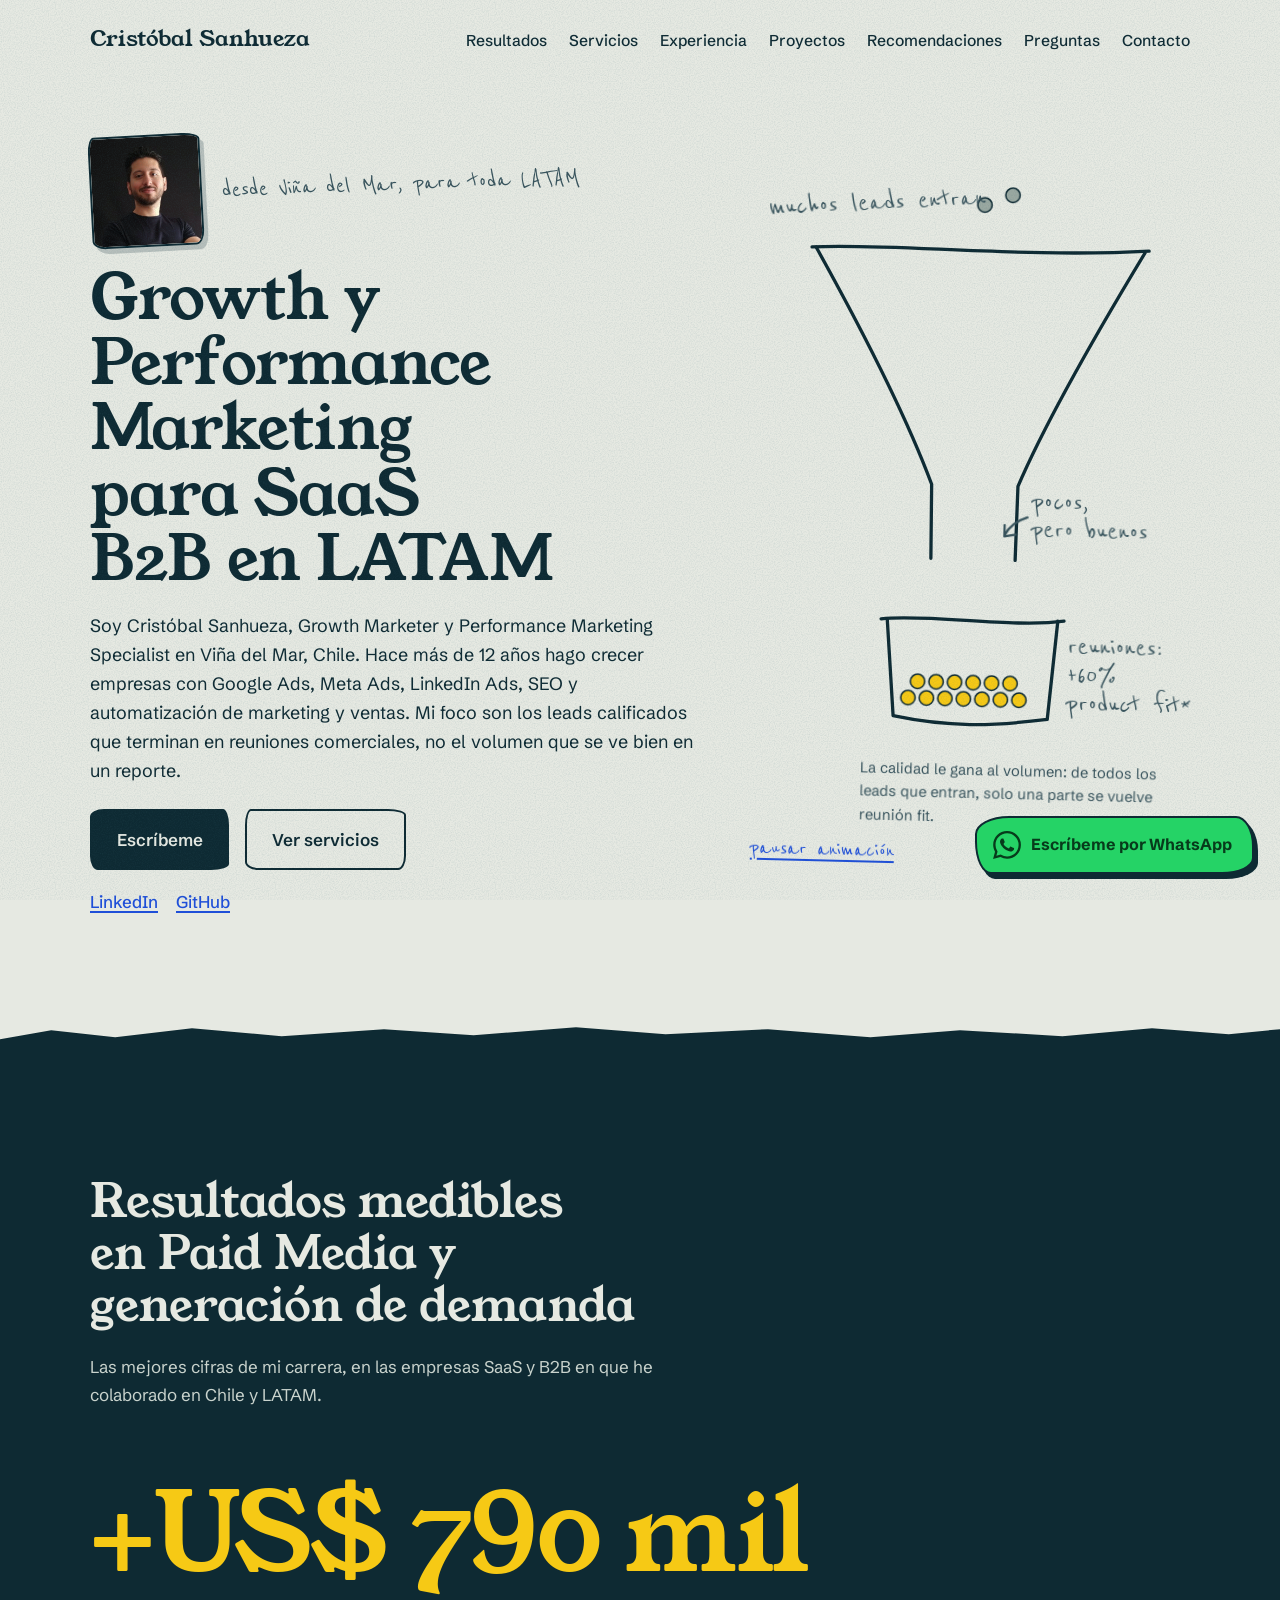
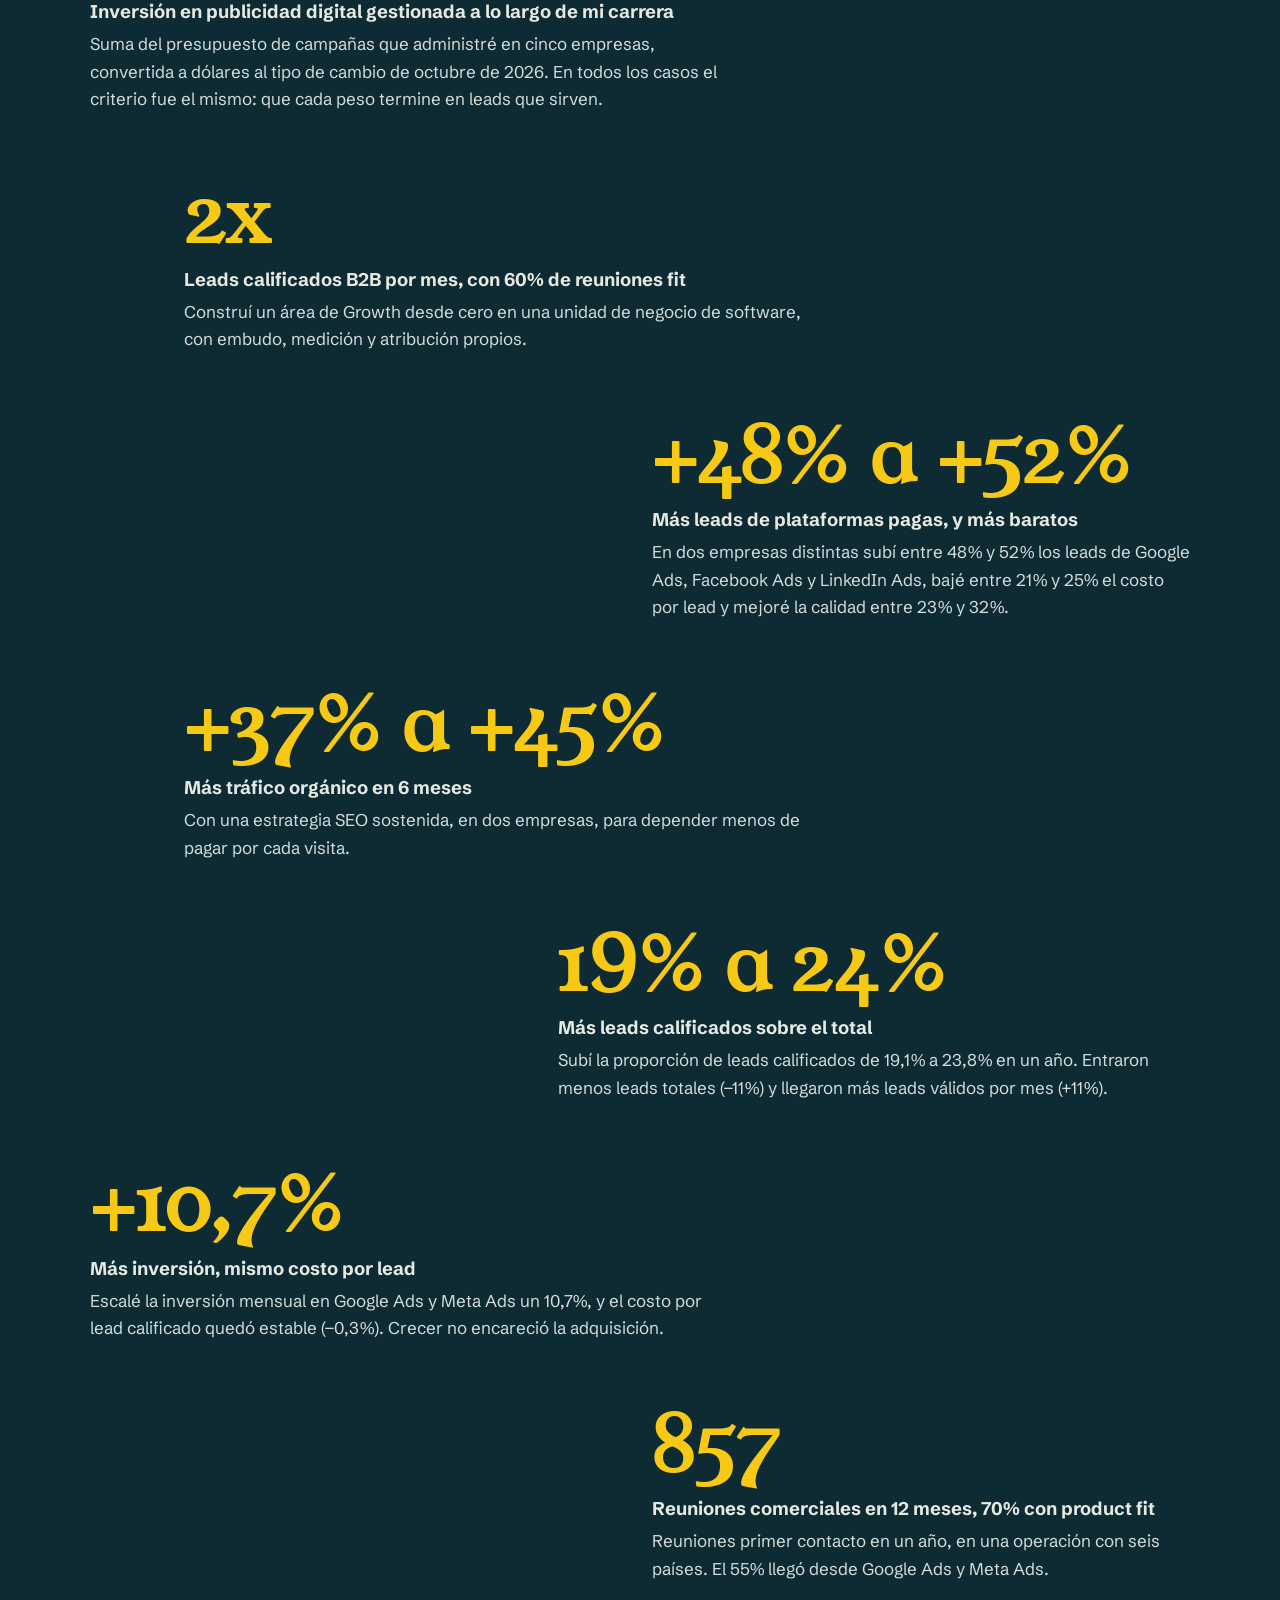
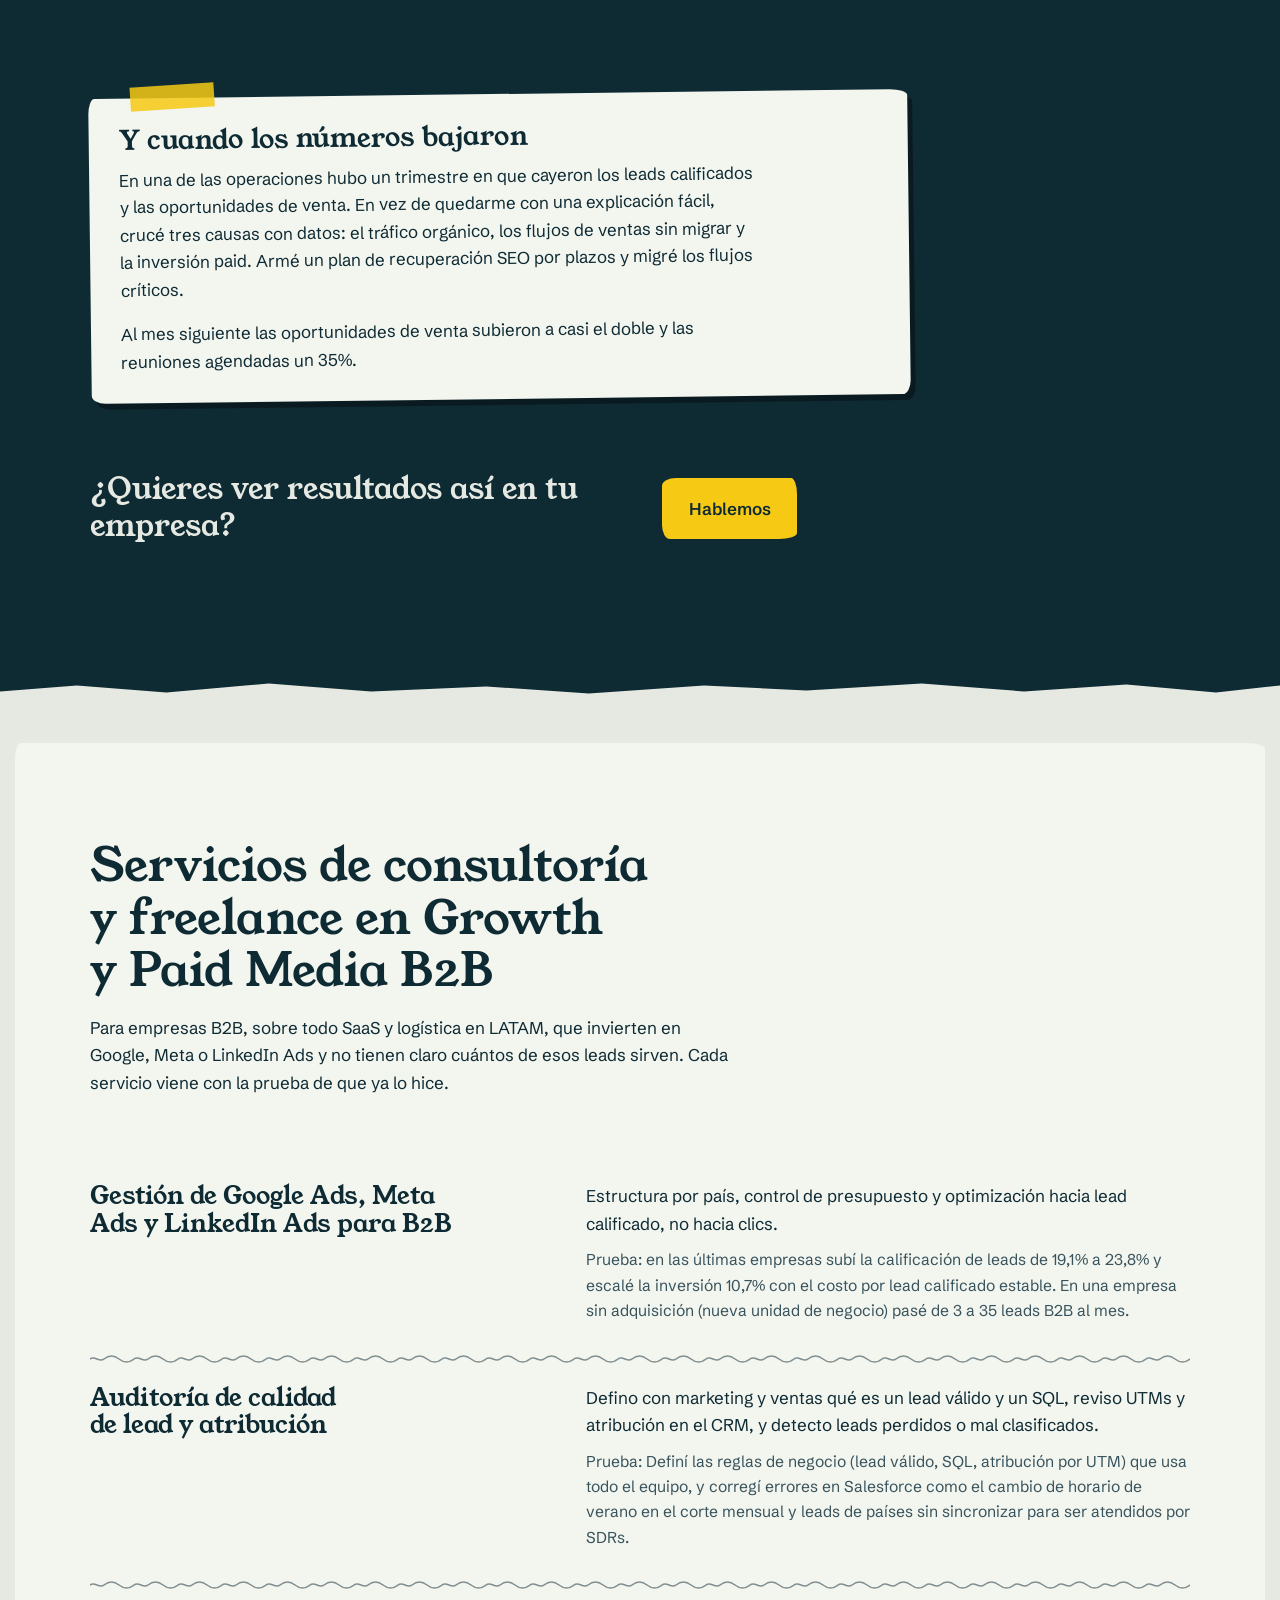
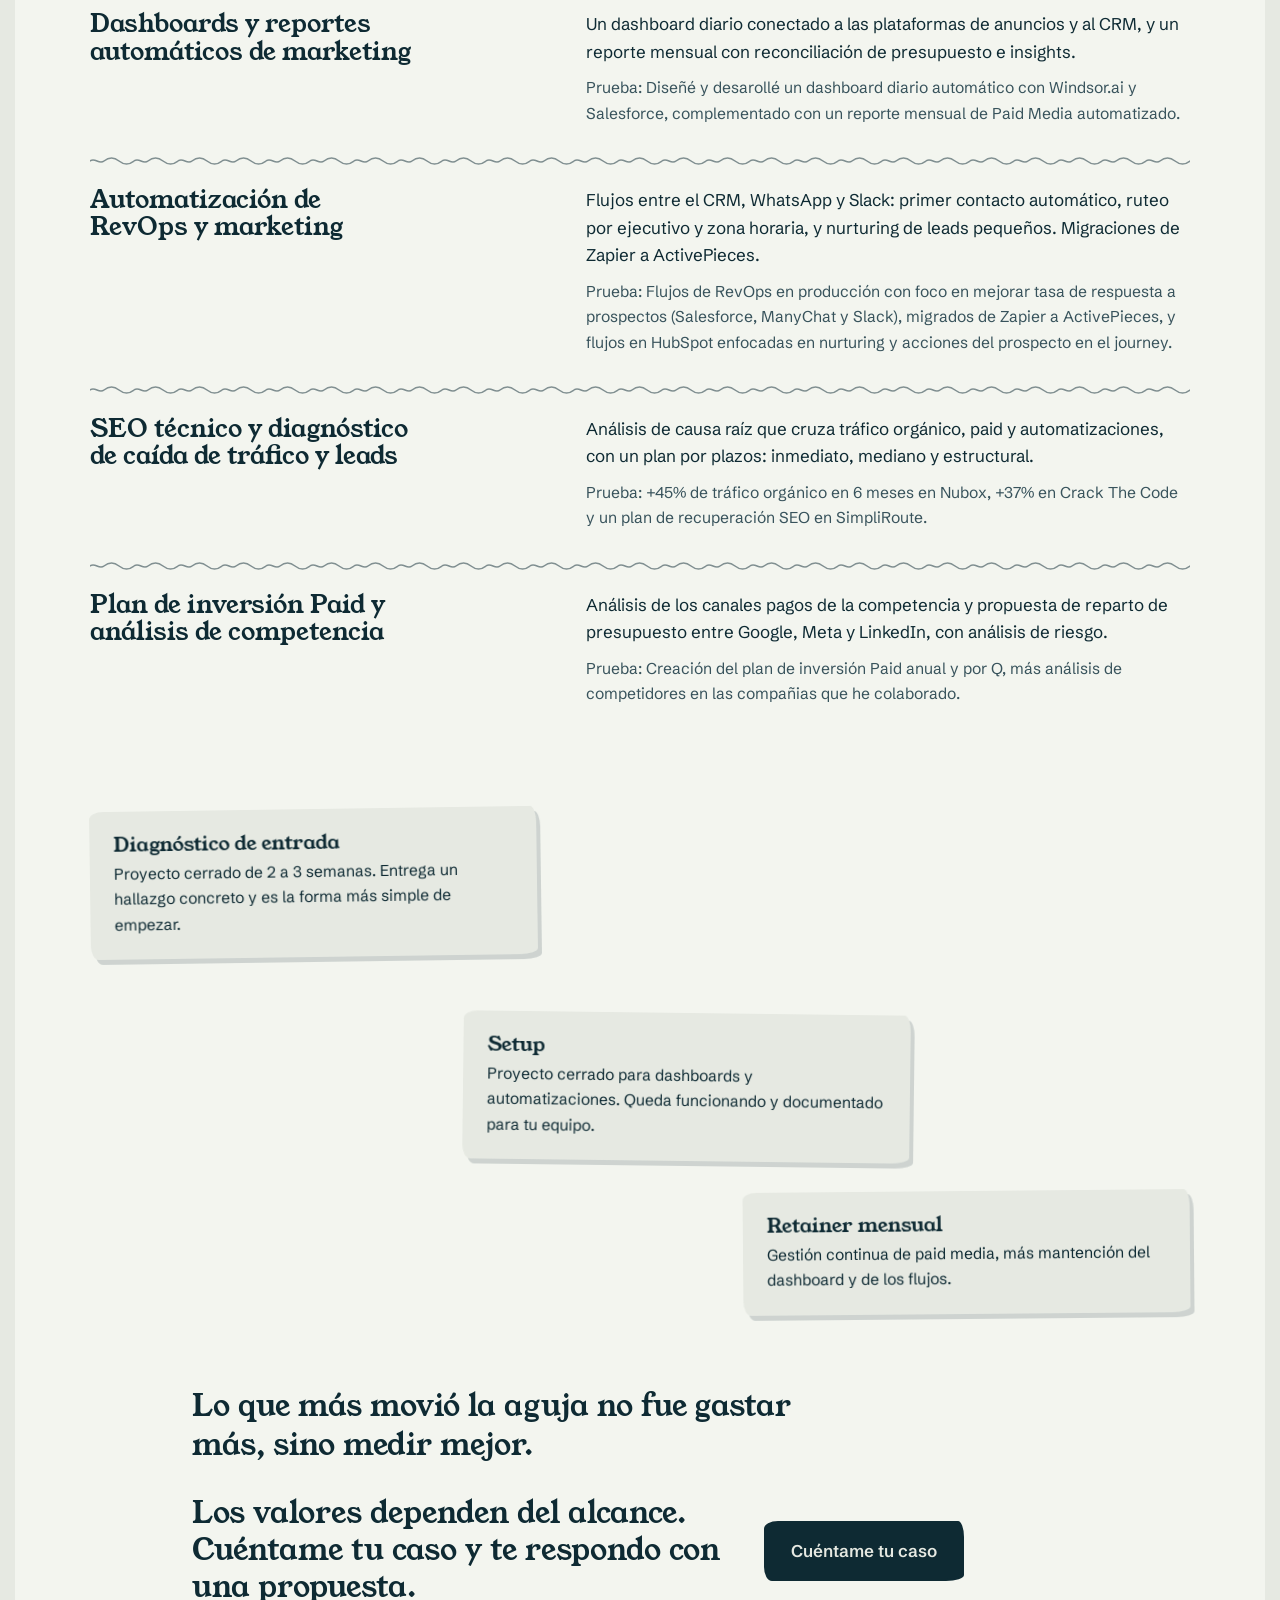
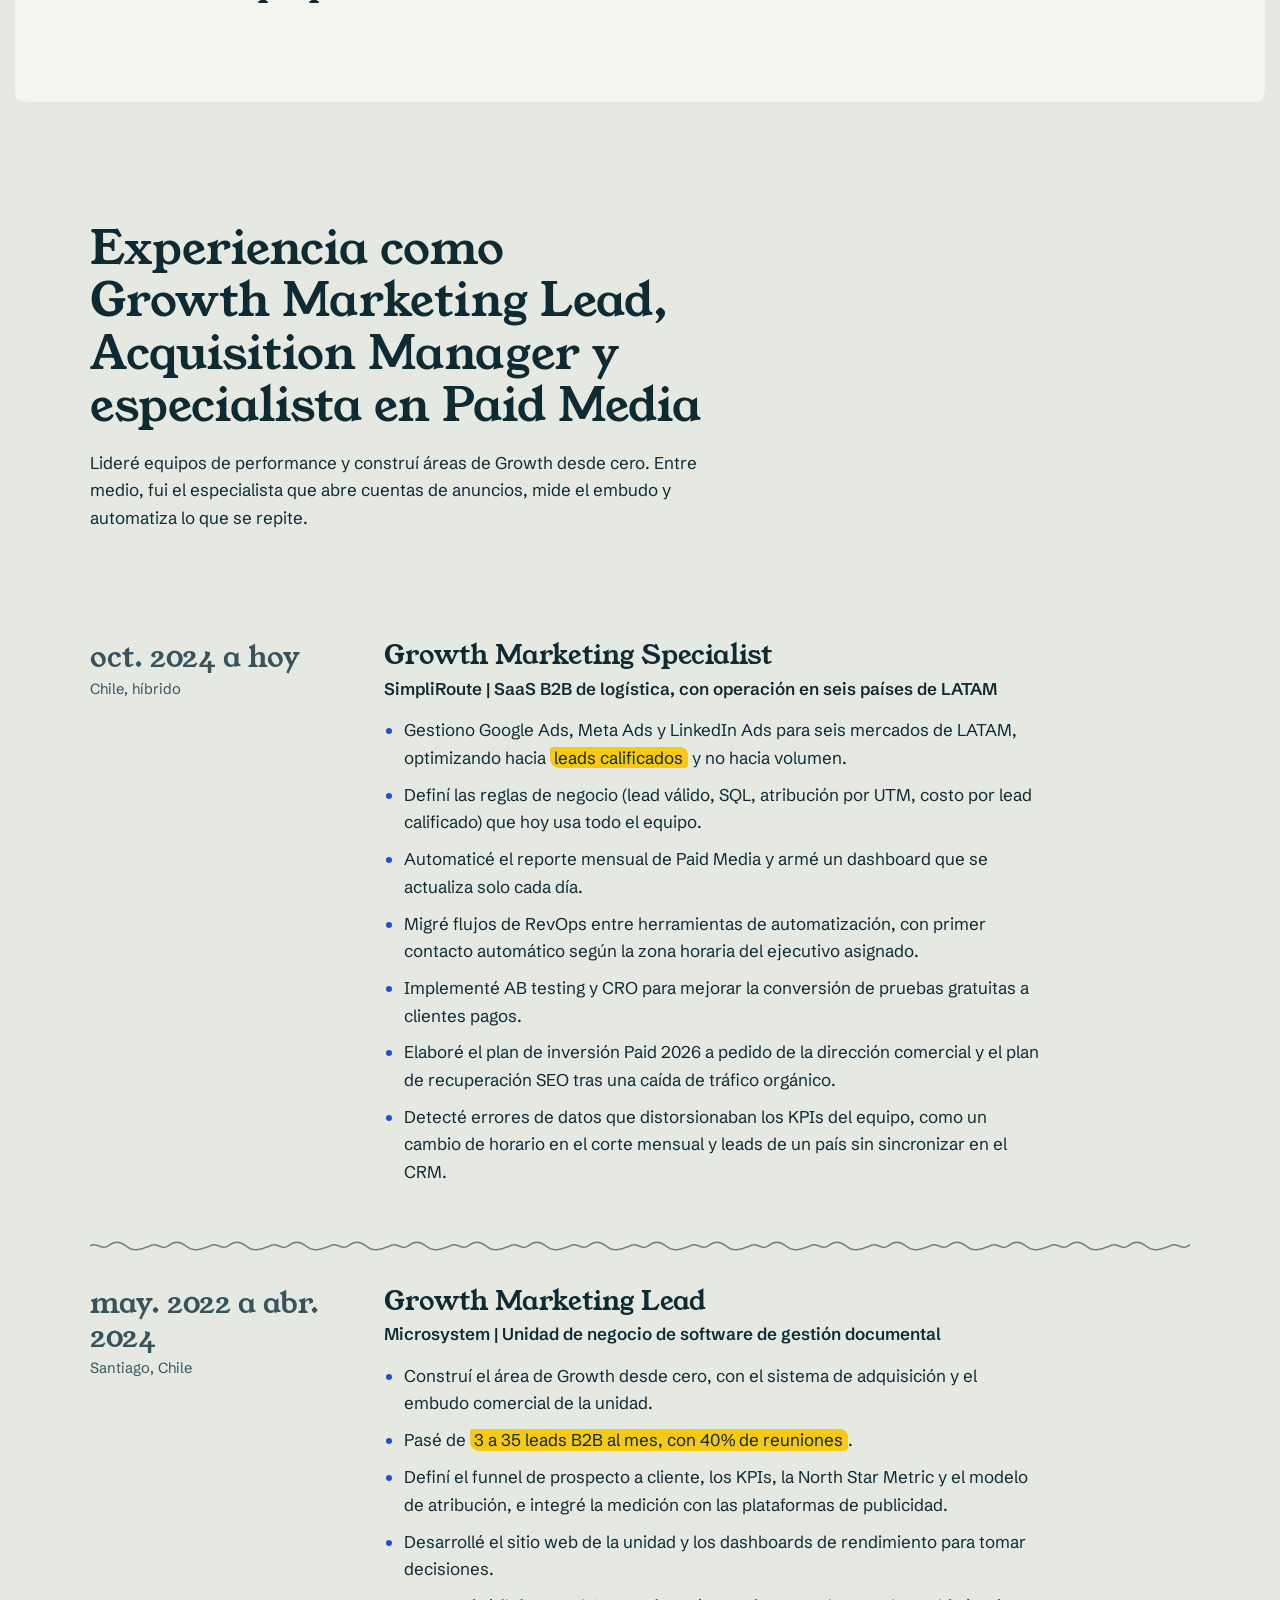
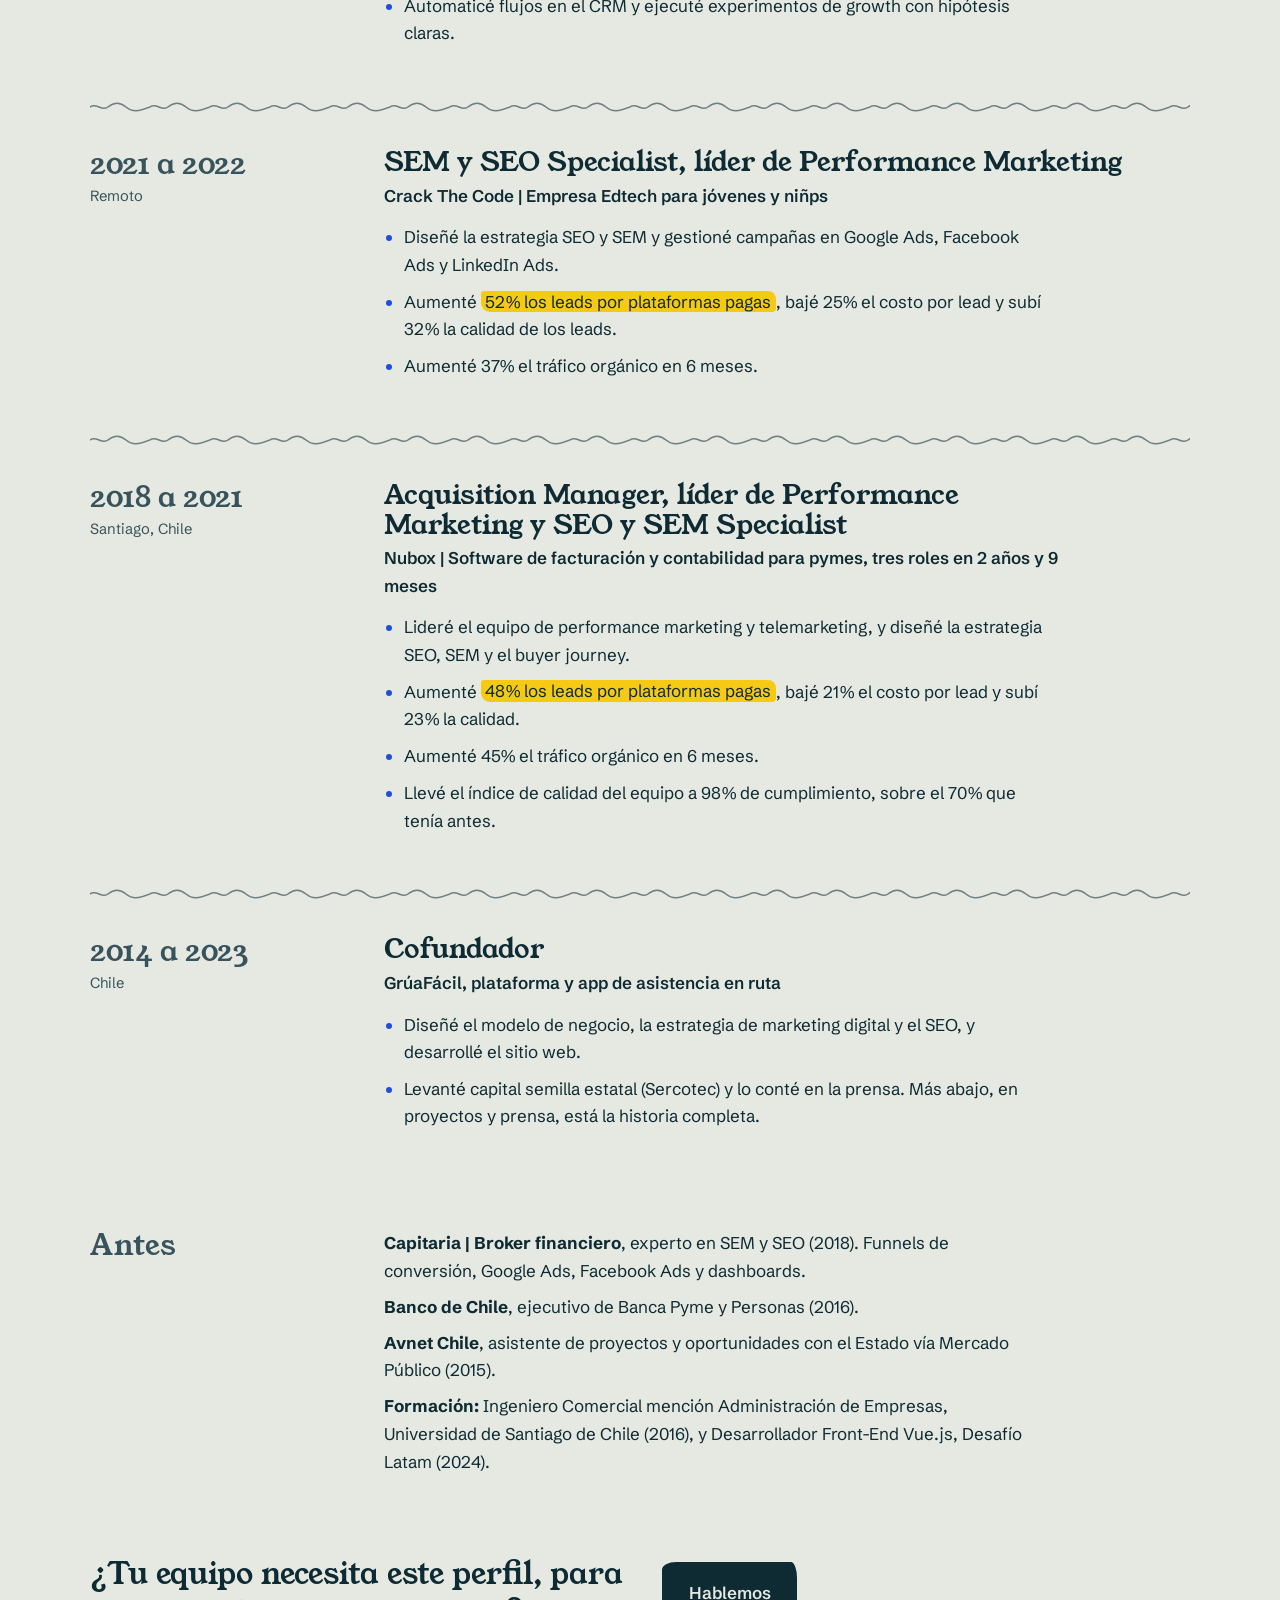
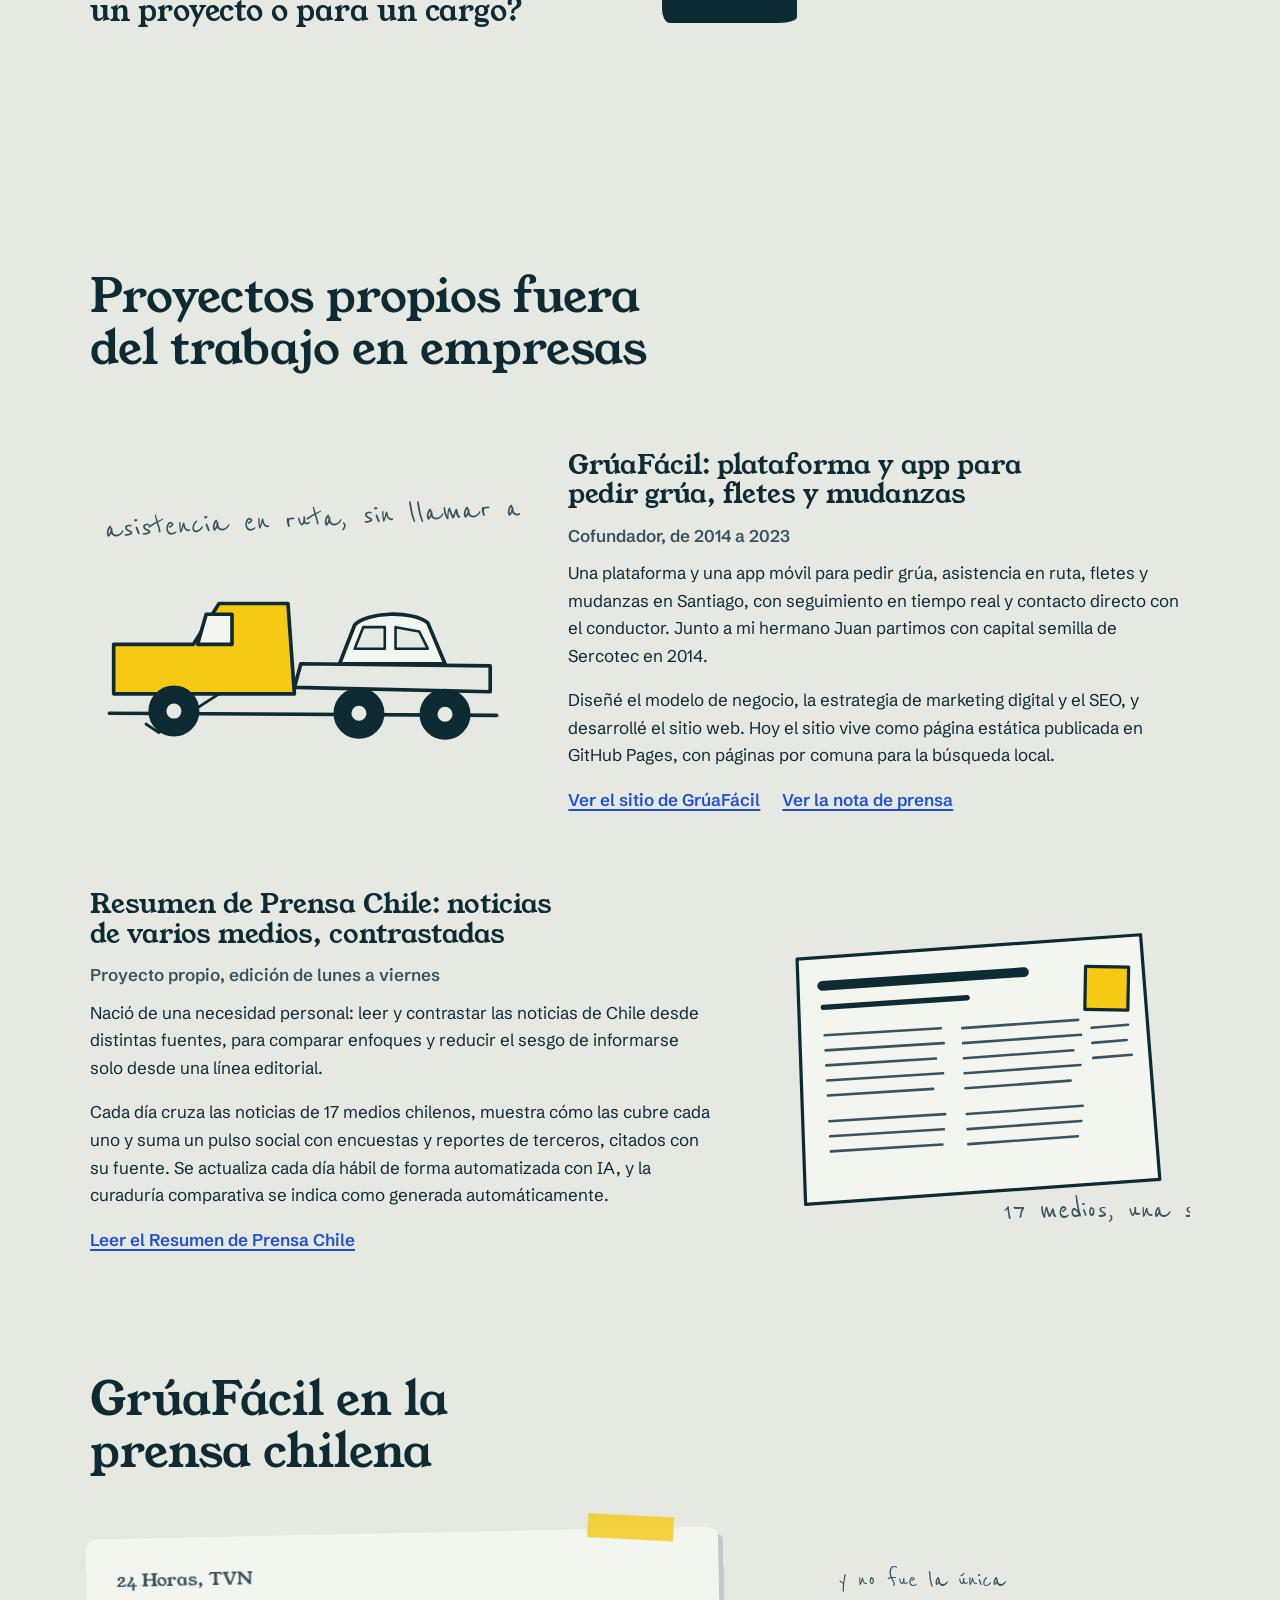
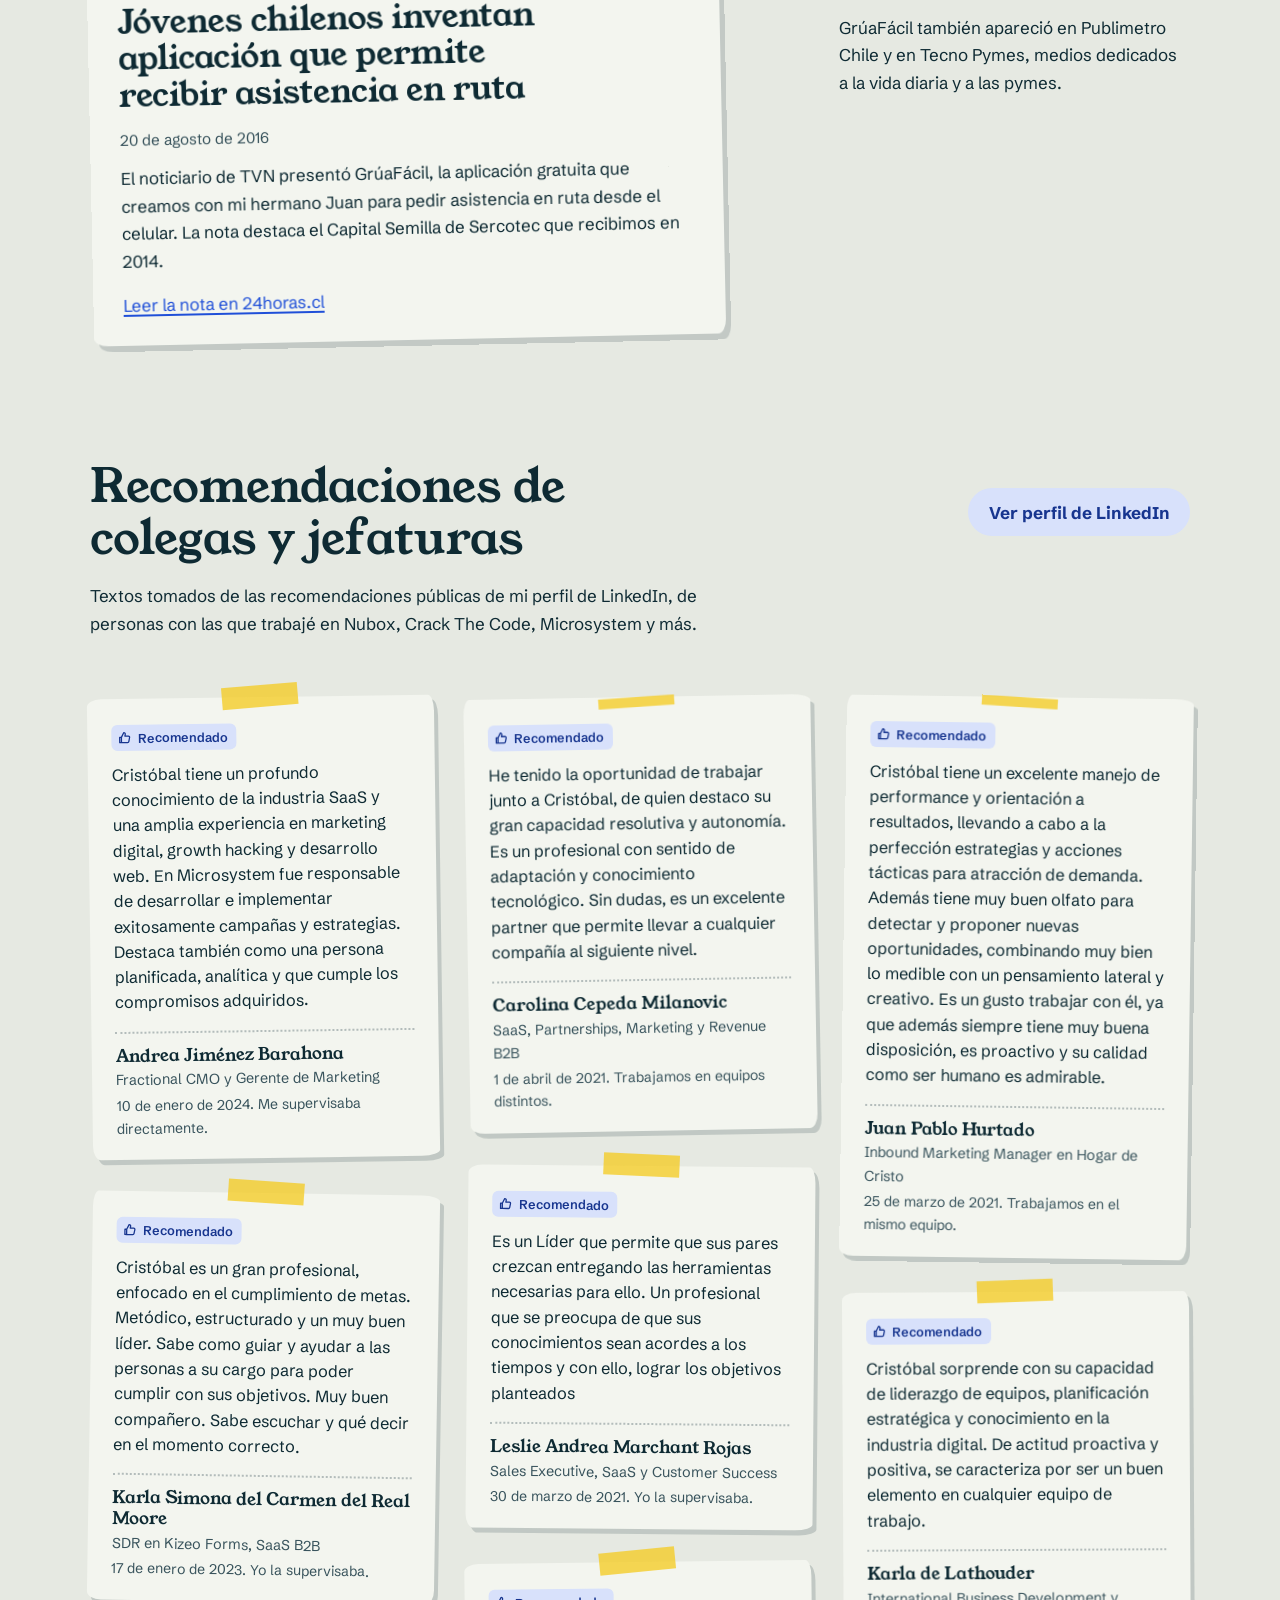
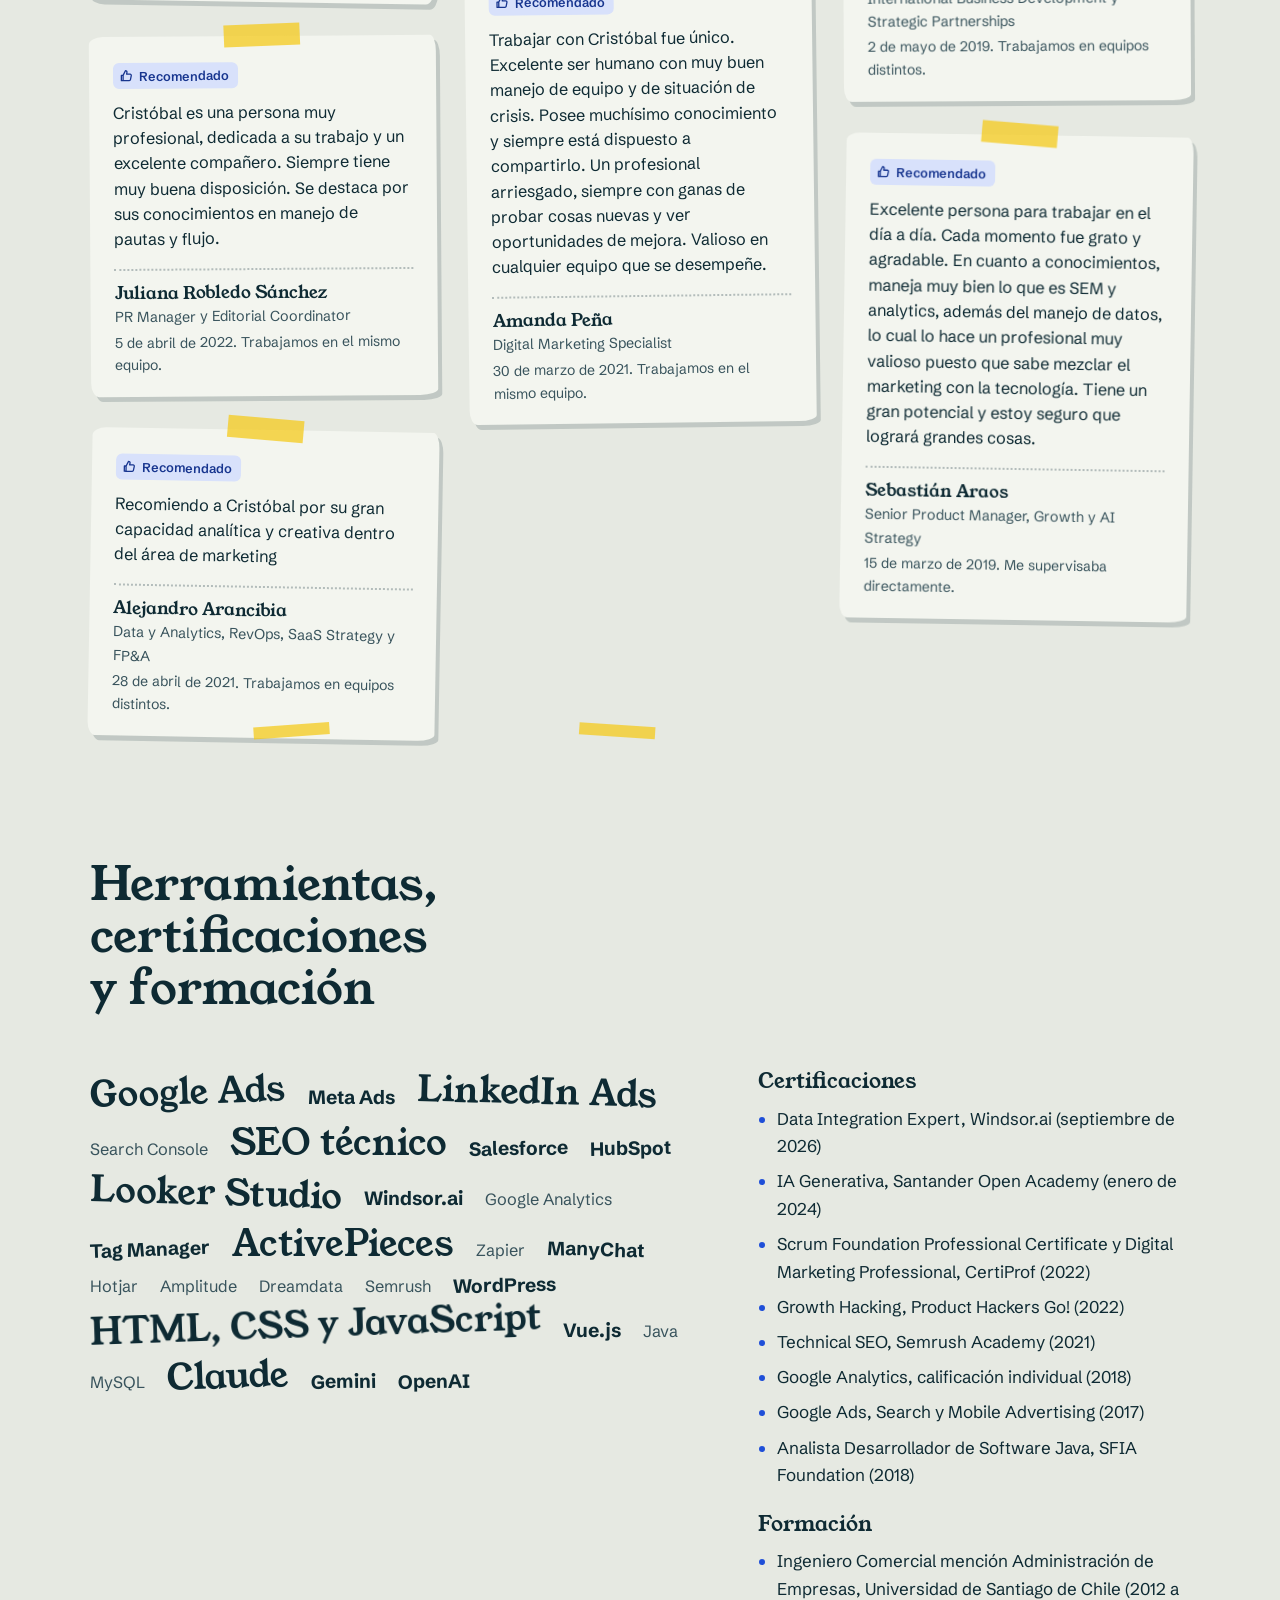
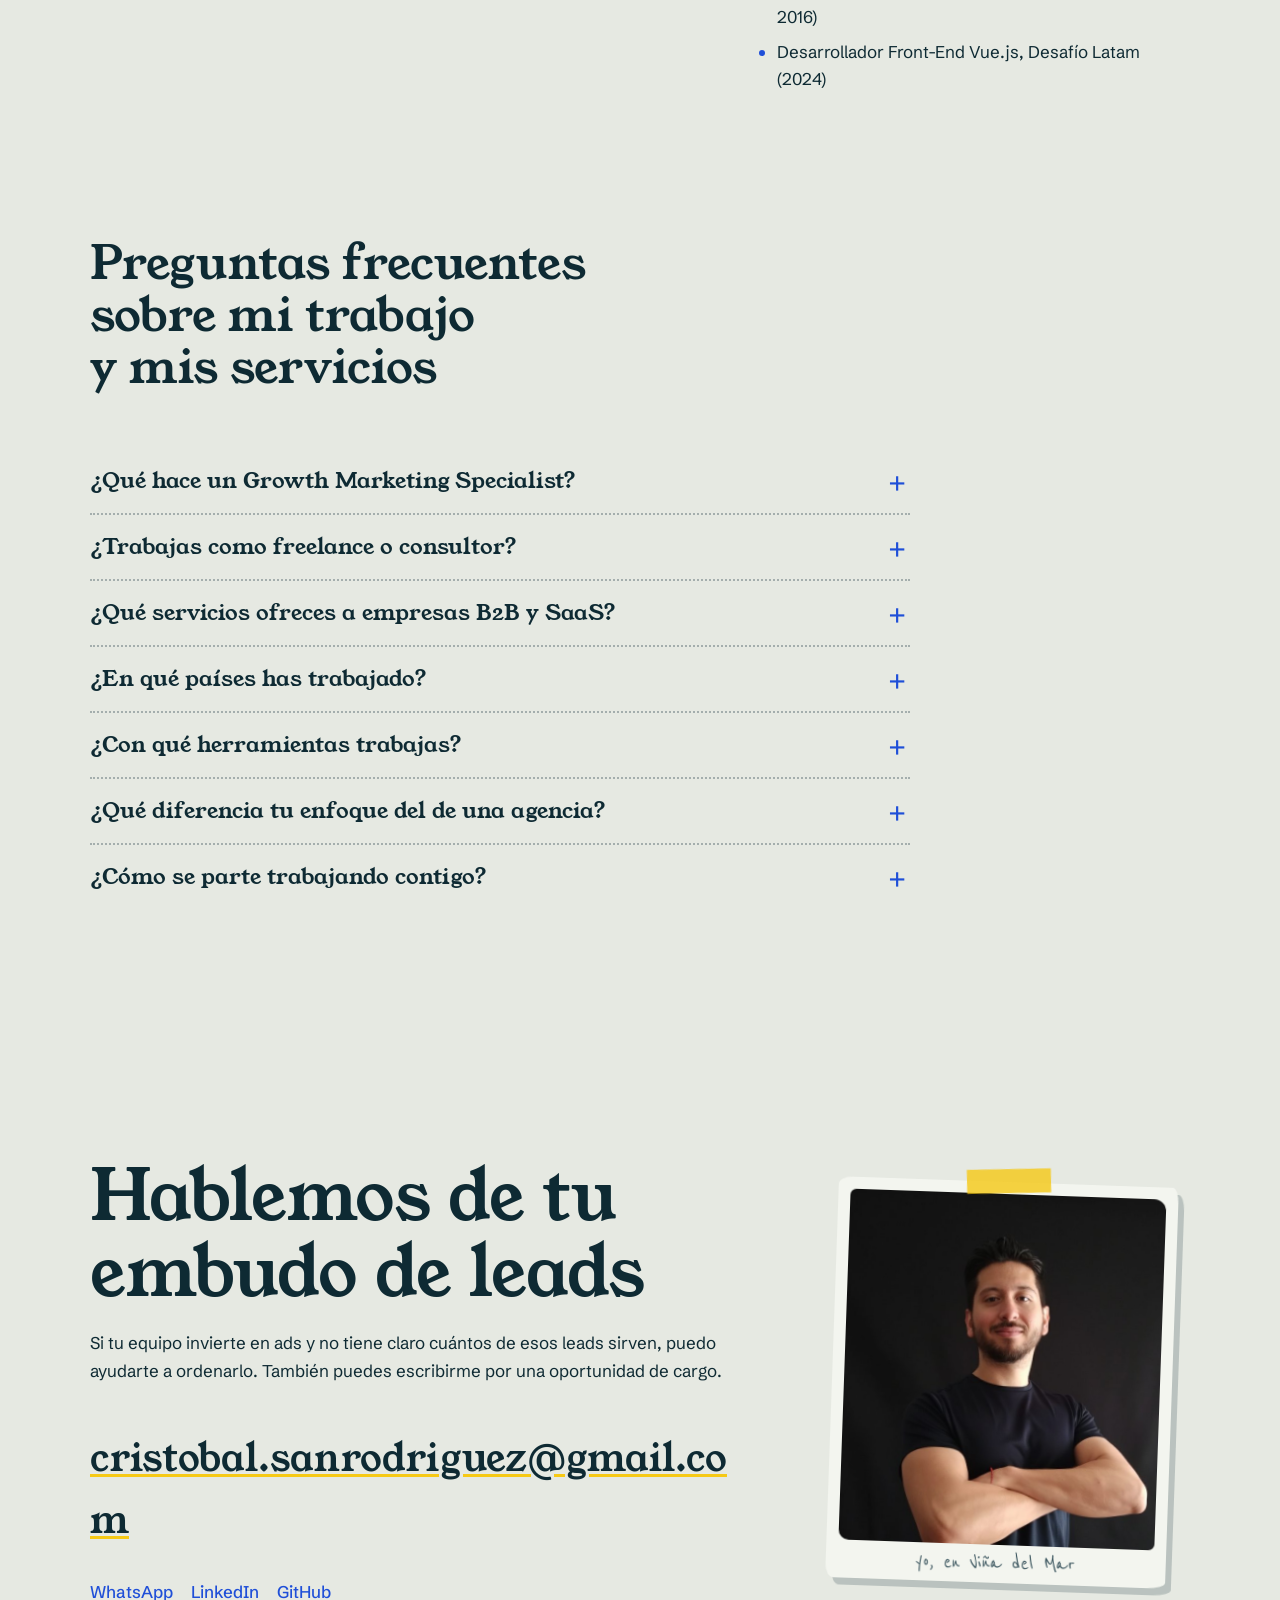
==== index.html @ 448c10c3 "Add files via upload" ====
<!doctype html>
<html lang="es-CL">
<head>
<meta charset="utf-8">
<meta name="viewport" content="width=device-width, initial-scale=1">
<title>Cristóbal Sanhueza | Growth y Performance Marketing para SaaS B2B</title>
<meta name="description" content="Growth Marketer en Chile con 12+ años: Google Ads, Meta Ads, LinkedIn Ads, SEO y automatización para SaaS B2B en LATAM. Consultoría y freelance.">
<meta name="author" content="Cristóbal Sanhueza Rodríguez">
<meta name="robots" content="index, follow, max-snippet:-1, max-image-preview:large, max-video-preview:-1">
<meta name="theme-color" content="#E6E9E2">
<link rel="canonical" href="https://cristobalsanhueza.cl/">
<link rel="alternate" hreflang="es-CL" href="https://cristobalsanhueza.cl/">
<link rel="alternate" hreflang="x-default" href="https://cristobalsanhueza.cl/">

<meta property="og:type" content="profile">
<meta property="og:site_name" content="Cristóbal Sanhueza">
<meta property="og:locale" content="es_CL">
<meta property="og:title" content="Cristóbal Sanhueza | Growth y Performance Marketing para SaaS B2B">
<meta property="og:description" content="Leads calificados que terminan en reuniones comerciales. Google Ads, Meta Ads, LinkedIn Ads, SEO y automatización para SaaS B2B en LATAM.">
<meta property="og:url" content="https://cristobalsanhueza.cl/">
<meta property="og:image" content="https://cristobalsanhueza.cl/assets/img/og-image.png">
<meta property="og:image:width" content="1200">
<meta property="og:image:height" content="630">
<meta property="og:image:alt" content="Cristóbal Sanhueza, Growth y Performance Marketing para SaaS B2B, junto a un embudo dibujado a mano">
<meta property="profile:first_name" content="Cristóbal">
<meta property="profile:last_name" content="Sanhueza Rodríguez">
<meta name="twitter:card" content="summary_large_image">
<meta name="twitter:title" content="Cristóbal Sanhueza | Growth y Performance Marketing para SaaS B2B">
<meta name="twitter:description" content="Leads calificados que terminan en reuniones comerciales. Google Ads, Meta Ads, LinkedIn Ads, SEO y automatización para SaaS B2B en LATAM.">
<meta name="twitter:image" content="https://cristobalsanhueza.cl/assets/img/og-image.png">

<link rel="icon" href="data:image/svg+xml,%3Csvg xmlns='http://www.w3.org/2000/svg' viewBox='0 0 64 64'%3E%3Crect width='64' height='64' rx='14' fill='%230E2A33'/%3E%3Cpath d='M44 20c-4-5-14-6-20-1-6 5-6 15 0 20 6 5 16 4 20-1' fill='none' stroke='%23F6C915' stroke-width='6' stroke-linecap='round'/%3E%3C/svg%3E">

<link rel="preconnect" href="https://fonts.googleapis.com">
<link rel="preconnect" href="https://fonts.gstatic.com" crossorigin>
<link href="https://fonts.googleapis.com/css2?family=Reenie+Beanie&family=Schibsted+Grotesk:wght@400;500;600;700&family=Young+Serif&display=swap" rel="stylesheet">

<script type="application/ld+json">
{
  "@context": "https://schema.org",
  "@graph": [
    {
      "@type": "WebSite",
      "@id": "https://cristobalsanhueza.cl/#website",
      "url": "https://cristobalsanhueza.cl/",
      "name": "Cristóbal Sanhueza",
      "description": "Portafolio de Cristóbal Sanhueza, Growth Marketer y Performance Marketing Specialist en Chile.",
      "inLanguage": "es-CL",
      "publisher": { "@id": "https://cristobalsanhueza.cl/#cristobal" }
    },
    {
      "@type": "ProfilePage",
      "@id": "https://cristobalsanhueza.cl/#pagina",
      "url": "https://cristobalsanhueza.cl/",
      "name": "Cristóbal Sanhueza | Growth y Performance Marketing para SaaS B2B",
      "inLanguage": "es-CL",
      "dateModified": "2026-10-07",
      "isPartOf": { "@id": "https://cristobalsanhueza.cl/#website" },
      "mainEntity": { "@id": "https://cristobalsanhueza.cl/#cristobal" }
    },
    {
      "@type": "Person",
      "@id": "https://cristobalsanhueza.cl/#cristobal",
      "name": "Cristóbal Sanhueza Rodríguez",
      "givenName": "Cristóbal",
      "familyName": "Sanhueza Rodríguez",
      "alternateName": ["Cristóbal Nicolás Sanhueza Rodríguez", "Cristóbal Sanhueza"],
      "url": "https://cristobalsanhueza.cl/",
      "jobTitle": "Growth Marketing Specialist",
      "description": "Growth Marketer y Performance Marketing Specialist con más de 12 años de experiencia en Google Ads, Meta Ads, LinkedIn Ads, SEO y automatización de marketing y ventas para empresas SaaS B2B en Chile y LATAM.",
      "email": "cristobal.sanrodriguez@gmail.com",
      "address": {
        "@type": "PostalAddress",
        "addressLocality": "Viña del Mar",
        "addressRegion": "Valparaíso",
        "addressCountry": "CL"
      },
      "image": "https://cristobalsanhueza.cl/assets/img/cristobal-sanhueza.jpg",
      "alumniOf": [
        { "@type": "CollegeOrUniversity", "name": "Universidad de Santiago de Chile" },
        { "@type": "EducationalOrganization", "name": "Desafío Latam" }
      ],
      "hasOccupation": {
        "@type": "Occupation",
        "name": "Growth Marketing Specialist",
        "occupationLocation": { "@type": "Country", "name": "Chile" },
        "skills": "Growth Marketing, Performance Marketing, Paid Media, Google Ads, Meta Ads, LinkedIn Ads, SEO técnico, atribución, CRO, automatización de marketing, RevOps"
      },
      "knowsAbout": [
        "Growth Marketing", "Performance Marketing", "Paid Media", "Google Ads", "Meta Ads", "LinkedIn Ads",
        "SEO técnico", "Marketing B2B", "SaaS", "Generación de demanda", "Atribución de marketing",
        "CRO y AB testing", "Salesforce", "HubSpot", "Looker Studio", "Automatización de marketing", "RevOps"
      ],
      "sameAs": [
        "https://www.linkedin.com/in/cristobal-sanhueza-rodriguez",
        "https://github.com/crekdev",
        "https://crekdev.github.io/gruafacil/",
        "https://crekdev.github.io/resumen-prensa-chile/"
      ]
    },
    {
      "@type": "ProfessionalService",
      "@id": "https://cristobalsanhueza.cl/#servicios",
      "name": "Cristóbal Sanhueza, consultoría de Growth y Paid Media B2B",
      "url": "https://cristobalsanhueza.cl/#servicios",
      "description": "Consultoría y servicios freelance de Growth Marketing, Paid Media, SEO técnico, atribución y automatización para empresas B2B y SaaS en LATAM.",
      "provider": { "@id": "https://cristobalsanhueza.cl/#cristobal" },
      "address": { "@type": "PostalAddress", "addressLocality": "Viña del Mar", "addressRegion": "Valparaíso", "addressCountry": "CL" },
      "areaServed": [
        { "@type": "Country", "name": "Chile" },
        { "@type": "Country", "name": "México" },
        { "@type": "Country", "name": "Brasil" },
        { "@type": "Country", "name": "Perú" },
        { "@type": "Country", "name": "Colombia" },
        { "@type": "Country", "name": "Argentina" }
      ],
      "serviceType": ["Gestión de Paid Media B2B", "Auditoría de calidad de leads y atribución", "Dashboards de marketing", "Automatización de RevOps", "SEO técnico", "Plan de inversión Paid"],
      "hasOfferCatalog": {
        "@type": "OfferCatalog",
        "name": "Servicios de Growth y Paid Media B2B",
        "itemListElement": [
          { "@type": "Offer", "itemOffered": { "@type": "Service", "name": "Gestión de Google Ads, Meta Ads y LinkedIn Ads para B2B", "description": "Campañas por país optimizadas hacia lead calificado, con control de presupuesto." } },
          { "@type": "Offer", "itemOffered": { "@type": "Service", "name": "Auditoría de calidad de lead y atribución", "description": "Definición de lead válido y SQL, auditoría de UTMs y atribución en el CRM." } },
          { "@type": "Offer", "itemOffered": { "@type": "Service", "name": "Dashboards y reportes automáticos de marketing", "description": "Dashboard diario conectado a plataformas de anuncios y CRM, y reporte mensual automatizado." } },
          { "@type": "Offer", "itemOffered": { "@type": "Service", "name": "Automatización de RevOps y marketing", "description": "Flujos entre CRM, WhatsApp y Slack: primer contacto automático, ruteo y nurturing." } },
          { "@type": "Offer", "itemOffered": { "@type": "Service", "name": "SEO técnico y diagnóstico de caída de tráfico y leads", "description": "Análisis de causa raíz y plan de recuperación por plazos." } },
          { "@type": "Offer", "itemOffered": { "@type": "Service", "name": "Plan de inversión Paid y análisis de competencia", "description": "Reparto de presupuesto entre Google, Meta y LinkedIn con análisis de riesgo." } }
        ]
      }
    }
  ]
}
</script>
<script type="application/ld+json" id="ld-faq">
{
  "@context": "https://schema.org",
  "@type": "FAQPage",
  "@id": "https://cristobalsanhueza.cl/#preguntas",
  "inLanguage": "es-CL",
  "mainEntity": [
    {
      "@type": "Question",
      "name": "¿Qué hace un Growth Marketing Specialist?",
      "acceptedAnswer": {
        "@type": "Answer",
        "text": "Es la persona que conecta la inversión en publicidad con los resultados comerciales. En mi caso gestiono Google Ads, Meta Ads y LinkedIn Ads, defino qué es un lead calificado, mido el embudo de punta a punta y automatizo reportes y flujos de ventas, para que cada peso invertido termine en reuniones con clientes que encajan con el producto."
      }
    },
    {
      "@type": "Question",
      "name": "¿Trabajas como freelance o consultor?",
      "acceptedAnswer": {
        "@type": "Answer",
        "text": "Sí. Tomo proyectos de diagnóstico, implementación y acompañamiento mensual para empresas B2B, sobre todo SaaS y logística. También estoy abierto a conversar cargos de Growth, Performance y Paid Marketing."
      }
    },
    {
      "@type": "Question",
      "name": "¿Qué servicios ofreces a empresas B2B y SaaS?",
      "acceptedAnswer": {
        "@type": "Answer",
        "text": "Gestión de Google Ads, Meta Ads y LinkedIn Ads, auditoría de calidad de lead y atribución, dashboards y reportes automáticos, automatización de RevOps y marketing, SEO técnico con diagnóstico de caídas de tráfico y leads, y planes de inversión Paid con análisis de competencia."
      }
    },
    {
      "@type": "Question",
      "name": "¿En qué países has trabajado?",
      "acceptedAnswer": {
        "@type": "Answer",
        "text": "He gestionado campañas y leads en Chile, México, Brasil, Perú, Colombia y Argentina. Trabajo de forma remota desde Viña del Mar, Chile, y tengo experiencia con la operación de Brasil, que usa campañas en portugués y una cuenta publicitaria que factura en reales."
      }
    },
    {
      "@type": "Question",
      "name": "¿Con qué herramientas trabajas?",
      "acceptedAnswer": {
        "@type": "Answer",
        "text": "Google Ads, Meta Ads, LinkedIn Ads, Search Console, Google Analytics, Tag Manager y Looker Studio. Para datos y automatización uso Windsor.ai, Salesforce, HubSpot, ActivePieces, Zapier y ManyChat. Para el sitio y el SEO técnico trabajo con HTML, CSS, JavaScript y WordPress."
      }
    },
    {
      "@type": "Question",
      "name": "¿Qué diferencia tu enfoque del de una agencia?",
      "acceptedAnswer": {
        "@type": "Answer",
        "text": "Me enfoco en la calidad del lead y en ventas, no en clics ni en leads totales. Combino paid media, datos y automatización en una sola persona, y dejo todo documentado: reglas, flujos y reportes se quedan con el cliente aunque termine el contrato."
      }
    },
    {
      "@type": "Question",
      "name": "¿Cómo se parte trabajando contigo?",
      "acceptedAnswer": {
        "@type": "Answer",
        "text": "Lo más simple es un diagnóstico de entrada de 2 a 3 semanas, que entrega un hallazgo concreto sobre calidad de leads, atribución o una caída de tráfico. Escríbeme con tu caso y te respondo con una propuesta según el alcance."
      }
    }
  ]
}
</script>

<link rel="stylesheet" href="assets/css/styles.css">
</head>
<body>
<a class="saltar" href="#contenido">Saltar al contenido</a>

<header class="wrap">
  <nav class="nav" aria-label="Principal">
    <a class="marca" href="#inicio">Cristóbal Sanhueza</a>
    <ul>
      <li><a href="#resultados">Resultados</a></li>
      <li><a href="#servicios">Servicios</a></li>
      <li><a href="#experiencia">Experiencia</a></li>
      <li><a href="#proyectos">Proyectos</a></li>
      <li><a href="#recomendaciones">Recomendaciones</a></li>
      <li><a href="#preguntas">Preguntas</a></li>
      <li><a href="#contacto">Contacto</a></li>
    </ul>
  </nav>
</header>

<main id="contenido">

<section class="hero" id="inicio" aria-labelledby="titulo">
  <div class="wrap hero-grid">
    <div>
      <div class="presenta">
        <img class="retrato" src="assets/img/cristobal-retrato.jpg" width="360" height="360" alt="Cristóbal Sanhueza, Growth Marketer y Performance Marketing Specialist, con los brazos cruzados" fetchpriority="high">
        <span class="mano desde" aria-hidden="true">desde Viña del Mar, para toda LATAM</span>
      </div>
      <h1 id="titulo">Growth y Performance Marketing para SaaS B2B en LATAM</h1>
      <p class="lede">Soy Cristóbal Sanhueza, Growth Marketer y Performance Marketing Specialist en Viña del Mar, Chile. Hace más de 12 años hago crecer empresas con Google Ads, Meta Ads, LinkedIn Ads, SEO y automatización de marketing y ventas. Mi foco son los leads calificados que terminan en reuniones comerciales, no el volumen que se ve bien en un reporte.</p>
      <div class="acciones">
        <a class="btn" href="https://wa.me/56973951304?text=Hola%2C%20te%20contacto%20desde%20cristobalsanhueza.cl">Escríbeme</a>
        <a class="btn btn--sec" href="#servicios">Ver servicios</a>
      </div>
      <div class="redes">
        <a href="https://www.linkedin.com/in/cristobal-sanhueza-rodriguez" rel="me noopener">LinkedIn</a>
        <a href="https://github.com/crekdev" rel="me noopener">GitHub</a>
      </div>
    </div>

    <figure class="embudo-wrap">
      <svg id="embudo" viewBox="0 0 420 560" role="img" aria-labelledby="embudo-t embudo-d">
        <title id="embudo-t">Embudo de leads dibujado a mano</title>
        <desc id="embudo-d">Entran muchos leads por arriba. Solo una parte pasa el filtro y termina como reunión con product fit en el balde de abajo.</desc>
        <g fill="none" stroke="#0E2A33" stroke-width="3.2" stroke-linecap="round" stroke-linejoin="round">
          <path d="M46 72 C120 66 250 78 374 68"/>
          <path d="M50 72 C90 140 140 230 168 300 L169 372"/>
          <path d="M370 70 C330 140 280 230 252 300 L251 372"/>
          <path d="M122 432 C170 426 250 438 300 430"/>
          <path d="M128 432 L136 526 C190 536 232 534 286 526 L294 430"/>
        </g>
        <g class="fin" fill="#F6C915" stroke="#0E2A33" stroke-width="1.5">
          <circle cx="150" cy="508" r="7"/><circle cx="168" cy="508" r="7"/><circle cx="186" cy="508" r="7"/><circle cx="204" cy="508" r="7"/><circle cx="222" cy="508" r="7"/><circle cx="240" cy="508" r="7"/><circle cx="258" cy="508" r="7"/>
          <circle cx="159" cy="492" r="7"/><circle cx="177" cy="492" r="7"/><circle cx="195" cy="492" r="7"/><circle cx="213" cy="492" r="7"/><circle cx="231" cy="492" r="7"/><circle cx="249" cy="492" r="7"/>
        </g>
        <g id="puntos" aria-hidden="true"></g>
        <g class="nota" aria-hidden="true">
          <text x="4" y="42" transform="rotate(-4 4 42)">muchos leads entran</text>
          <text x="266" y="322">pocos,</text>
          <text x="266" y="350">pero buenos</text>
          <text x="304" y="462">reuniones:</text>
          <text x="304" y="490">+60%</text>
          <text x="304" y="518">product fit*</text>
        </g>
        <path d="M262 330 C250 334 244 340 240 348" fill="none" stroke="#38535C" stroke-width="2.2" stroke-linecap="round" aria-hidden="true"/>
        <path d="M240 338 L240 349 L251 347" fill="none" stroke="#38535C" stroke-width="2.2" stroke-linecap="round" stroke-linejoin="round" aria-hidden="true"/>
      </svg>
      <figcaption>La calidad le gana al volumen: de todos los leads que entran, solo una parte se vuelve reunión fit.</figcaption>
      <button class="repetir" type="button" id="repetir" hidden>pausar animación</button>
    </figure>
  </div>
</section>

<section class="res" id="resultados" aria-labelledby="t-resultados">
  <div class="wrap">
    <h2 id="t-resultados">Resultados medibles en Paid Media y generación de demanda</h2>
    <p class="intro">Las mejores cifras de mi carrera, en las empresas SaaS y B2B en que he colaborado en Chile y LATAM.</p>

    <div class="res-grid">
      <article class="r r0">
        <span class="fig">+US$ 790 mil</span>
        <h3>Inversión en publicidad digital gestionada a lo largo de mi carrera</h3>
        <p>Suma del presupuesto de campañas que administré en cinco empresas, convertida a dólares al tipo de cambio de octubre de 2026. En todos los casos el criterio fue el mismo: que cada peso termine en leads que sirven.</p>
      </article>
      <article class="r r1">
        <span class="fig">2x</span>
        <h3>Leads calificados B2B por mes, con 60% de reuniones fit</h3>
        <p>Construí un área de Growth desde cero en una unidad de negocio de software, con embudo, medición y atribución propios.</p>
      </article>
      <article class="r r2">
        <span class="fig">+48% a +52%</span>
        <h3>Más leads de plataformas pagas, y más baratos</h3>
        <p>En dos empresas distintas subí entre 48% y 52% los leads de Google Ads, Facebook Ads y LinkedIn Ads, bajé entre 21% y 25% el costo por lead y mejoré la calidad entre 23% y 32%.</p>
      </article>
      <article class="r r3">
        <span class="fig">+37% a +45%</span>
        <h3>Más tráfico orgánico en 6 meses</h3>
        <p>Con una estrategia SEO sostenida, en dos empresas, para depender menos de pagar por cada visita.</p>
      </article>
      <article class="r r4">
        <span class="fig">19% a 24%</span>
        <h3>Más leads calificados sobre el total</h3>
        <p>Subí la proporción de leads calificados de 19,1% a 23,8% en un año. Entraron menos leads totales (−11%) y llegaron más leads válidos por mes (+11%).</p>
      </article>
      <article class="r r5">
        <span class="fig">+10,7%</span>
        <h3>Más inversión, mismo costo por lead</h3>
        <p>Escalé la inversión mensual en Google Ads y Meta Ads un 10,7%, y el costo por lead calificado quedó estable (−0,3%). Crecer no encareció la adquisición.</p>
      </article>
      <article class="r r6">
        <span class="fig">857</span>
        <h3>Reuniones comerciales en 12 meses, 70% con product fit</h3>
        <p>Reuniones primer contacto en un año, en una operación con seis países. El 55% llegó desde Google Ads y Meta Ads.</p>
      </article>

      <aside class="honesto" aria-labelledby="t-honesto">
        <h3 id="t-honesto">Y cuando los números bajaron</h3>
        <p>En una de las operaciones hubo un trimestre en que cayeron los leads calificados y las oportunidades de venta. En vez de quedarme con una explicación fácil, crucé tres causas con datos: el tráfico orgánico, los flujos de ventas sin migrar y la inversión paid. Armé un plan de recuperación SEO por plazos y migré los flujos críticos.</p>
        <p>Al mes siguiente las oportunidades de venta subieron a casi el doble y las reuniones agendadas un 35%.</p>
      </aside>
    </div>

    <div class="cta">
      <p>¿Quieres ver resultados así en tu empresa?</p>
      <a class="btn btn--senal" href="#contacto">Hablemos</a>
    </div>
  </div>
</section>

<section class="svc-wrap" id="servicios" aria-labelledby="t-servicios">
  <div class="wrap">
    <h2 id="t-servicios">Servicios de consultoría y freelance en Growth y Paid Media B2B</h2>
    <p style="margin-top:18px">Para empresas B2B, sobre todo SaaS y logística en LATAM, que invierten en Google, Meta o LinkedIn Ads y no tienen claro cuántos de esos leads sirven. Cada servicio viene con la prueba de que ya lo hice.</p>

    <div class="svc-lista">
      <article class="svc">
        <h3>Gestión de Google Ads, Meta Ads y LinkedIn Ads para B2B</h3>
        <div>
          <p>Estructura por país, control de presupuesto y optimización hacia lead calificado, no hacia clics.</p>
          <span class="prueba">Prueba: en las últimas empresas subí la calificación de leads de 19,1% a 23,8% y escalé la inversión 10,7% con el costo por lead calificado estable. En una empresa sin adquisición (nueva unidad de negocio) pasé de 3 a 35 leads B2B al mes.</span>
        </div>
      </article>
      <article class="svc">
        <h3>Auditoría de calidad de lead y atribución</h3>
        <div>
          <p>Defino con marketing y ventas qué es un lead válido y un SQL, reviso UTMs y atribución en el CRM, y detecto leads perdidos o mal clasificados.</p>
          <span class="prueba">Prueba: Definí las reglas de negocio (lead válido, SQL, atribución por UTM) que usa todo el equipo, y corregí errores en Salesforce como el cambio de horario de verano en el corte mensual y leads de países sin sincronizar para ser atendidos por SDRs.</span>
        </div>
      </article>
      <article class="svc">
        <h3>Dashboards y reportes automáticos de marketing</h3>
        <div>
          <p>Un dashboard diario conectado a las plataformas de anuncios y al CRM, y un reporte mensual con reconciliación de presupuesto e insights.</p>
          <span class="prueba">Prueba: Diseñé y desarollé un dashboard diario automático con Windsor.ai y Salesforce, complementado con un reporte mensual de Paid Media automatizado.</span>
        </div>
      </article>
      <article class="svc">
        <h3>Automatización de RevOps y marketing</h3>
        <div>
          <p>Flujos entre el CRM, WhatsApp y Slack: primer contacto automático, ruteo por ejecutivo y zona horaria, y nurturing de leads pequeños. Migraciones de Zapier a ActivePieces.</p>
          <span class="prueba">Prueba: Flujos de RevOps en producción con foco en mejorar tasa de respuesta a prospectos (Salesforce, ManyChat y Slack), migrados de Zapier a ActivePieces, y flujos en HubSpot enfocadas en nurturing y acciones del prospecto en el journey.</span>
        </div>
      </article>
      <article class="svc">
        <h3>SEO técnico y diagnóstico de caída de tráfico y leads</h3>
        <div>
          <p>Análisis de causa raíz que cruza tráfico orgánico, paid y automatizaciones, con un plan por plazos: inmediato, mediano y estructural.</p>
          <span class="prueba">Prueba: +45% de tráfico orgánico en 6 meses en Nubox, +37% en Crack The Code y un plan de recuperación SEO en SimpliRoute.</span>
        </div>
      </article>
      <article class="svc">
        <h3>Plan de inversión Paid y análisis de competencia</h3>
        <div>
          <p>Análisis de los canales pagos de la competencia y propuesta de reparto de presupuesto entre Google, Meta y LinkedIn, con análisis de riesgo.</p>
          <span class="prueba">Prueba: Creación del plan de inversión Paid anual y por Q, más análisis de competidores en las compañias que he colaborado.</span>
        </div>
      </article>
    </div>

    <div class="formatos">
      <div class="fmt f1">
        <h3>Diagnóstico de entrada</h3>
        <p>Proyecto cerrado de 2 a 3 semanas. Entrega un hallazgo concreto y es la forma más simple de empezar.</p>
      </div>
      <div class="fmt f2">
        <h3>Setup</h3>
        <p>Proyecto cerrado para dashboards y automatizaciones. Queda funcionando y documentado para tu equipo.</p>
      </div>
      <div class="fmt f3">
        <h3>Retainer mensual</h3>
        <p>Gestión continua de paid media, más mantención del dashboard y de los flujos.</p>
      </div>
    </div>

    <p class="pitch">Lo que más movió la aguja no fue gastar más, sino medir mejor.</p>
    <div class="cta">
      <p>Los valores dependen del alcance. Cuéntame tu caso y te respondo con una propuesta.</p>
      <a class="btn" href="#contacto">Cuéntame tu caso</a>
    </div>
  </div>
</section>

<section class="sec" id="experiencia" aria-labelledby="t-experiencia">
  <div class="wrap">
    <h2 id="t-experiencia">Experiencia como Growth Marketing Lead, Acquisition Manager y especialista en Paid Media</h2>
    <p class="exp-intro">Lideré equipos de performance y construí áreas de Growth desde cero. Entre medio, fui el especialista que abre cuentas de anuncios, mide el embudo y automatiza lo que se repite.</p>

    <div class="jobs">
      <article class="job">
        <div class="cuando">oct. 2024 a hoy<small>Chile, híbrido</small></div>
        <div>
          <h3>Growth Marketing Specialist</h3>
          <p class="org">SimpliRoute | SaaS B2B de logística, con operación en seis países de LATAM</p>
          <ul>
            <li>Gestiono Google Ads, Meta Ads y LinkedIn Ads para seis mercados de LATAM, optimizando hacia <mark>leads calificados</mark> y no hacia volumen.</li>
            <li>Definí las reglas de negocio (lead válido, SQL, atribución por UTM, costo por lead calificado) que hoy usa todo el equipo.</li>
            <li>Automaticé el reporte mensual de Paid Media y armé un dashboard que se actualiza solo cada día.</li>
            <li>Migré flujos de RevOps entre herramientas de automatización, con primer contacto automático según la zona horaria del ejecutivo asignado.</li>
            <li>Implementé AB testing y CRO para mejorar la conversión de pruebas gratuitas a clientes pagos.</li>
            <li>Elaboré el plan de inversión Paid 2026 a pedido de la dirección comercial y el plan de recuperación SEO tras una caída de tráfico orgánico.</li>
            <li>Detecté errores de datos que distorsionaban los KPIs del equipo, como un cambio de horario en el corte mensual y leads de un país sin sincronizar en el CRM.</li>
          </ul>
        </div>
      </article>

      <article class="job">
        <div class="cuando">may. 2022 a abr. 2024<small>Santiago, Chile</small></div>
        <div>
          <h3>Growth Marketing Lead</h3>
          <p class="org">Microsystem | Unidad de negocio de software de gestión documental</p>
          <ul>
            <li>Construí el área de Growth desde cero, con el sistema de adquisición y el embudo comercial de la unidad.</li>
            <li>Pasé de <mark>3 a 35 leads B2B al mes, con 40% de reuniones</mark>.</li>
            <li>Definí el funnel de prospecto a cliente, los KPIs, la North Star Metric y el modelo de atribución, e integré la medición con las plataformas de publicidad.</li>
            <li>Desarrollé el sitio web de la unidad y los dashboards de rendimiento para tomar decisiones.</li>
            <li>Automaticé flujos en el CRM y ejecuté experimentos de growth con hipótesis claras.</li>
          </ul>
        </div>
      </article>

      <article class="job">
        <div class="cuando">2021 a 2022<small>Remoto</small></div>
        <div>
          <h3>SEM y SEO Specialist, líder de Performance Marketing</h3>
          <p class="org">Crack The Code | Empresa Edtech para jóvenes y niñps</p>
          <ul>
            <li>Diseñé la estrategia SEO y SEM y gestioné campañas en Google Ads, Facebook Ads y LinkedIn Ads.</li>
            <li>Aumenté <mark>52% los leads por plataformas pagas</mark>, bajé 25% el costo por lead y subí 32% la calidad de los leads.</li>
            <li>Aumenté 37% el tráfico orgánico en 6 meses.</li>
          </ul>
        </div>
      </article>

      <article class="job">
        <div class="cuando">2018 a 2021<small>Santiago, Chile</small></div>
        <div>
          <h3>Acquisition Manager, líder de Performance Marketing y SEO y SEM Specialist</h3>
          <p class="org">Nubox | Software de facturación y contabilidad para pymes, tres roles en 2 años y 9 meses</p>
          <ul>
            <li>Lideré el equipo de performance marketing y telemarketing, y diseñé la estrategia SEO, SEM y el buyer journey.</li>
            <li>Aumenté <mark>48% los leads por plataformas pagas</mark>, bajé 21% el costo por lead y subí 23% la calidad.</li>
            <li>Aumenté 45% el tráfico orgánico en 6 meses.</li>
            <li>Llevé el índice de calidad del equipo a 98% de cumplimiento, sobre el 70% que tenía antes.</li>
          </ul>
        </div>
      </article>

      <article class="job">
        <div class="cuando">2014 a 2023<small>Chile</small></div>
        <div>
          <h3>Cofundador</h3>
          <p class="org">GrúaFácil, plataforma y app de asistencia en ruta</p>
          <ul>
            <li>Diseñé el modelo de negocio, la estrategia de marketing digital y el SEO, y desarrollé el sitio web.</li>
            <li>Levanté capital semilla estatal (Sercotec) y lo conté en la prensa. Más abajo, en proyectos y prensa, está la historia completa.</li>
          </ul>
        </div>
      </article>
    </div>

    <div class="antes">
      <h3>Antes</h3>
      <ul>
        <li><strong>Capitaria | Broker financiero</strong>, experto en SEM y SEO (2018). Funnels de conversión, Google Ads, Facebook Ads y dashboards.</li>
        <li><strong>Banco de Chile</strong>, ejecutivo de Banca Pyme y Personas (2016).</li>
        <li><strong>Avnet Chile</strong>, asistente de proyectos y oportunidades con el Estado vía Mercado Público (2015).</li>
        <li><strong>Formación:</strong> Ingeniero Comercial mención Administración de Empresas, Universidad de Santiago de Chile (2016), y Desarrollador Front-End Vue.js, Desafío Latam (2024).</li>
      </ul>
    </div>

    <div class="cta">
      <p>¿Tu equipo necesita este perfil, para un proyecto o para un cargo?</p>
      <a class="btn" href="#contacto">Hablemos</a>
    </div>
  </div>
</section>

<section class="sec" id="proyectos" aria-labelledby="t-proyectos">
  <div class="wrap">
    <h2 id="t-proyectos">Proyectos propios fuera del trabajo en empresas</h2>

    <article class="proy">
      <figure class="dibujo">
        <svg viewBox="0 0 400 270" role="img" aria-labelledby="g-t">
          <title id="g-t">Dibujo de una grúa de plataforma transportando un auto</title>
          <g stroke="#0E2A33" stroke-width="3.4" stroke-linecap="round" stroke-linejoin="round">
            <path d="M18 214 L378 216" fill="none"/>
            <path d="M22 196 L22 150 L96 150 L120 112 L184 112 L190 196 Z" fill="#F6C915"/>
            <path d="M108 122 L132 122 L132 150 L100 150 Z" fill="#F3F5EF"/>
            <path d="M190 190 L372 194 L372 170 L196 168 Z" fill="#E6E9E2"/>
            <path d="M232 168 L246 132 C256 120 300 118 314 130 L330 168 Z" fill="#F3F5EF"/>
            <path d="M254 134 L274 134 L274 154 L246 154 Z M284 134 L306 138 L314 154 L284 154 Z" fill="#E6E9E2" stroke-width="2.4"/>
            <circle cx="78" cy="212" r="22" fill="#0E2A33"/><circle cx="78" cy="212" r="8" fill="#E6E9E2" stroke-width="2"/>
            <circle cx="250" cy="214" r="22" fill="#0E2A33"/><circle cx="250" cy="214" r="8" fill="#E6E9E2" stroke-width="2"/>
            <circle cx="330" cy="215" r="22" fill="#0E2A33"/><circle cx="330" cy="215" r="8" fill="#E6E9E2" stroke-width="2"/>
            <path d="M120 196 L64 232 M64 232 L52 224" fill="none" stroke-width="2.6"/>
          </g>
          <text x="14" y="52" font-family="Reenie Beanie, cursive" font-size="34" fill="#38535C" transform="rotate(-3 14 52)">asistencia en ruta, sin llamar a nadie</text>
        </svg>
      </figure>
      <div class="texto">
        <h3>GrúaFácil: plataforma y app para pedir grúa, fletes y mudanzas</h3>
        <p class="rol">Cofundador, de 2014 a 2023</p>
        <p>Una plataforma y una app móvil para pedir grúa, asistencia en ruta, fletes y mudanzas en Santiago, con seguimiento en tiempo real y contacto directo con el conductor. Junto a mi hermano Juan partimos con capital semilla de Sercotec en 2014.</p>
        <p>Diseñé el modelo de negocio, la estrategia de marketing digital y el SEO, y desarrollé el sitio web. Hoy el sitio vive como página estática publicada en GitHub Pages, con páginas por comuna para la búsqueda local.</p>
        <div class="enlaces">
          <a href="https://crekdev.github.io/gruafacil/" rel="noopener">Ver el sitio de GrúaFácil</a>
          <a href="#prensa">Ver la nota de prensa</a>
        </div>
      </div>
    </article>

    <article class="proy inv">
      <figure class="dibujo">
        <svg viewBox="0 0 400 300" role="img" aria-labelledby="r-t">
          <title id="r-t">Dibujo de una portada de diario con varias columnas</title>
          <g stroke="#0E2A33" stroke-width="3" stroke-linecap="round" stroke-linejoin="round" transform="rotate(-3 200 150)">
            <path d="M40 40 L360 34 L366 262 L36 268 Z" fill="#F3F5EF"/>
            <path d="M62 66 L250 63" fill="none" stroke-width="9"/>
            <path d="M62 86 L196 84" fill="none" stroke-width="5"/>
            <path d="M62 112 L170 111 M62 126 L172 125 M62 140 L164 139 M62 154 L170 153 M62 168 L160 167" fill="none" stroke-width="2.4" stroke="#38535C"/>
            <path d="M190 112 L298 110 M190 126 L300 124 M190 140 L292 138 M190 154 L298 152 M190 168 L288 166" fill="none" stroke-width="2.4" stroke="#38535C"/>
            <path d="M62 192 L170 191 M62 206 L168 205 M62 220 L166 219" fill="none" stroke-width="2.4" stroke="#38535C"/>
            <path d="M190 192 L298 190 M190 206 L296 204 M190 220 L292 218" fill="none" stroke-width="2.4" stroke="#38535C"/>
            <rect x="306" y="62" width="40" height="40" fill="#F6C915" transform="rotate(4 326 82)"/>
            <path d="M310 118 L344 117 M310 132 L342 131 M310 146 L346 145" fill="none" stroke-width="2.4" stroke="#38535C"/>
          </g>
          <text x="226" y="290" font-family="Reenie Beanie, cursive" font-size="32" fill="#38535C">17 medios, una sola portada</text>
        </svg>
      </figure>
      <div class="texto">
        <h3>Resumen de Prensa Chile: noticias de varios medios, contrastadas</h3>
        <p class="rol">Proyecto propio, edición de lunes a viernes</p>
        <p>Nació de una necesidad personal: leer y contrastar las noticias de Chile desde distintas fuentes, para comparar enfoques y reducir el sesgo de informarse solo desde una línea editorial.</p>
        <p>Cada día cruza las noticias de 17 medios chilenos, muestra cómo las cubre cada uno y suma un pulso social con encuestas y reportes de terceros, citados con su fuente. Se actualiza cada día hábil de forma automatizada con IA, y la curaduría comparativa se indica como generada automáticamente.</p>
        <div class="enlaces">
          <a href="https://crekdev.github.io/resumen-prensa-chile/" rel="noopener">Leer el Resumen de Prensa Chile</a>
        </div>
      </div>
    </article>
  </div>
</section>

<section class="sec" id="prensa" aria-labelledby="t-prensa" style="padding-top:0">
  <div class="wrap">
    <h2 id="t-prensa">GrúaFácil en la prensa chilena</h2>
    <div class="prensa-grid">
      <article class="recorte">
        <p class="medio">24 Horas, TVN</p>
        <h3>Jóvenes chilenos inventan aplicación que permite recibir asistencia en ruta</h3>
        <time datetime="2016-08-20">20 de agosto de 2016</time>
        <p>El noticiario de TVN presentó GrúaFácil, la aplicación gratuita que creamos con mi hermano Juan para pedir asistencia en ruta desde el celular. La nota destaca el Capital Semilla de Sercotec que recibimos en 2014.</p>
        <a href="https://www.24horas.cl/tendencias/ciencia-tecnologia/jovenes-chilenos-inventan-aplicacion-que-permite-recibir-asistencia-en-ruta-2109442" rel="noopener">Leer la nota en 24horas.cl</a>
      </article>
      <div class="mas-prensa">
        <p class="mano" aria-hidden="true">y no fue la única</p>
        <p>GrúaFácil también apareció en Publimetro Chile y en Tecno Pymes, medios dedicados a la vida diaria y a las pymes.</p>
      </div>
    </div>
  </div>
</section>

<section class="sec" id="recomendaciones" aria-labelledby="t-recomendaciones" style="padding-top:0">
  <div class="wrap">
    <div class="rec-cab">
      <h2 id="t-recomendaciones">Recomendaciones de colegas y jefaturas</h2>
      <a class="pastilla" href="https://www.linkedin.com/in/cristobal-sanhueza-rodriguez" rel="me noopener">Ver perfil de LinkedIn</a>
    </div>
    <p style="margin-top:18px">Textos tomados de las recomendaciones públicas de mi perfil de LinkedIn, de personas con las que trabajé en Nubox, Crack The Code, Microsystem y más.</p>

    <div class="slips">

      <figure class="slip">
        <span class="chip"><svg viewBox="0 0 24 24" fill="none" stroke="currentColor" stroke-width="2.2" stroke-linecap="round" stroke-linejoin="round" aria-hidden="true"><path d="M7 11v9H4v-9zM7 11l4-8c2 0 3 1.4 2.6 3.2L13 9h6a2 2 0 0 1 2 2.4l-1.4 7A2 2 0 0 1 17.6 20H7"/></svg>Recomendado</span>
        <blockquote><p>Cristóbal tiene un profundo conocimiento de la industria SaaS y una amplia experiencia en marketing digital, growth hacking y desarrollo web. En Microsystem fue responsable de desarrollar e implementar exitosamente campañas y estrategias. Destaca también como una persona planificada, analítica y que cumple los compromisos adquiridos.</p></blockquote>
        <figcaption><span class="nom">Andrea Jiménez Barahona</span><span class="cargo">Fractional CMO y Gerente de Marketing</span><span class="rel">10 de enero de 2024. Me supervisaba directamente.</span></figcaption>
      </figure>

      <figure class="slip">
        <span class="chip"><svg viewBox="0 0 24 24" fill="none" stroke="currentColor" stroke-width="2.2" stroke-linecap="round" stroke-linejoin="round" aria-hidden="true"><path d="M7 11v9H4v-9zM7 11l4-8c2 0 3 1.4 2.6 3.2L13 9h6a2 2 0 0 1 2 2.4l-1.4 7A2 2 0 0 1 17.6 20H7"/></svg>Recomendado</span>
        <blockquote><p>Cristóbal es un gran profesional, enfocado en el cumplimiento de metas. Metódico, estructurado y un muy buen líder. Sabe como guiar y ayudar a las personas a su cargo para poder cumplir con sus objetivos. Muy buen compañero. Sabe escuchar y qué decir en el momento correcto.</p></blockquote>
        <figcaption><span class="nom">Karla Simona del Carmen del Real Moore</span><span class="cargo">SDR en Kizeo Forms, SaaS B2B</span><span class="rel">17 de enero de 2023. Yo la supervisaba.</span></figcaption>
      </figure>

      <figure class="slip">
        <span class="chip"><svg viewBox="0 0 24 24" fill="none" stroke="currentColor" stroke-width="2.2" stroke-linecap="round" stroke-linejoin="round" aria-hidden="true"><path d="M7 11v9H4v-9zM7 11l4-8c2 0 3 1.4 2.6 3.2L13 9h6a2 2 0 0 1 2 2.4l-1.4 7A2 2 0 0 1 17.6 20H7"/></svg>Recomendado</span>
        <blockquote><p>Cristóbal es una persona muy profesional, dedicada a su trabajo y un excelente compañero. Siempre tiene muy buena disposición. Se destaca por sus conocimientos en manejo de pautas y flujo.</p></blockquote>
        <figcaption><span class="nom">Juliana Robledo Sánchez</span><span class="cargo">PR Manager y Editorial Coordinator</span><span class="rel">5 de abril de 2022. Trabajamos en el mismo equipo.</span></figcaption>
      </figure>

      <figure class="slip">
        <span class="chip"><svg viewBox="0 0 24 24" fill="none" stroke="currentColor" stroke-width="2.2" stroke-linecap="round" stroke-linejoin="round" aria-hidden="true"><path d="M7 11v9H4v-9zM7 11l4-8c2 0 3 1.4 2.6 3.2L13 9h6a2 2 0 0 1 2 2.4l-1.4 7A2 2 0 0 1 17.6 20H7"/></svg>Recomendado</span>
        <blockquote><p>Recomiendo a Cristóbal por su gran capacidad analítica y creativa dentro del área de marketing</p></blockquote>
        <figcaption><span class="nom">Alejandro Arancibia</span><span class="cargo">Data y Analytics, RevOps, SaaS Strategy y FP&amp;A</span><span class="rel">28 de abril de 2021. Trabajamos en equipos distintos.</span></figcaption>
      </figure>

      <figure class="slip">
        <span class="chip"><svg viewBox="0 0 24 24" fill="none" stroke="currentColor" stroke-width="2.2" stroke-linecap="round" stroke-linejoin="round" aria-hidden="true"><path d="M7 11v9H4v-9zM7 11l4-8c2 0 3 1.4 2.6 3.2L13 9h6a2 2 0 0 1 2 2.4l-1.4 7A2 2 0 0 1 17.6 20H7"/></svg>Recomendado</span>
        <blockquote><p>He tenido la oportunidad de trabajar junto a Cristóbal, de quien destaco su gran capacidad resolutiva y autonomía. Es un profesional con sentido de adaptación y conocimiento tecnológico. Sin dudas, es un excelente partner que permite llevar a cualquier compañía al siguiente nivel.</p></blockquote>
        <figcaption><span class="nom">Carolina Cepeda Milanovic</span><span class="cargo">SaaS, Partnerships, Marketing y Revenue B2B</span><span class="rel">1 de abril de 2021. Trabajamos en equipos distintos.</span></figcaption>
      </figure>

      <figure class="slip">
        <span class="chip"><svg viewBox="0 0 24 24" fill="none" stroke="currentColor" stroke-width="2.2" stroke-linecap="round" stroke-linejoin="round" aria-hidden="true"><path d="M7 11v9H4v-9zM7 11l4-8c2 0 3 1.4 2.6 3.2L13 9h6a2 2 0 0 1 2 2.4l-1.4 7A2 2 0 0 1 17.6 20H7"/></svg>Recomendado</span>
        <blockquote><p>Es un Líder que permite que sus pares crezcan entregando las herramientas necesarias para ello. Un profesional que se preocupa de que sus conocimientos sean acordes a los tiempos y con ello, lograr los objetivos planteados</p></blockquote>
        <figcaption><span class="nom">Leslie Andrea Marchant Rojas</span><span class="cargo">Sales Executive, SaaS y Customer Success</span><span class="rel">30 de marzo de 2021. Yo la supervisaba.</span></figcaption>
      </figure>

      <figure class="slip">
        <span class="chip"><svg viewBox="0 0 24 24" fill="none" stroke="currentColor" stroke-width="2.2" stroke-linecap="round" stroke-linejoin="round" aria-hidden="true"><path d="M7 11v9H4v-9zM7 11l4-8c2 0 3 1.4 2.6 3.2L13 9h6a2 2 0 0 1 2 2.4l-1.4 7A2 2 0 0 1 17.6 20H7"/></svg>Recomendado</span>
        <blockquote><p>Trabajar con Cristóbal fue único. Excelente ser humano con muy buen manejo de equipo y de situación de crisis. Posee muchísimo conocimiento y siempre está dispuesto a compartirlo. Un profesional arriesgado, siempre con ganas de probar cosas nuevas y ver oportunidades de mejora. Valioso en cualquier equipo que se desempeñe.</p></blockquote>
        <figcaption><span class="nom">Amanda Peña</span><span class="cargo">Digital Marketing Specialist</span><span class="rel">30 de marzo de 2021. Trabajamos en el mismo equipo.</span></figcaption>
      </figure>

      <figure class="slip">
        <span class="chip"><svg viewBox="0 0 24 24" fill="none" stroke="currentColor" stroke-width="2.2" stroke-linecap="round" stroke-linejoin="round" aria-hidden="true"><path d="M7 11v9H4v-9zM7 11l4-8c2 0 3 1.4 2.6 3.2L13 9h6a2 2 0 0 1 2 2.4l-1.4 7A2 2 0 0 1 17.6 20H7"/></svg>Recomendado</span>
        <blockquote><p>Cristóbal tiene un excelente manejo de performance y orientación a resultados, llevando a cabo a la perfección estrategias y acciones tácticas para atracción de demanda. Además tiene muy buen olfato para detectar y proponer nuevas oportunidades, combinando muy bien lo medible con un pensamiento lateral y creativo. Es un gusto trabajar con él, ya que además siempre tiene muy buena disposición, es proactivo y su calidad como ser humano es admirable.</p></blockquote>
        <figcaption><span class="nom">Juan Pablo Hurtado</span><span class="cargo">Inbound Marketing Manager en Hogar de Cristo</span><span class="rel">25 de marzo de 2021. Trabajamos en el mismo equipo.</span></figcaption>
      </figure>

      <figure class="slip">
        <span class="chip"><svg viewBox="0 0 24 24" fill="none" stroke="currentColor" stroke-width="2.2" stroke-linecap="round" stroke-linejoin="round" aria-hidden="true"><path d="M7 11v9H4v-9zM7 11l4-8c2 0 3 1.4 2.6 3.2L13 9h6a2 2 0 0 1 2 2.4l-1.4 7A2 2 0 0 1 17.6 20H7"/></svg>Recomendado</span>
        <blockquote><p>Cristóbal sorprende con su capacidad de liderazgo de equipos, planificación estratégica y conocimiento en la industria digital. De actitud proactiva y positiva, se caracteriza por ser un buen elemento en cualquier equipo de trabajo.</p></blockquote>
        <figcaption><span class="nom">Karla de Lathouder</span><span class="cargo">International Business Development y Strategic Partnerships</span><span class="rel">2 de mayo de 2019. Trabajamos en equipos distintos.</span></figcaption>
      </figure>

      <figure class="slip">
        <span class="chip"><svg viewBox="0 0 24 24" fill="none" stroke="currentColor" stroke-width="2.2" stroke-linecap="round" stroke-linejoin="round" aria-hidden="true"><path d="M7 11v9H4v-9zM7 11l4-8c2 0 3 1.4 2.6 3.2L13 9h6a2 2 0 0 1 2 2.4l-1.4 7A2 2 0 0 1 17.6 20H7"/></svg>Recomendado</span>
        <blockquote><p>Excelente persona para trabajar en el día a día. Cada momento fue grato y agradable. En cuanto a conocimientos, maneja muy bien lo que es SEM y analytics, además del manejo de datos, lo cual lo hace un profesional muy valioso puesto que sabe mezclar el marketing con la tecnología. Tiene un gran potencial y estoy seguro que logrará grandes cosas.</p></blockquote>
        <figcaption><span class="nom">Sebastián Araos</span><span class="cargo">Senior Product Manager, Growth y AI Strategy</span><span class="rel">15 de marzo de 2019. Me supervisaba directamente.</span></figcaption>
      </figure>

    </div>
  </div>
</section>

<section class="sec" id="herramientas" aria-labelledby="t-herramientas" style="padding-top:0">
  <div class="wrap">
    <h2 id="t-herramientas">Herramientas, certificaciones y formación</h2>
    <div class="herr">
      <ul class="nube" aria-label="Herramientas">
        <li class="g i1">Google Ads</li>
        <li class="m">Meta Ads</li>
        <li class="g i2">LinkedIn Ads</li>
        <li class="p">Search Console</li>
        <li class="g">SEO técnico</li>
        <li class="m i3">Salesforce</li>
        <li class="m i3">HubSpot</li>
        <li class="g i2">Looker Studio</li>
        <li class="m">Windsor.ai</li>
        <li class="p">Google Analytics</li>
        <li class="m i1">Tag Manager</li>
        <li class="g">ActivePieces</li>
        <li class="p">Zapier</li>
        <li class="m i2">ManyChat</li>
        <li class="p">Hotjar</li>
        <li class="p">Amplitude</li>
        <li class="p">Dreamdata</li>
        <li class="p">Semrush</li>
        <li class="m i3">WordPress</li>
        <li class="g i1">HTML, CSS y JavaScript</li>
        <li class="m">Vue.js</li>
        <li class="p">Java</li>
        <li class="p">MySQL</li>
        <li class="g i1">Claude</li>
        <li class="m i3">Gemini</li>
        <li class="m i3">OpenAI</li>
      </ul>
      <div class="cert">
        <h3>Certificaciones</h3>
        <ul>
          <li>Data Integration Expert, Windsor.ai (septiembre de 2026)</li>
          <li>IA Generativa, Santander Open Academy (enero de 2024)</li>
          <li>Scrum Foundation Professional Certificate y Digital Marketing Professional, CertiProf (2022)</li>
          <li>Growth Hacking, Product Hackers Go! (2022)</li>
          <li>Technical SEO, Semrush Academy (2021)</li>
          <li>Google Analytics, calificación individual (2018)</li>
          <li>Google Ads, Search y Mobile Advertising (2017)</li>
          <li>Analista Desarrollador de Software Java, SFIA Foundation (2018)</li>
        </ul>
        <h3>Formación</h3>
        <ul>
          <li>Ingeniero Comercial mención Administración de Empresas, Universidad de Santiago de Chile (2012 a 2016)</li>
          <li>Desarrollador Front-End Vue.js, Desafío Latam (2024)</li>
        </ul>
      </div>
    </div>
  </div>
</section>

<section class="sec" id="preguntas" aria-labelledby="t-preguntas" style="padding-top:0">
  <div class="wrap">
    <h2 id="t-preguntas">Preguntas frecuentes sobre mi trabajo y mis servicios</h2>
    <div class="faq">
      <details>
        <summary>¿Qué hace un Growth Marketing Specialist?</summary>
        <p>Es la persona que conecta la inversión en publicidad con los resultados comerciales. En mi caso gestiono Google Ads, Meta Ads y LinkedIn Ads, defino qué es un lead calificado, mido el embudo de punta a punta y automatizo reportes y flujos de ventas, para que cada peso invertido termine en reuniones con clientes que encajan con el producto.</p>
      </details>
      <details>
        <summary>¿Trabajas como freelance o consultor?</summary>
        <p>Sí. Tomo proyectos de diagnóstico, implementación y acompañamiento mensual para empresas B2B, sobre todo SaaS y logística. También estoy abierto a conversar cargos de Growth, Performance y Paid Marketing.</p>
      </details>
      <details>
        <summary>¿Qué servicios ofreces a empresas B2B y SaaS?</summary>
        <p>Gestión de Google Ads, Meta Ads y LinkedIn Ads, auditoría de calidad de lead y atribución, dashboards y reportes automáticos, automatización de RevOps y marketing, SEO técnico con diagnóstico de caídas de tráfico y leads, y planes de inversión Paid con análisis de competencia.</p>
      </details>
      <details>
        <summary>¿En qué países has trabajado?</summary>
        <p>He gestionado campañas y leads en Chile, México, Brasil, Perú, Colombia y Argentina. Trabajo de forma remota desde Viña del Mar, Chile, y tengo experiencia con la operación de Brasil, que usa campañas en portugués y una cuenta publicitaria que factura en reales.</p>
      </details>
      <details>
        <summary>¿Con qué herramientas trabajas?</summary>
        <p>Google Ads, Meta Ads, LinkedIn Ads, Search Console, Google Analytics, Tag Manager y Looker Studio. Para datos y automatización uso Windsor.ai, Salesforce, HubSpot, ActivePieces, Zapier y ManyChat. Para el sitio y el SEO técnico trabajo con HTML, CSS, JavaScript y WordPress.</p>
      </details>
      <details>
        <summary>¿Qué diferencia tu enfoque del de una agencia?</summary>
        <p>Me enfoco en la calidad del lead y en ventas, no en clics ni en leads totales. Combino paid media, datos y automatización en una sola persona, y dejo todo documentado: reglas, flujos y reportes se quedan con el cliente aunque termine el contrato.</p>
      </details>
      <details>
        <summary>¿Cómo se parte trabajando contigo?</summary>
        <p>Lo más simple es un diagnóstico de entrada de 2 a 3 semanas, que entrega un hallazgo concreto sobre calidad de leads, atribución o una caída de tráfico. Escríbeme con tu caso y te respondo con una propuesta según el alcance.</p>
      </details>
    </div>
  </div>
</section>

<section class="contacto" id="contacto" aria-labelledby="t-contacto">
  <div class="wrap contacto-grid">
   <div>
    <h2 id="t-contacto">Hablemos de tu embudo de leads</h2>
    <p style="margin-top:18px">Si tu equipo invierte en ads y no tiene claro cuántos de esos leads sirven, puedo ayudarte a ordenarlo. También puedes escribirme por una oportunidad de cargo.</p>
    <a class="correo" href="mailto:cristobal.sanrodriguez@gmail.com?subject=Consulta%20desde%20cristobalsanhueza.cl">cristobal.sanrodriguez@gmail.com</a>
    <div class="redes">
      <a href="https://wa.me/56973951304?text=Hola%2C%20te%20contacto%20desde%20cristobalsanhueza.cl" rel="noopener">WhatsApp</a>
      <a href="https://www.linkedin.com/in/cristobal-sanhueza-rodriguez" rel="me noopener">LinkedIn</a>
      <a href="https://github.com/crekdev" rel="me noopener">GitHub</a>
    </div>
   </div>
   <figure class="foto">
     <img src="assets/img/cristobal-sanhueza.jpg" width="640" height="710" loading="lazy" alt="Retrato de Cristóbal Sanhueza Rodríguez, de brazos cruzados, sonriendo, frente a un fondo oscuro">
     <figcaption class="mano">yo, en Viña del Mar</figcaption>
   </figure>
  </div>
</section>

</main>

<a class="wa" href="https://wa.me/56973951304?text=Hola%2C%20te%20contacto%20desde%20cristobalsanhueza.cl" target="_blank" rel="noopener" aria-label="Escribir por WhatsApp a Cristóbal Sanhueza">
  <svg viewBox="0 0 24 24" aria-hidden="true" focusable="false"><path fill="currentColor" d="M17.472 14.382c-.297-.149-1.758-.867-2.03-.967-.273-.099-.471-.148-.67.15-.197.297-.767.966-.94 1.164-.173.199-.347.223-.644.075-.297-.15-1.255-.463-2.39-1.475-.883-.788-1.48-1.761-1.653-2.059-.173-.297-.018-.458.13-.606.134-.133.298-.347.446-.52.149-.174.198-.298.298-.497.099-.198.05-.371-.025-.52-.075-.149-.669-1.612-.916-2.207-.242-.579-.487-.5-.669-.51-.173-.008-.371-.01-.57-.01-.198 0-.52.074-.792.372-.272.297-1.04 1.016-1.04 2.479 0 1.462 1.065 2.875 1.213 3.074.149.198 2.096 3.2 5.077 4.487.709.306 1.262.489 1.694.625.712.227 1.36.195 1.871.118.571-.085 1.758-.719 2.006-1.413.248-.694.248-1.289.173-1.413-.074-.124-.272-.198-.57-.347m-5.421 7.403h-.004a9.87 9.87 0 01-5.031-1.378l-.361-.214-3.741.982.998-3.648-.235-.374a9.86 9.86 0 01-1.51-5.26c.001-5.45 4.436-9.884 9.888-9.884 2.64 0 5.122 1.03 6.988 2.898a9.825 9.825 0 012.893 6.994c-.003 5.45-4.437 9.884-9.885 9.884m8.413-18.297A11.815 11.815 0 0012.05 0C5.495 0 .16 5.335.157 11.892c0 2.096.547 4.142 1.588 5.945L.057 24l6.305-1.654a11.882 11.882 0 005.683 1.448h.005c6.554 0 11.89-5.335 11.893-11.893a11.821 11.821 0 00-3.48-8.413Z"/></svg>
  <span>Escríbeme por WhatsApp</span>
</a>

<footer class="pie">
  <div class="wrap">
    <p>Cristóbal Sanhueza Rodríguez, Growth y Performance Marketing, Viña del Mar, Chile.</p>
    <p>Ahora son las <span id="hora">--:--</span> en Viña del Mar. Hecho a mano en 2026.</p>
  </div>
</footer>

<script src="assets/js/main.js" defer></script>
</body>
</html>
---- assets/css/styles.css ----
:root{
  --papel:#E6E9E2;
  --papel-claro:#F3F5EF;
  --tinta:#0E2A33;
  --tinta-suave:#38535C;
  --ruta:#1F4FD8;
  --senal:#F6C915;
  --gris:#9AA8A1;
  --serif:'Young Serif', Georgia, 'Times New Roman', serif;
  --sans:'Schibsted Grotesk', system-ui, -apple-system, 'Segoe UI', Roboto, sans-serif;
  --mano:'Reenie Beanie', 'Bradley Hand', 'Segoe Print', cursive;
  --borde-a:14px 6px 18px 8px / 8px 16px 6px 14px;
  --borde-b:6px 18px 8px 14px / 16px 6px 14px 8px;
  --ancho:1180px;
}
*,*::before,*::after{box-sizing:border-box}
html{scroll-behavior:smooth;-webkit-text-size-adjust:100%}
@media (prefers-reduced-motion:reduce){html{scroll-behavior:auto}}
body{
  margin:0;background:var(--papel);color:var(--tinta);
  font:400 1.0625rem/1.62 var(--sans);
  overflow-x:clip;
}
body::before{
  content:"";position:fixed;inset:0;z-index:60;pointer-events:none;opacity:.5;
  background-image:url("data:image/svg+xml;utf8,<svg xmlns='http://www.w3.org/2000/svg' width='220' height='220'><filter id='n'><feTurbulence type='fractalNoise' baseFrequency='.85' numOctaves='2' stitchTiles='stitch'/><feColorMatrix values='0 0 0 0 0.05 0 0 0 0 0.16 0 0 0 0 0.2 0 0 0 .5 -.2'/></filter><rect width='100%' height='100%' filter='url(%23n)'/></svg>");
}
img,svg{max-width:100%}
h1,h2,h3{font-family:var(--serif);font-weight:400;line-height:1.1;margin:0;text-wrap:balance}
h2{font-size:clamp(1.9rem,3.7vw,3rem);max-width:22ch}
h3{font-size:clamp(1.3rem,2.1vw,1.7rem)}
p{margin:0 0 1em;max-width:64ch}
a{color:var(--ruta);text-decoration-thickness:2px;text-underline-offset:3px}
a:hover{background:var(--senal);color:var(--tinta);text-decoration-color:var(--tinta)}
:focus-visible{outline:3px solid var(--ruta);outline-offset:3px;border-radius:3px}
.wrap{max-width:var(--ancho);margin:0 auto;padding-inline:clamp(18px,4vw,40px)}
.sec{padding-block:clamp(64px,10vw,120px)}
.mano{font-family:var(--mano);font-size:1.7rem;line-height:1;color:var(--tinta-suave)}
.saltar{position:absolute;left:12px;top:-60px;background:var(--tinta);color:var(--papel);padding:.6em 1em;border-radius:var(--borde-a);z-index:100}
.saltar:focus{top:12px}
mark{background:var(--senal);color:var(--tinta);padding:.02em .28em;border-radius:3px 8px 4px 9px;-webkit-box-decoration-break:clone;box-decoration-break:clone}

/* nav */
.nav{display:flex;flex-wrap:wrap;align-items:baseline;justify-content:space-between;gap:10px 28px;padding-block:22px}
.marca{font-family:var(--serif);font-size:1.35rem;color:var(--tinta);text-decoration:none}
.marca:hover{background:none;color:var(--ruta)}
.nav ul{display:flex;flex-wrap:wrap;gap:6px 22px;list-style:none;margin:0;padding:0;font-weight:500;font-size:.98rem}
.nav ul a{color:var(--tinta);text-decoration:none;padding:2px 0;border-bottom:2px solid transparent}
.nav ul a:hover{background:none;border-bottom-color:var(--tinta)}

/* hero */
.hero{padding-block:clamp(24px,5vw,56px) clamp(64px,9vw,110px)}
.hero-grid{display:grid;grid-template-columns:minmax(0,7fr) minmax(0,5fr);gap:clamp(28px,5vw,72px);align-items:center}
.hero h1{font-size:clamp(2.3rem,4.9vw,4.2rem);line-height:1.04;letter-spacing:-.012em;max-width:17ch}
.hero .desde{display:block;margin:0 0 14px -4px;transform:rotate(-2deg);transform-origin:left}
.lede{font-size:clamp(1.05rem,1.4vw,1.2rem);margin-top:20px;max-width:58ch}
.presenta{display:flex;align-items:center;gap:20px;margin:0 0 18px}
.retrato{width:clamp(84px,10vw,112px);height:auto;aspect-ratio:1;object-fit:cover;flex:none;border-radius:var(--borde-b);border:2px solid var(--tinta);box-shadow:4px 5px 0 rgba(14,42,51,.22);transform:rotate(-3deg)}
.hero .presenta .desde{margin:0}
.acciones{display:flex;flex-wrap:wrap;gap:14px 16px;align-items:center;margin:24px 0 18px}
.btn{display:inline-block;padding:.85em 1.45em;background:var(--tinta);color:var(--papel);border-radius:var(--borde-a);font-weight:600;text-decoration:none;transition:transform .18s ease;border:2px solid var(--tinta)}
.btn:hover{background:var(--tinta);color:var(--papel);transform:rotate(-1.6deg) translateY(-2px)}
.btn--sec{background:transparent;color:var(--tinta);border-radius:var(--borde-b)}
.btn--sec:hover{background:var(--senal);color:var(--tinta)}
.cta{display:flex;flex-wrap:wrap;align-items:center;gap:18px 32px;margin-top:clamp(44px,6vw,72px)}
.cta p{margin:0;font-family:var(--serif);font-size:clamp(1.3rem,2.4vw,1.85rem);line-height:1.25;max-width:30ch}
.pitch + .cta{margin-top:26px;margin-left:clamp(0px,8vw,120px)}
.res .btn--senal,.res .btn--senal:hover{background:var(--senal);color:var(--tinta);border-color:var(--senal)}
.res .btn--senal:hover{transform:rotate(-1.6deg) translateY(-2px)}
.redes{display:flex;gap:18px;font-weight:500}

.embudo-wrap{margin:0;position:relative;transform:rotate(1.4deg)}
#embudo{display:block;width:100%;height:auto;overflow:visible}
#embudo .nota{font-family:var(--mano);font-size:30px;fill:var(--tinta-suave)}
#embudo.anim .fin{opacity:0}
.embudo-wrap figcaption{font-size:.92rem;color:var(--tinta-suave);max-width:36ch;margin:6px 0 0 auto}
.repetir{font:inherit;font-family:var(--mano);font-size:1.5rem;background:none;border:0;color:var(--ruta);cursor:pointer;padding:0;margin-top:4px;text-decoration:underline;text-decoration-thickness:2px;text-underline-offset:4px}
.repetir:hover{color:var(--tinta)}

/* resultados (oscuro, borde rasgado) */
.res{
  background:var(--tinta);color:var(--papel);
  padding-block:clamp(88px,12vw,150px);
  clip-path:polygon(0 14px,4% 5px,9% 12px,15% 3px,22% 11px,30% 4px,37% 10px,45% 2px,52% 9px,60% 4px,68% 12px,75% 5px,83% 11px,90% 3px,96% 9px,100% 4px,100% calc(100% - 10px),95% calc(100% - 3px),88% calc(100% - 11px),80% calc(100% - 4px),72% calc(100% - 12px),63% calc(100% - 5px),55% calc(100% - 10px),46% calc(100% - 2px),38% calc(100% - 9px),29% calc(100% - 4px),21% calc(100% - 12px),13% calc(100% - 3px),6% calc(100% - 10px),0 calc(100% - 4px));
}
.res :focus-visible{outline-color:var(--senal)}
.res a{color:var(--senal)}
.res a:hover{background:var(--senal);color:var(--tinta)}
.res .intro{max-width:60ch;margin-top:22px;color:#C9D3CD}
.res-grid{display:grid;grid-template-columns:repeat(12,minmax(0,1fr));gap:clamp(36px,5vw,64px) 24px;margin-top:clamp(44px,6vw,72px)}
.r{position:relative}
.r0{grid-column:1 / 11}
.r0 .fig{font-size:clamp(3.2rem,8.4vw,7rem)}
.r1{grid-column:2 / 9}
.r2{grid-column:7 / 13}
.r3{grid-column:2 / 9}
.r4{grid-column:6 / 13}
.r5{grid-column:1 / 8}
.r6{grid-column:7 / 13}
.fig{display:block;font-family:var(--serif);font-size:clamp(2.7rem,6.2vw,5.2rem);line-height:1;color:var(--senal);letter-spacing:-.015em;margin-bottom:12px}
.r h3{font-family:var(--sans);font-weight:700;font-size:1.15rem;margin-bottom:6px;line-height:1.3}
.r p{color:#D5DDD8;margin:0}
.honesto{grid-column:1 / 10;margin-top:clamp(20px,4vw,48px);position:relative;background:var(--papel-claro);color:var(--tinta);padding:28px 30px;border-radius:var(--borde-b);transform:rotate(-.7deg);box-shadow:5px 6px 0 rgba(0,0,0,.35)}
.honesto::before{content:"";position:absolute;top:-13px;left:42px;width:84px;height:24px;background:rgba(246,201,21,.85);transform:rotate(-3deg)}
.honesto h3{margin-bottom:10px}
.honesto p:last-child{margin-bottom:0}
.nota-res{margin-top:44px;color:#B7C3BC;font-size:.95rem;max-width:70ch}

/* experiencia */
.exp-intro{margin-top:18px}
.jobs{margin-top:clamp(36px,5vw,64px)}
.job{display:grid;grid-template-columns:minmax(150px,230px) minmax(0,1fr);gap:18px clamp(24px,5vw,64px);padding-block:clamp(30px,4vw,46px);position:relative}
.job + .job::before{
  content:"";position:absolute;left:0;right:0;top:0;height:10px;opacity:.55;
  background-image:url("data:image/svg+xml;utf8,<svg xmlns='http://www.w3.org/2000/svg' width='60' height='10'><path d='M0 5 C6 0 12 10 18 5 S30 0 36 5 S48 10 60 5' fill='none' stroke='%230E2A33' stroke-width='1.6' stroke-linecap='round'/></svg>");
  background-repeat:repeat-x;
}
.cuando{font-family:var(--serif);font-size:clamp(1.35rem,2.3vw,1.95rem);line-height:1.15;color:var(--tinta-suave)}
.cuando small{display:block;font-family:var(--sans);font-size:.92rem;color:var(--tinta-suave);margin-top:6px}
.job h3{margin-bottom:4px}
.org{font-weight:600;margin:0 0 14px}
.job ul{margin:0;padding-left:1.15em;max-width:66ch}
.job li{margin:0 0 .55em}
.job li::marker{color:var(--ruta)}
.antes{margin-top:clamp(28px,4vw,44px);display:grid;grid-template-columns:minmax(150px,230px) minmax(0,1fr);gap:18px clamp(24px,5vw,64px)}
.antes h3{font-size:clamp(1.35rem,2.3vw,1.95rem);color:var(--tinta-suave)}
.antes ul{margin:0;padding:0;list-style:none;max-width:66ch}
.antes li{margin-bottom:.5em}

/* servicios */
.svc-wrap{margin-top:clamp(24px,4vw,48px);background:var(--papel-claro);border-radius:var(--borde-b);padding-block:clamp(56px,8vw,96px);margin-inline:clamp(0px,1.2vw,18px)}
.svc-lista{margin-top:clamp(32px,5vw,56px)}
.svc{display:grid;grid-template-columns:minmax(0,5fr) minmax(0,7fr);gap:10px clamp(24px,5vw,64px);padding-block:30px;position:relative}
.svc + .svc::before{
  content:"";position:absolute;left:0;right:0;top:0;height:10px;opacity:.5;
  background-image:url("data:image/svg+xml;utf8,<svg xmlns='http://www.w3.org/2000/svg' width='44' height='10'><path d='M0 5 C5 1 9 9 14 5 S24 1 29 5 S39 9 44 5' fill='none' stroke='%230E2A33' stroke-width='1.6' stroke-linecap='round'/></svg>");
  background-repeat:repeat-x;
}
.svc h3{font-size:clamp(1.25rem,2vw,1.55rem)}
.svc p{margin:0}
.svc .prueba{display:block;margin-top:10px;color:var(--tinta-suave);font-size:.98rem}
.formatos{display:grid;grid-template-columns:repeat(12,minmax(0,1fr));gap:30px 20px;margin-top:clamp(40px,6vw,72px)}
.fmt{background:var(--papel);padding:22px 24px;border-radius:var(--borde-a);box-shadow:4px 5px 0 rgba(14,42,51,.16);position:relative}
.fmt h3{font-size:1.25rem;margin-bottom:6px}
.fmt p{margin:0;font-size:.98rem}
.f1{grid-column:1 / 6;transform:rotate(-.8deg)}
.f2{grid-column:5 / 10;transform:rotate(.7deg);margin-top:26px}
.f3{grid-column:8 / 13;transform:rotate(-.5deg)}
.pitch{margin-top:clamp(40px,6vw,72px);font-family:var(--serif);font-size:clamp(1.3rem,2.4vw,1.9rem);line-height:1.3;max-width:34ch;margin-left:clamp(0px,8vw,120px)}
.pitch + p{margin-left:clamp(0px,8vw,120px)}

/* proyectos */
.proy{display:grid;grid-template-columns:repeat(12,minmax(0,1fr));gap:28px clamp(20px,4vw,48px);align-items:center;margin-top:clamp(40px,6vw,80px)}
.proy .dibujo{grid-column:1 / 6;margin:0}
.proy .texto{grid-column:6 / 13}
.proy.inv .dibujo{grid-column:8 / 13;grid-row:1}
.proy.inv .texto{grid-column:1 / 8;grid-row:1}
.proy h3{margin-bottom:12px}
.proy .rol{color:var(--tinta-suave);font-weight:600;margin-bottom:10px}
.enlaces{display:flex;flex-wrap:wrap;gap:8px 22px;margin-top:6px;font-weight:600}

/* prensa */
.prensa-grid{display:grid;grid-template-columns:repeat(12,minmax(0,1fr));gap:34px 24px;align-items:start;margin-top:clamp(32px,5vw,56px)}
.recorte{grid-column:1 / 8;position:relative;background:var(--papel-claro);padding:28px 30px 26px;border-radius:var(--borde-b);transform:rotate(-1.2deg);box-shadow:5px 6px 0 rgba(14,42,51,.16)}
.recorte::before{content:"";position:absolute;top:-13px;right:44px;width:86px;height:24px;background:rgba(246,201,21,.8);transform:rotate(4deg)}
.recorte .medio{font-family:var(--serif);font-size:1.15rem;color:var(--tinta-suave);margin-bottom:8px}
.recorte h3{font-size:clamp(1.4rem,2.6vw,2.1rem);margin-bottom:14px}
.recorte time{display:block;color:var(--tinta-suave);font-size:.95rem;margin-bottom:12px}
.mas-prensa{grid-column:9 / 13;margin-top:34px}
.mas-prensa p{margin-bottom:.7em}

/* recomendaciones */
.rec-cab{display:flex;flex-wrap:wrap;align-items:center;gap:16px 28px;justify-content:space-between}
.pastilla{display:inline-block;padding:.6em 1.2em;background:#D8E1FB;color:#17358F;font-weight:700;border-radius:999px;text-decoration:none}
.pastilla:hover{background:var(--senal);color:var(--tinta)}
.slips{columns:3 290px;column-gap:30px;margin-top:clamp(36px,5vw,60px)}
.slip{
  break-inside:avoid;position:relative;margin:0 0 34px;padding:26px 24px 20px;
  background:var(--papel-claro);border-radius:var(--borde-a);
  box-shadow:4px 5px 0 rgba(14,42,51,.17);
  transform:rotate(var(--r,0deg));
}
.slip::before{content:"";position:absolute;top:-12px;left:calc(50% - 38px);width:76px;height:22px;background:rgba(246,201,21,.72);transform:rotate(var(--t,-3deg))}
.slip:nth-child(3n+2){border-radius:var(--borde-b)}
.chip{display:inline-flex;align-items:center;gap:6px;font-size:.8rem;font-weight:600;color:#17358F;background:#D8E1FB;padding:.2em .7em .2em .5em;border-radius:6px;margin-bottom:12px}
.chip svg{width:14px;height:14px}
.slip blockquote{margin:0}
.slip blockquote p{margin:0;font-size:1.02rem;line-height:1.55}
.slip figcaption{margin-top:16px;padding-top:12px;border-top:2px dotted rgba(14,42,51,.28)}
.slip .nom{font-family:var(--serif);font-size:1.08rem;display:block;line-height:1.2}
.slip .cargo{display:block;font-size:.9rem;color:var(--tinta-suave);margin-top:3px}
.slip .rel{display:block;font-size:.88rem;color:var(--tinta-suave);margin-top:2px}
.slip:nth-child(1){--r:-.8deg;--t:-4deg}.slip:nth-child(2){--r:.9deg;--t:3deg}.slip:nth-child(3){--r:-.4deg;--t:-2deg}
.slip:nth-child(4){--r:1deg;--t:4deg}.slip:nth-child(5){--r:-1deg;--t:-3deg}.slip:nth-child(6){--r:.5deg;--t:2deg}
.slip:nth-child(7){--r:-.7deg;--t:-5deg}.slip:nth-child(8){--r:.8deg;--t:3deg}.slip:nth-child(9){--r:-.3deg;--t:-2deg}.slip:nth-child(10){--r:.9deg;--t:4deg}

/* herramientas */
.herr{display:grid;grid-template-columns:minmax(0,7fr) minmax(0,5fr);gap:clamp(28px,5vw,64px);margin-top:clamp(32px,5vw,56px);align-items:start}
.nube{list-style:none;margin:0;padding:0;display:flex;flex-wrap:wrap;gap:6px 22px;align-items:baseline}
.nube li{display:inline-block;line-height:1.25}
.nube .g{font-family:var(--serif);font-size:clamp(1.5rem,2.8vw,2.3rem)}
.nube .m{font-weight:700;font-size:1.2rem}
.nube .p{font-size:1.02rem;color:var(--tinta-suave)}
.nube .i1{transform:rotate(-2deg)}.nube .i2{transform:rotate(1.6deg)}.nube .i3{transform:rotate(-1deg)}
.cert h3{font-size:1.3rem;margin-bottom:12px}
.cert ul{margin:0 0 24px;padding-left:1.1em}
.cert li{margin-bottom:.45em;max-width:46ch}
.cert li::marker{color:var(--ruta)}

/* faq */
.faq{margin-top:clamp(32px,5vw,56px);max-width:820px}
.faq details{padding:18px 0;position:relative}
.faq details + details{border-top:2px dotted rgba(14,42,51,.3)}
.faq summary{font-family:var(--serif);font-size:clamp(1.15rem,2vw,1.4rem);line-height:1.25;cursor:pointer;list-style:none;padding-right:44px;position:relative}
.faq summary::-webkit-details-marker{display:none}
.faq summary::after{content:"+";position:absolute;right:4px;top:-2px;font-family:var(--sans);font-size:1.8rem;color:var(--ruta);transition:transform .2s}
.faq details[open] summary::after{transform:rotate(45deg)}
.faq details p{margin:12px 0 0}

/* contacto */
.contacto{padding-block:clamp(72px,11vw,130px) clamp(48px,7vw,80px)}
.contacto-grid{display:grid;grid-template-columns:minmax(0,7fr) minmax(0,4fr);gap:clamp(28px,5vw,72px);align-items:center}
.foto{margin:0;position:relative;background:var(--papel-claro);padding:12px 12px 8px;border-radius:var(--borde-a);box-shadow:6px 7px 0 rgba(14,42,51,.2);transform:rotate(2deg);max-width:340px;justify-self:center}
.foto::before{content:"";position:absolute;top:-13px;left:calc(50% - 42px);width:84px;height:24px;background:rgba(246,201,21,.8);transform:rotate(-3deg)}
.foto img{display:block;width:100%;height:auto;border-radius:6px 12px 6px 10px}
.foto figcaption{font-size:1.5rem;text-align:center;padding-top:6px;transform:rotate(-1deg)}
.contacto h2{font-size:clamp(2.2rem,5.4vw,4.4rem);max-width:15ch}
.correo{display:inline-block;margin:26px 0 8px;font-family:var(--serif);font-size:clamp(1.3rem,3.2vw,2.4rem);color:var(--tinta);text-decoration-thickness:3px;text-decoration-color:var(--senal);word-break:break-word}
.correo:hover{background:var(--senal)}
.contacto .redes{margin-top:18px}
.pie{padding-block:28px 96px;color:var(--tinta-suave);font-size:.95rem}
.pie .wrap{display:flex;flex-wrap:wrap;gap:8px 28px;justify-content:space-between;align-items:baseline}
.pie p{margin:0}

/* whatsapp fijo */
.wa{position:fixed;right:clamp(14px,2.2vw,26px);bottom:clamp(14px,2.2vw,26px);z-index:70;display:flex;align-items:center;gap:10px;min-height:58px;padding:0 20px 0 16px;background:#25D366;color:#073B1B;font-weight:700;font-size:1rem;text-decoration:none;border:2px solid var(--tinta);border-radius:34px 18px 32px 16px / 18px 30px 16px 32px;box-shadow:4px 5px 0 var(--tinta);transition:transform .18s ease,box-shadow .18s ease}
.wa svg{width:28px;height:28px;flex:none}
.wa:hover{background:#25D366;color:#073B1B;transform:rotate(-2deg) translateY(-3px);box-shadow:5px 8px 0 var(--tinta)}
.wa:focus-visible{outline-color:var(--tinta);outline-offset:4px}

/* responsive */
@media (max-width:900px){
  .hero-grid{grid-template-columns:1fr}
  .embudo-wrap{max-width:420px;margin-inline:auto 0}
  .res-grid{display:flex;flex-direction:column;gap:44px}
  .honesto{margin-top:12px}
  .job,.antes{grid-template-columns:1fr}
  .svc{grid-template-columns:1fr}
  .formatos{display:flex;flex-direction:column;gap:26px}
  .f2{margin-top:0}
  .proy,.proy.inv{display:flex;flex-direction:column;align-items:stretch}
  .proy .dibujo,.proy.inv .dibujo{max-width:360px}
  .prensa-grid{display:flex;flex-direction:column}
  .mas-prensa{margin-top:0}
  .herr{grid-template-columns:1fr}
  .pitch,.pitch + .cta{margin-left:0}
  .contacto-grid{grid-template-columns:1fr}
  .foto{max-width:300px;justify-self:start;margin-top:12px}
}
@media (max-width:560px){
  body{font-size:1rem}
  .nav ul{gap:4px 16px;font-size:.93rem}
  .slips{columns:1}
  .wa{width:58px;height:58px;padding:0;justify-content:center;border-radius:30px 16px 28px 14px / 16px 28px 14px 30px}
  .wa span{position:absolute;width:1px;height:1px;overflow:hidden;clip:rect(0 0 0 0);white-space:nowrap}
}
@media print{body::before{display:none}.res{clip-path:none}.wa{display:none}}
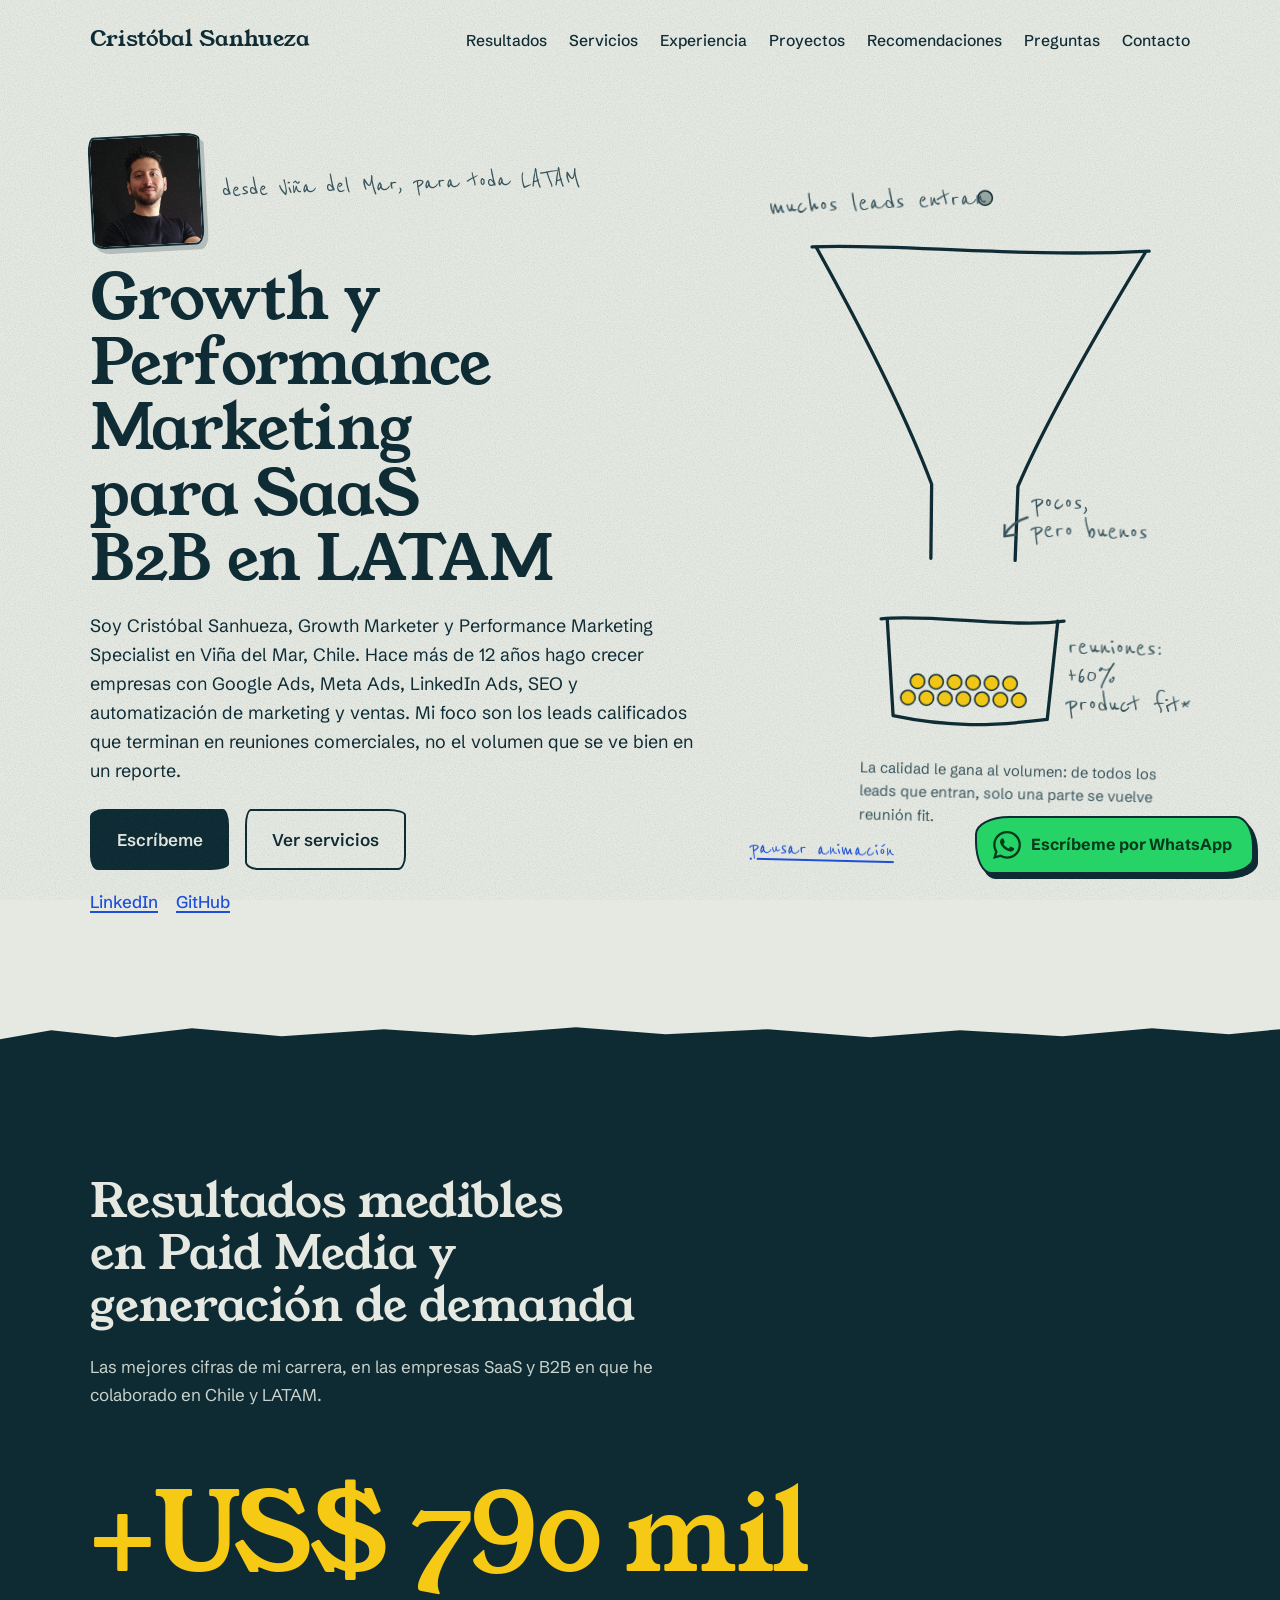
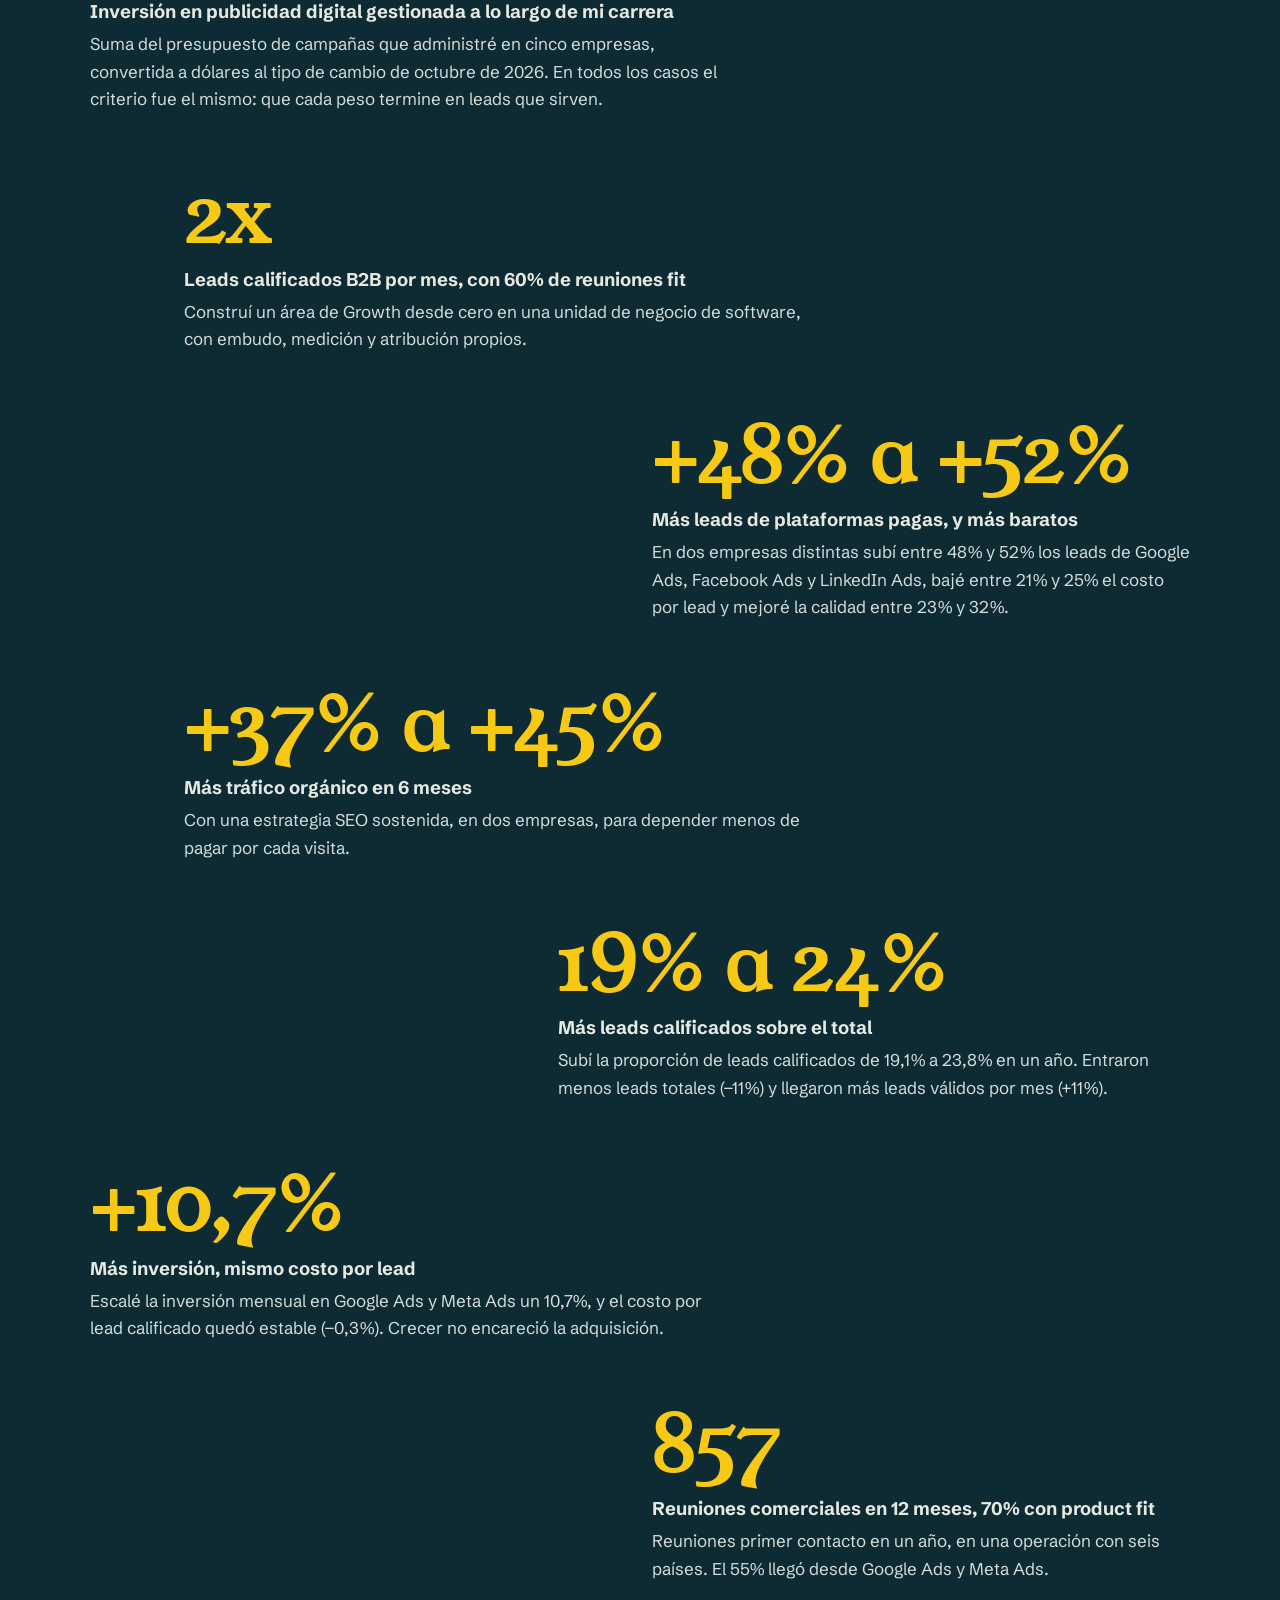
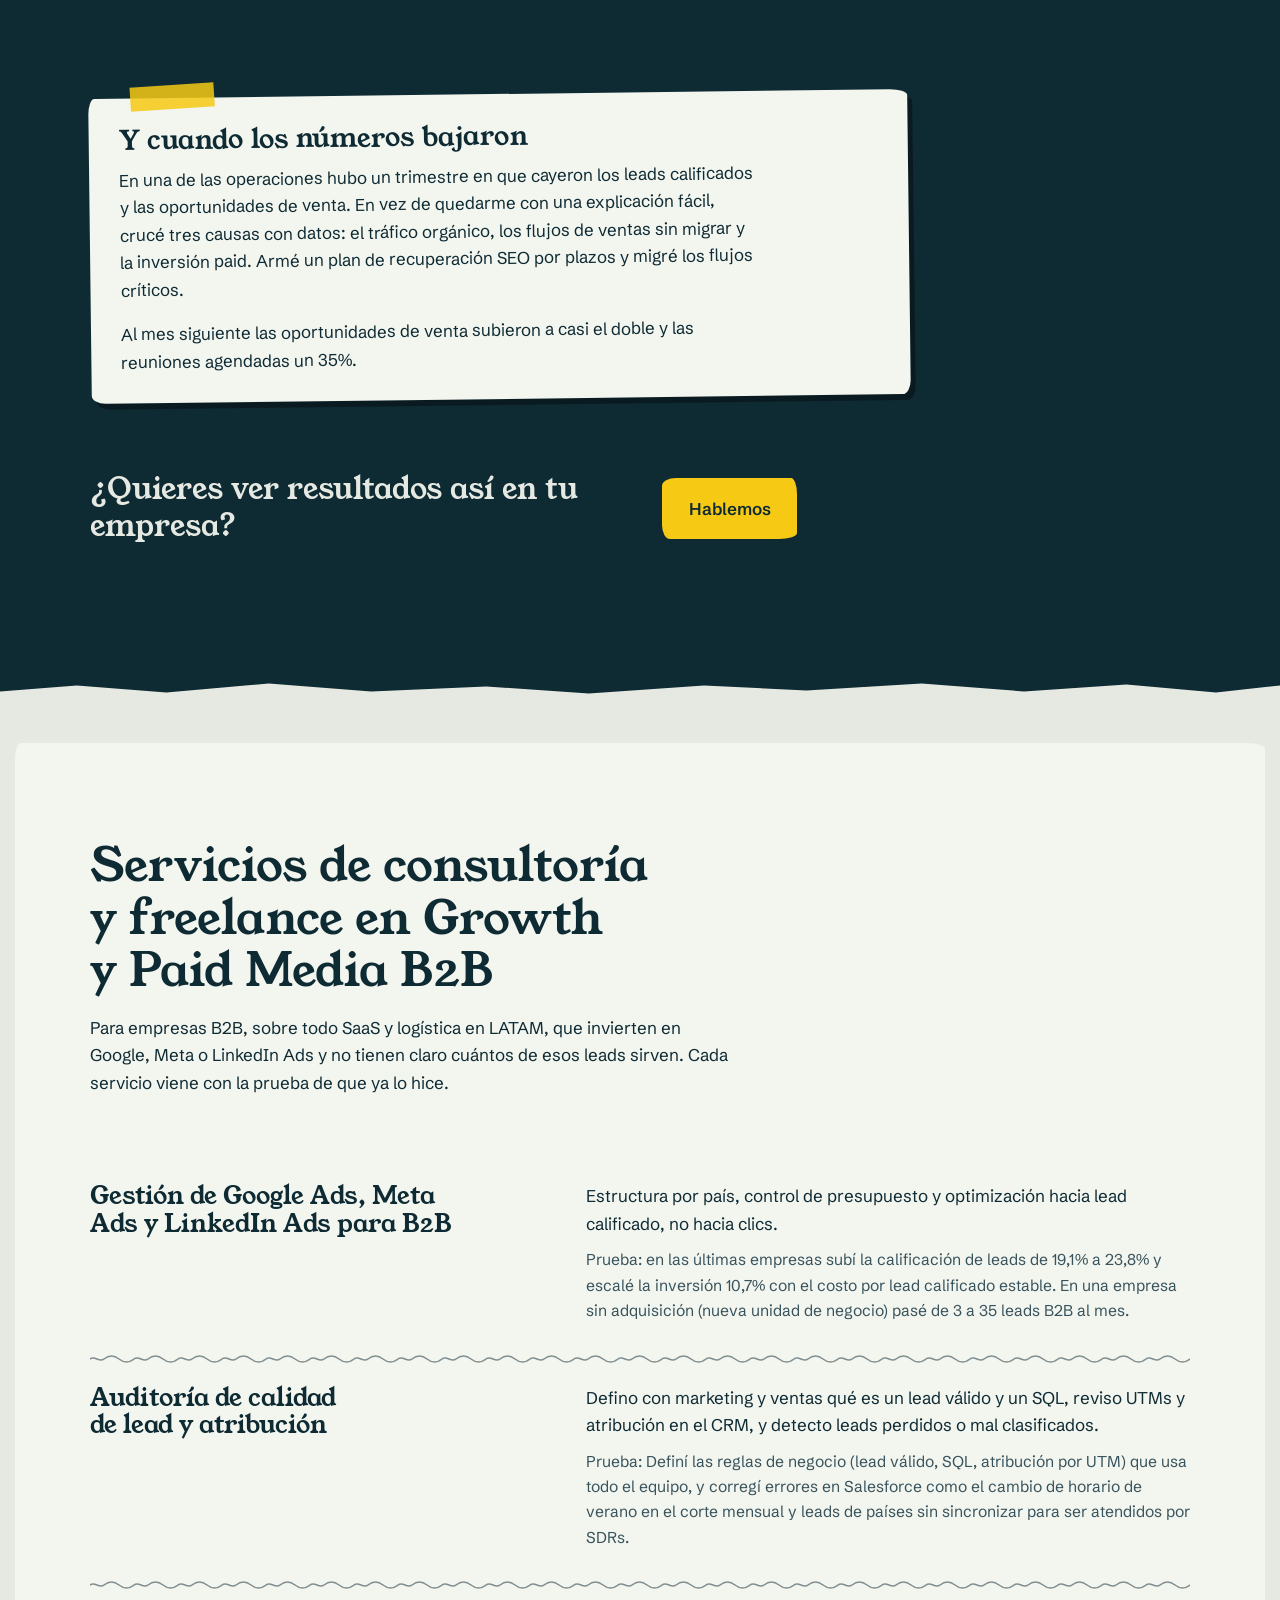
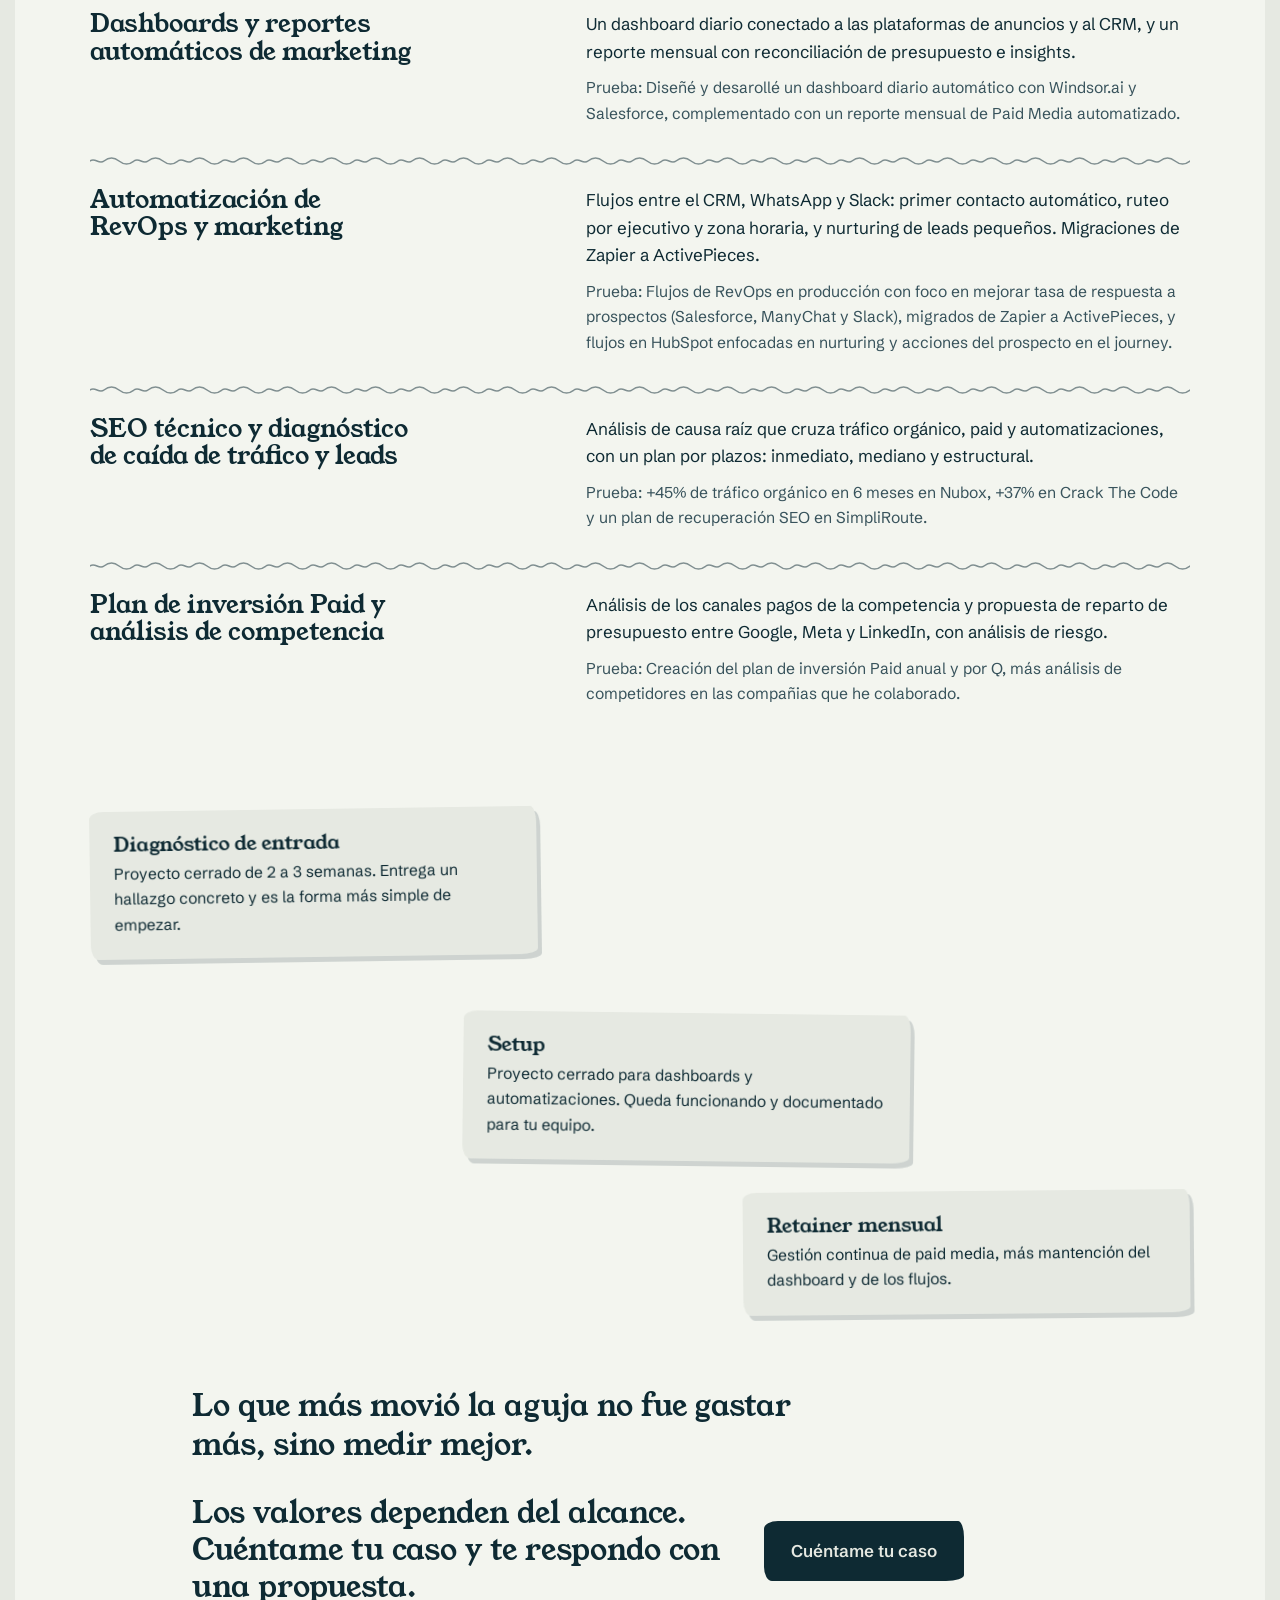
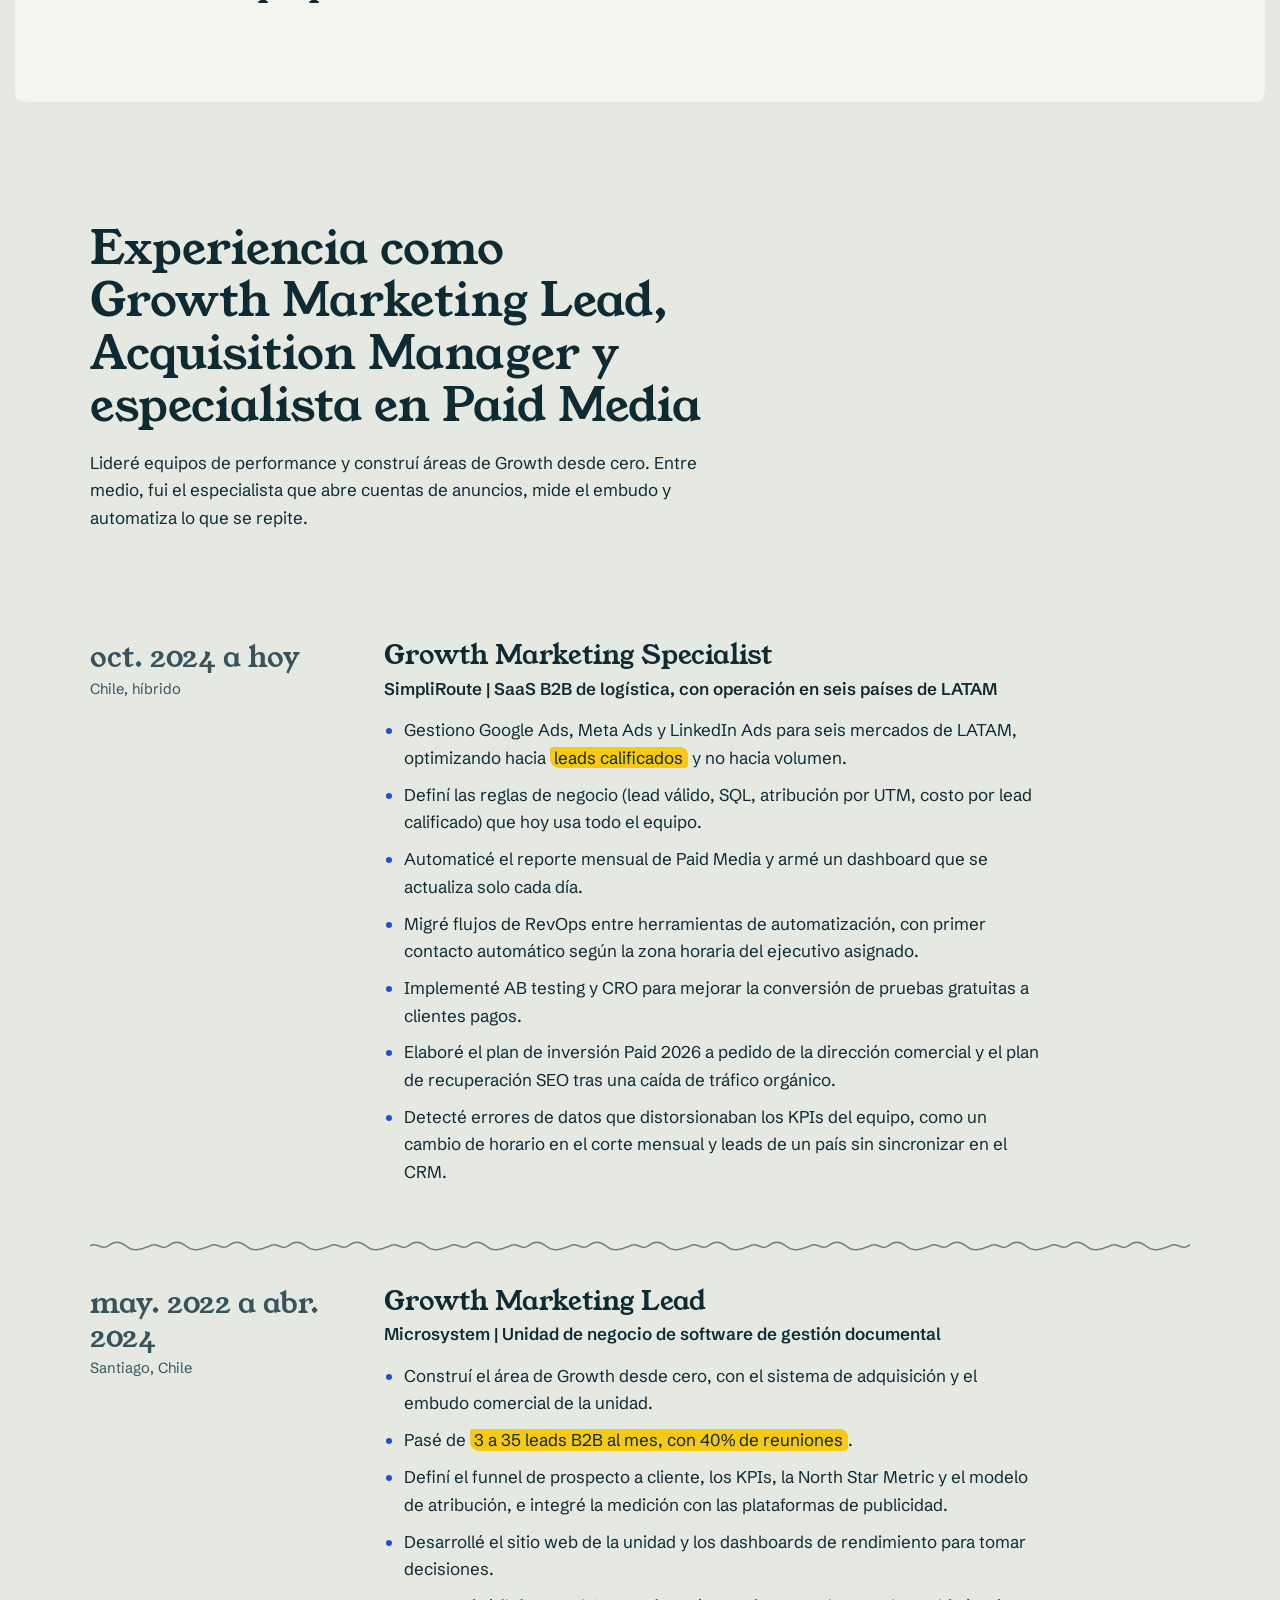
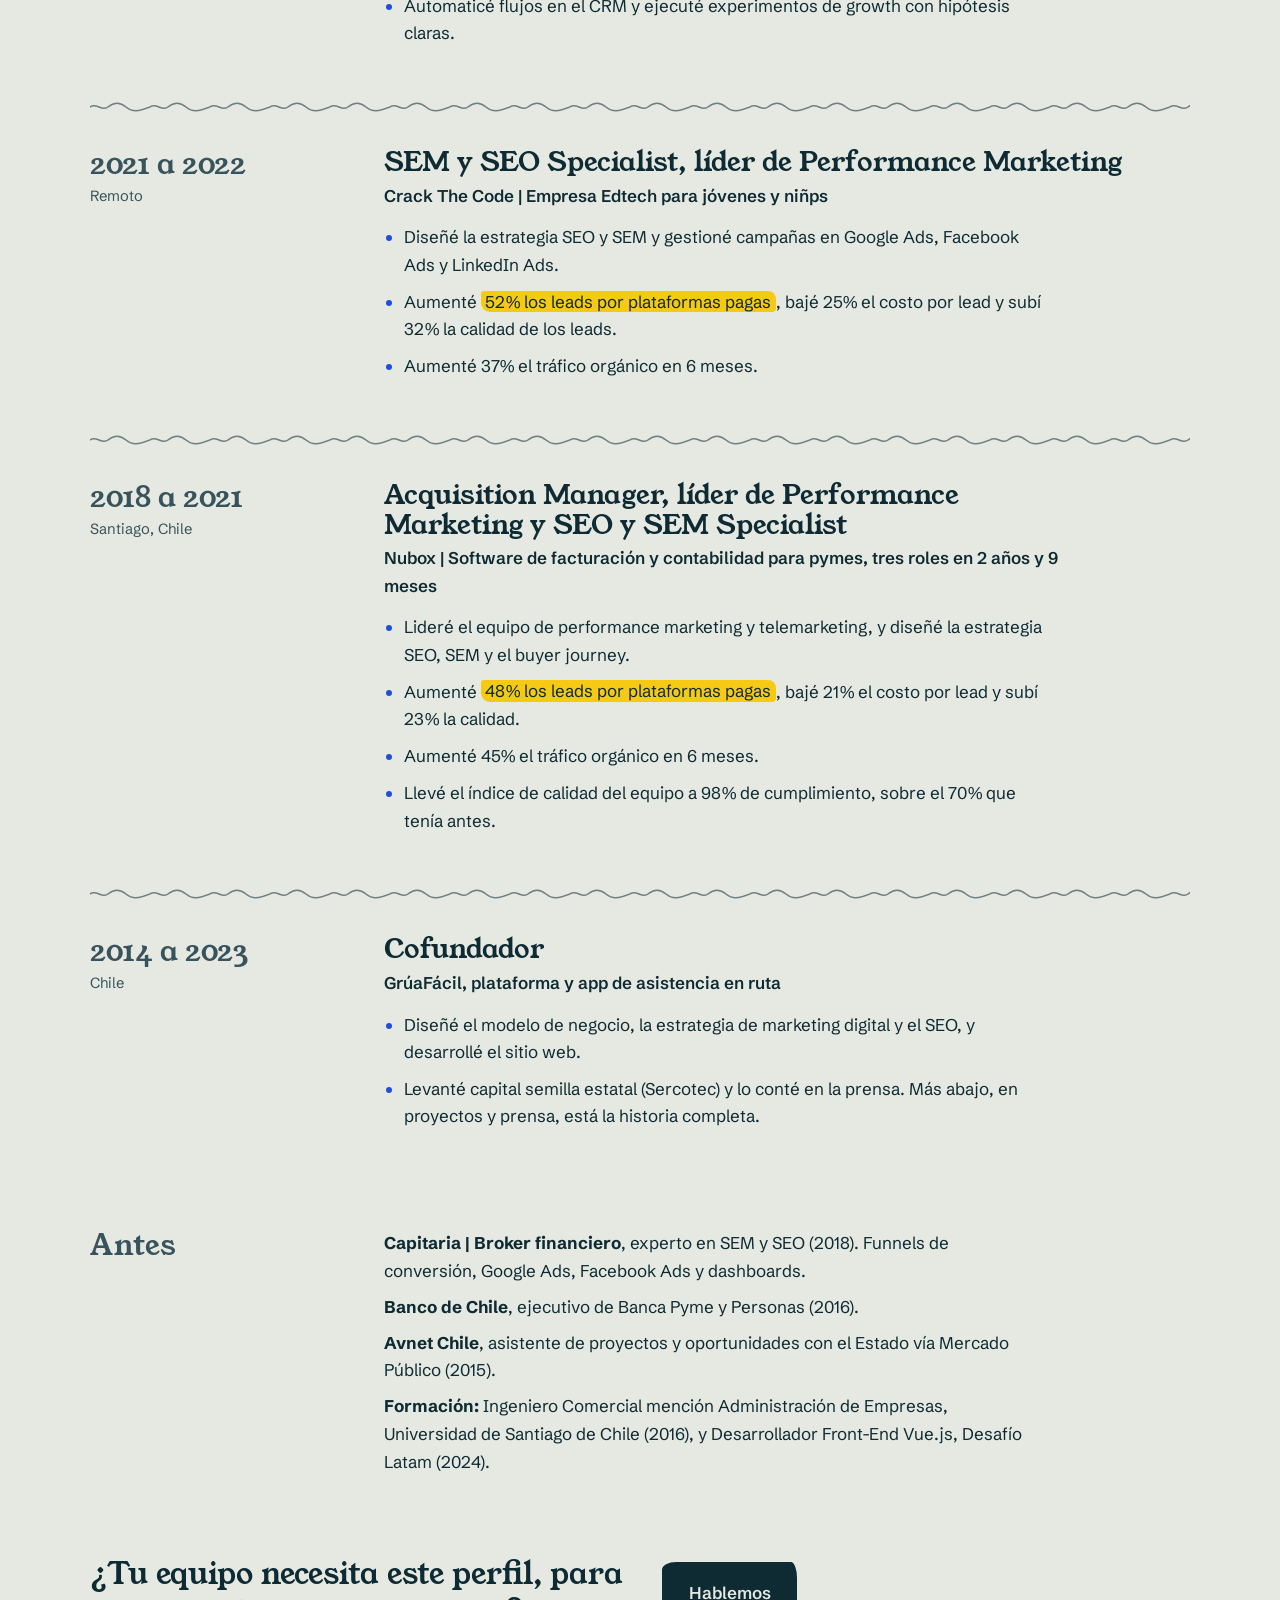
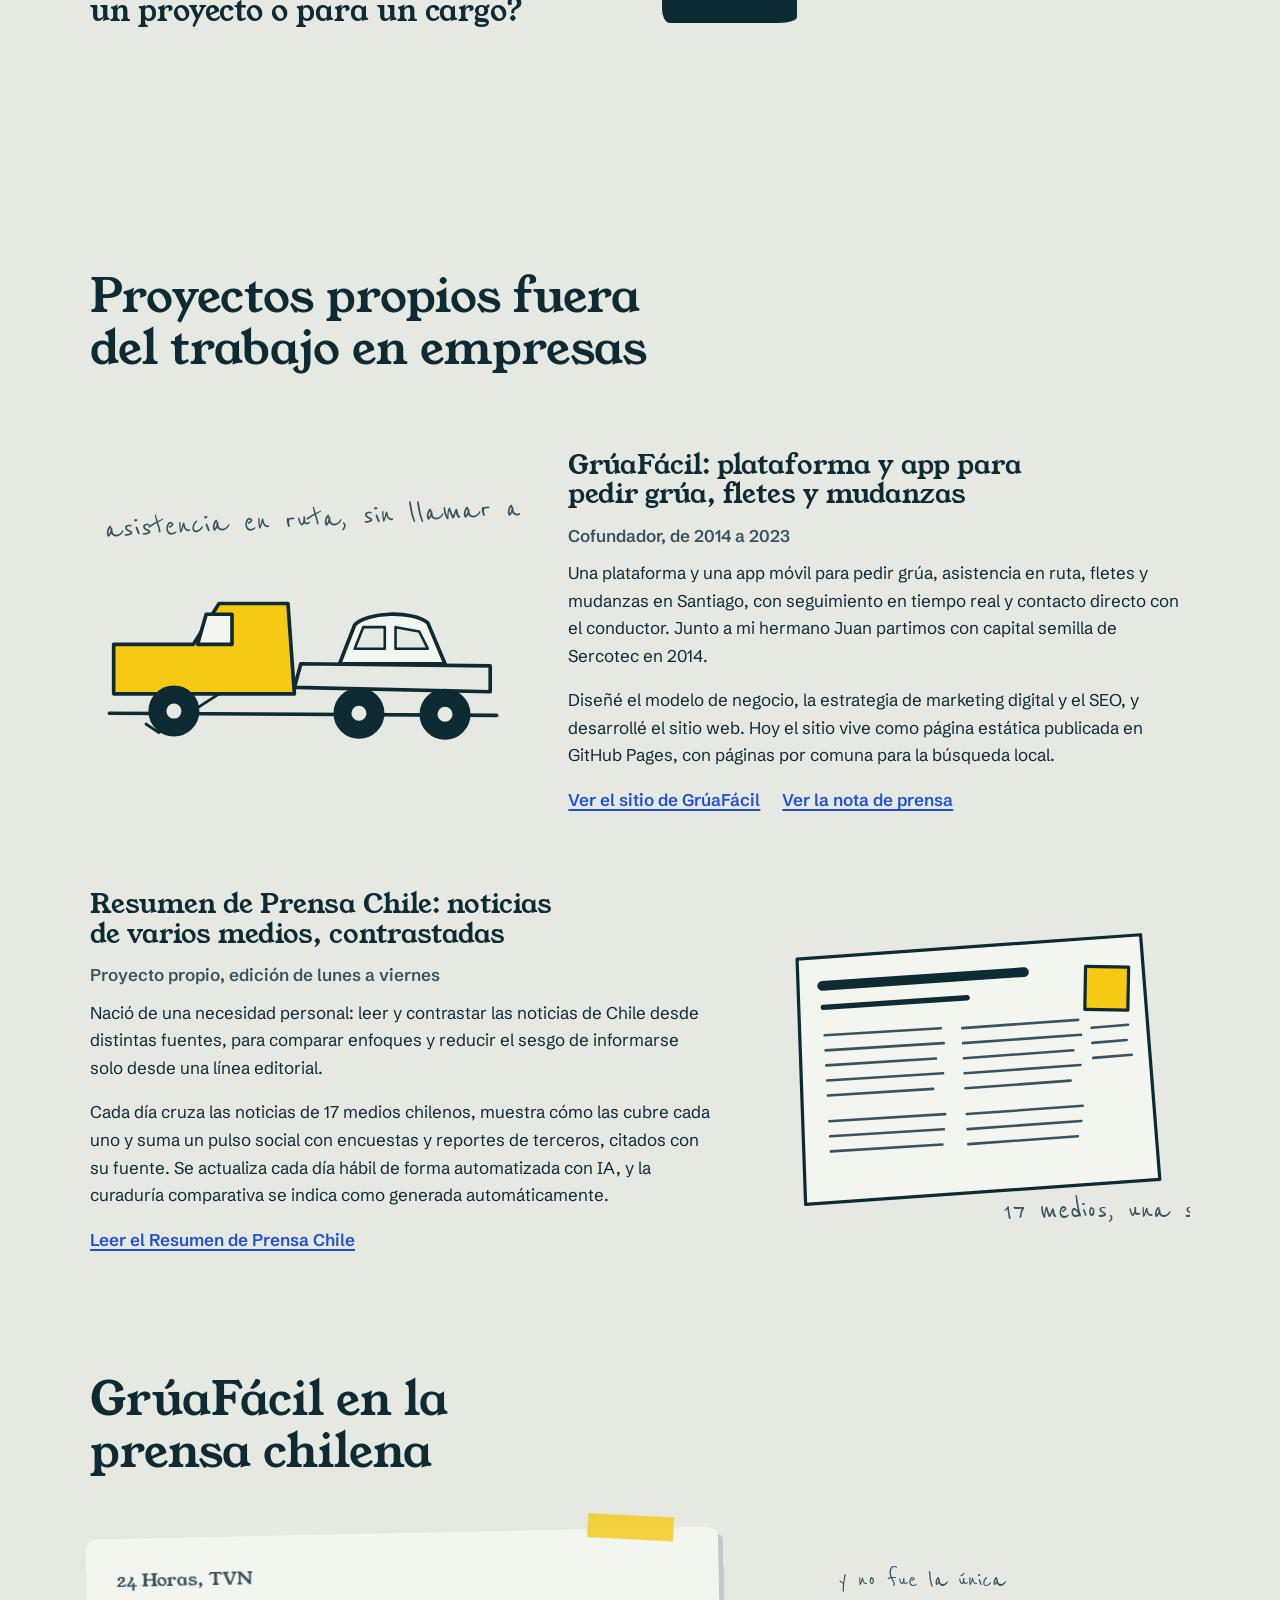
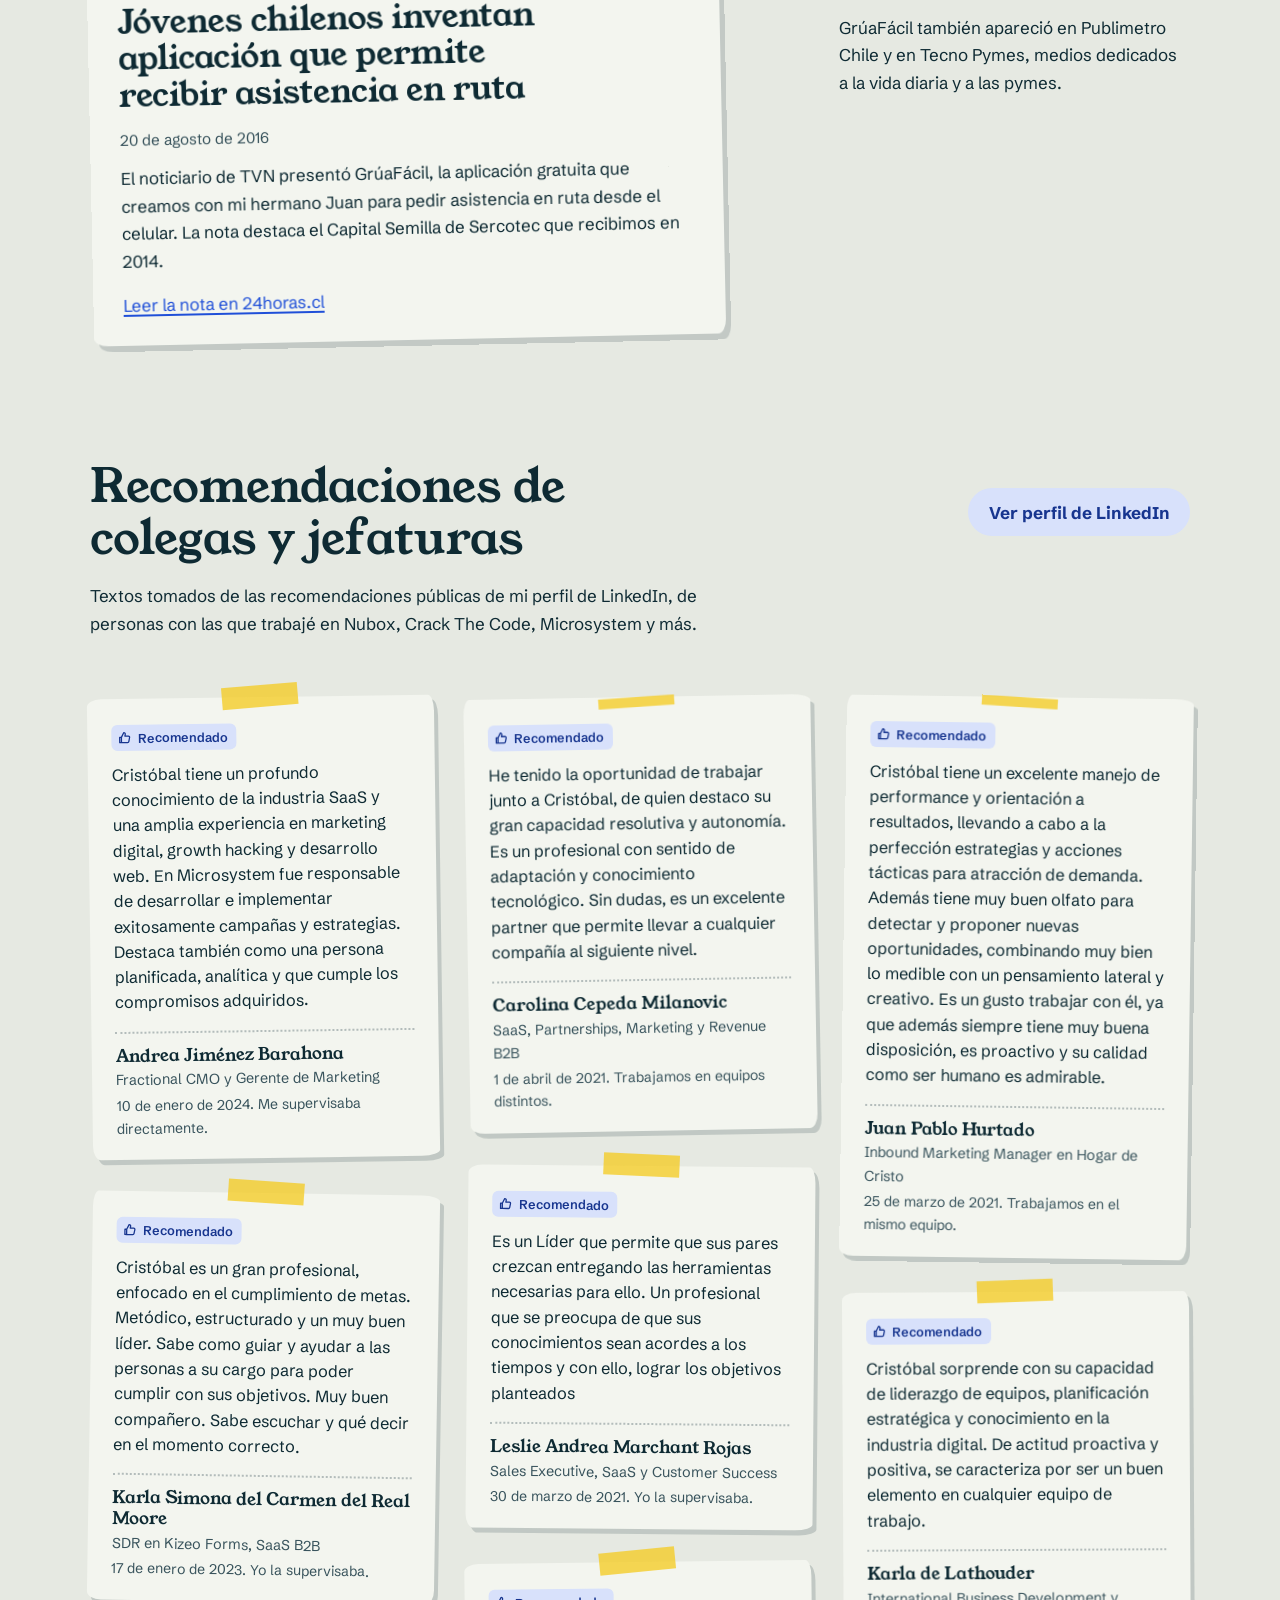
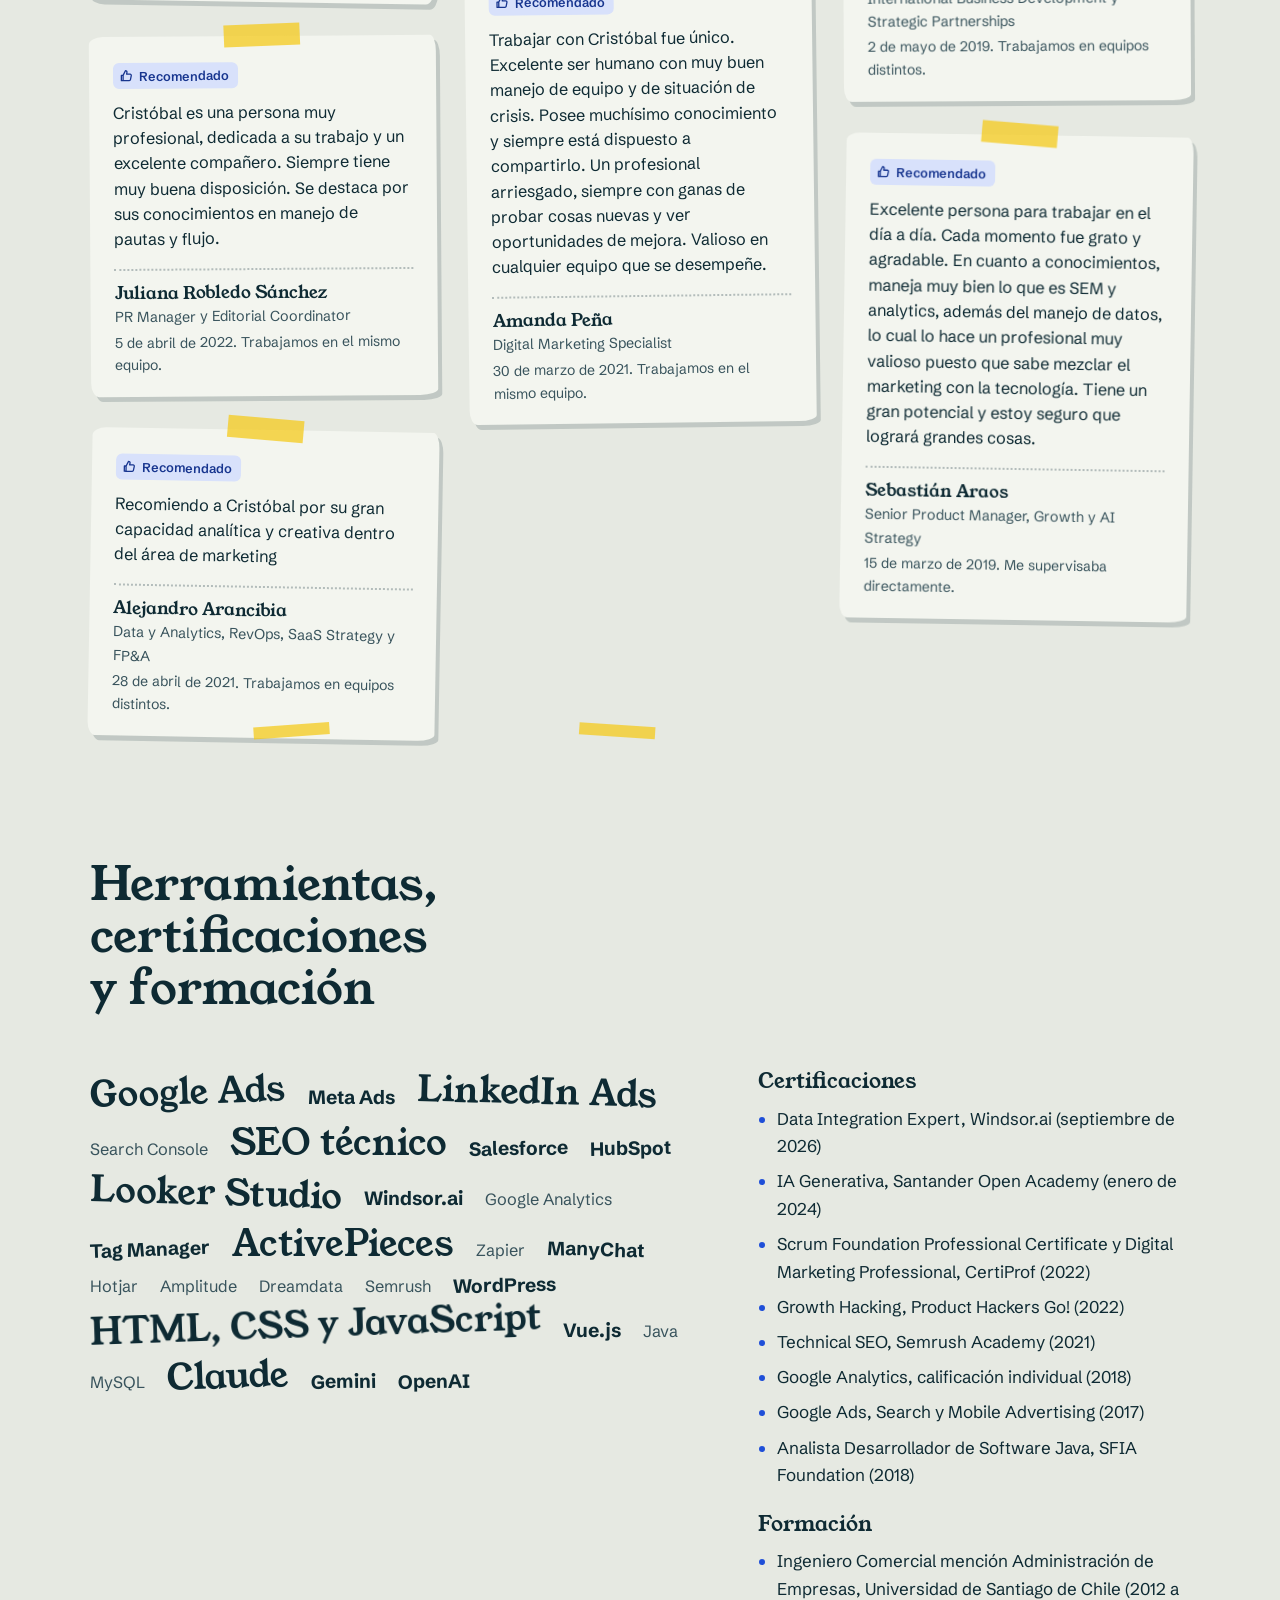
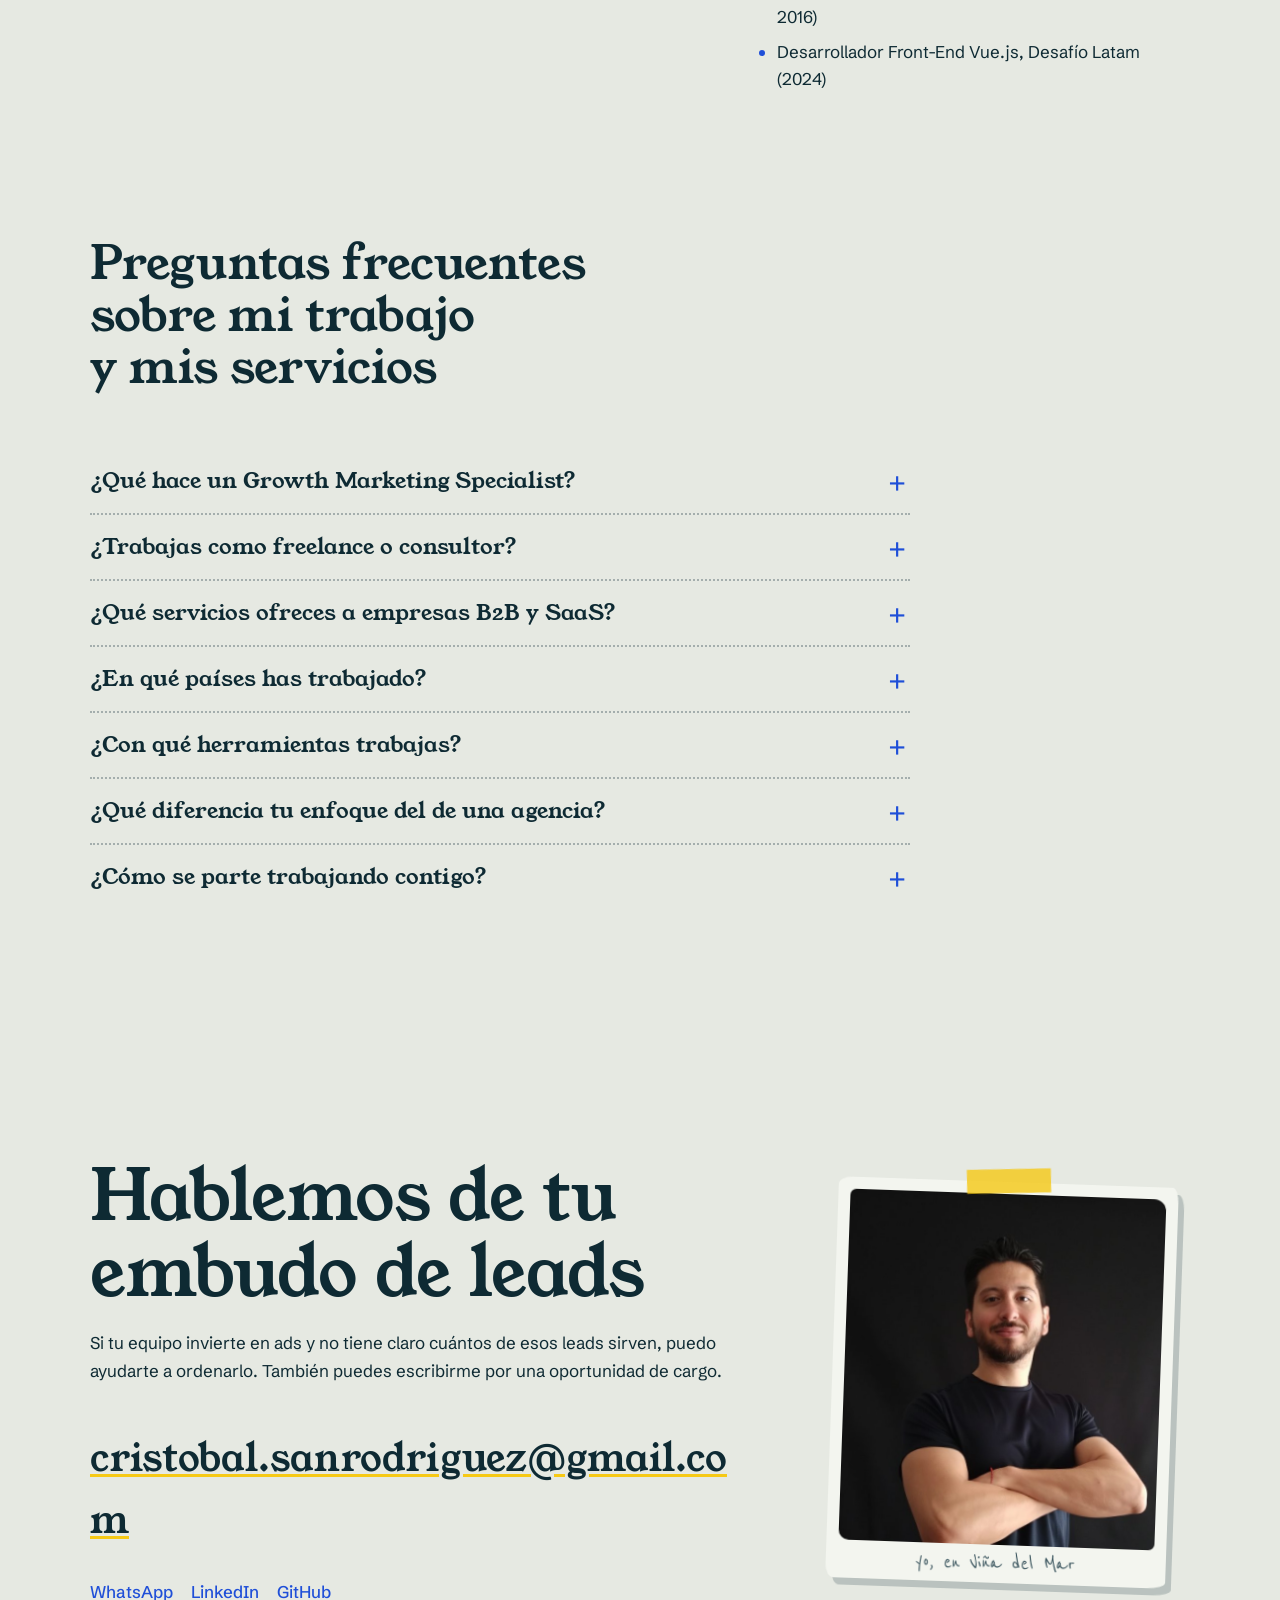
==== commit ccdcb069: "Update index.html Se agrega Google Analytics" ====
--- a/index.html
+++ b/index.html
@@ -1,6 +1,15 @@
 <!doctype html>
 <html lang="es-CL">
 <head>
+  <!-- Google tag (gtag.js) -->
+<script async src="https://www.googletagmanager.com/gtag/js?id=G-9M3X4PTR04"></script>
+<script>
+  window.dataLayer = window.dataLayer || [];
+  function gtag(){dataLayer.push(arguments);}
+  gtag('js', new Date());
+
+  gtag('config', 'G-9M3X4PTR04');
+</script>
 <meta charset="utf-8">
 <meta name="viewport" content="width=device-width, initial-scale=1">
 <title>Cristóbal Sanhueza | Growth y Performance Marketing para SaaS B2B</title>
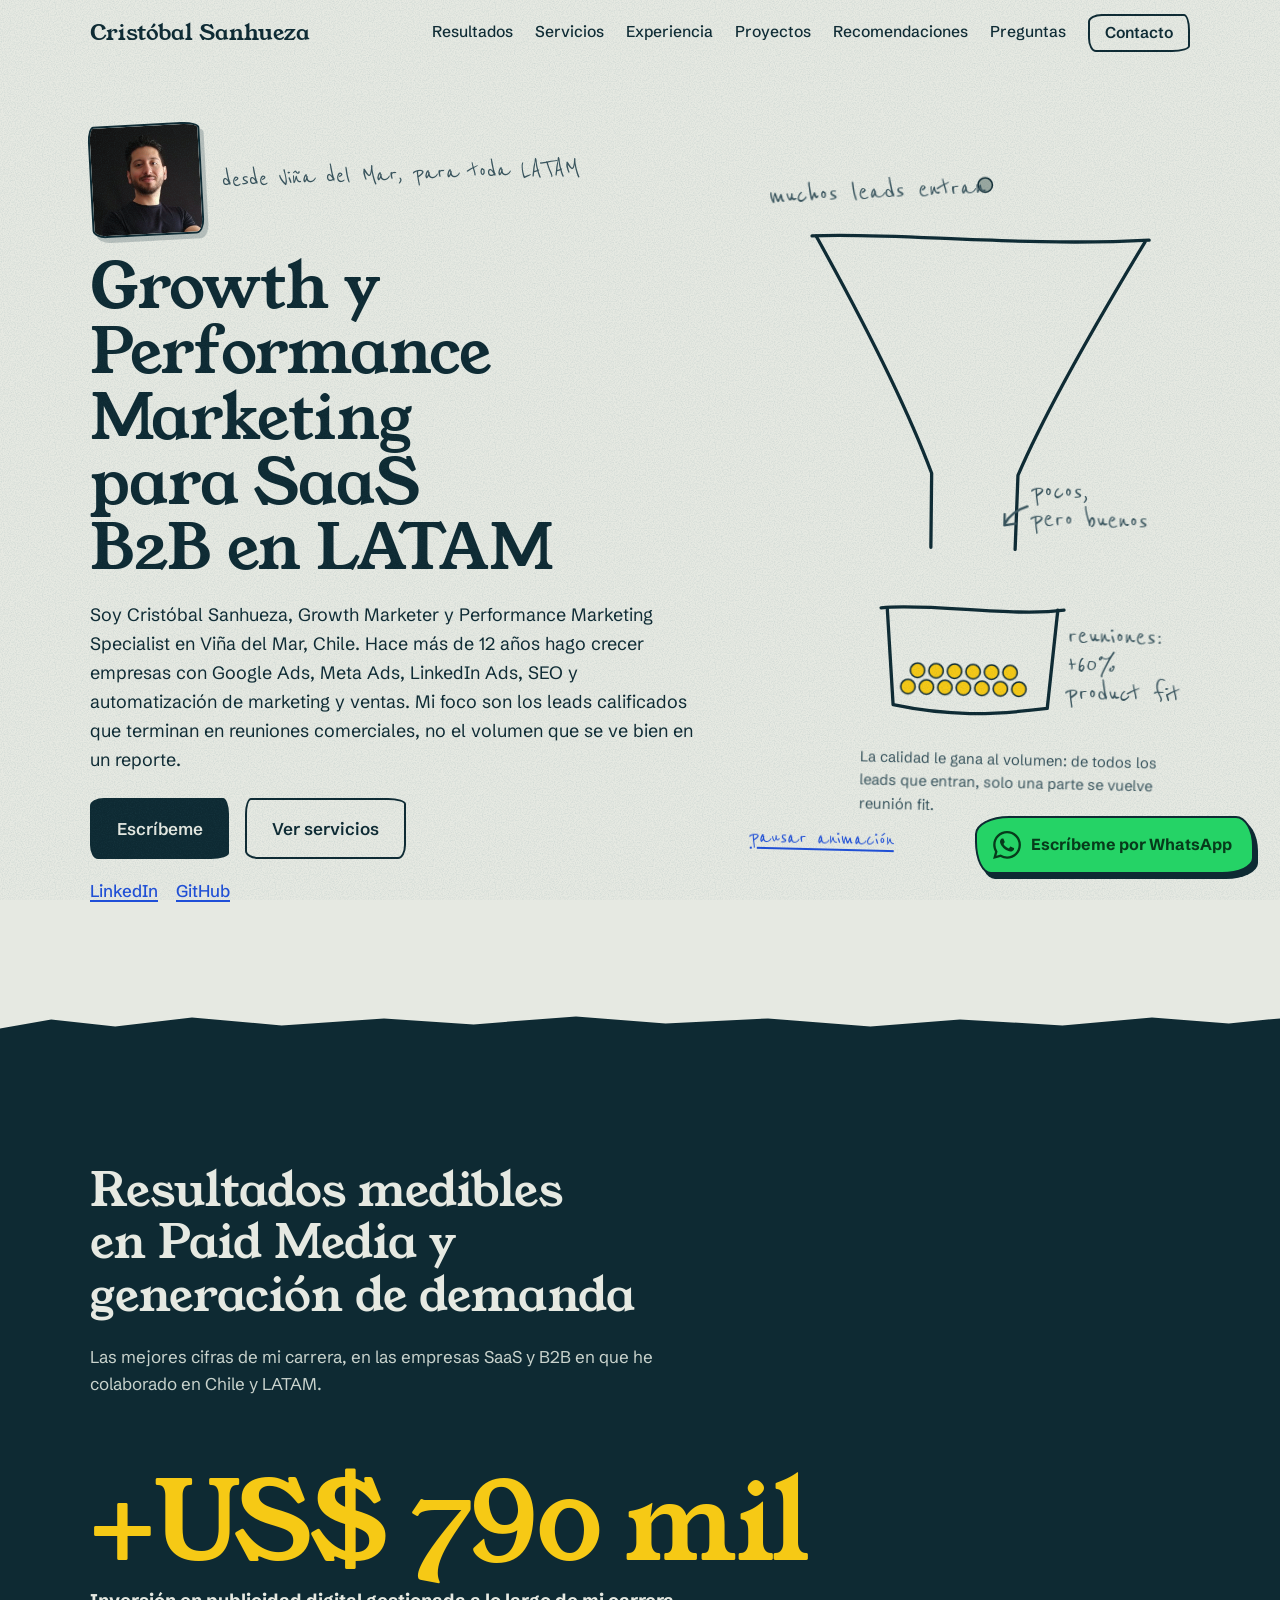
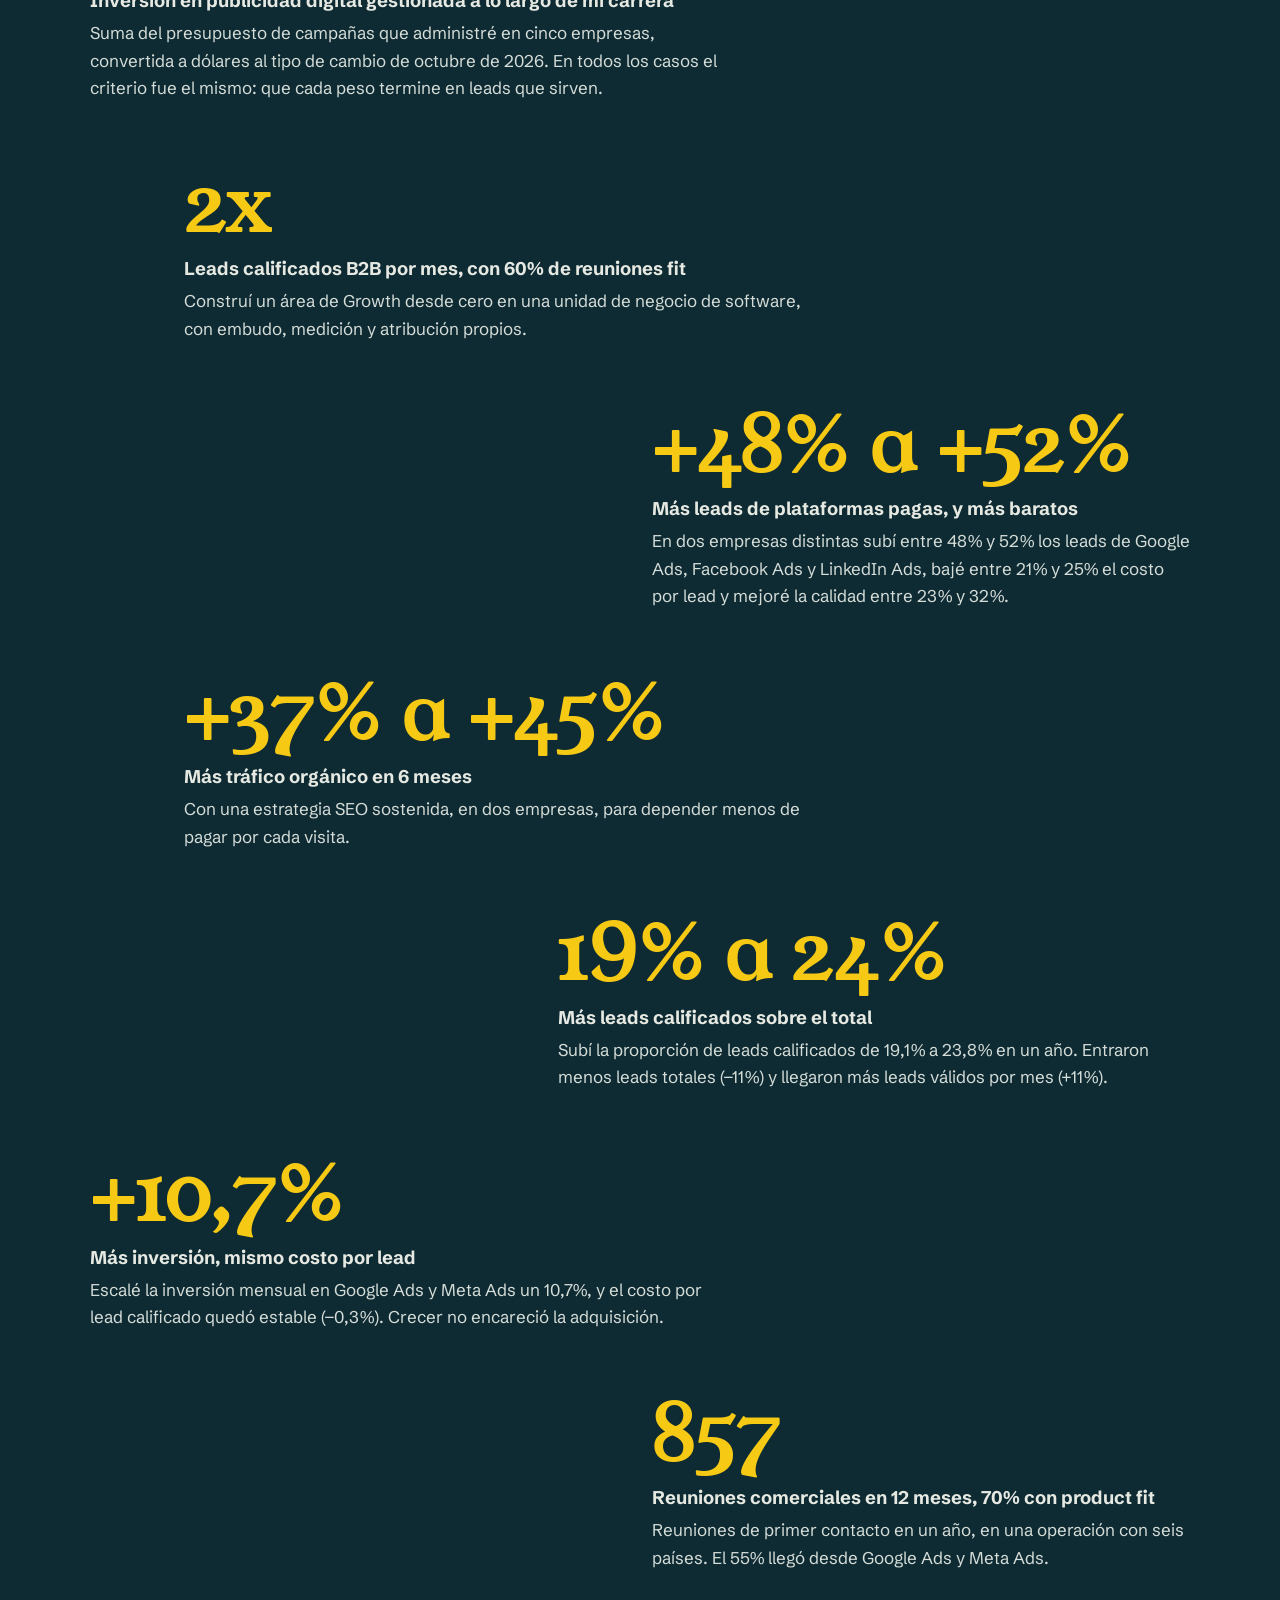
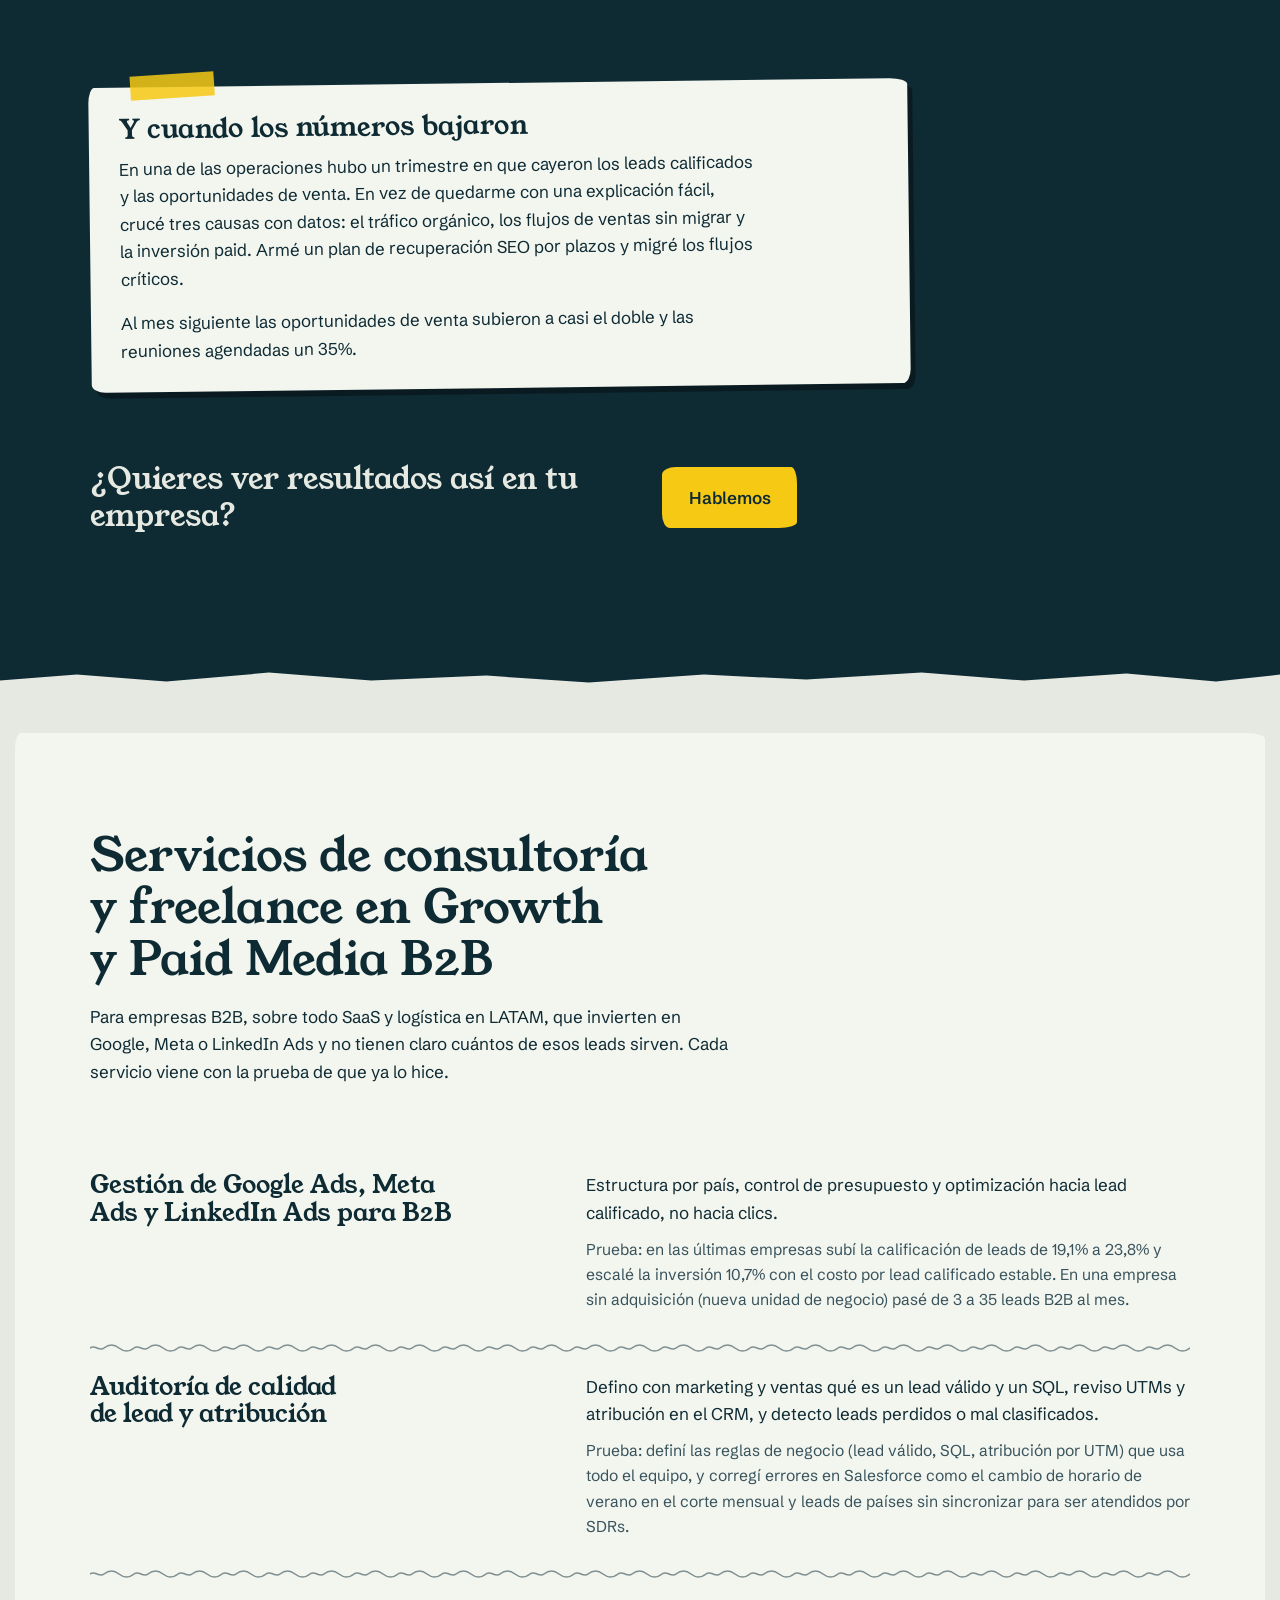
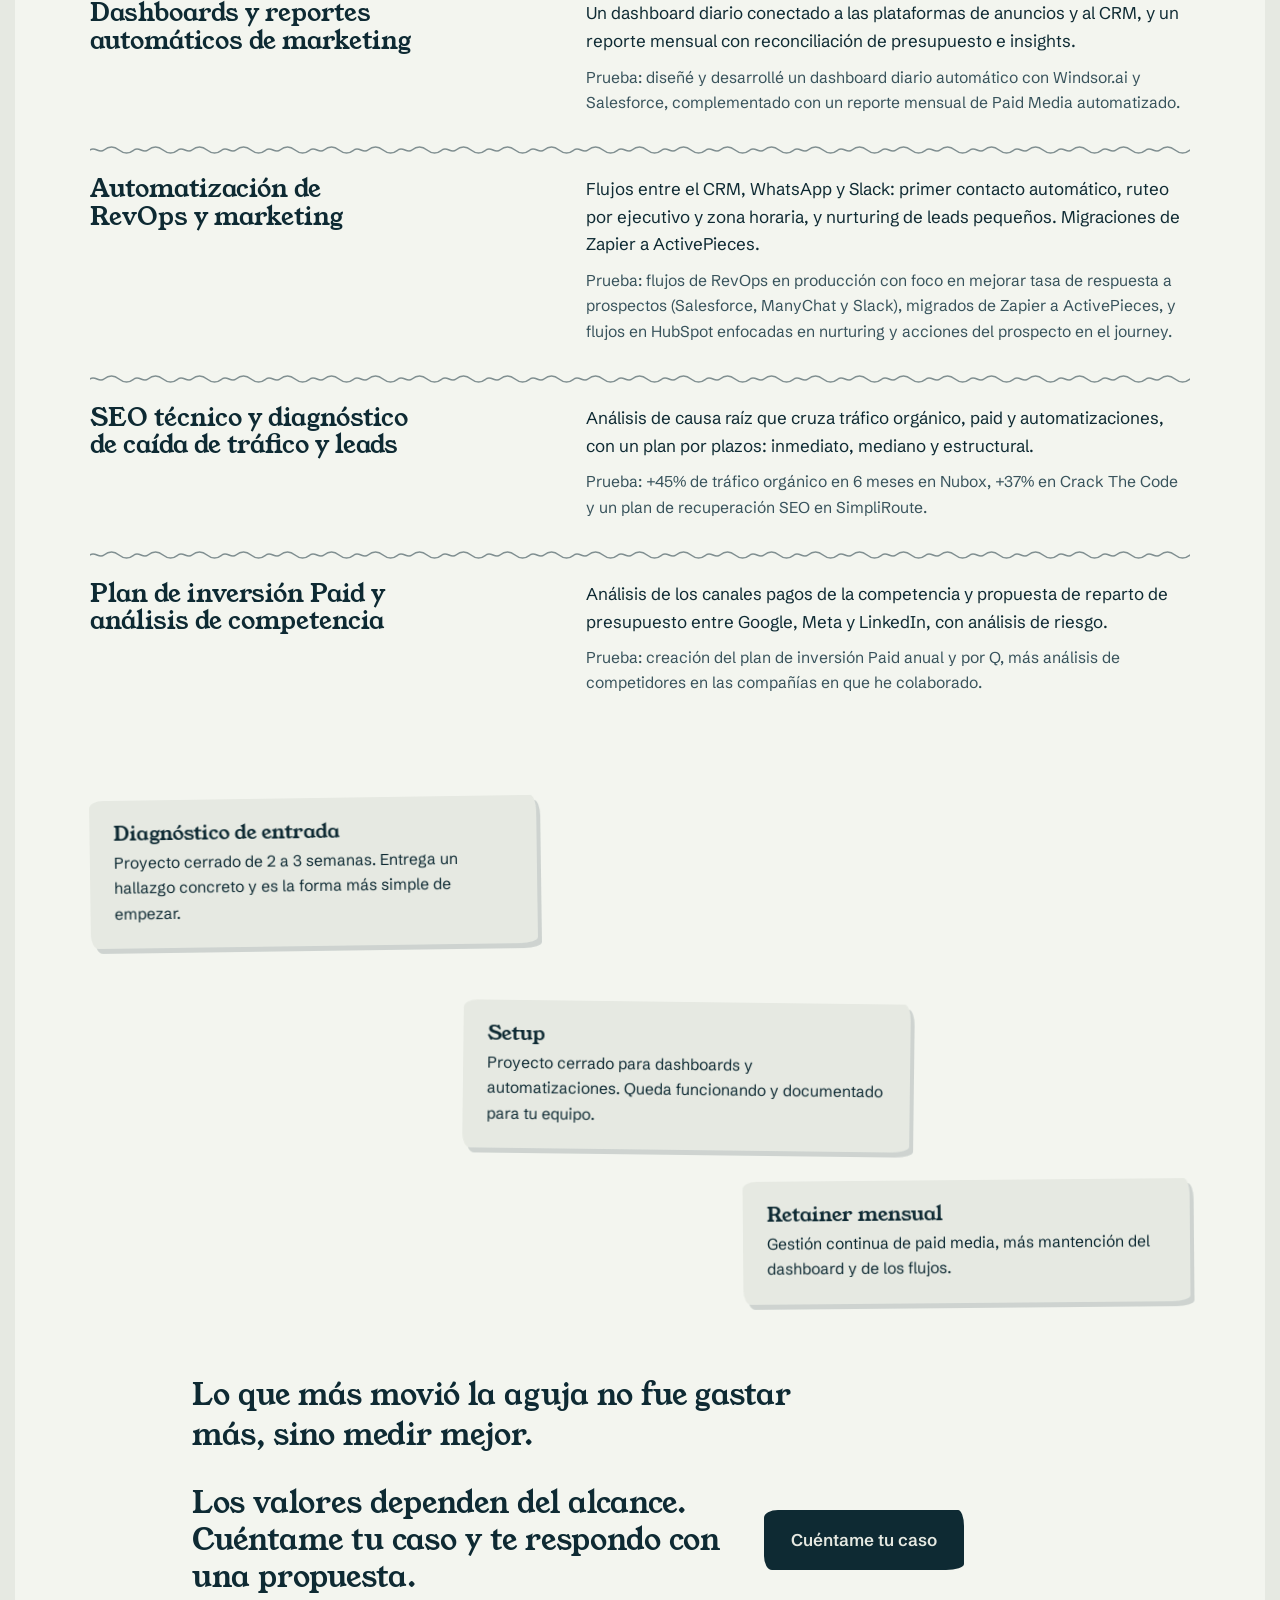
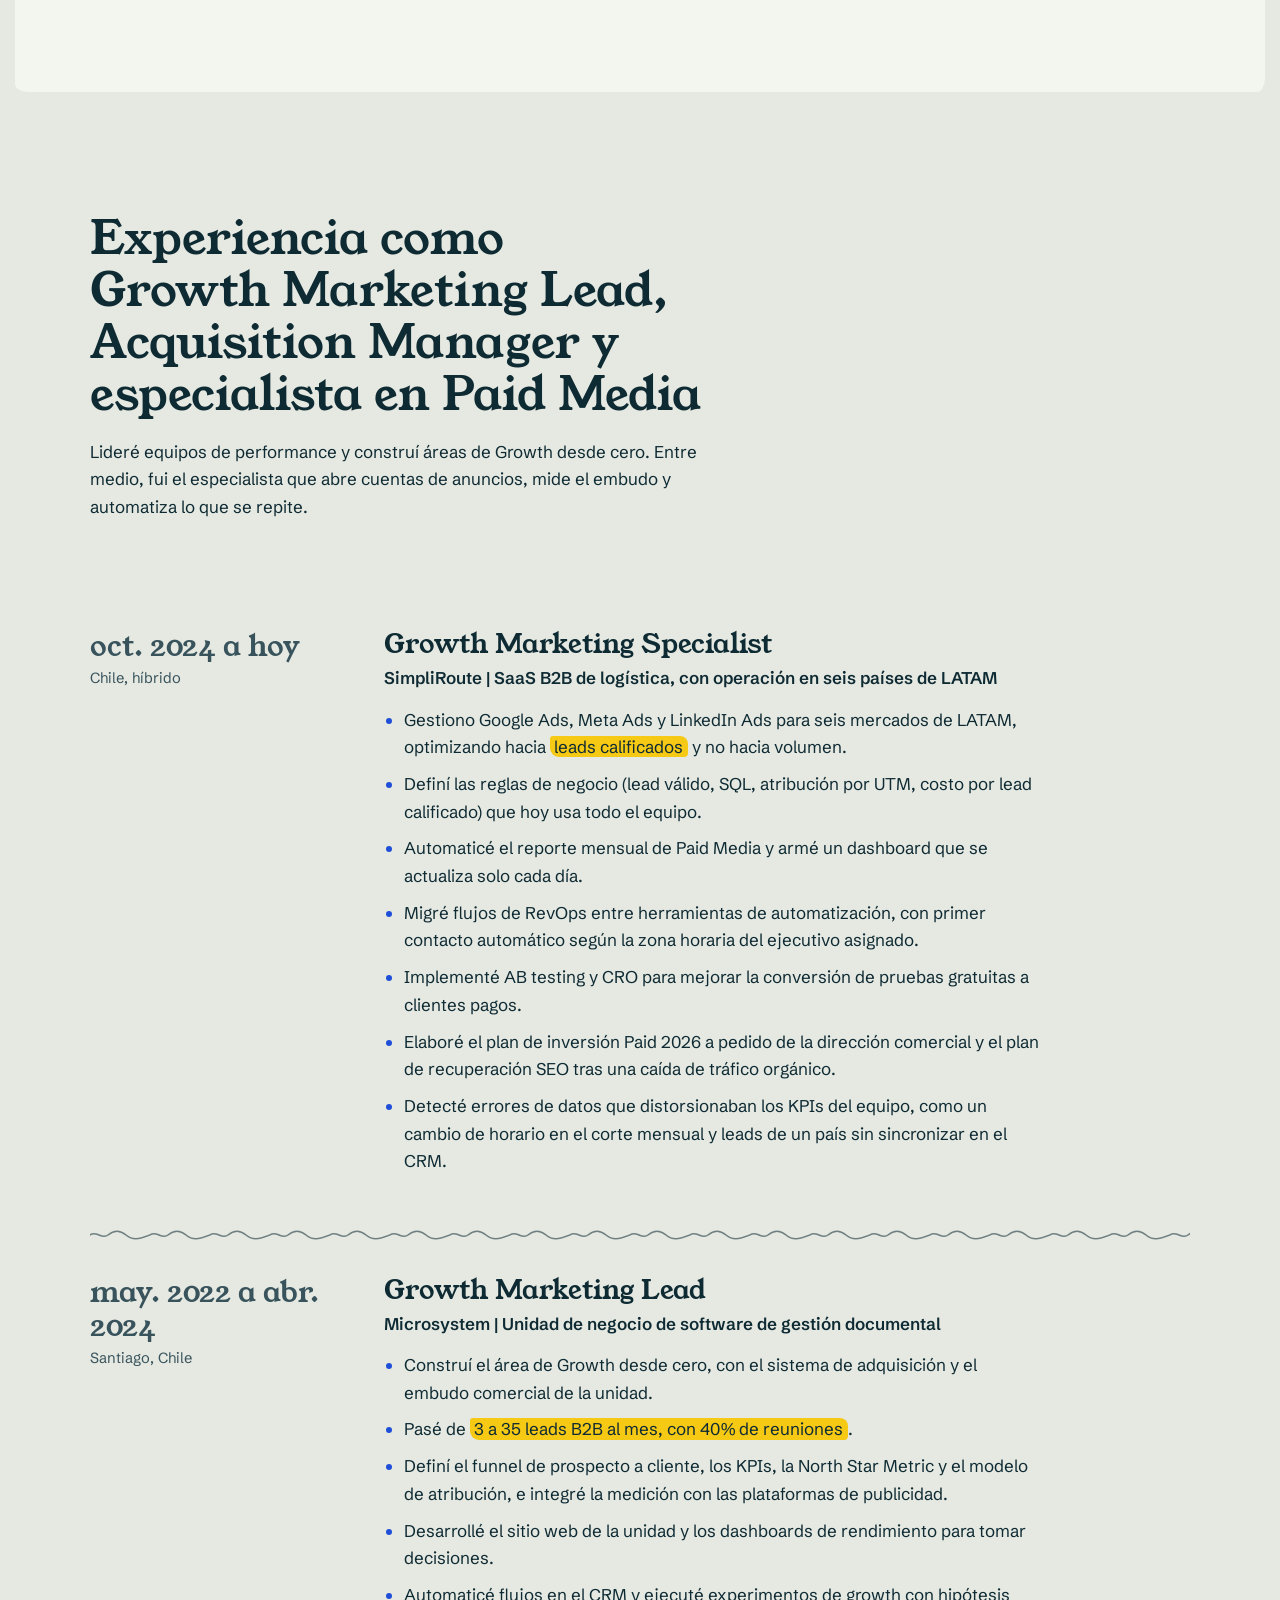
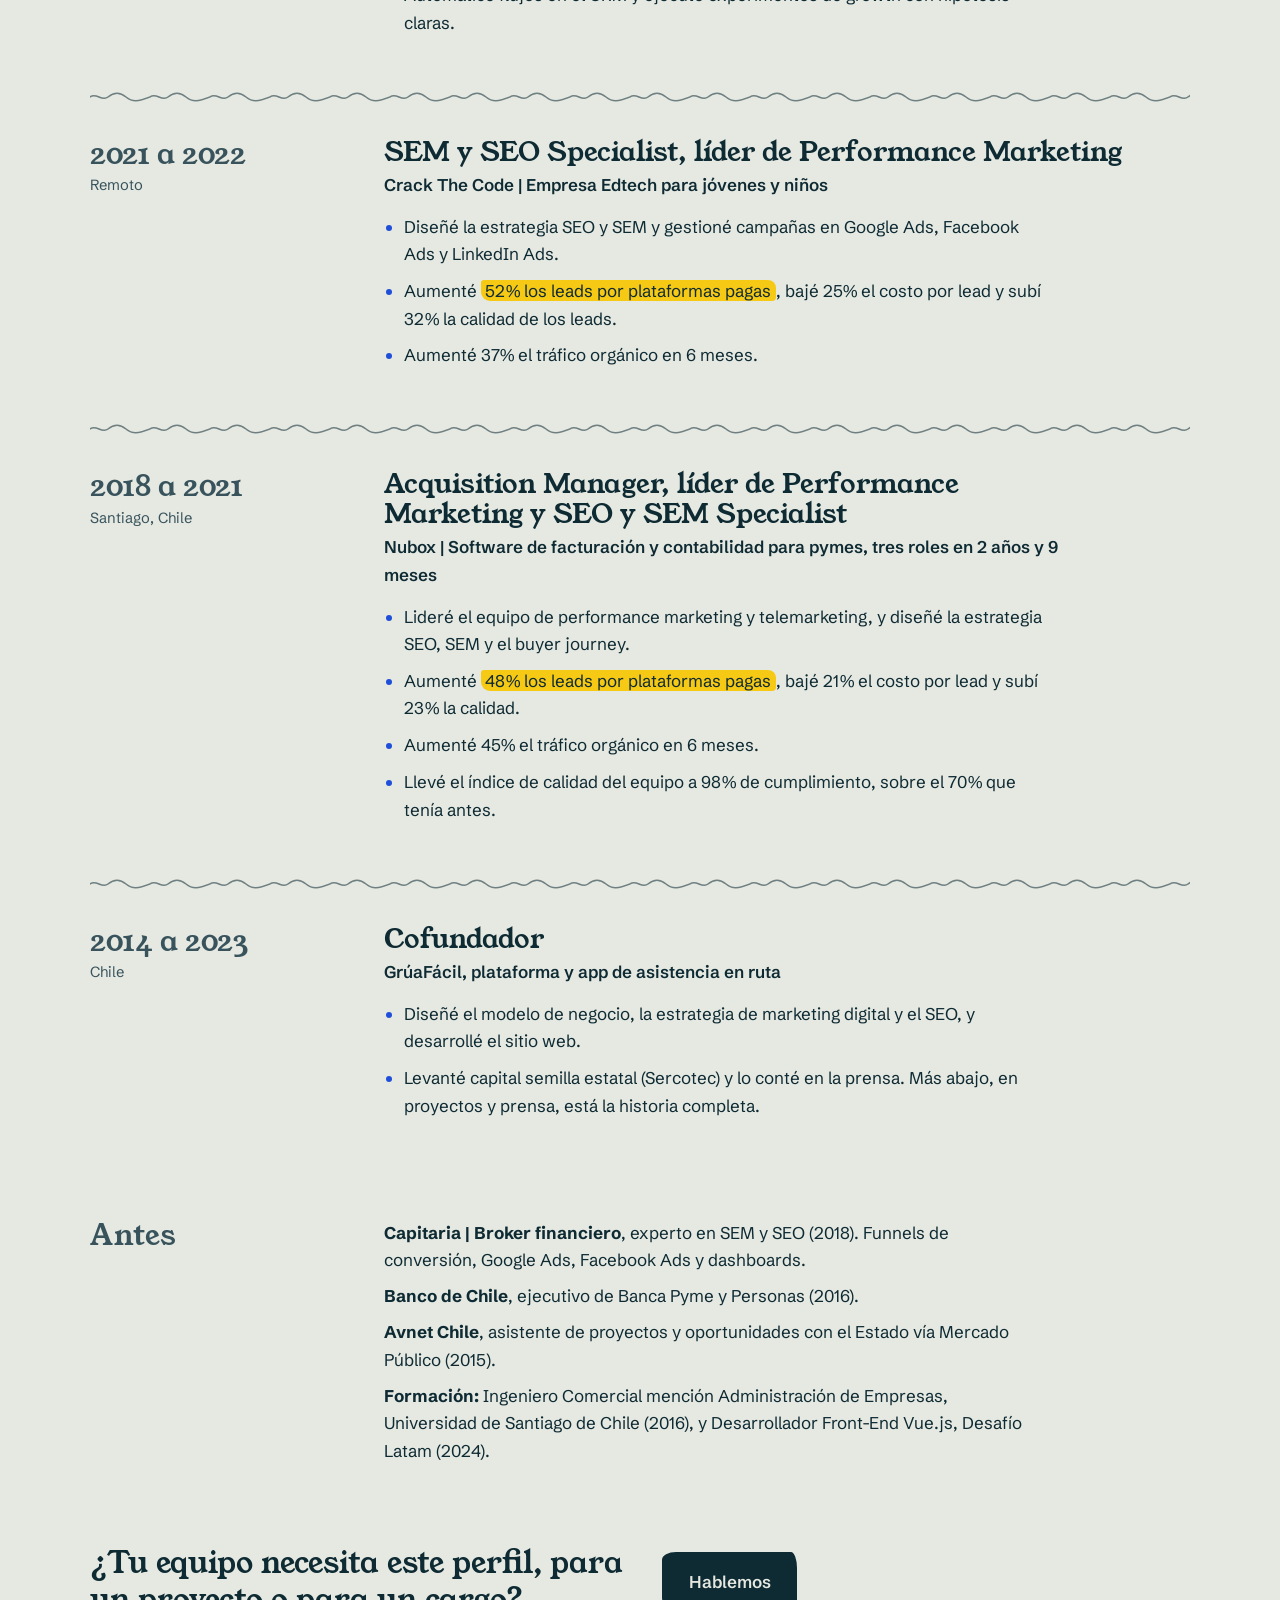
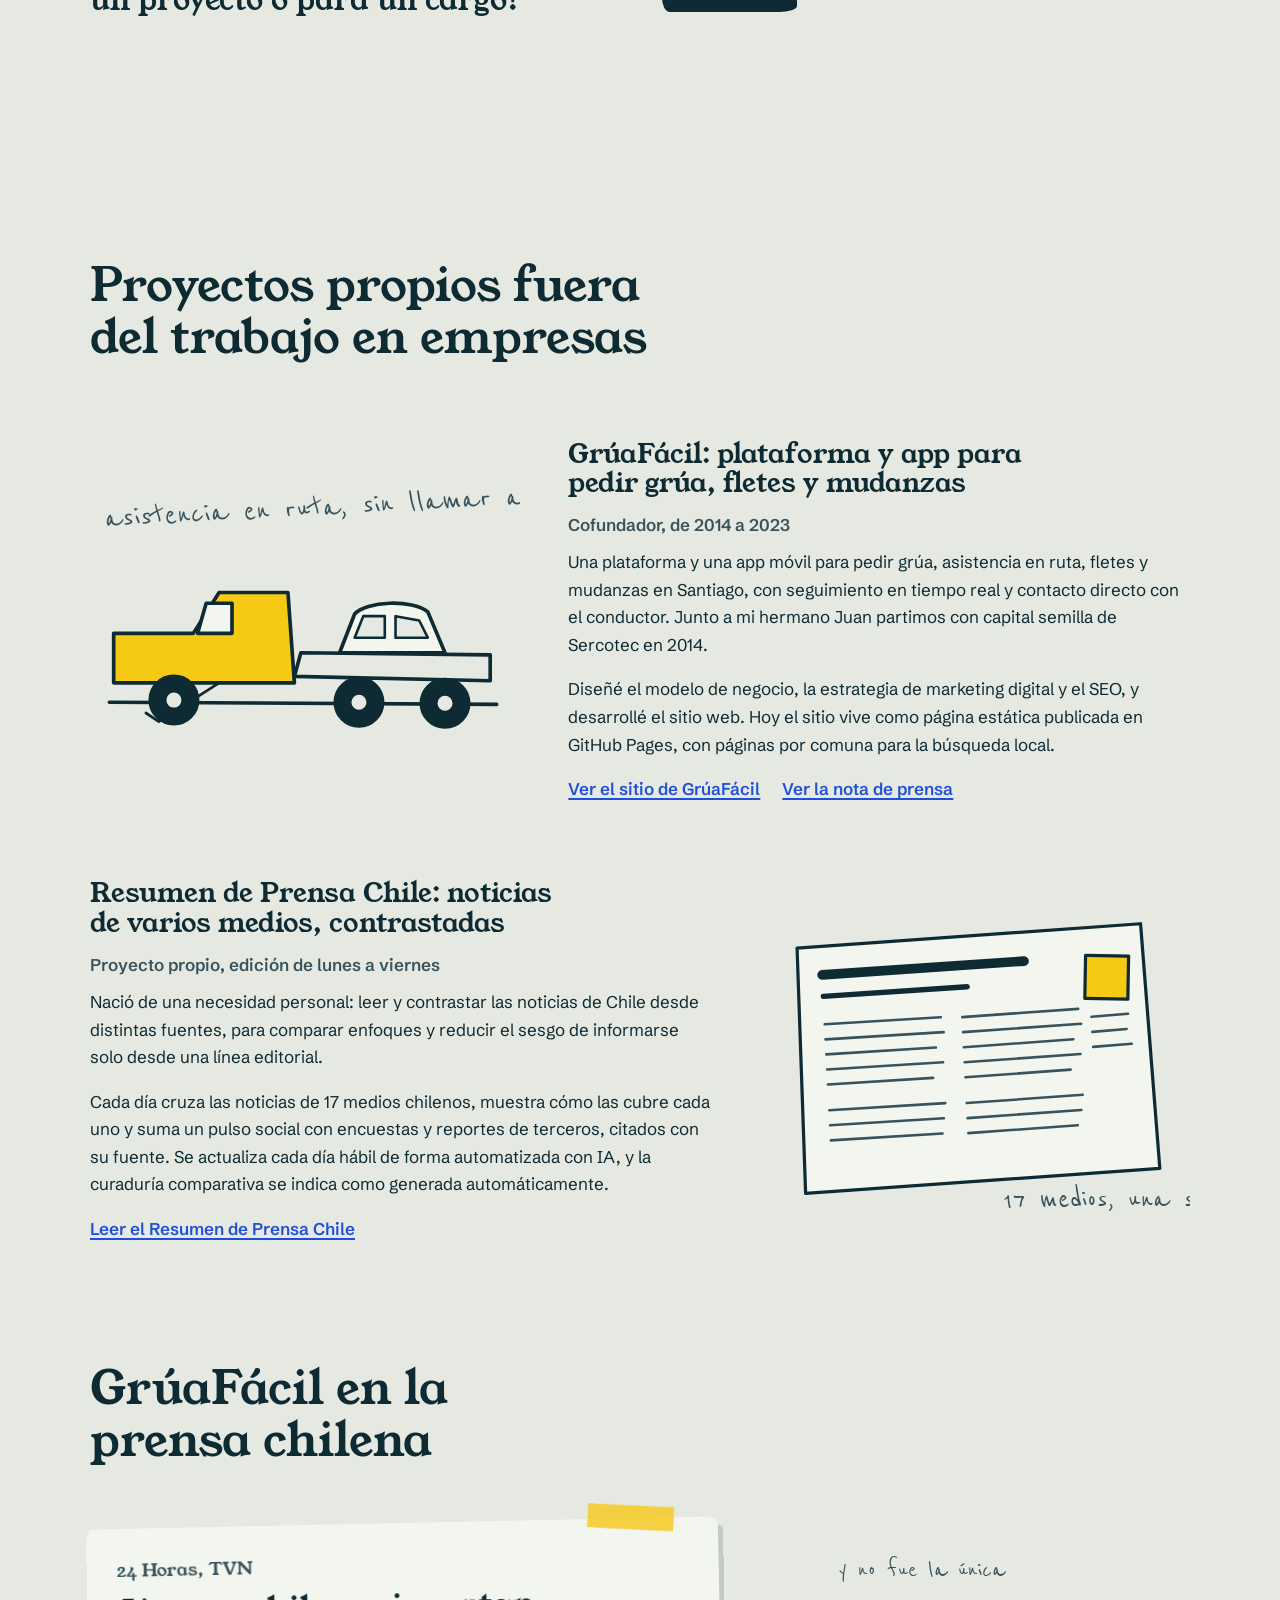
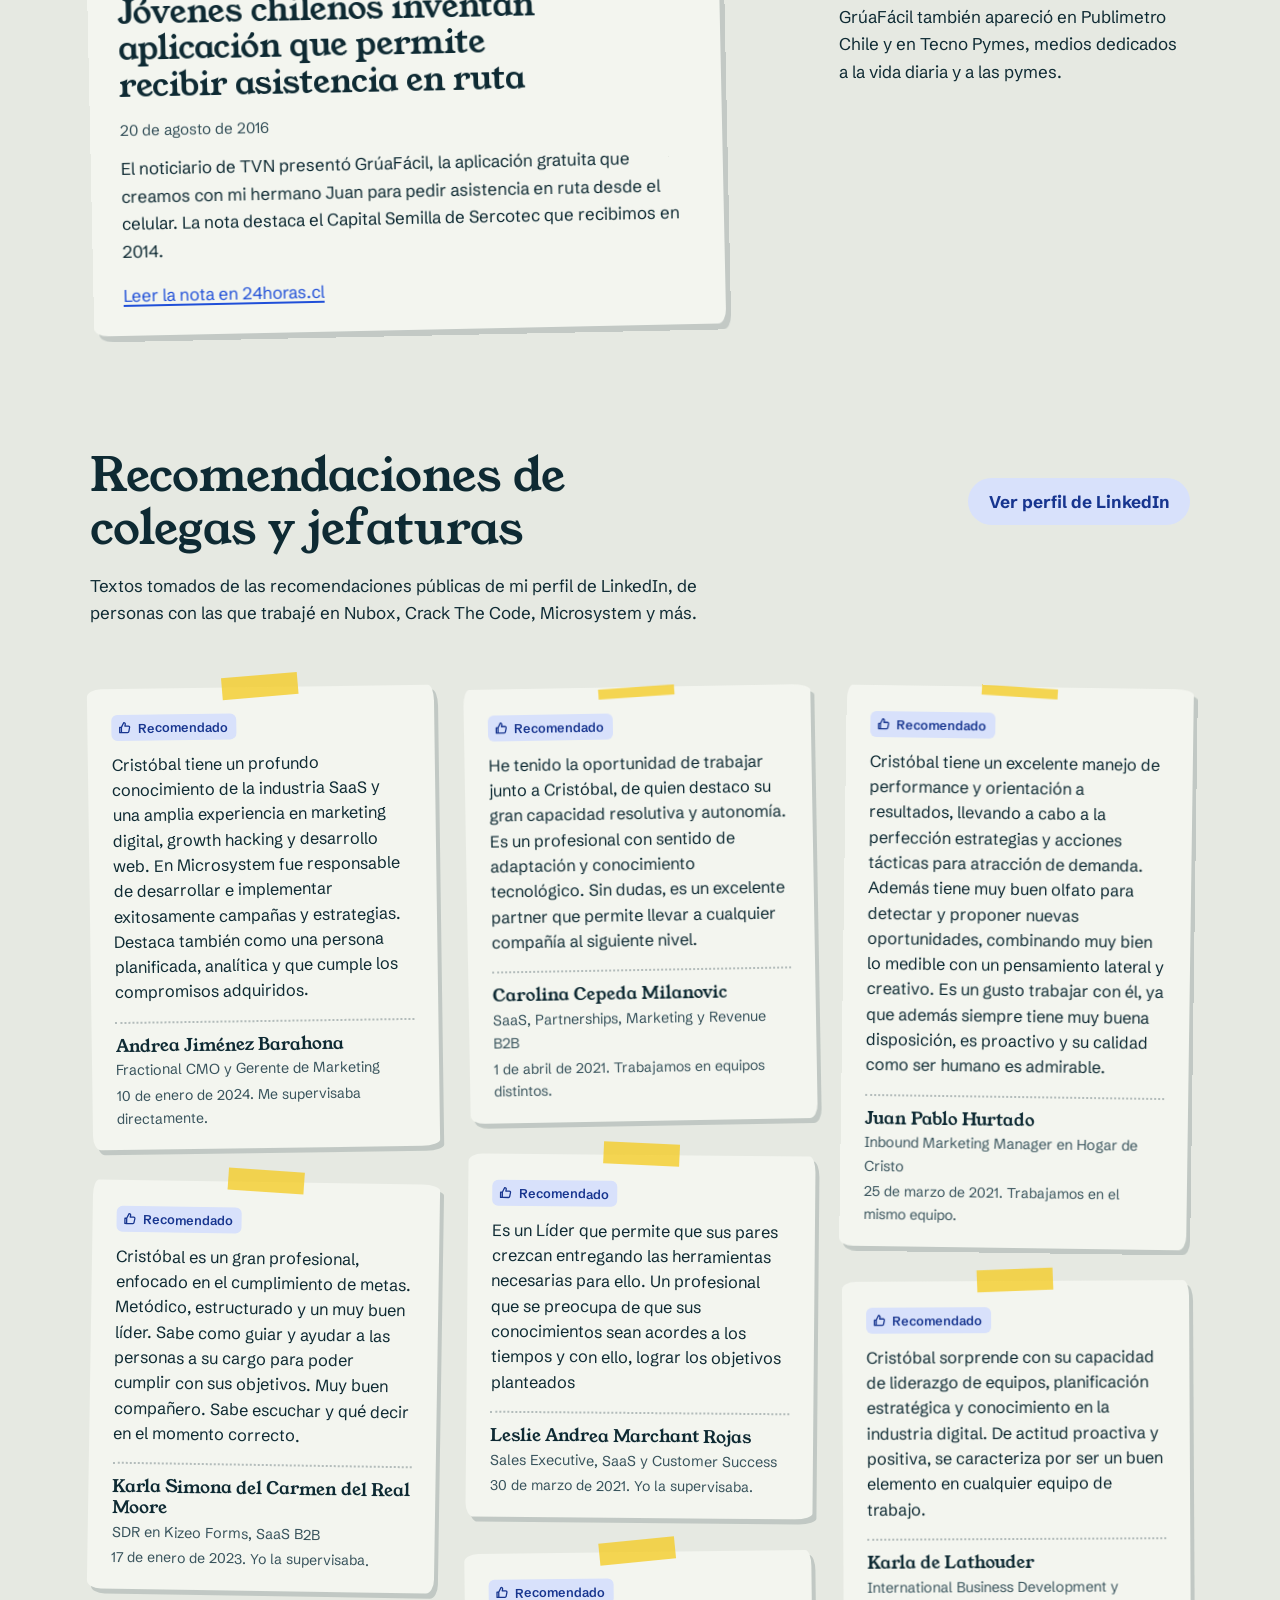
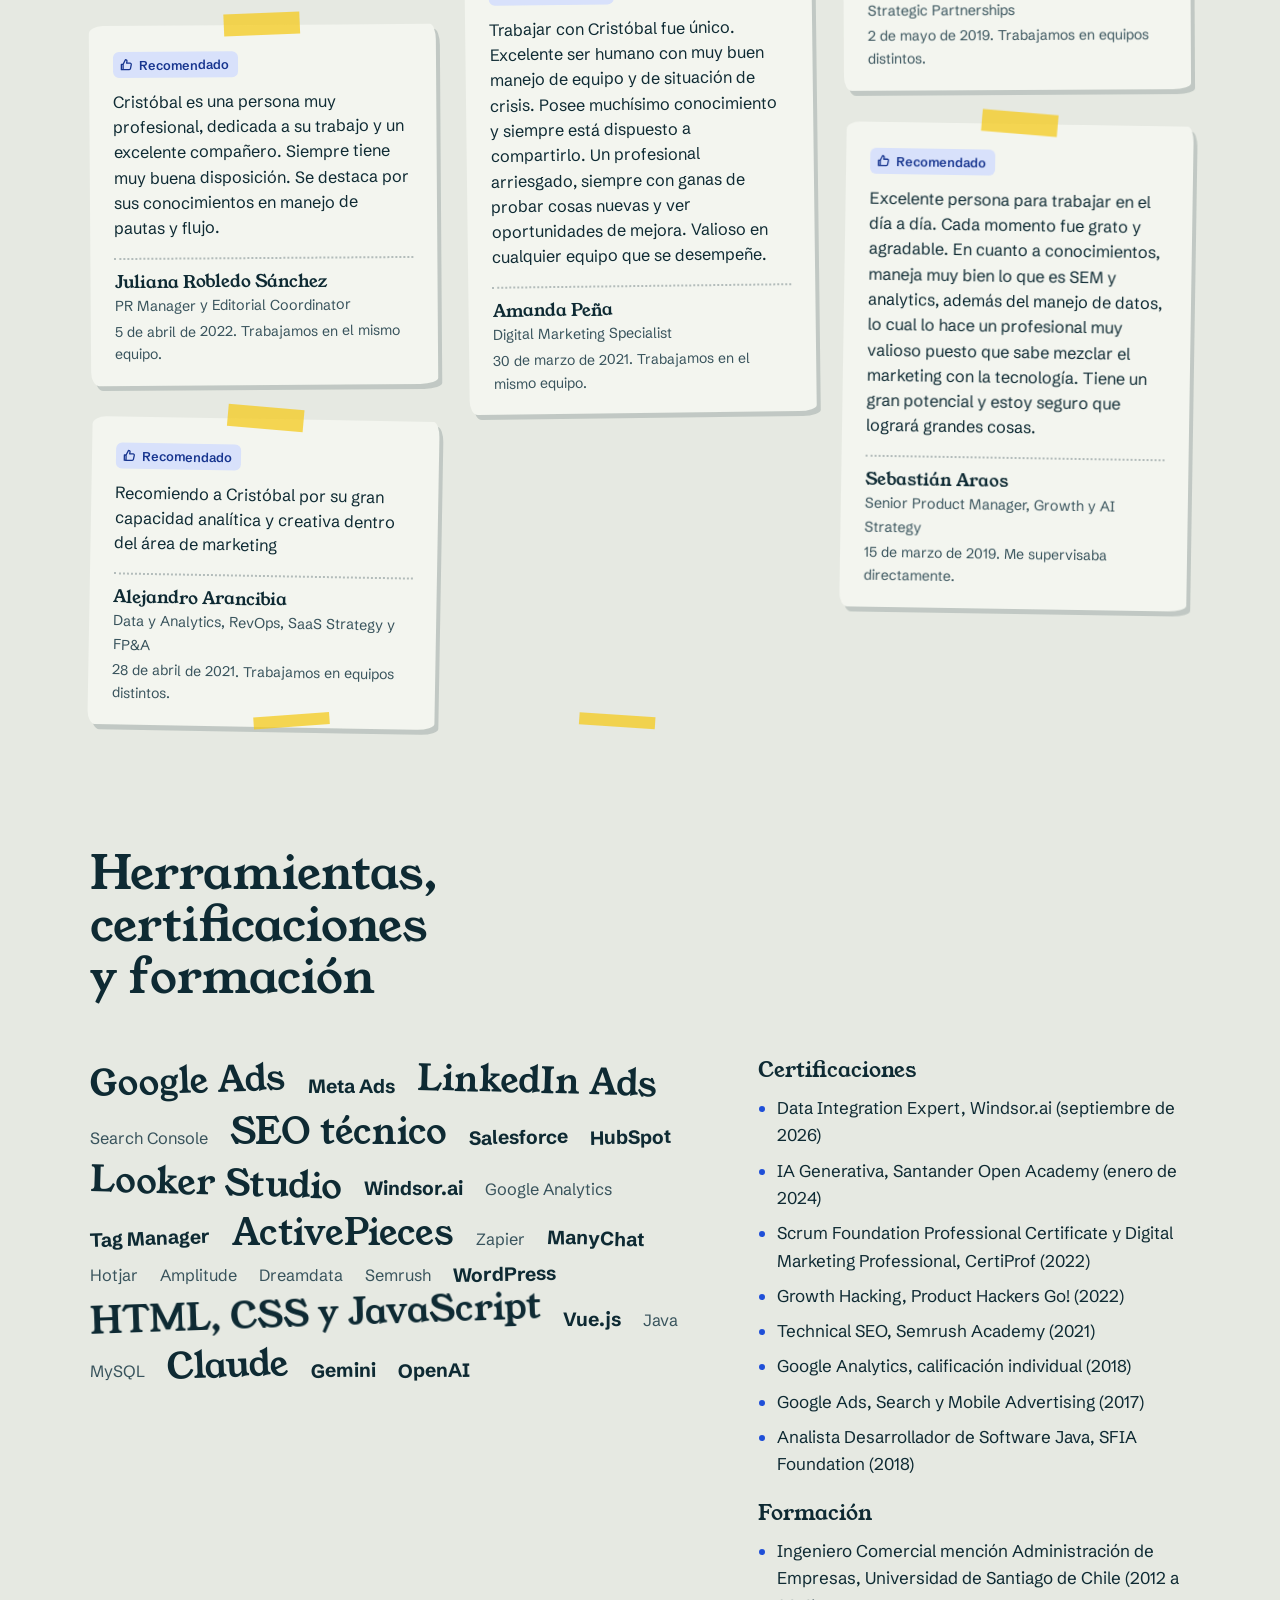
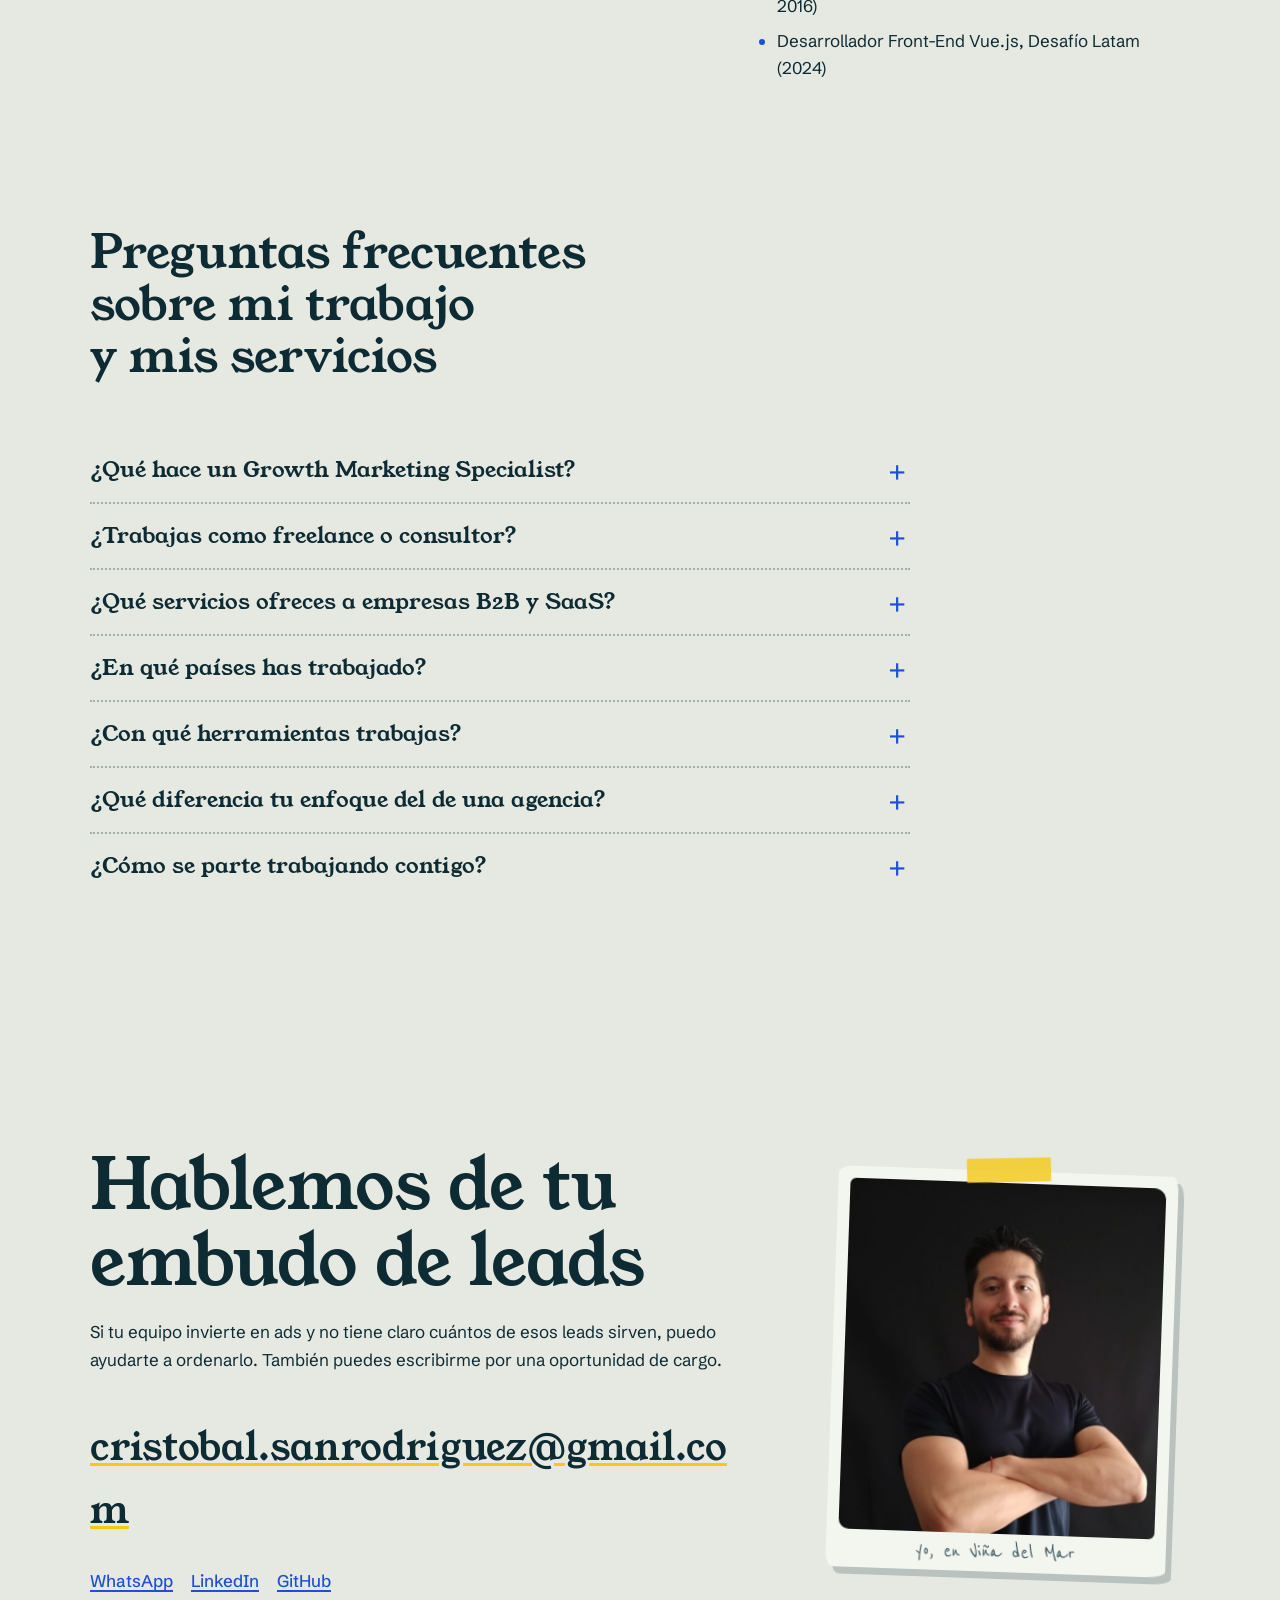
==== commit 6652477d: "Cambios de elementos Se incorpora nav y se solucionan textos" ====
--- a/index.html
+++ b/index.html
@@ -1,7 +1,7 @@
 <!doctype html>
 <html lang="es-CL">
 <head>
-  <!-- Google tag (gtag.js) -->
+    <!-- Google tag (gtag.js) -->
 <script async src="https://www.googletagmanager.com/gtag/js?id=G-9M3X4PTR04"></script>
 <script>
   window.dataLayer = window.dataLayer || [];
@@ -85,6 +85,7 @@
         "addressCountry": "CL"
       },
       "image": "https://cristobalsanhueza.cl/assets/img/cristobal-sanhueza.jpg",
+      "worksFor": { "@type": "Organization", "name": "SimpliRoute", "url": "https://www.simpliroute.com" },
       "alumniOf": [
         { "@type": "CollegeOrUniversity", "name": "Universidad de Santiago de Chile" },
         { "@type": "EducationalOrganization", "name": "Desafío Latam" }
@@ -207,24 +208,30 @@
 }
 </script>
 
+<script>document.documentElement.className+=' js';</script>
 <link rel="stylesheet" href="assets/css/styles.css">
 </head>
 <body>
 <a class="saltar" href="#contenido">Saltar al contenido</a>
 
-<header class="wrap">
-  <nav class="nav" aria-label="Principal">
-    <a class="marca" href="#inicio">Cristóbal Sanhueza</a>
-    <ul>
-      <li><a href="#resultados">Resultados</a></li>
-      <li><a href="#servicios">Servicios</a></li>
-      <li><a href="#experiencia">Experiencia</a></li>
-      <li><a href="#proyectos">Proyectos</a></li>
-      <li><a href="#recomendaciones">Recomendaciones</a></li>
-      <li><a href="#preguntas">Preguntas</a></li>
-      <li><a href="#contacto">Contacto</a></li>
-    </ul>
-  </nav>
+<header class="cabecera" id="cabecera">
+  <div class="wrap">
+    <nav class="nav" aria-label="Principal">
+      <a class="marca" href="#inicio">Cristóbal Sanhueza</a>
+      <button class="burger" type="button" id="burger" aria-expanded="false" aria-controls="menu" aria-label="Abrir menú" hidden>
+        <span class="burger-raya"></span><span class="burger-raya"></span><span class="burger-raya"></span>
+      </button>
+      <ul id="menu">
+        <li><a href="#resultados">Resultados</a></li>
+        <li><a href="#servicios">Servicios</a></li>
+        <li><a href="#experiencia">Experiencia</a></li>
+        <li><a href="#proyectos">Proyectos</a></li>
+        <li><a href="#recomendaciones">Recomendaciones</a></li>
+        <li><a href="#preguntas">Preguntas</a></li>
+        <li><a href="#contacto" class="nav-cta">Contacto</a></li>
+      </ul>
+    </nav>
+  </div>
 </header>
 
 <main id="contenido">
@@ -270,7 +277,7 @@
           <text x="266" y="350">pero buenos</text>
           <text x="304" y="462">reuniones:</text>
           <text x="304" y="490">+60%</text>
-          <text x="304" y="518">product fit*</text>
+          <text x="304" y="518">product fit</text>
         </g>
         <path d="M262 330 C250 334 244 340 240 348" fill="none" stroke="#38535C" stroke-width="2.2" stroke-linecap="round" aria-hidden="true"/>
         <path d="M240 338 L240 349 L251 347" fill="none" stroke="#38535C" stroke-width="2.2" stroke-linecap="round" stroke-linejoin="round" aria-hidden="true"/>
@@ -320,7 +327,7 @@
       <article class="r r6">
         <span class="fig">857</span>
         <h3>Reuniones comerciales en 12 meses, 70% con product fit</h3>
-        <p>Reuniones primer contacto en un año, en una operación con seis países. El 55% llegó desde Google Ads y Meta Ads.</p>
+        <p>Reuniones de primer contacto en un año, en una operación con seis países. El 55% llegó desde Google Ads y Meta Ads.</p>
       </article>
 
       <aside class="honesto" aria-labelledby="t-honesto">
@@ -354,21 +361,21 @@
         <h3>Auditoría de calidad de lead y atribución</h3>
         <div>
           <p>Defino con marketing y ventas qué es un lead válido y un SQL, reviso UTMs y atribución en el CRM, y detecto leads perdidos o mal clasificados.</p>
-          <span class="prueba">Prueba: Definí las reglas de negocio (lead válido, SQL, atribución por UTM) que usa todo el equipo, y corregí errores en Salesforce como el cambio de horario de verano en el corte mensual y leads de países sin sincronizar para ser atendidos por SDRs.</span>
+          <span class="prueba">Prueba: definí las reglas de negocio (lead válido, SQL, atribución por UTM) que usa todo el equipo, y corregí errores en Salesforce como el cambio de horario de verano en el corte mensual y leads de países sin sincronizar para ser atendidos por SDRs.</span>
         </div>
       </article>
       <article class="svc">
         <h3>Dashboards y reportes automáticos de marketing</h3>
         <div>
           <p>Un dashboard diario conectado a las plataformas de anuncios y al CRM, y un reporte mensual con reconciliación de presupuesto e insights.</p>
-          <span class="prueba">Prueba: Diseñé y desarollé un dashboard diario automático con Windsor.ai y Salesforce, complementado con un reporte mensual de Paid Media automatizado.</span>
+          <span class="prueba">Prueba: diseñé y desarrollé un dashboard diario automático con Windsor.ai y Salesforce, complementado con un reporte mensual de Paid Media automatizado.</span>
         </div>
       </article>
       <article class="svc">
         <h3>Automatización de RevOps y marketing</h3>
         <div>
           <p>Flujos entre el CRM, WhatsApp y Slack: primer contacto automático, ruteo por ejecutivo y zona horaria, y nurturing de leads pequeños. Migraciones de Zapier a ActivePieces.</p>
-          <span class="prueba">Prueba: Flujos de RevOps en producción con foco en mejorar tasa de respuesta a prospectos (Salesforce, ManyChat y Slack), migrados de Zapier a ActivePieces, y flujos en HubSpot enfocadas en nurturing y acciones del prospecto en el journey.</span>
+          <span class="prueba">Prueba: flujos de RevOps en producción con foco en mejorar tasa de respuesta a prospectos (Salesforce, ManyChat y Slack), migrados de Zapier a ActivePieces, y flujos en HubSpot enfocadas en nurturing y acciones del prospecto en el journey.</span>
         </div>
       </article>
       <article class="svc">
@@ -382,7 +389,7 @@
         <h3>Plan de inversión Paid y análisis de competencia</h3>
         <div>
           <p>Análisis de los canales pagos de la competencia y propuesta de reparto de presupuesto entre Google, Meta y LinkedIn, con análisis de riesgo.</p>
-          <span class="prueba">Prueba: Creación del plan de inversión Paid anual y por Q, más análisis de competidores en las compañias que he colaborado.</span>
+          <span class="prueba">Prueba: creación del plan de inversión Paid anual y por Q, más análisis de competidores en las compañías en que he colaborado.</span>
         </div>
       </article>
     </div>
@@ -452,7 +459,7 @@
         <div class="cuando">2021 a 2022<small>Remoto</small></div>
         <div>
           <h3>SEM y SEO Specialist, líder de Performance Marketing</h3>
-          <p class="org">Crack The Code | Empresa Edtech para jóvenes y niñps</p>
+          <p class="org">Crack The Code | Empresa Edtech para jóvenes y niños</p>
           <ul>
             <li>Diseñé la estrategia SEO y SEM y gestioné campañas en Google Ads, Facebook Ads y LinkedIn Ads.</li>
             <li>Aumenté <mark>52% los leads por plataformas pagas</mark>, bajé 25% el costo por lead y subí 32% la calidad de los leads.</li>
--- a/assets/css/styles.css
+++ b/assets/css/styles.css
@@ -40,13 +40,42 @@
 .saltar:focus{top:12px}
 mark{background:var(--senal);color:var(--tinta);padding:.02em .28em;border-radius:3px 8px 4px 9px;-webkit-box-decoration-break:clone;box-decoration-break:clone}
 
-/* nav */
-.nav{display:flex;flex-wrap:wrap;align-items:baseline;justify-content:space-between;gap:10px 28px;padding-block:22px}
+/* nav fijo */
+html{scroll-padding-top:84px}
+.cabecera{position:sticky;top:0;z-index:50;background:var(--papel);border-bottom:2px solid transparent;transition:border-color .2s ease,box-shadow .2s ease}
+.cabecera.con-sombra{border-bottom-color:var(--tinta);box-shadow:0 5px 0 rgba(14,42,51,.1)}
+.nav{position:relative;display:flex;flex-wrap:wrap;align-items:center;justify-content:space-between;gap:8px 28px;padding-block:14px}
 .marca{font-family:var(--serif);font-size:1.35rem;color:var(--tinta);text-decoration:none}
 .marca:hover{background:none;color:var(--ruta)}
-.nav ul{display:flex;flex-wrap:wrap;gap:6px 22px;list-style:none;margin:0;padding:0;font-weight:500;font-size:.98rem}
-.nav ul a{color:var(--tinta);text-decoration:none;padding:2px 0;border-bottom:2px solid transparent}
+.nav ul{display:flex;flex-wrap:wrap;align-items:center;gap:6px 22px;list-style:none;margin:0;padding:0;font-weight:500;font-size:.98rem}
+.nav ul a{display:inline-block;color:var(--tinta);text-decoration:none;padding:2px 0;border-bottom:2px solid transparent}
 .nav ul a:hover{background:none;border-bottom-color:var(--tinta)}
+.nav ul a[aria-current="true"]{border-bottom-color:var(--ruta)}
+.nav ul a.nav-cta{padding:.28em .95em;border:2px solid var(--tinta);border-radius:var(--borde-a);font-weight:600}
+.nav ul a.nav-cta:hover{background:var(--senal);border-color:var(--tinta)}
+.nav ul a.nav-cta[aria-current="true"]{background:var(--tinta);color:var(--papel)}
+.burger{display:none;width:46px;height:46px;padding:0;margin-right:-6px;background:none;border:0;cursor:pointer;position:relative;color:var(--tinta)}
+.burger-raya{position:absolute;left:9px;right:9px;height:3px;background:currentColor;border-radius:3px 5px 2px 4px;transition:transform .22s ease,opacity .15s ease}
+.burger-raya:nth-child(1){top:14px;transform:rotate(-1.5deg)}
+.burger-raya:nth-child(2){top:22px;right:13px;transform:rotate(1deg)}
+.burger-raya:nth-child(3){top:30px;transform:rotate(-1deg)}
+.burger[aria-expanded="true"] .burger-raya:nth-child(1){top:22px;transform:rotate(45deg)}
+.burger[aria-expanded="true"] .burger-raya:nth-child(2){opacity:0}
+.burger[aria-expanded="true"] .burger-raya:nth-child(3){top:22px;transform:rotate(-45deg)}
+.burger:focus-visible{outline-offset:0}
+
+@media (max-width:860px){
+  html{scroll-padding-top:72px}
+  .js .burger{display:block}
+  .js .nav ul{display:none;position:absolute;top:100%;left:0;right:0;z-index:5;flex-direction:column;align-items:stretch;flex-wrap:nowrap;gap:0;margin:0 -12px;padding:10px 22px 18px;background:var(--papel-claro);border:2px solid var(--tinta);border-top:0;border-radius:0 0 18px 8px / 0 0 10px 16px;box-shadow:5px 7px 0 rgba(14,42,51,.2);font-size:1.15rem}
+  .js .nav.abierto ul{display:flex}
+  .js .nav ul li + li{border-top:2px dotted rgba(14,42,51,.25)}
+  .js .nav ul a{display:block;padding:13px 2px;border-bottom:0;font-family:var(--serif);font-weight:400;font-size:1.3rem}
+  .js .nav ul a:hover{background:var(--senal)}
+  .js .nav ul a[aria-current="true"]{color:var(--ruta)}
+  .js .nav ul a.nav-cta{display:inline-block;margin-top:12px;padding:.5em 1.3em;font-family:var(--sans);font-weight:600;font-size:1.05rem;text-align:center}
+  .js .nav ul li:last-child{border-top:0}
+}
 
 /* hero */
 .hero{padding-block:clamp(24px,5vw,56px) clamp(64px,9vw,110px)}
@@ -259,9 +288,8 @@
 }
 @media (max-width:560px){
   body{font-size:1rem}
-  .nav ul{gap:4px 16px;font-size:.93rem}
   .slips{columns:1}
   .wa{width:58px;height:58px;padding:0;justify-content:center;border-radius:30px 16px 28px 14px / 16px 28px 14px 30px}
   .wa span{position:absolute;width:1px;height:1px;overflow:hidden;clip:rect(0 0 0 0);white-space:nowrap}
 }
-@media print{body::before{display:none}.res{clip-path:none}.wa{display:none}}
+@media print{body::before{display:none}.res{clip-path:none}.wa,.burger{display:none}.cabecera{position:static}}
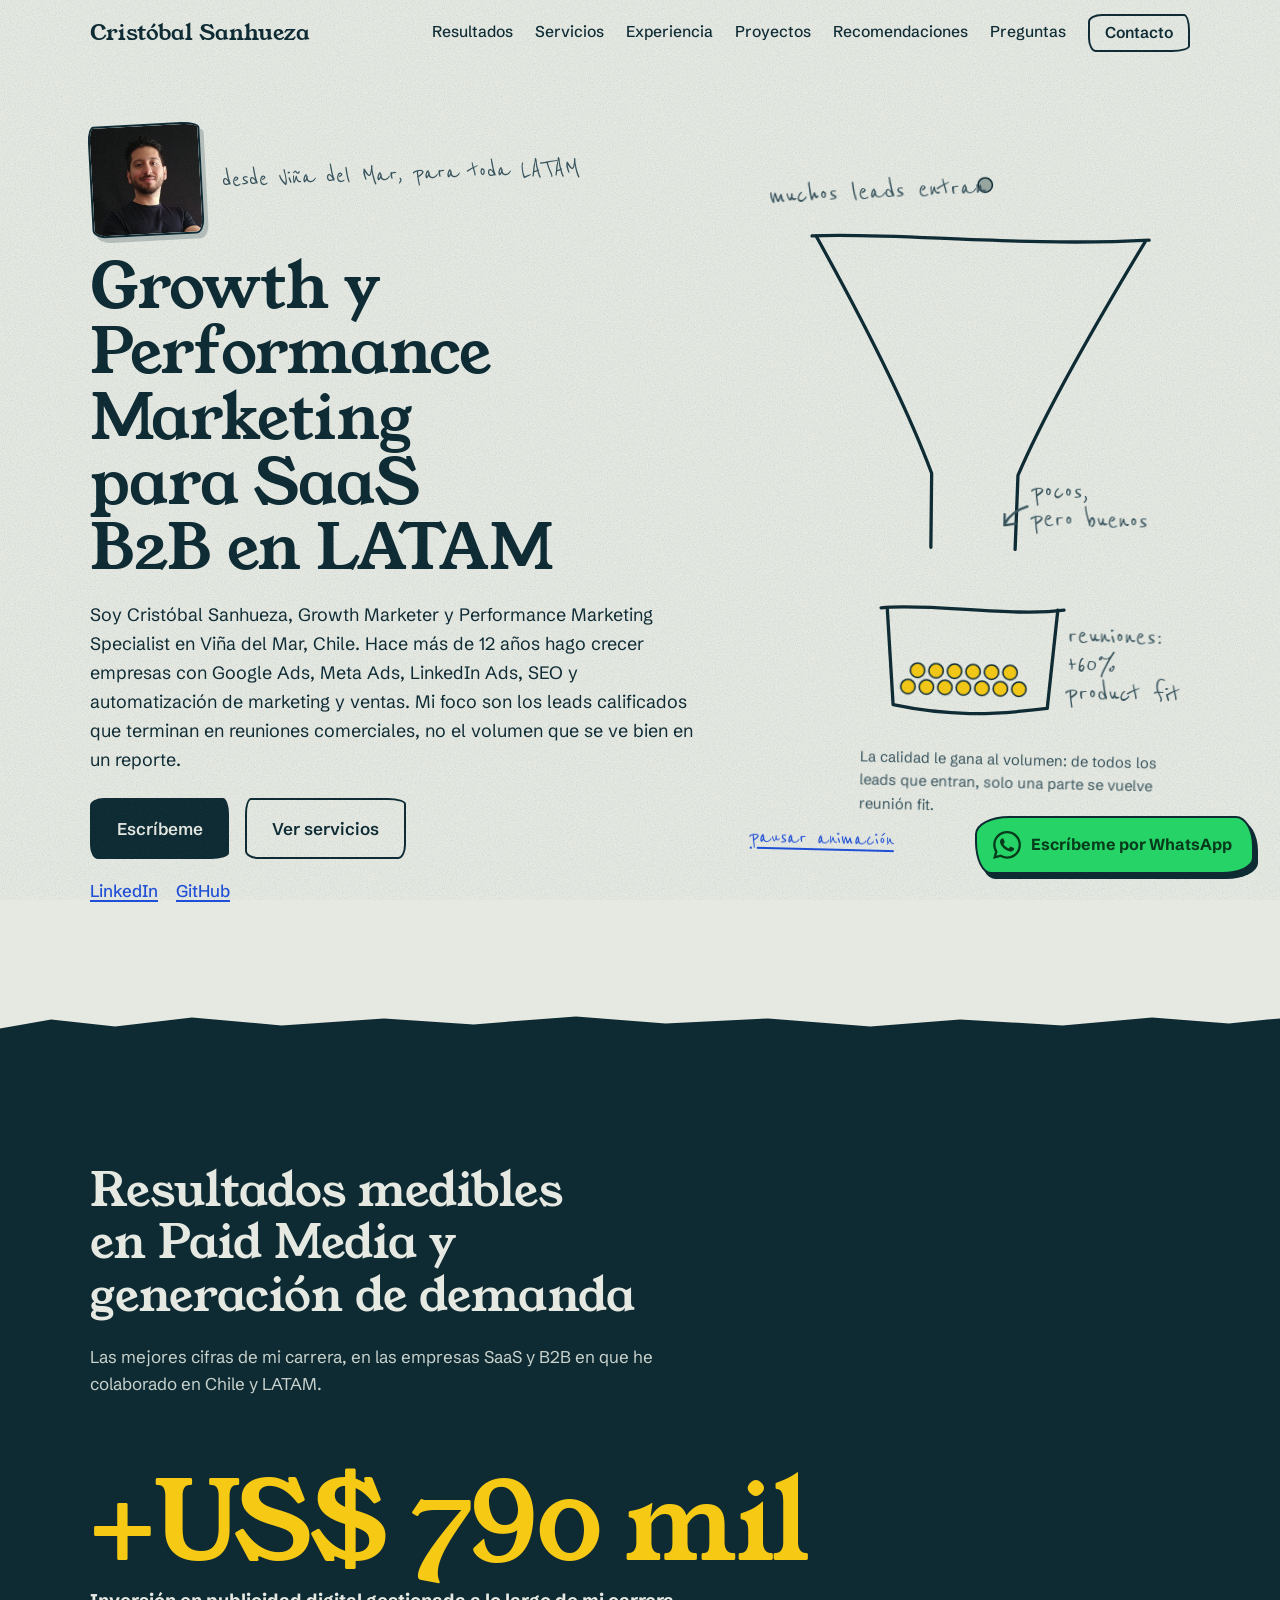
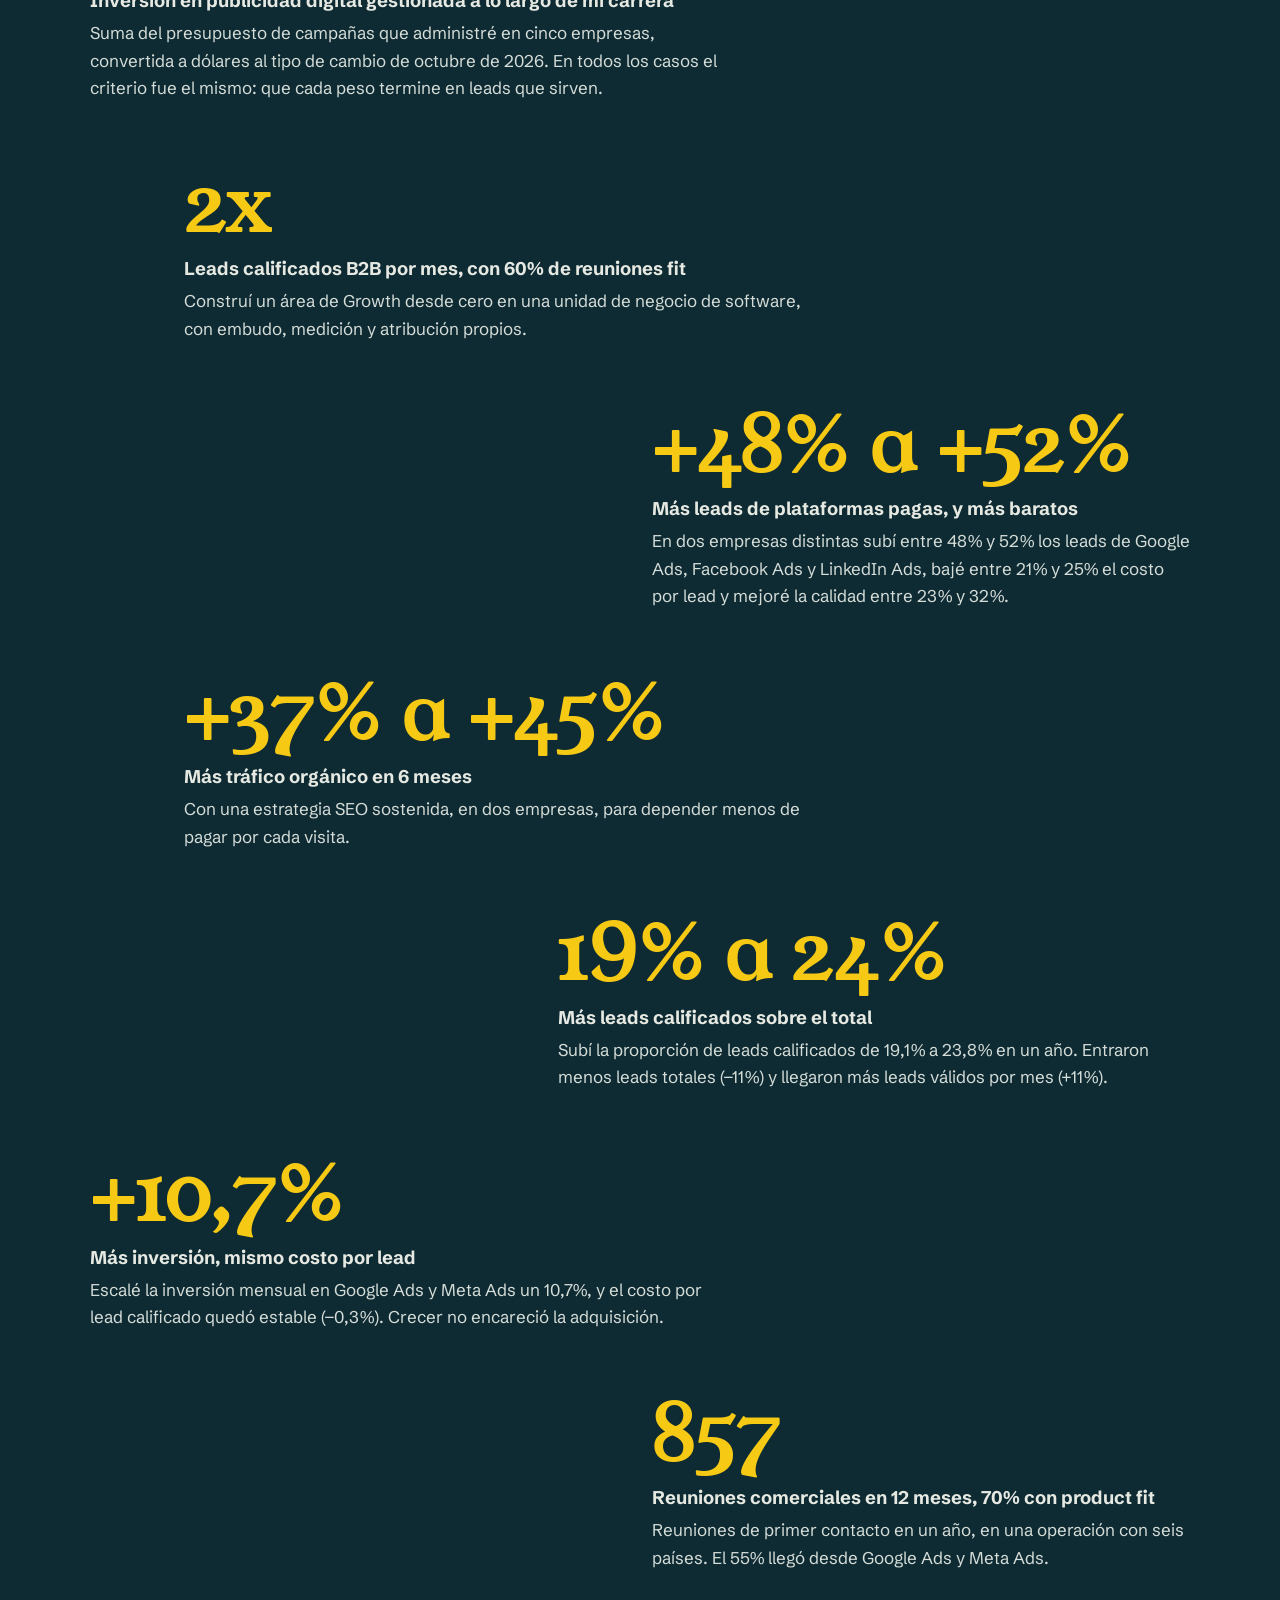
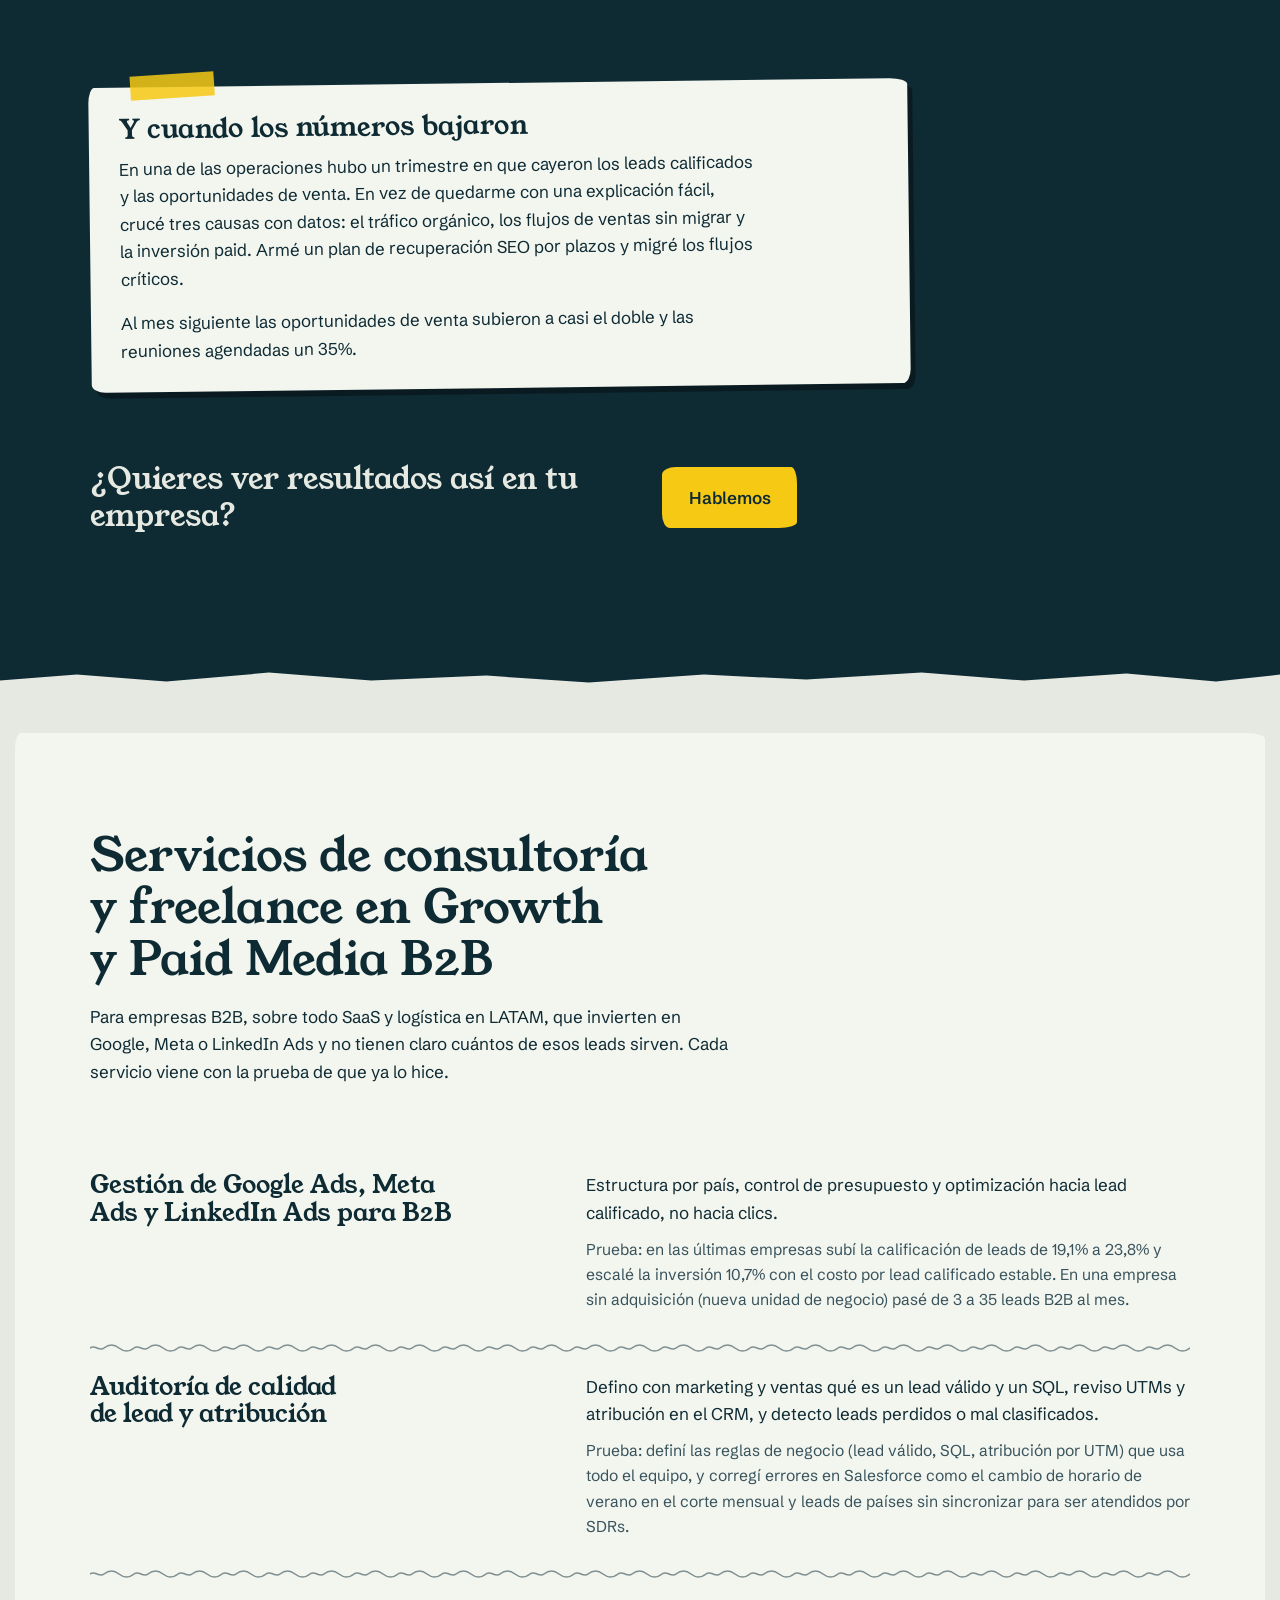
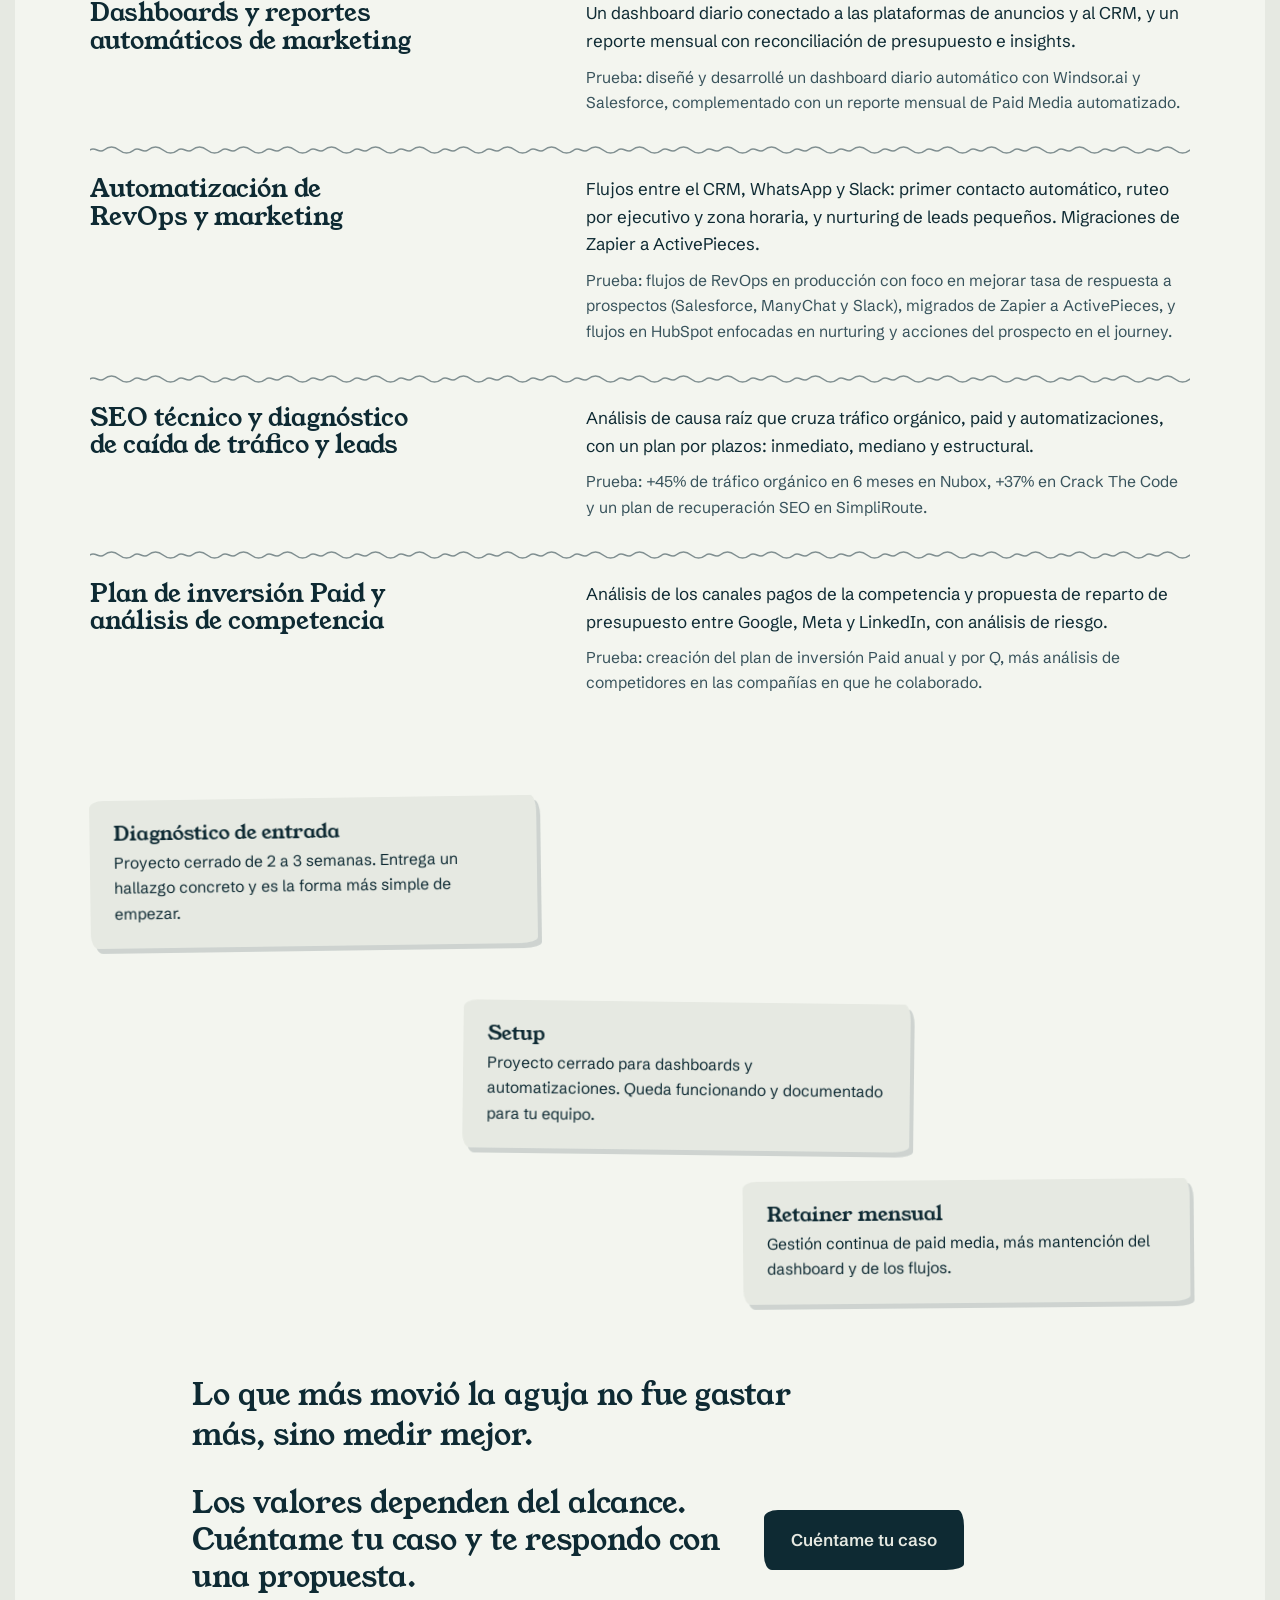
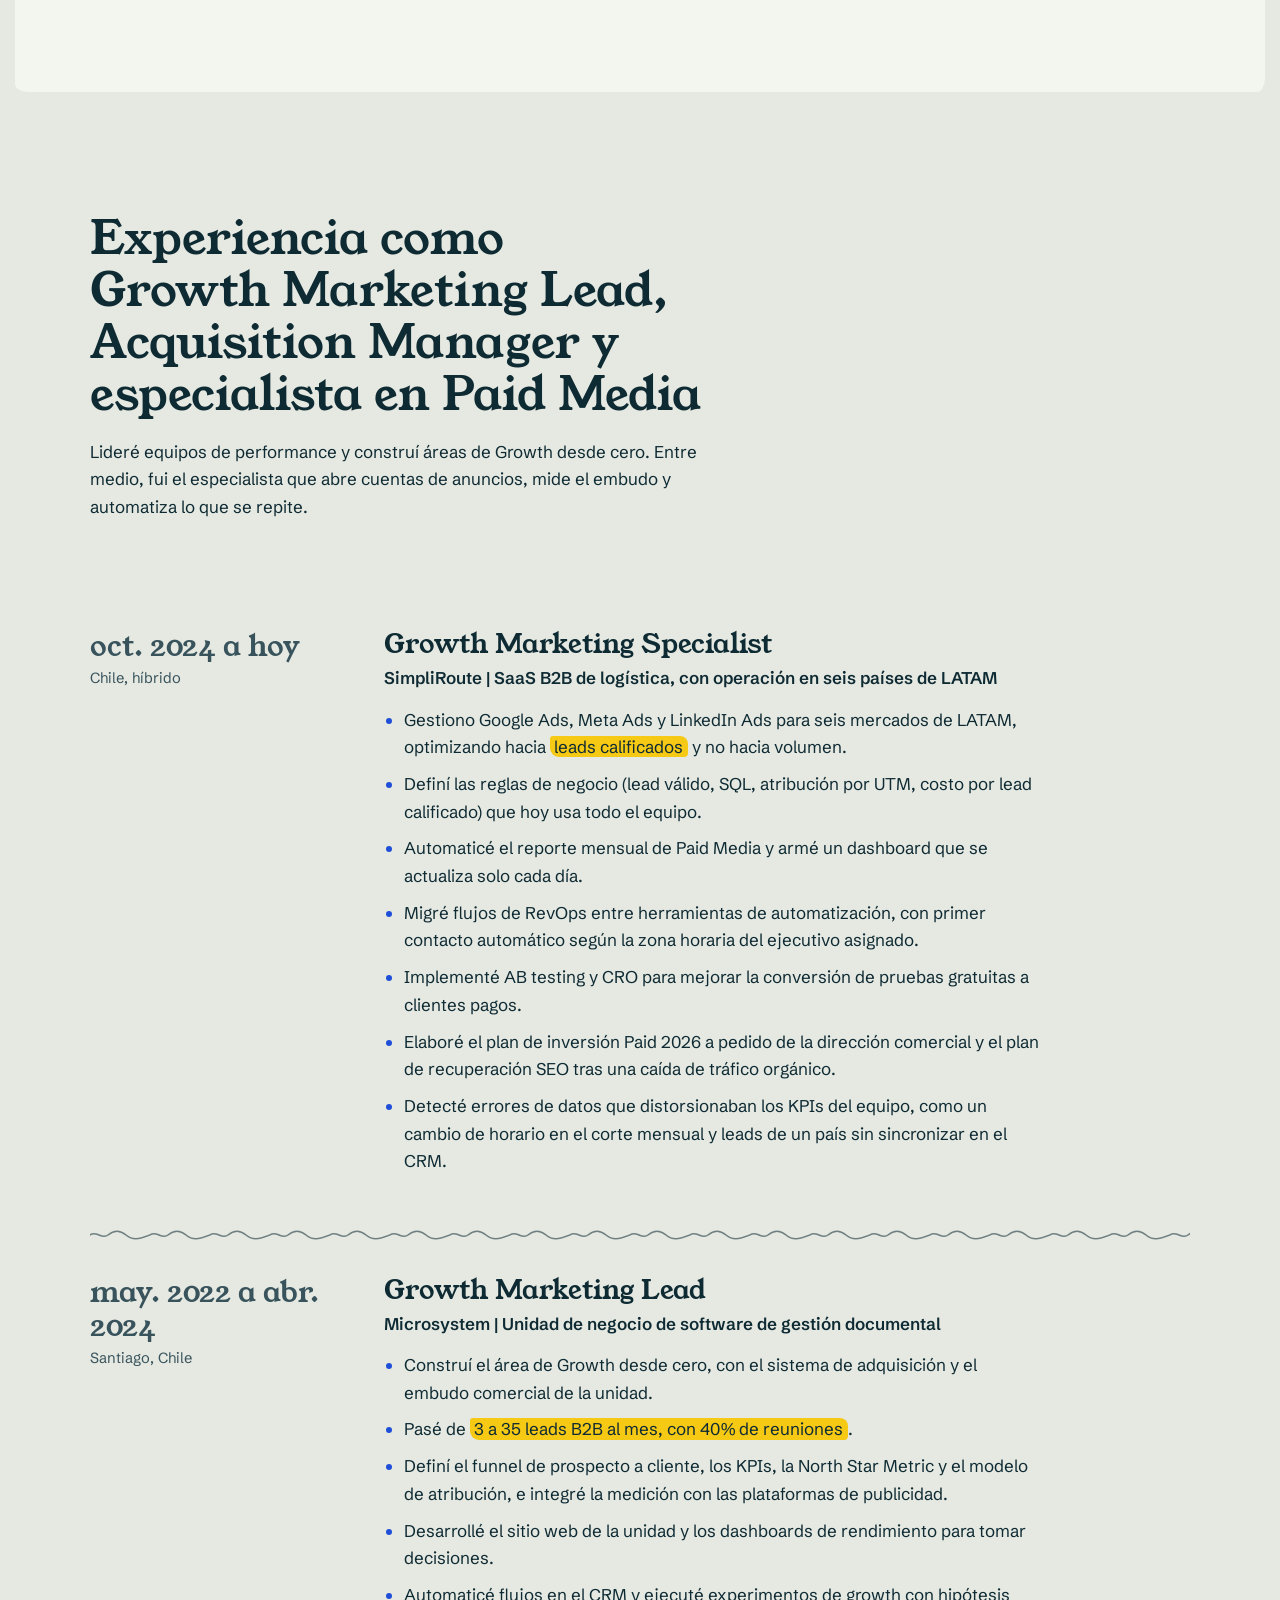
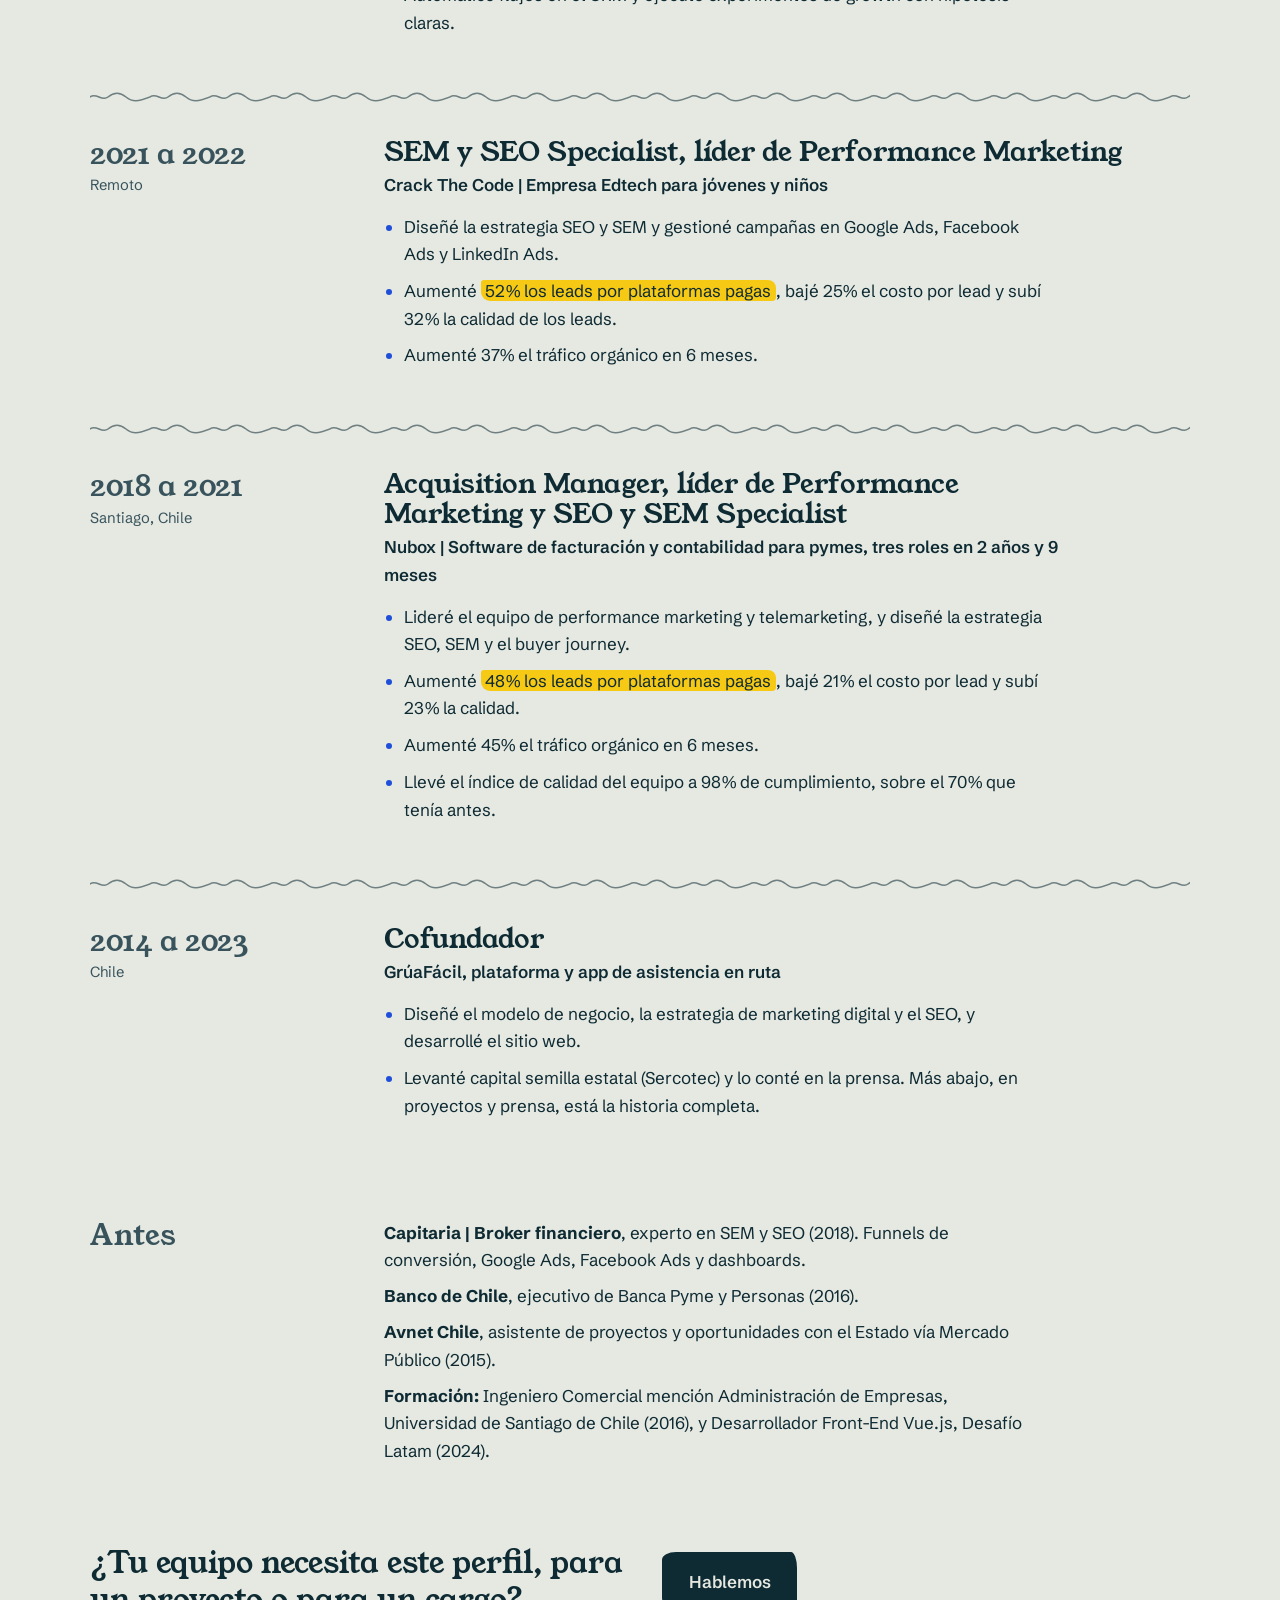
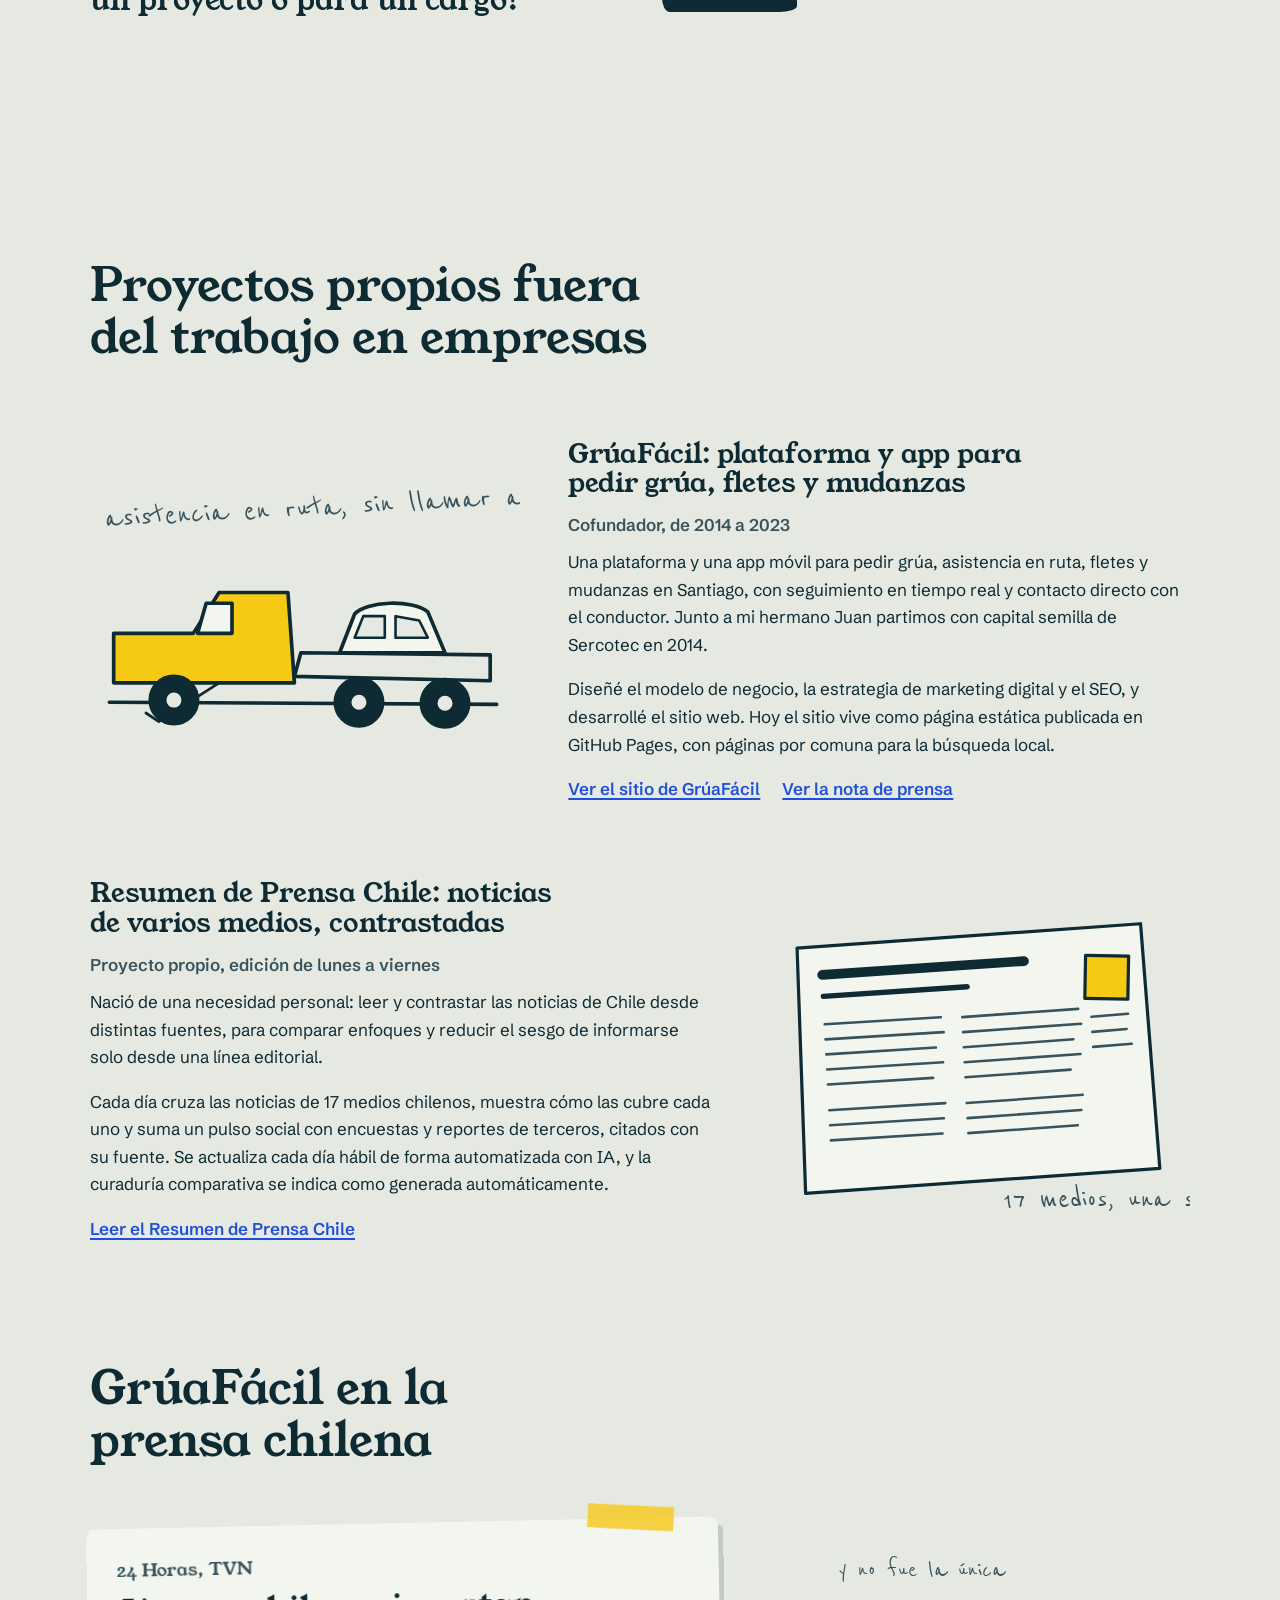
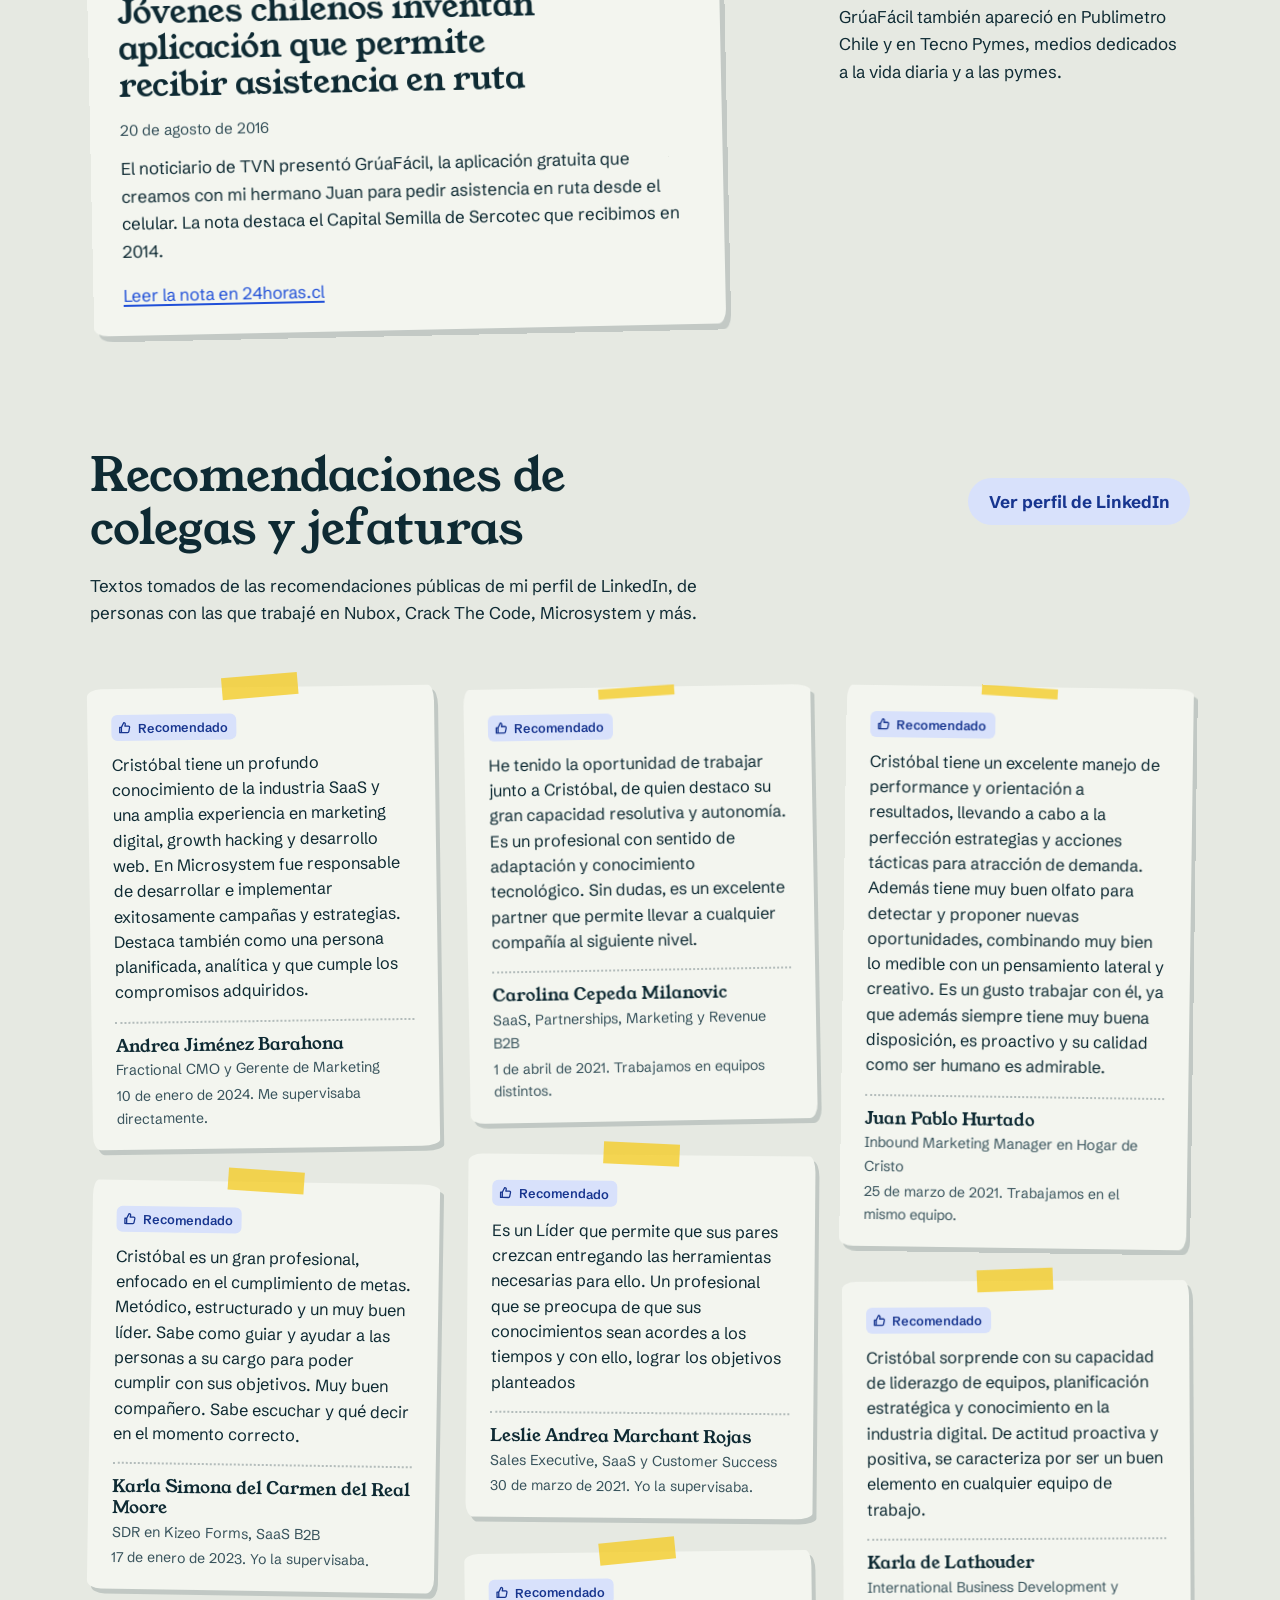
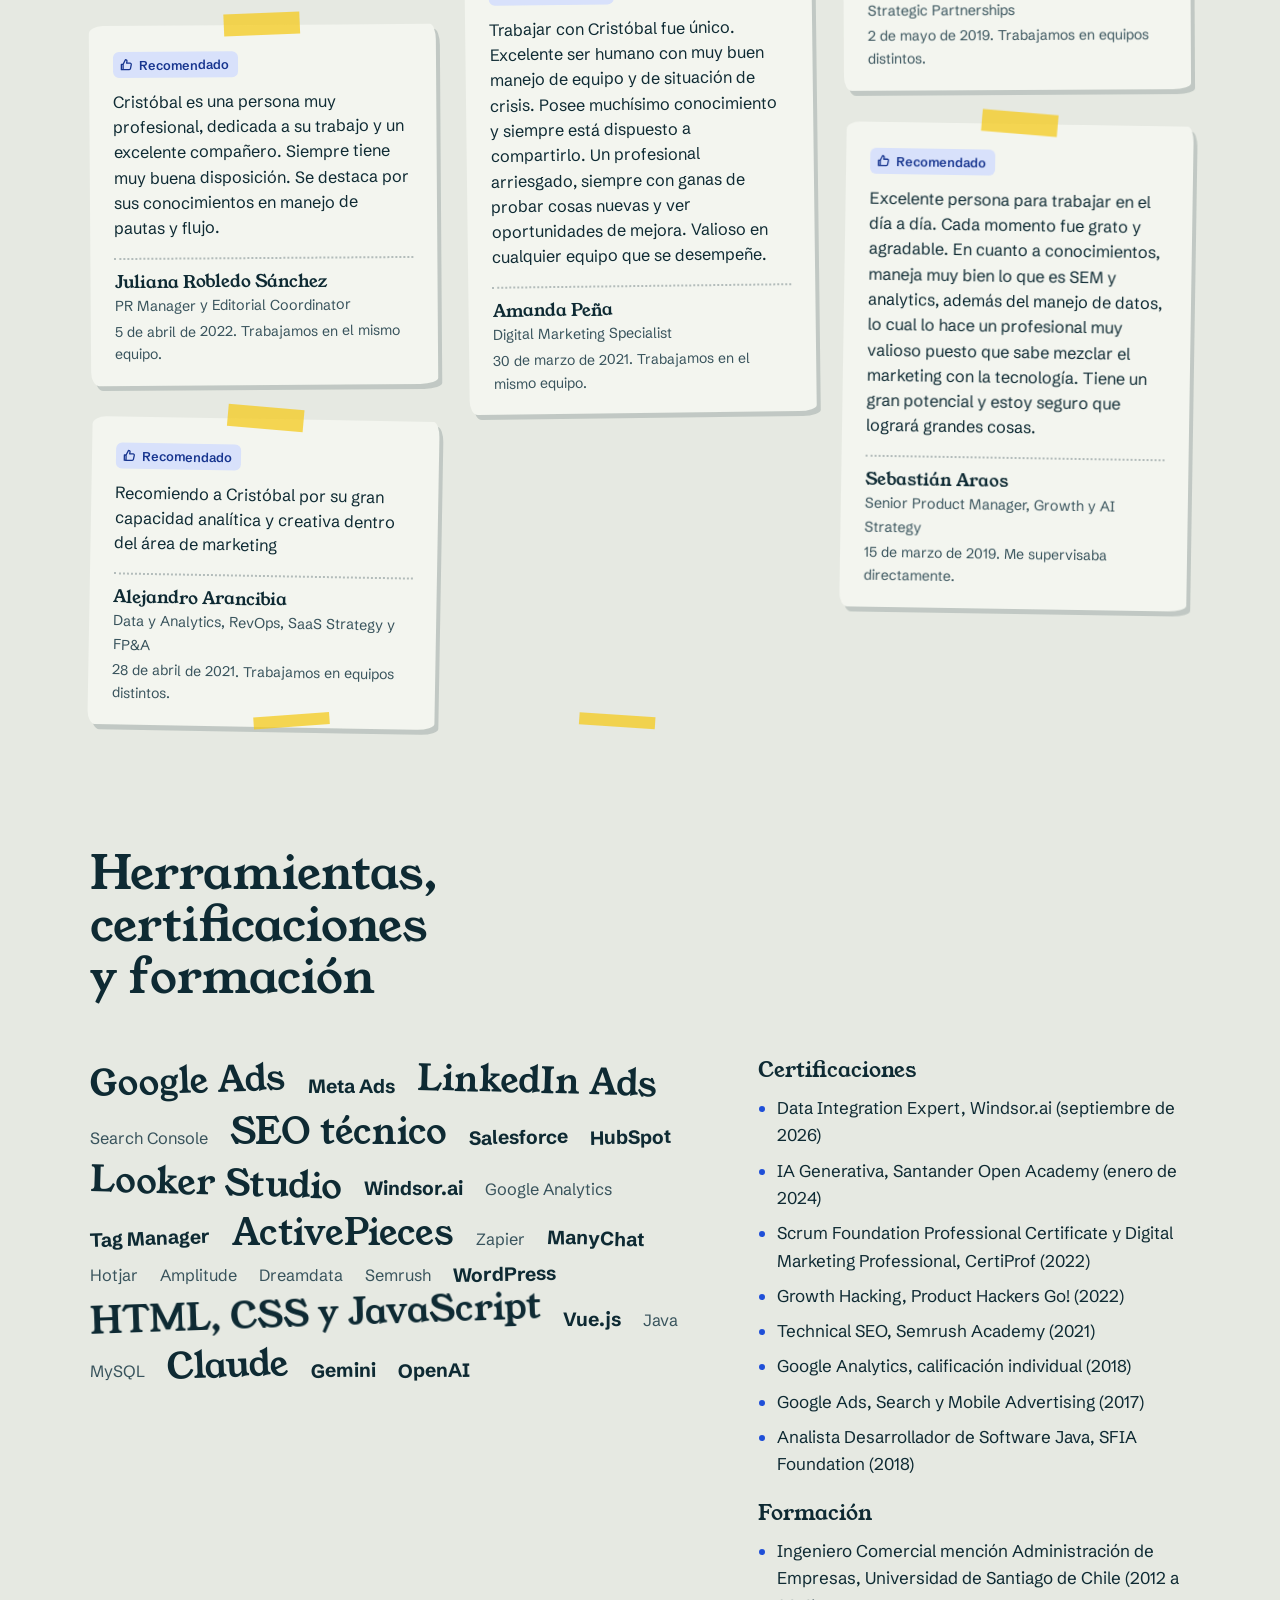
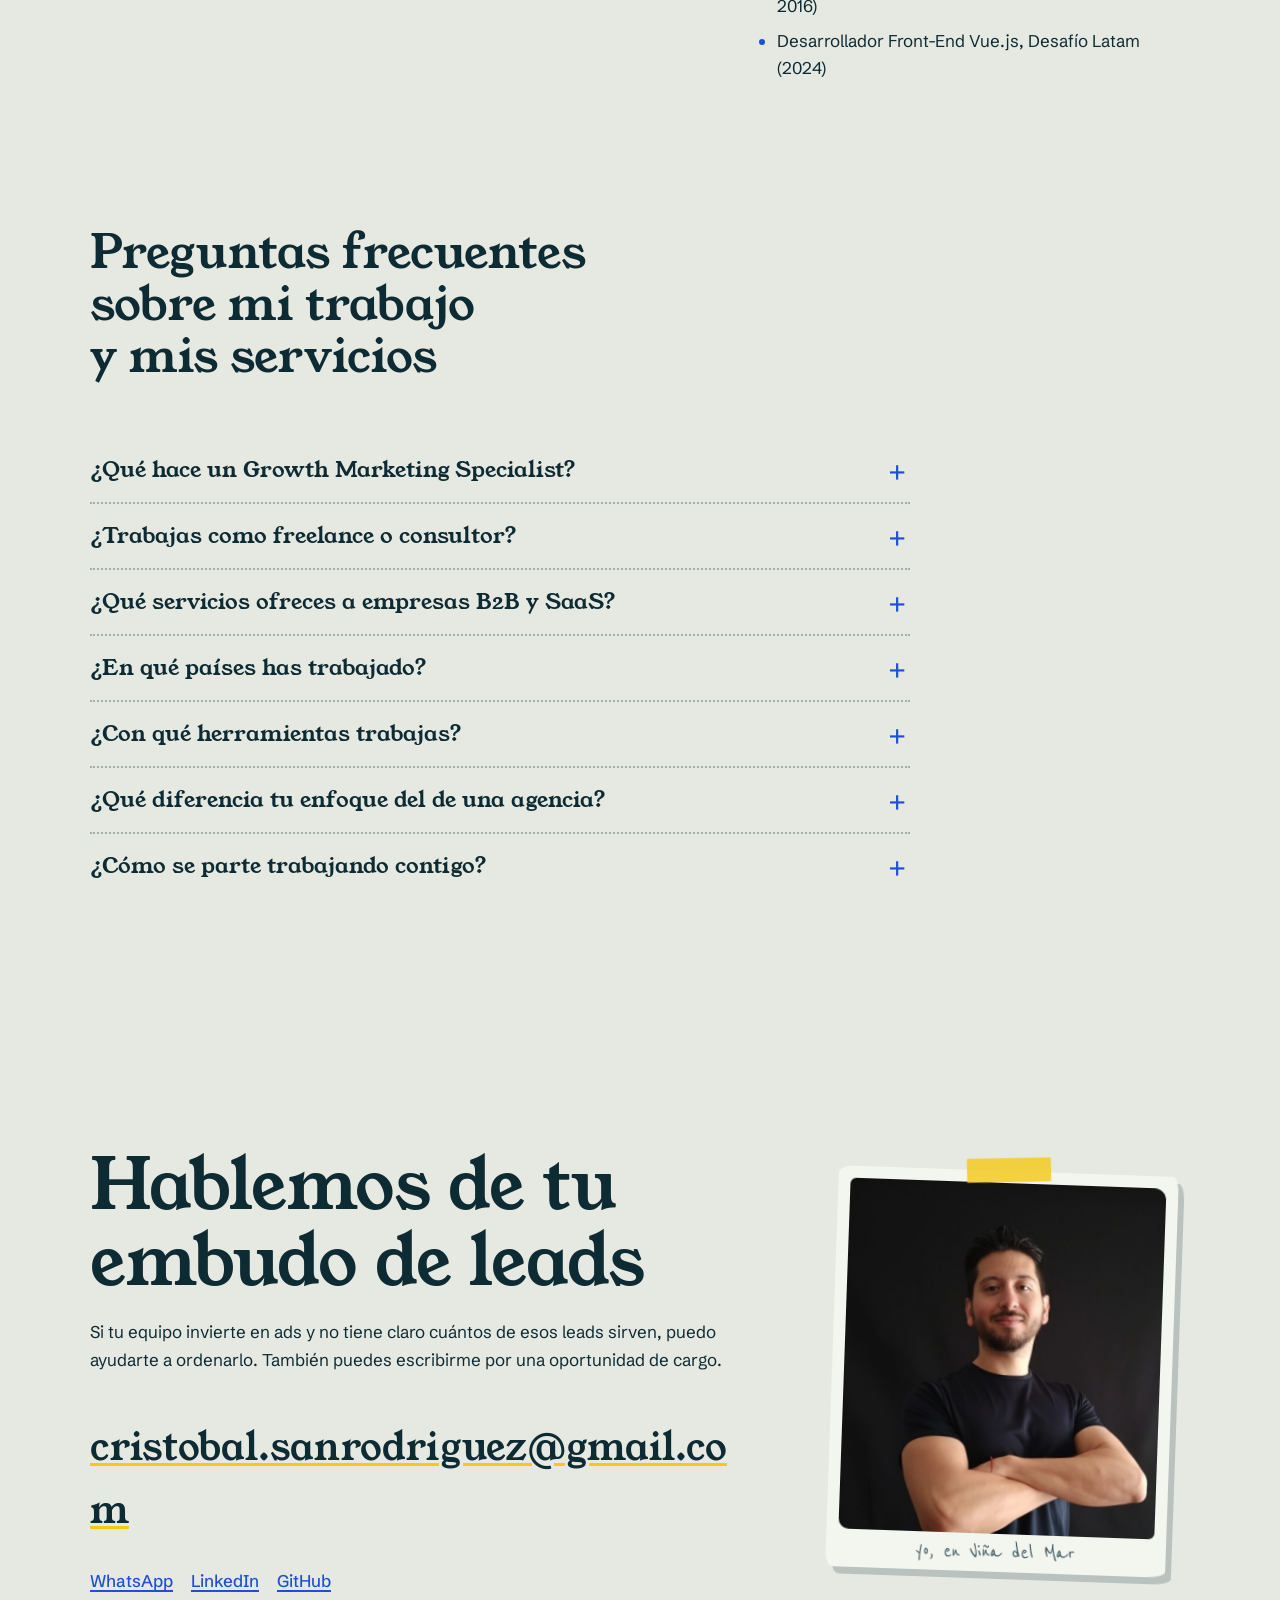
==== commit 13c99755: "Update index.html Se corrige formato dateModified línea 66" ====
--- a/index.html
+++ b/index.html
@@ -63,7 +63,7 @@
       "url": "https://cristobalsanhueza.cl/",
       "name": "Cristóbal Sanhueza | Growth y Performance Marketing para SaaS B2B",
       "inLanguage": "es-CL",
-      "dateModified": "2026-10-07",
+      "dateModified": "2026-10-09T17:00:00-03:00",
       "isPartOf": { "@id": "https://cristobalsanhueza.cl/#website" },
       "mainEntity": { "@id": "https://cristobalsanhueza.cl/#cristobal" }
     },
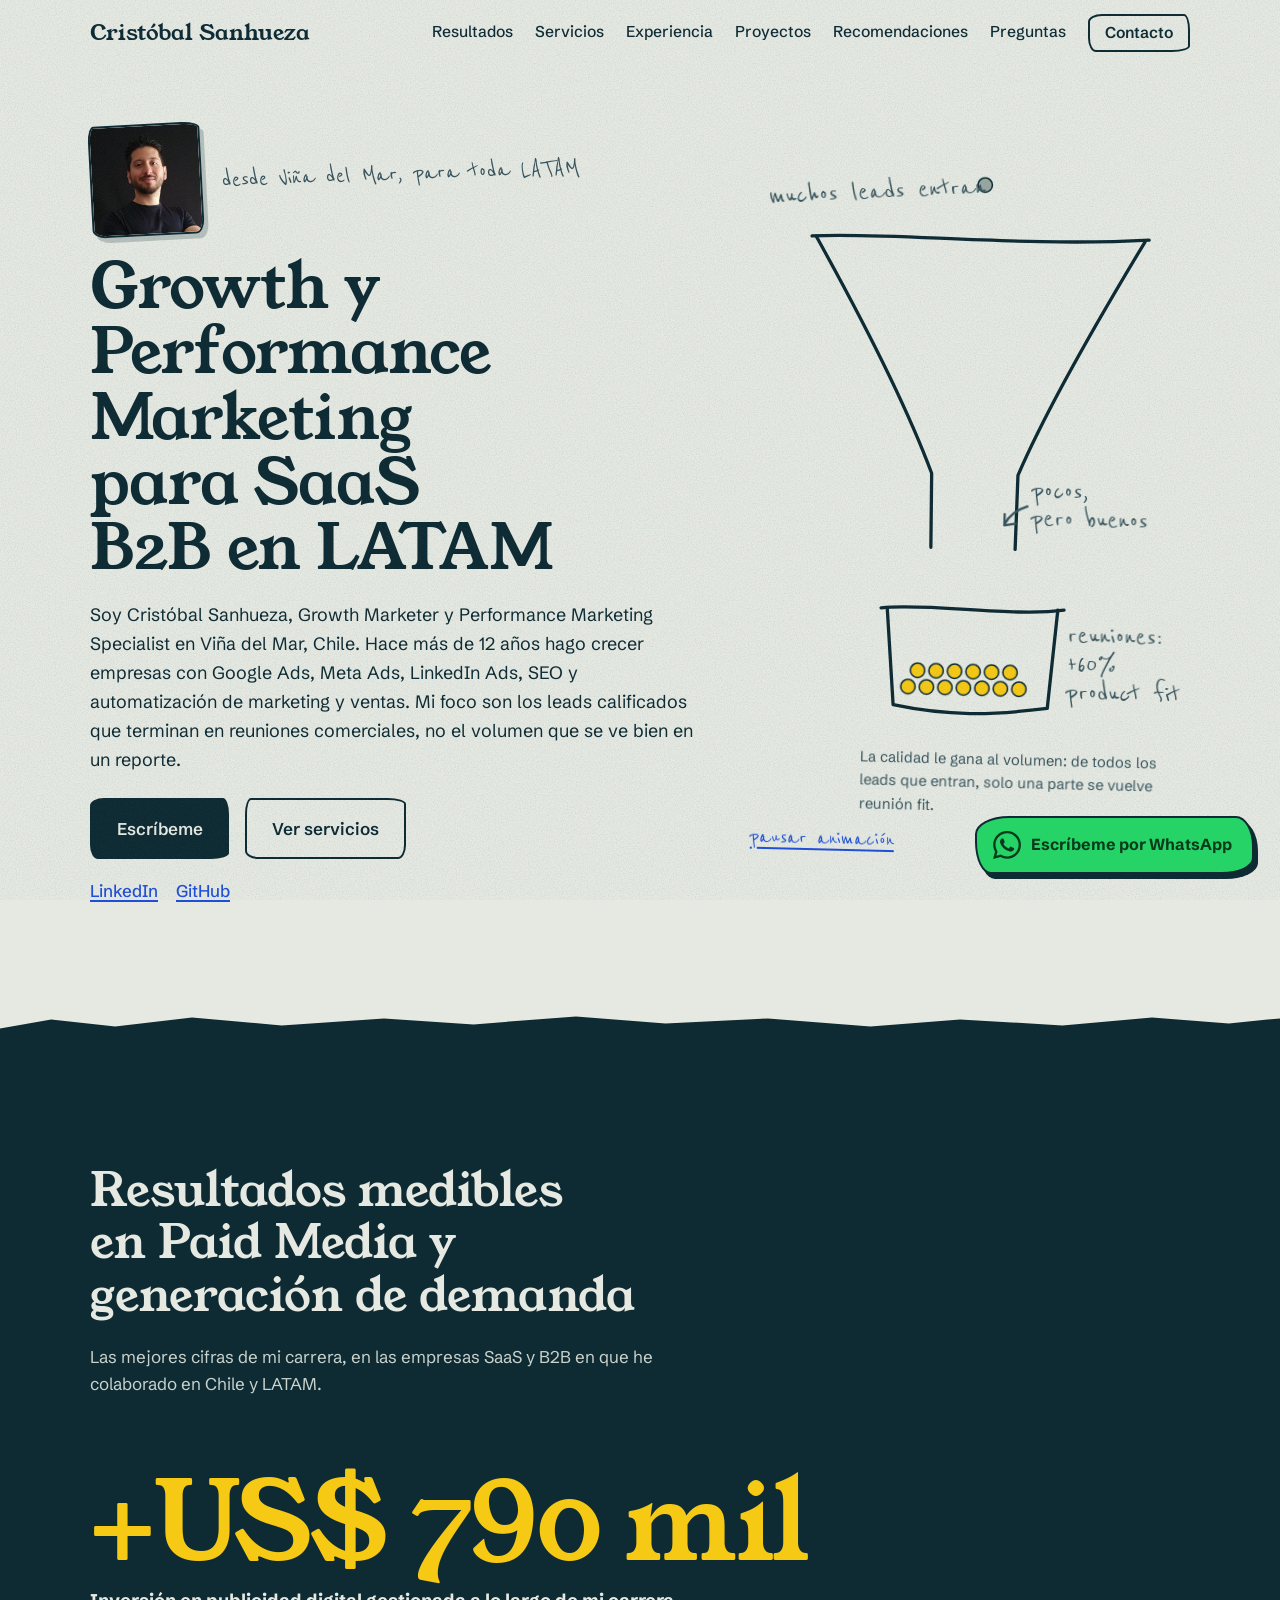
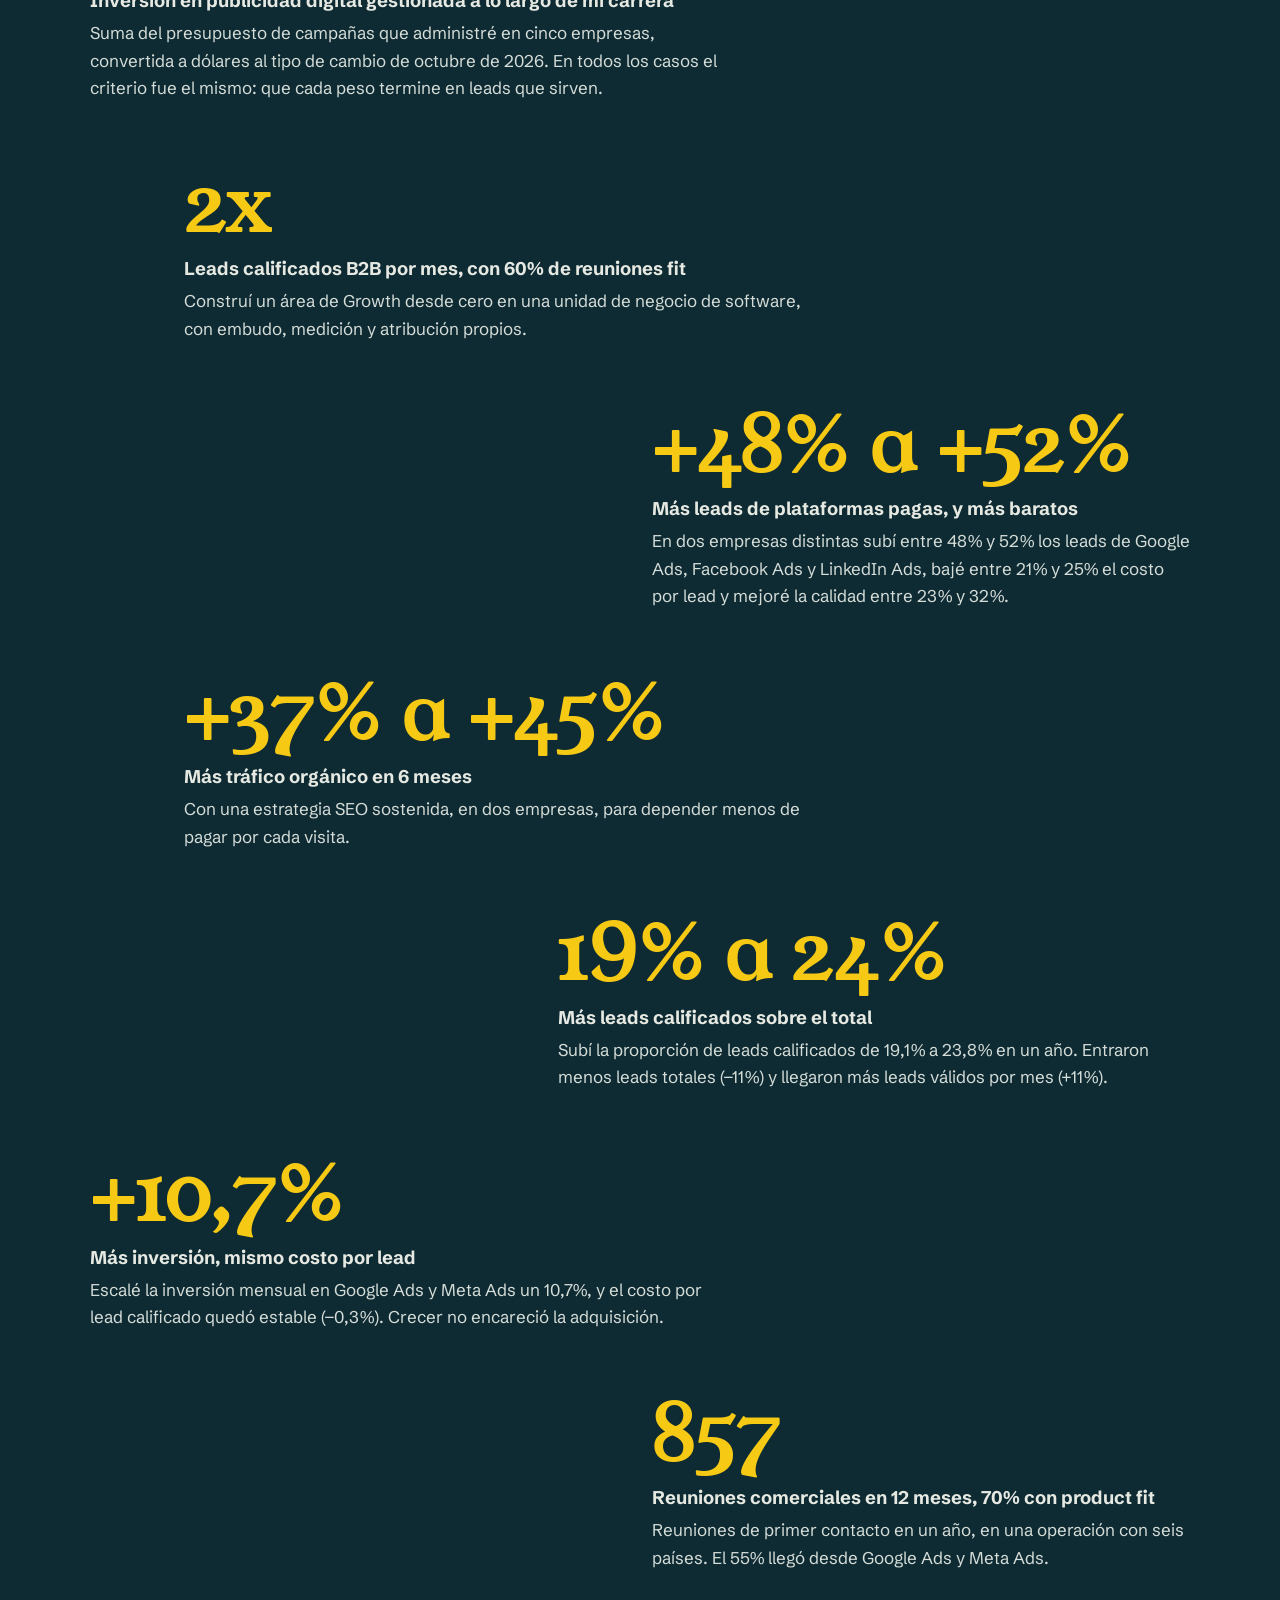
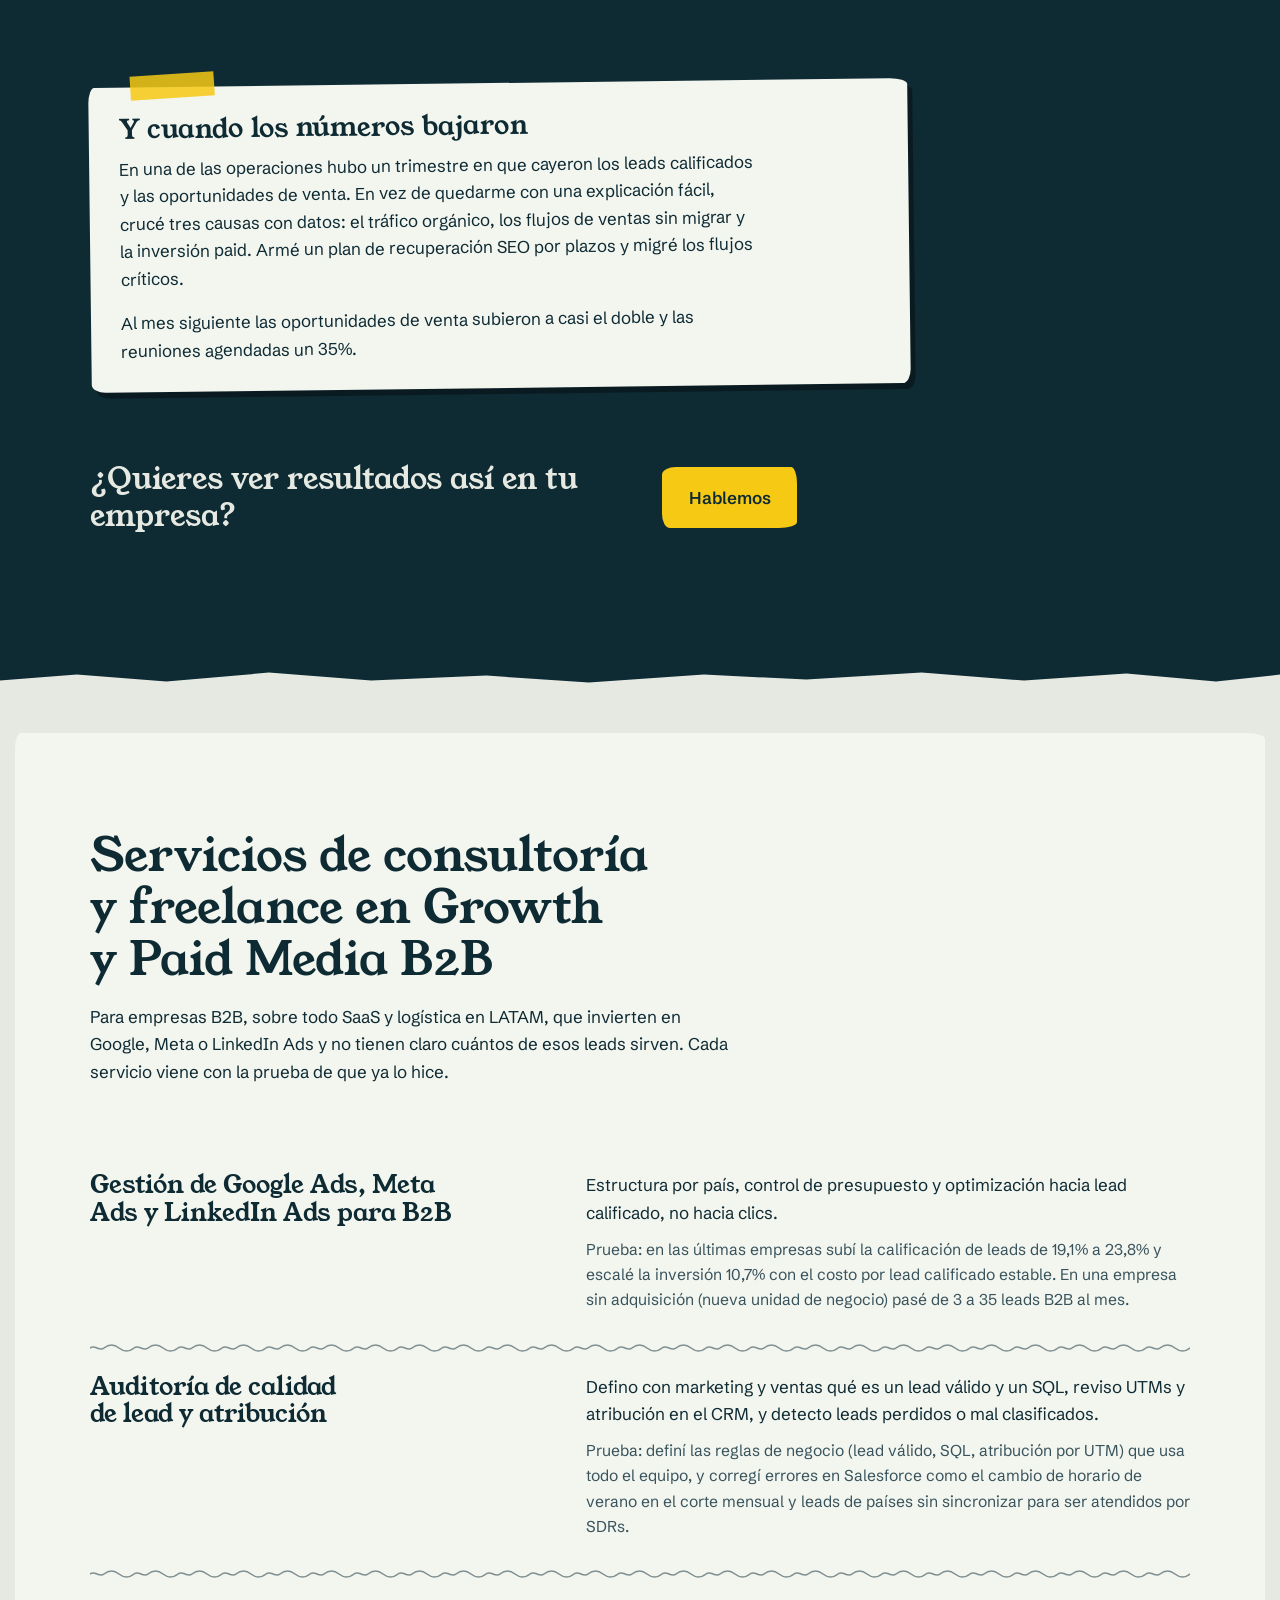
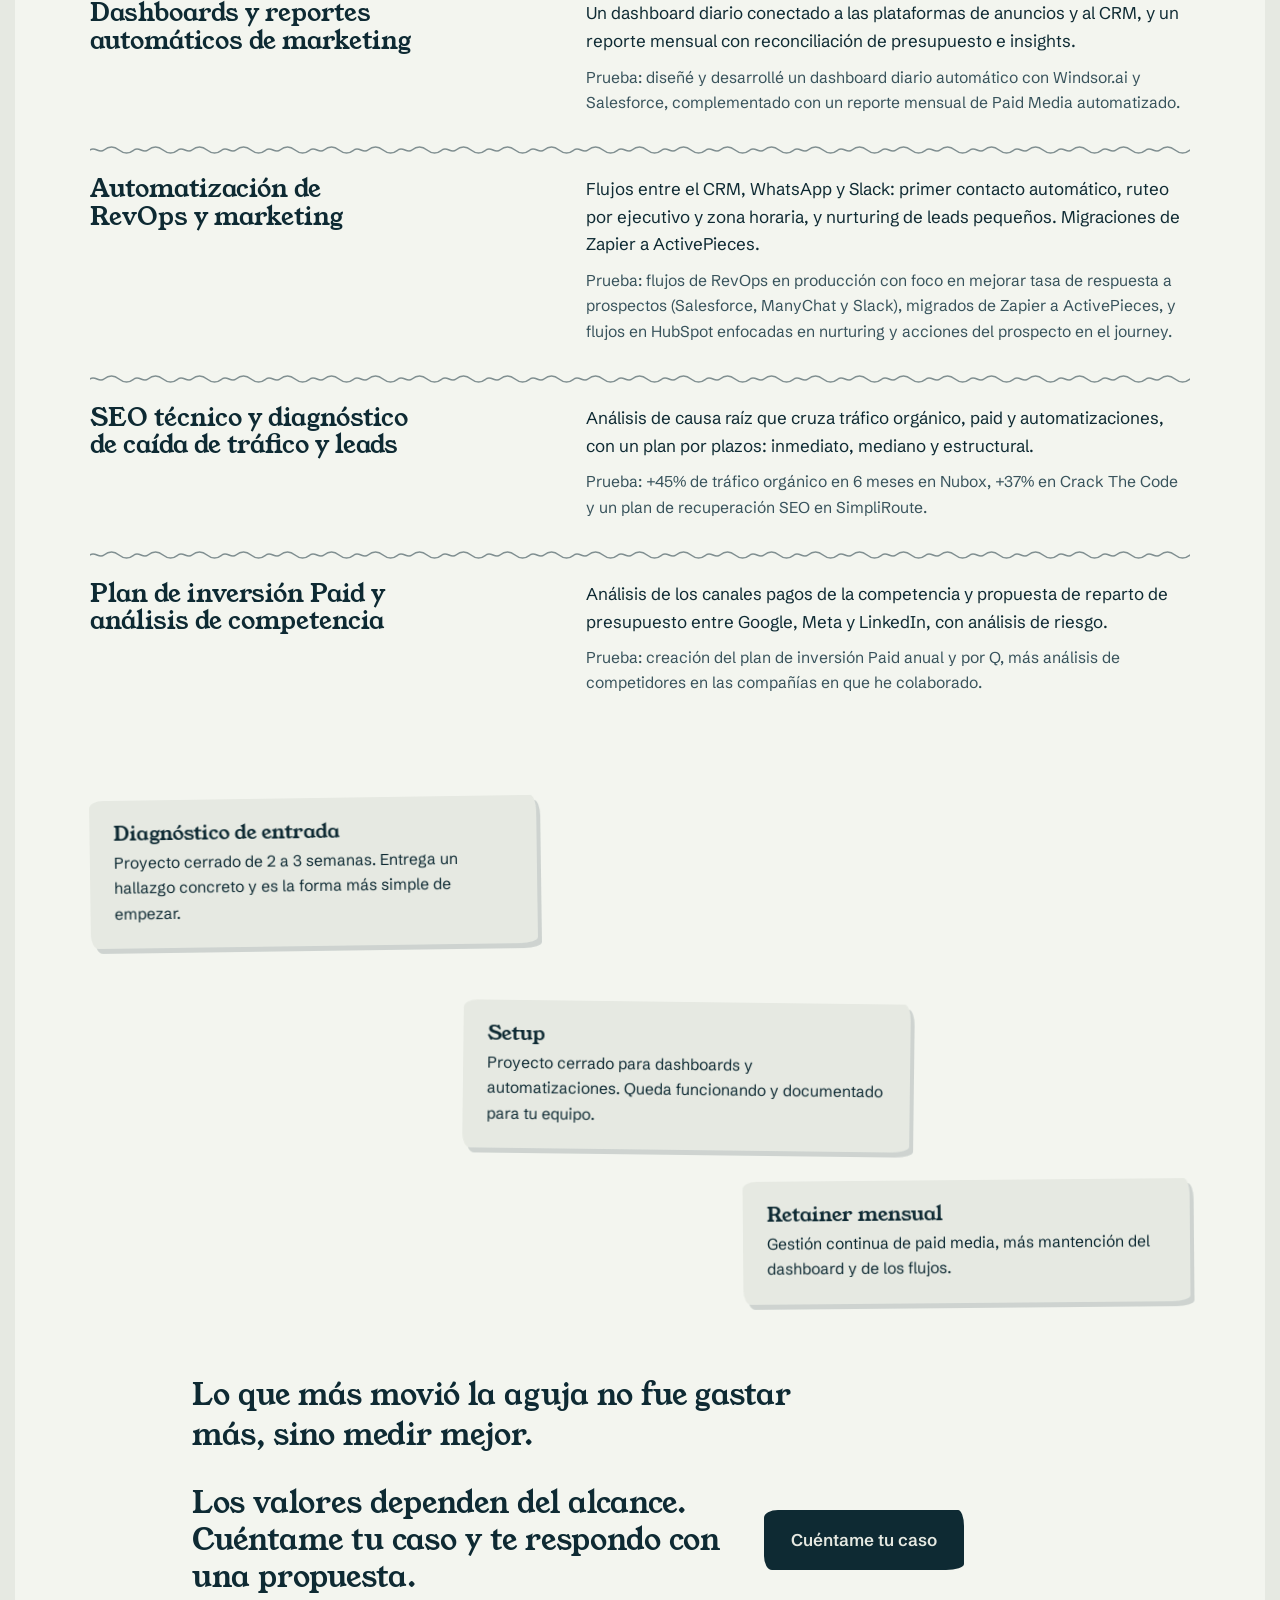
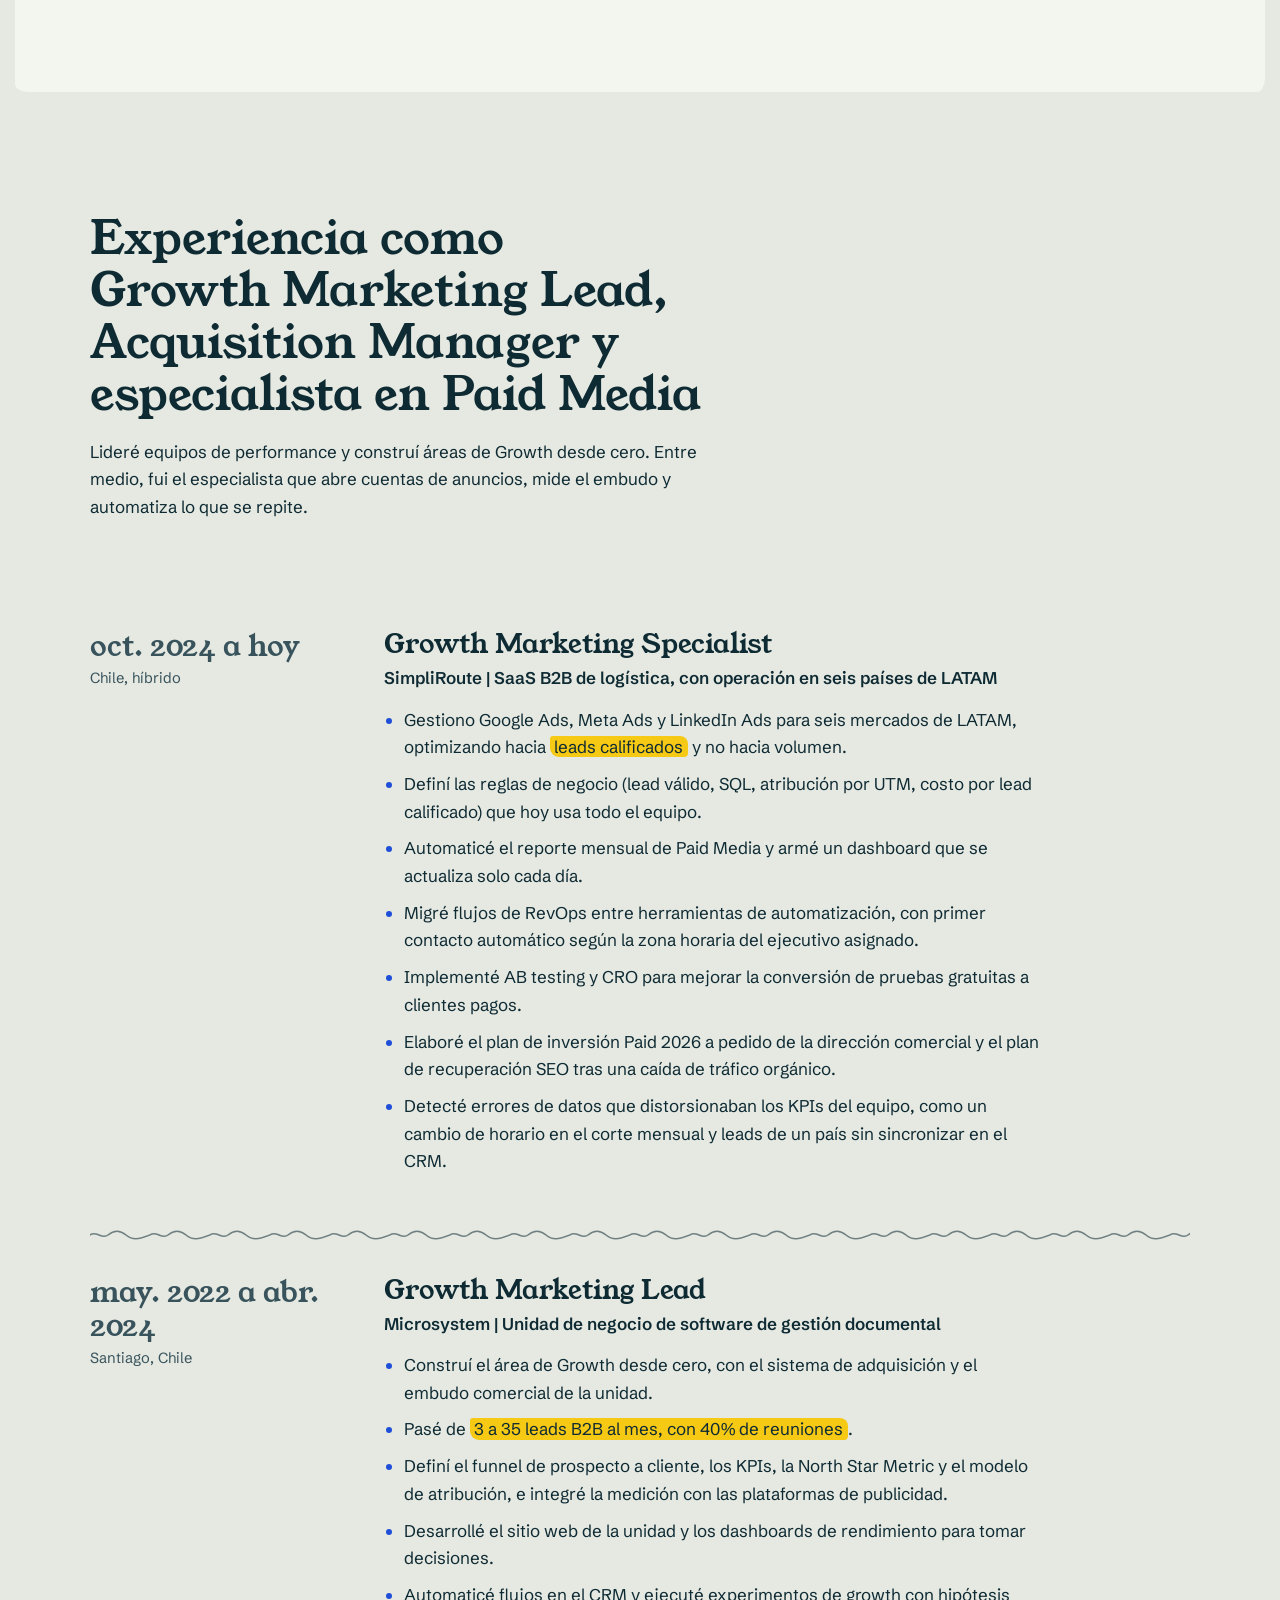
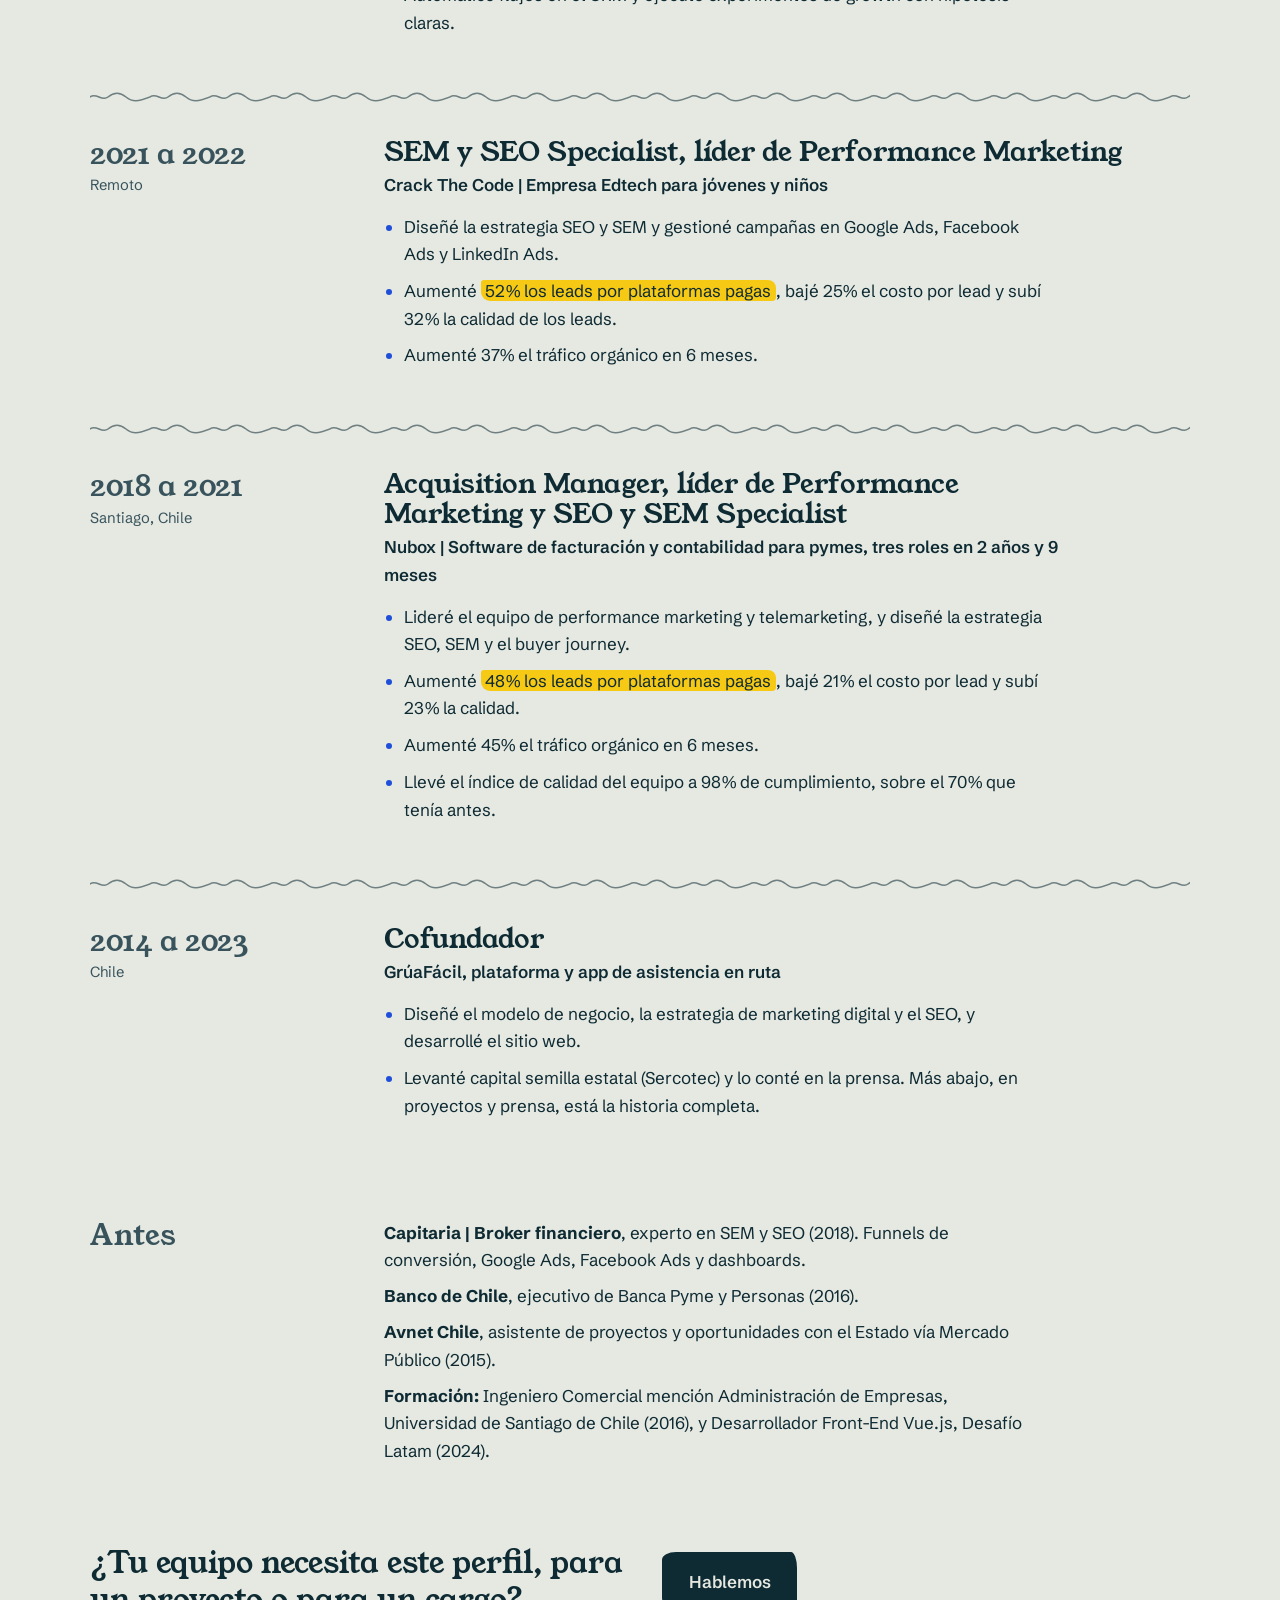
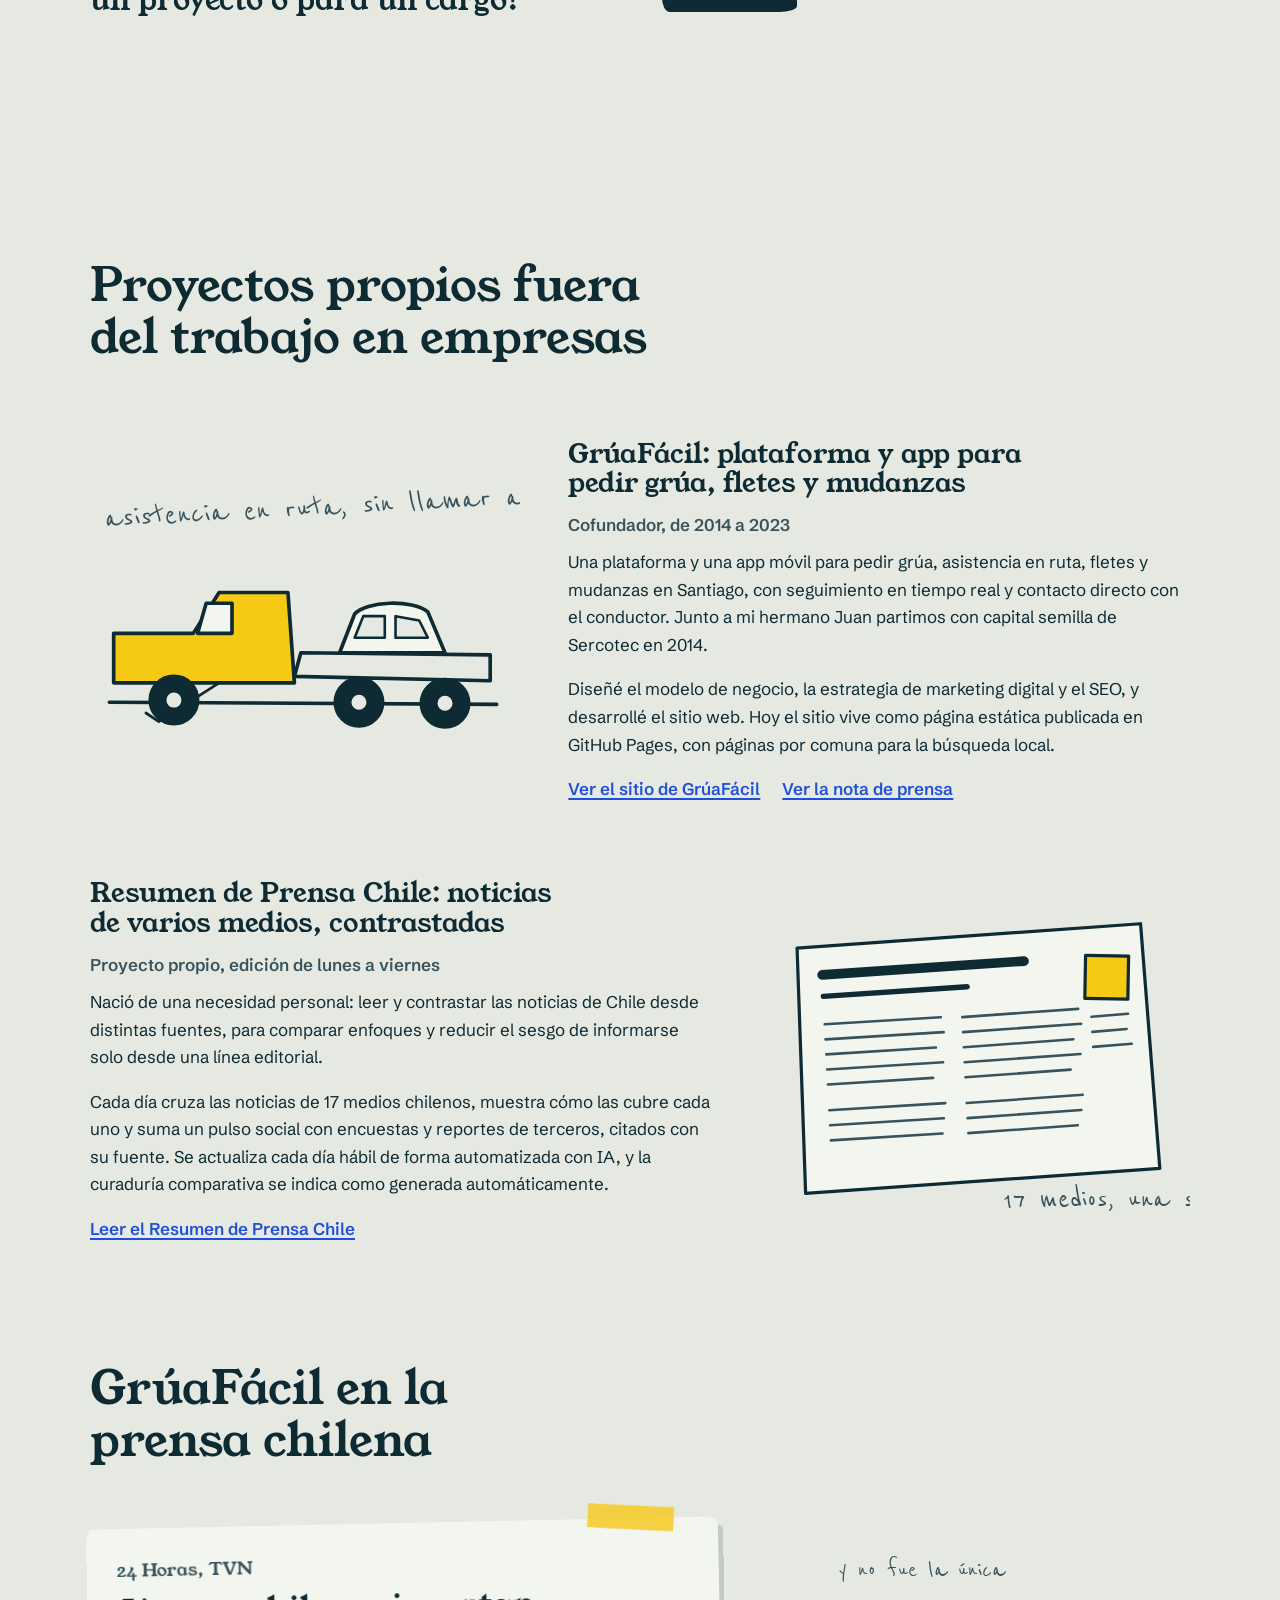
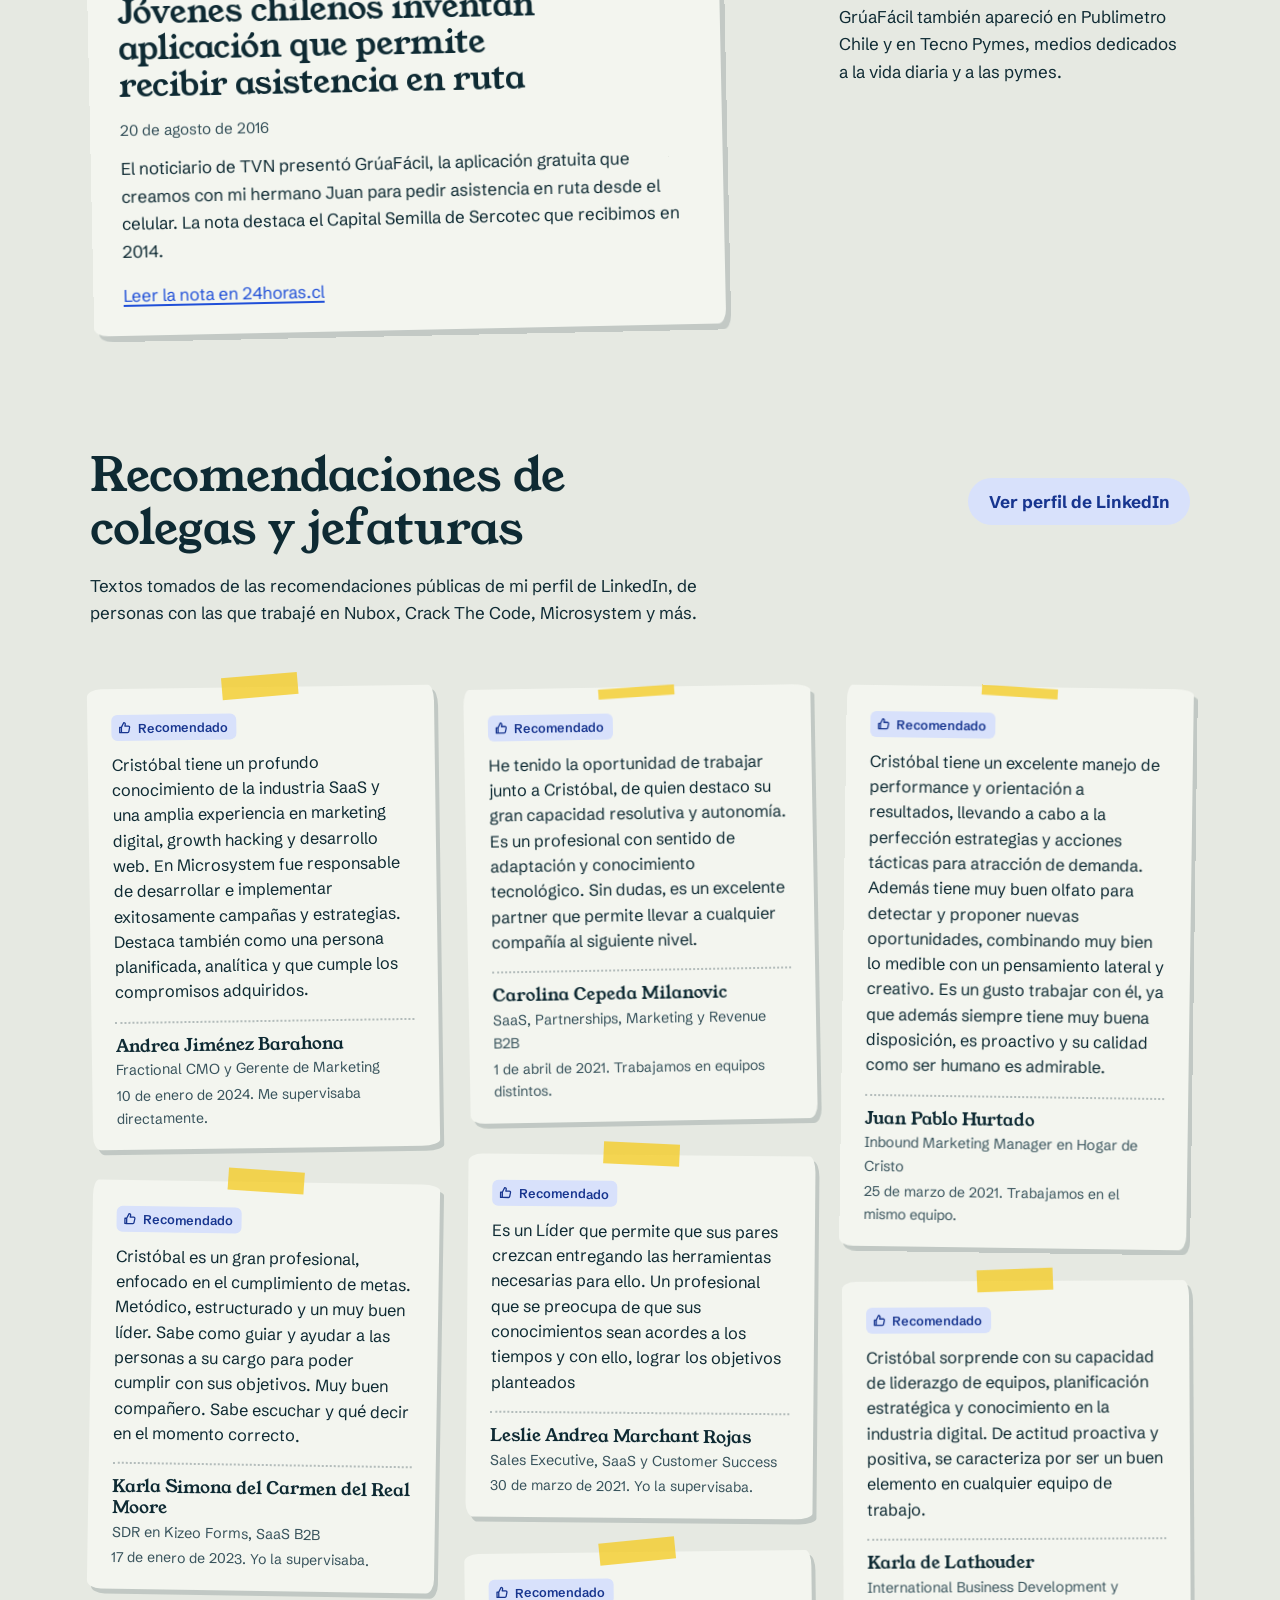
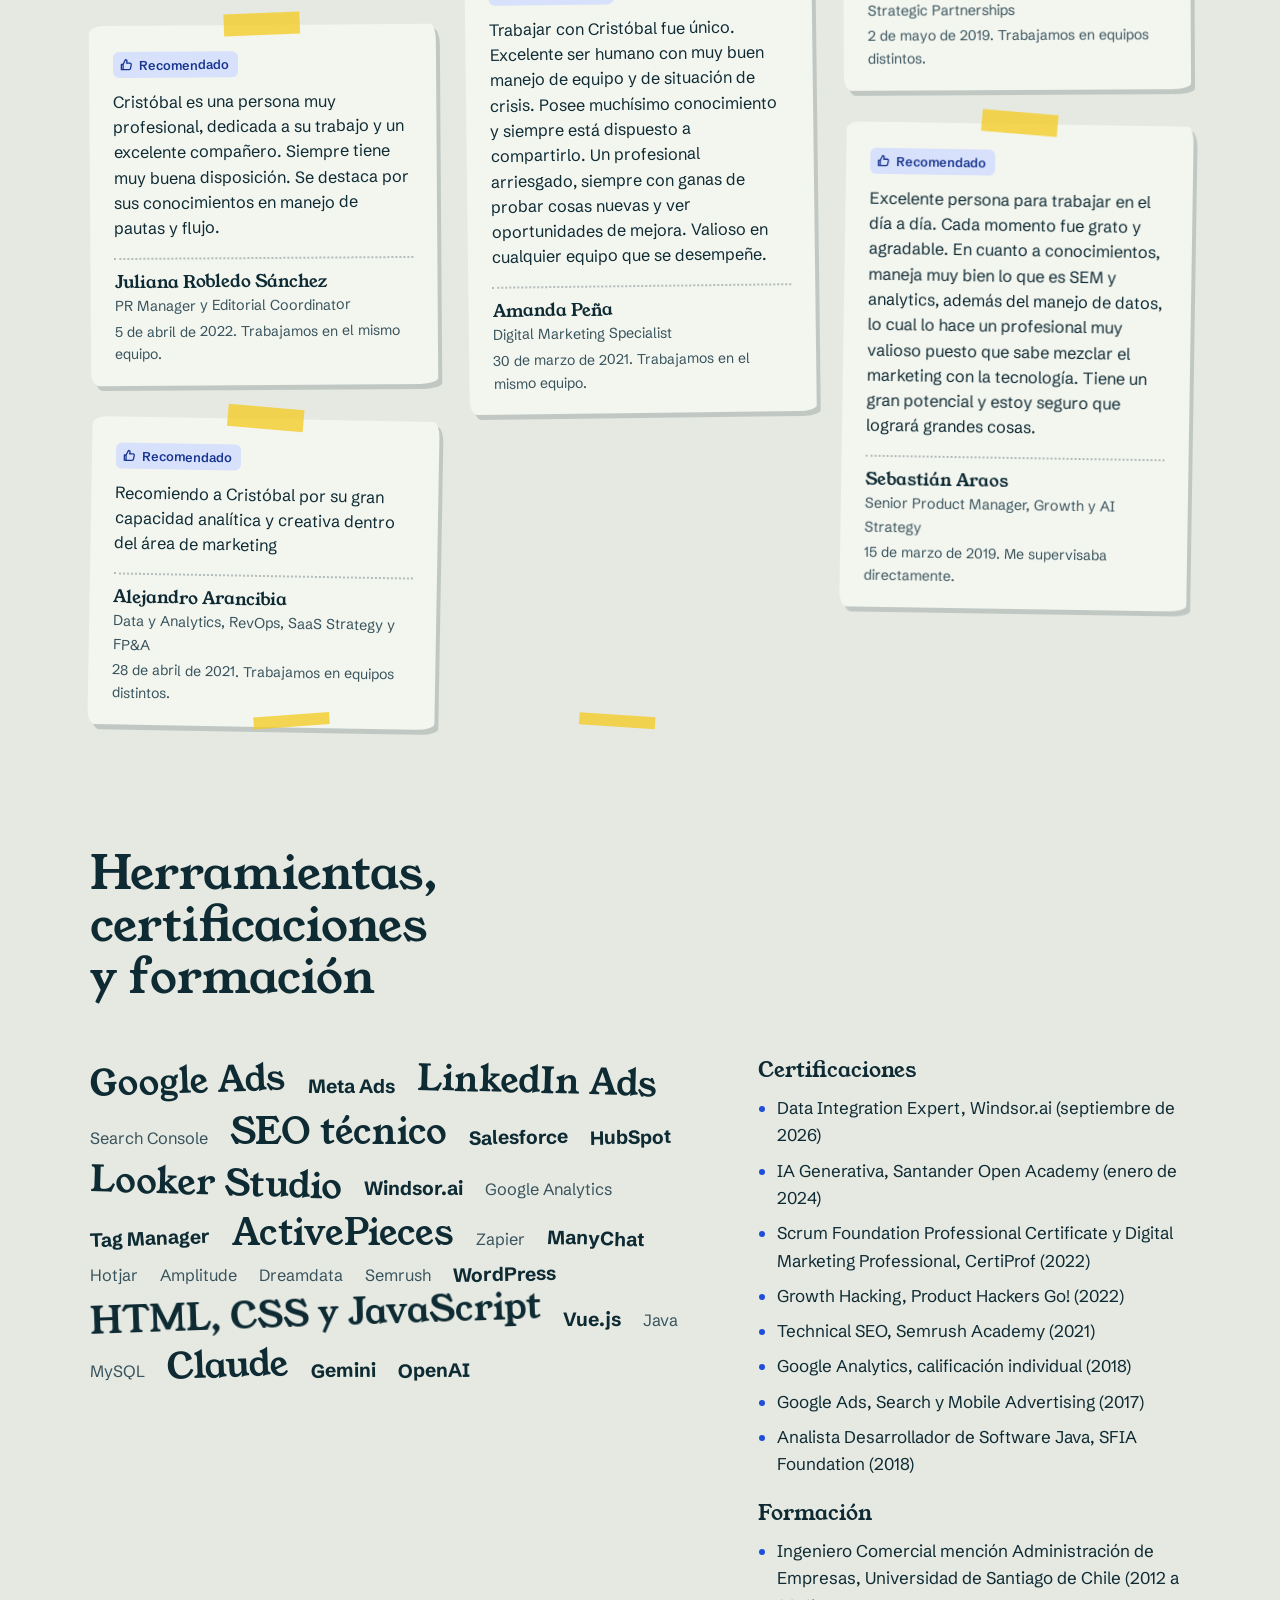
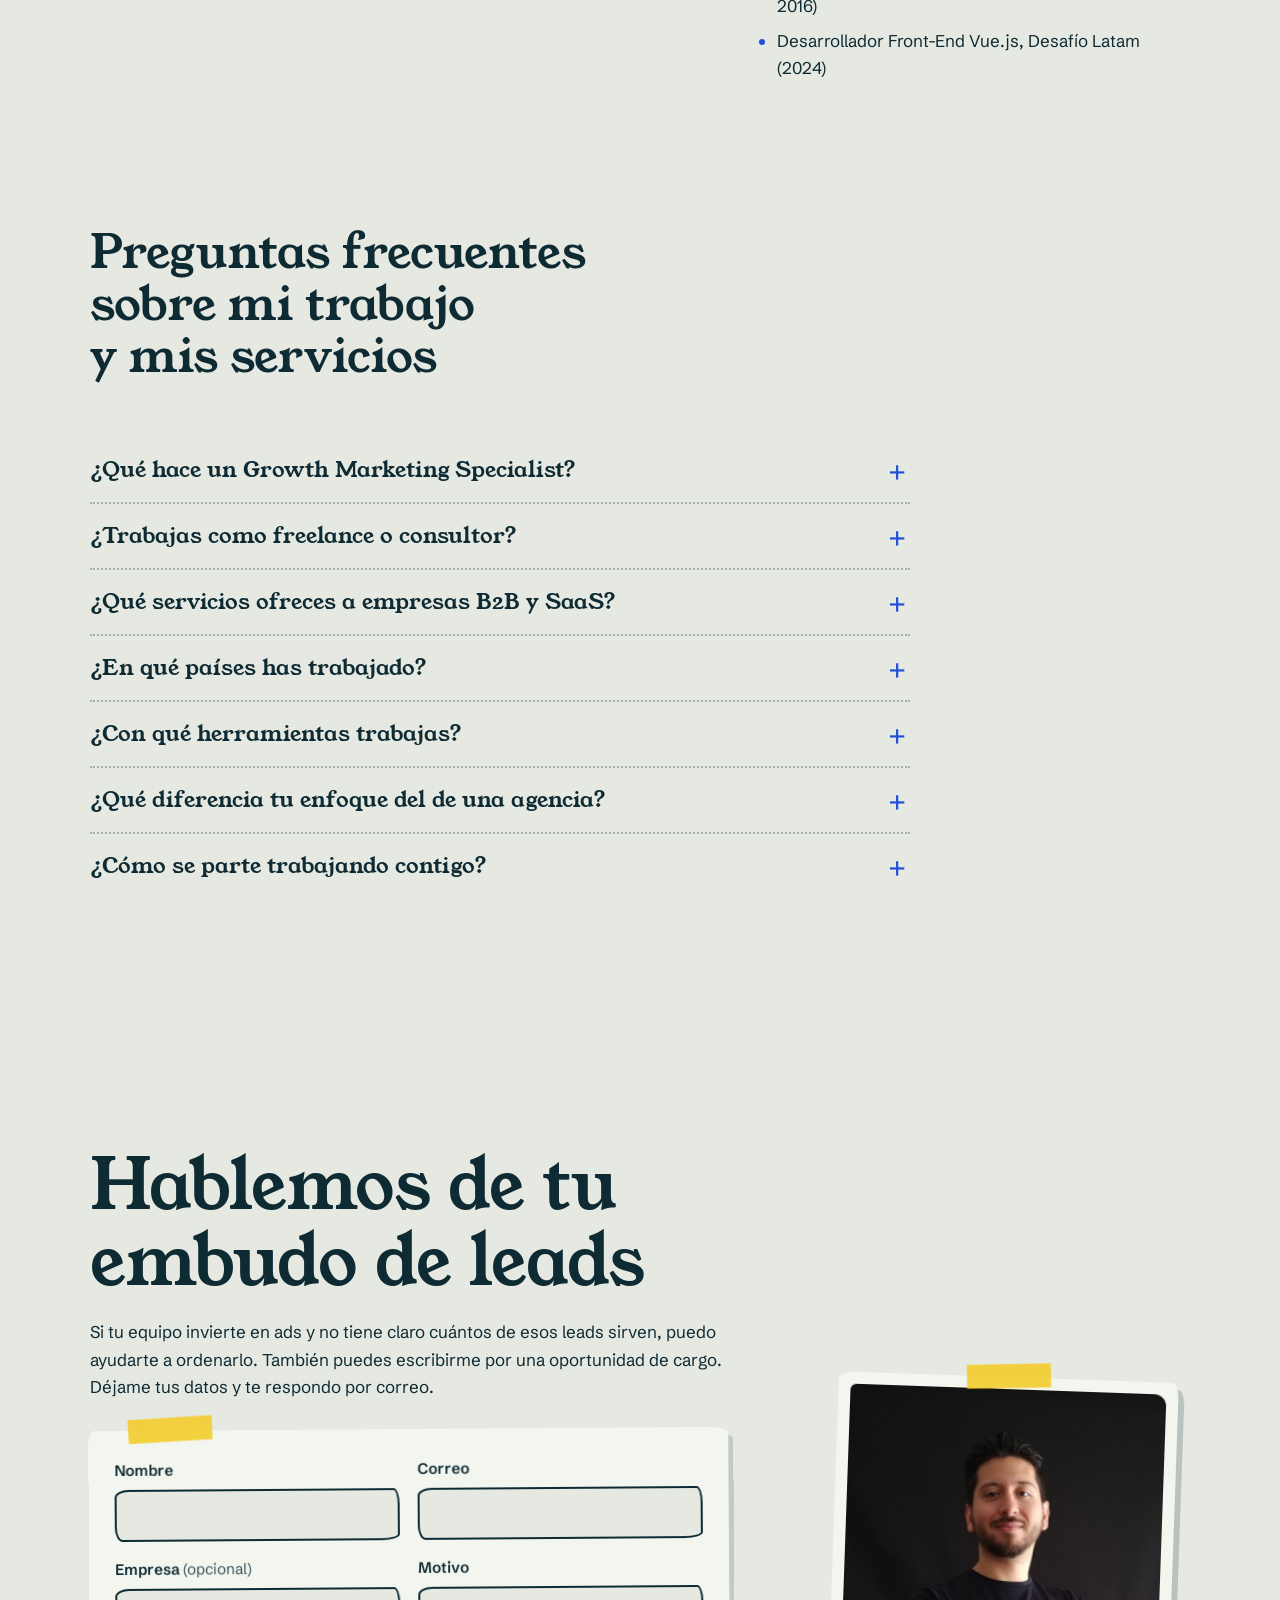
==== commit 1048b853: "Add files via upload" ====
--- a/index.html
+++ b/index.html
@@ -246,7 +246,7 @@
       <h1 id="titulo">Growth y Performance Marketing para SaaS B2B en LATAM</h1>
       <p class="lede">Soy Cristóbal Sanhueza, Growth Marketer y Performance Marketing Specialist en Viña del Mar, Chile. Hace más de 12 años hago crecer empresas con Google Ads, Meta Ads, LinkedIn Ads, SEO y automatización de marketing y ventas. Mi foco son los leads calificados que terminan en reuniones comerciales, no el volumen que se ve bien en un reporte.</p>
       <div class="acciones">
-        <a class="btn" href="https://wa.me/56973951304?text=Hola%2C%20te%20contacto%20desde%20cristobalsanhueza.cl">Escríbeme</a>
+        <a class="btn" href="#contacto">Escríbeme</a>
         <a class="btn btn--sec" href="#servicios">Ver servicios</a>
       </div>
       <div class="redes">
@@ -765,8 +765,27 @@
   <div class="wrap contacto-grid">
    <div>
     <h2 id="t-contacto">Hablemos de tu embudo de leads</h2>
-    <p style="margin-top:18px">Si tu equipo invierte en ads y no tiene claro cuántos de esos leads sirven, puedo ayudarte a ordenarlo. También puedes escribirme por una oportunidad de cargo.</p>
-    <a class="correo" href="mailto:cristobal.sanrodriguez@gmail.com?subject=Consulta%20desde%20cristobalsanhueza.cl">cristobal.sanrodriguez@gmail.com</a>
+    <p style="margin-top:18px">Si tu equipo invierte en ads y no tiene claro cuántos de esos leads sirven, puedo ayudarte a ordenarlo. También puedes escribirme por una oportunidad de cargo. Déjame tus datos y te respondo por correo.</p>
+    <form class="formulario" id="form-contacto" name="contacto" method="POST" action="/gracias.html" data-netlify="true" netlify-honeypot="campo-trampa">
+      <input type="hidden" name="form-name" value="contacto">
+      <p class="trampa" aria-hidden="true"><label>No completar este campo: <input name="campo-trampa" tabindex="-1" autocomplete="off"></label></p>
+      <div class="campos">
+        <p class="campo"><label for="f-nombre">Nombre</label><input id="f-nombre" name="nombre" type="text" autocomplete="name" required></p>
+        <p class="campo"><label for="f-email">Correo</label><input id="f-email" name="email" type="email" autocomplete="email" required></p>
+        <p class="campo"><label for="f-empresa">Empresa <span class="opc">(opcional)</span></label><input id="f-empresa" name="empresa" type="text" autocomplete="organization"></p>
+        <p class="campo"><label for="f-motivo">Motivo</label>
+          <select id="f-motivo" name="motivo">
+            <option>Consultoría o proyecto</option>
+            <option>Oferta de cargo</option>
+            <option>Otro</option>
+          </select></p>
+        <p class="campo campo--ancho"><label for="f-mensaje">Cuéntame tu caso</label><textarea id="f-mensaje" name="mensaje" rows="5" required></textarea></p>
+      </div>
+      <div class="envio">
+        <button class="btn" type="submit">Enviar mensaje</button>
+        <p class="estado-envio" id="estado-envio" role="status" aria-live="polite"></p>
+      </div>
+    </form>
     <div class="redes">
       <a href="https://wa.me/56973951304?text=Hola%2C%20te%20contacto%20desde%20cristobalsanhueza.cl" rel="noopener">WhatsApp</a>
       <a href="https://www.linkedin.com/in/cristobal-sanhueza-rodriguez" rel="me noopener">LinkedIn</a>
--- a/assets/css/styles.css
+++ b/assets/css/styles.css
@@ -254,8 +254,23 @@
 .foto img{display:block;width:100%;height:auto;border-radius:6px 12px 6px 10px}
 .foto figcaption{font-size:1.5rem;text-align:center;padding-top:6px;transform:rotate(-1deg)}
 .contacto h2{font-size:clamp(2.2rem,5.4vw,4.4rem);max-width:15ch}
-.correo{display:inline-block;margin:26px 0 8px;font-family:var(--serif);font-size:clamp(1.3rem,3.2vw,2.4rem);color:var(--tinta);text-decoration-thickness:3px;text-decoration-color:var(--senal);word-break:break-word}
-.correo:hover{background:var(--senal)}
+.formulario{position:relative;margin-top:28px;max-width:640px;background:var(--papel-claro);padding:28px 26px 24px;border-radius:var(--borde-b);box-shadow:5px 6px 0 rgba(14,42,51,.16);transform:rotate(-.4deg)}
+.formulario::before{content:"";position:absolute;top:-13px;left:40px;width:84px;height:24px;background:rgba(246,201,21,.8);transform:rotate(-3deg)}
+.campos{display:grid;grid-template-columns:repeat(2,minmax(0,1fr));gap:16px 18px}
+.campo{margin:0;max-width:none}
+.campo--ancho{grid-column:1 / -1}
+.campo label{display:block;font-weight:600;font-size:.95rem;margin-bottom:6px}
+.campo .opc{font-weight:400;color:var(--tinta-suave)}
+.campo input,.campo select,.campo textarea{width:100%;font:inherit;color:var(--tinta);background:var(--papel);border:2px solid var(--tinta);border-radius:var(--borde-a);padding:.62em .8em}
+.campo textarea{resize:vertical;min-height:120px;border-radius:var(--borde-b)}
+.campo input:focus-visible,.campo select:focus-visible,.campo textarea:focus-visible{outline:3px solid var(--ruta);outline-offset:2px;background:#fff}
+.trampa{position:absolute;left:-9999px;width:1px;height:1px;overflow:hidden}
+.envio{display:flex;flex-wrap:wrap;align-items:center;gap:14px 20px;margin-top:20px}
+.envio .btn{cursor:pointer;font:inherit;font-weight:600}
+.envio .btn[disabled]{opacity:.6;cursor:progress}
+.estado-envio{margin:0;font-weight:600;max-width:34ch}
+.estado-envio.ok{color:#14613A}
+.estado-envio.error{color:#9B2C1F}
 .contacto .redes{margin-top:18px}
 .pie{padding-block:28px 96px;color:var(--tinta-suave);font-size:.95rem}
 .pie .wrap{display:flex;flex-wrap:wrap;gap:8px 28px;justify-content:space-between;align-items:baseline}
@@ -284,9 +299,11 @@
   .herr{grid-template-columns:1fr}
   .pitch,.pitch + .cta{margin-left:0}
   .contacto-grid{grid-template-columns:1fr}
+  .formulario{transform:none}
   .foto{max-width:300px;justify-self:start;margin-top:12px}
 }
 @media (max-width:560px){
+  .campos{grid-template-columns:1fr}
   body{font-size:1rem}
   .slips{columns:1}
   .wa{width:58px;height:58px;padding:0;justify-content:center;border-radius:30px 16px 28px 14px / 16px 28px 14px 30px}
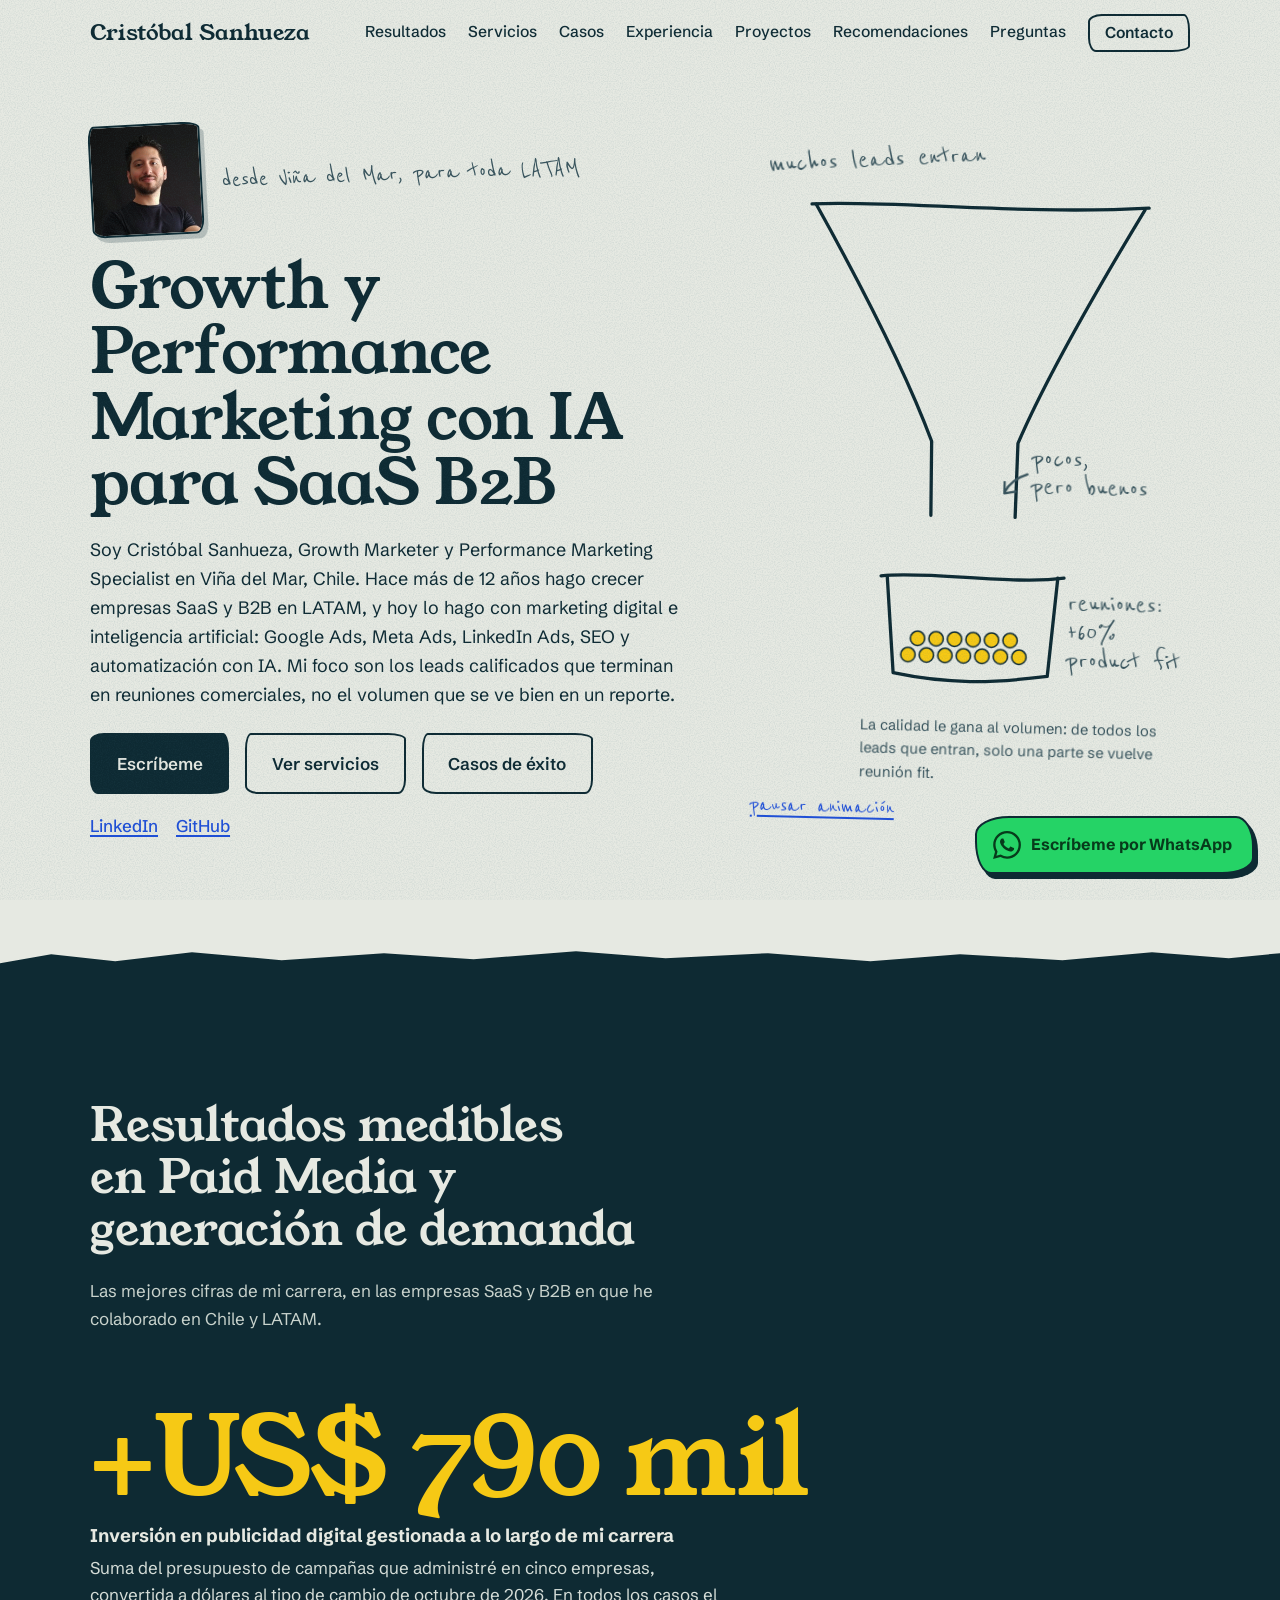
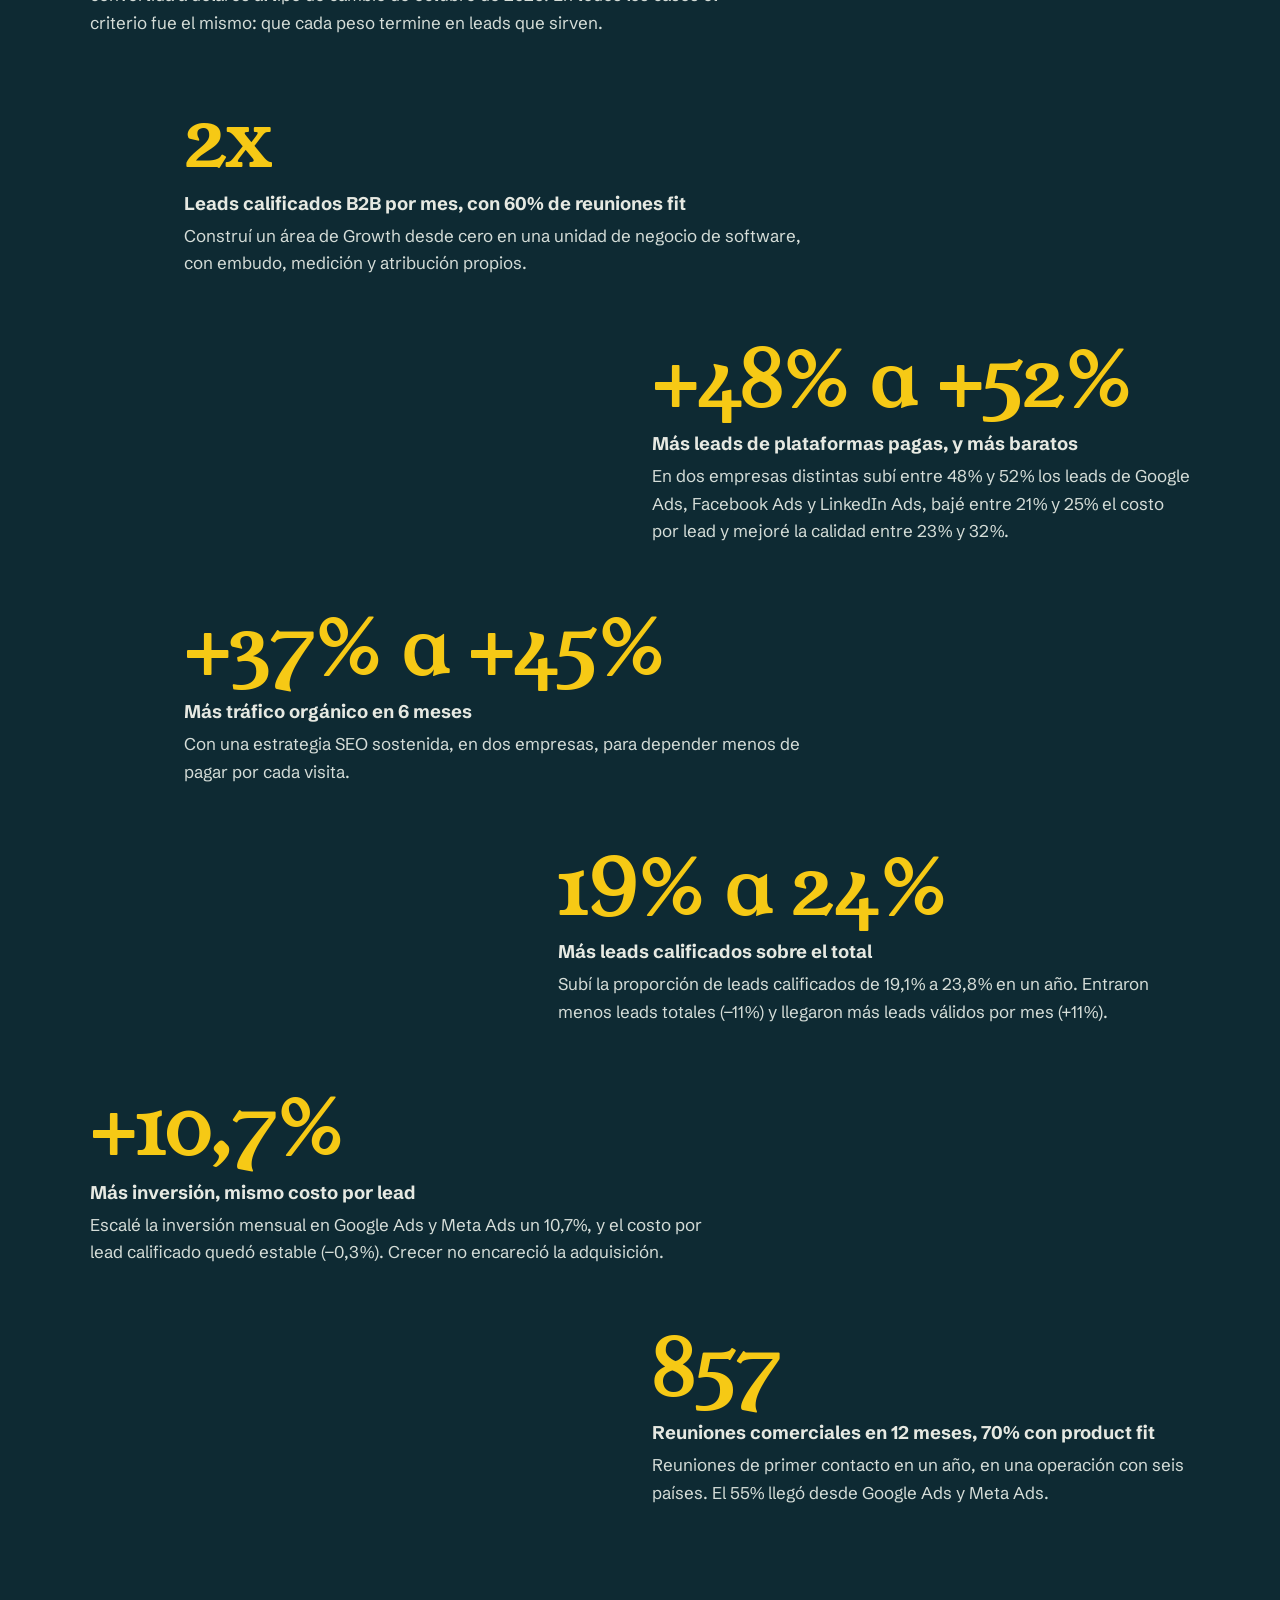
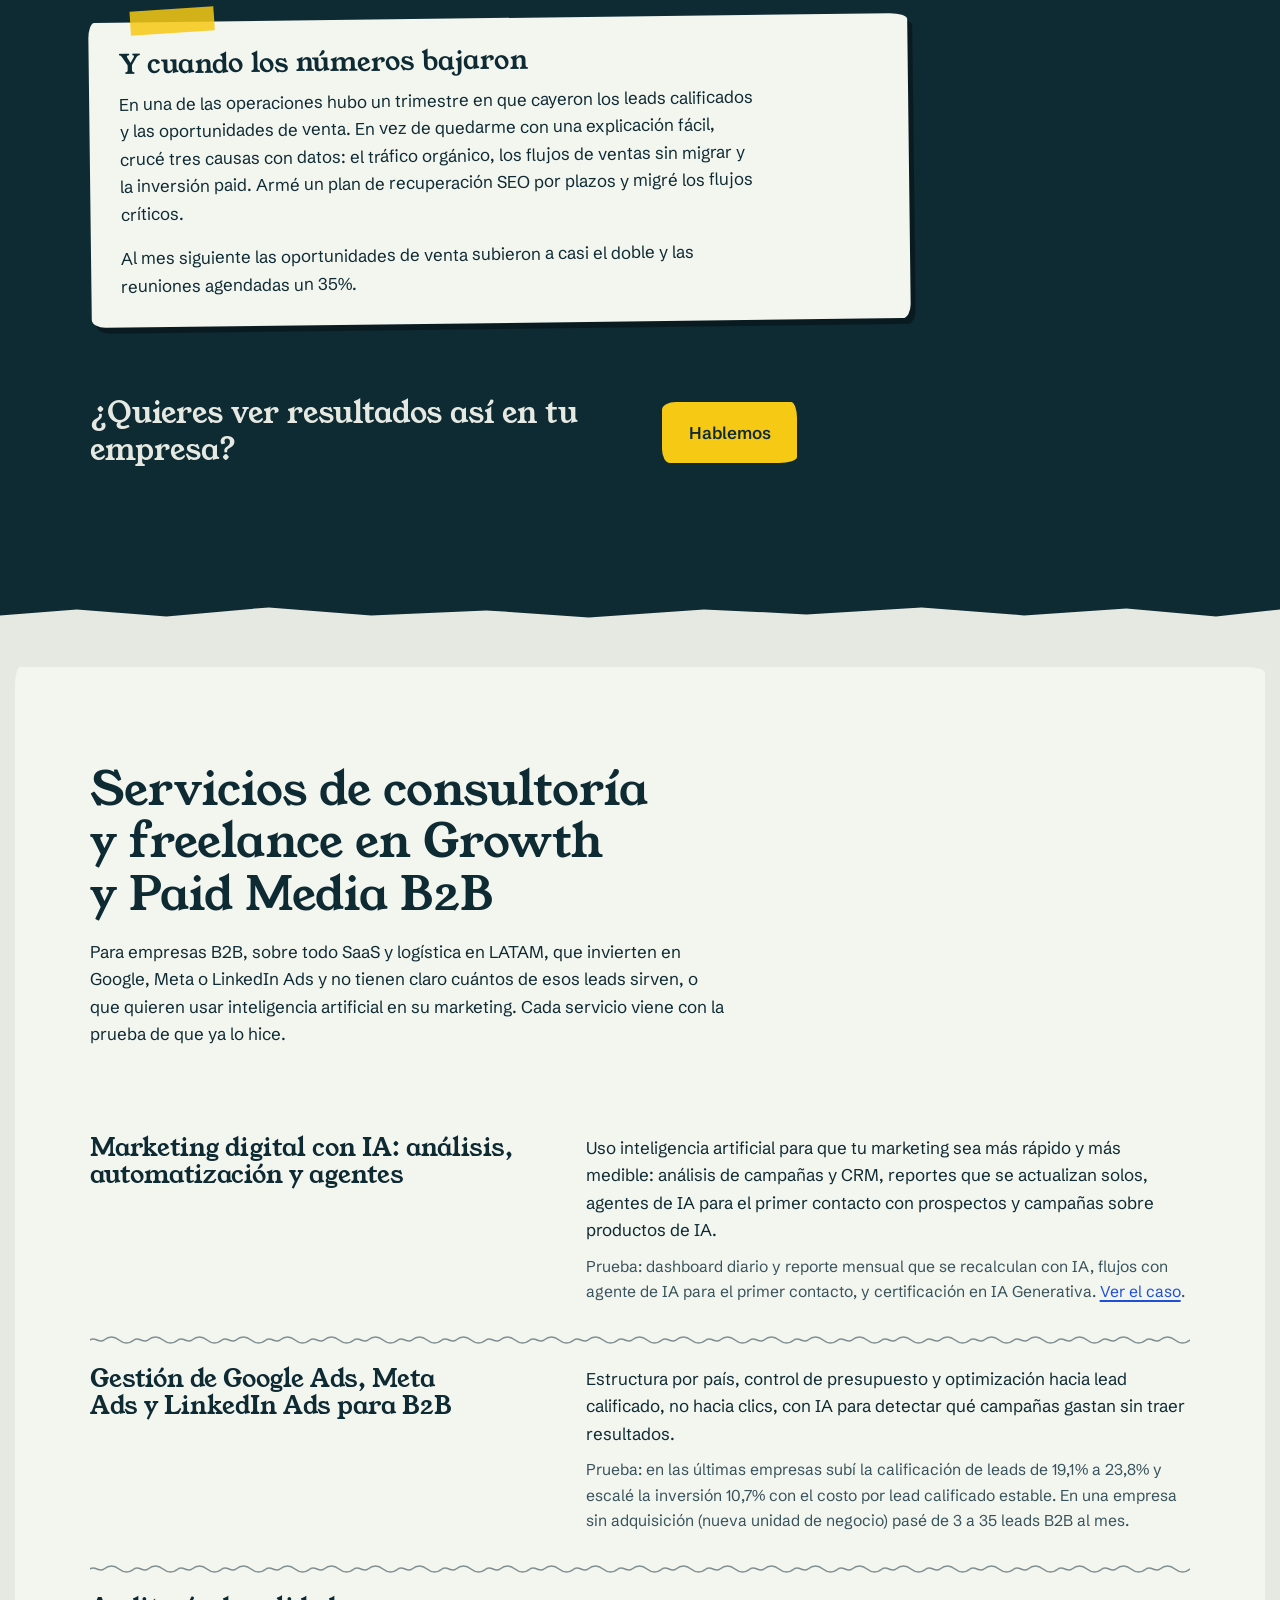
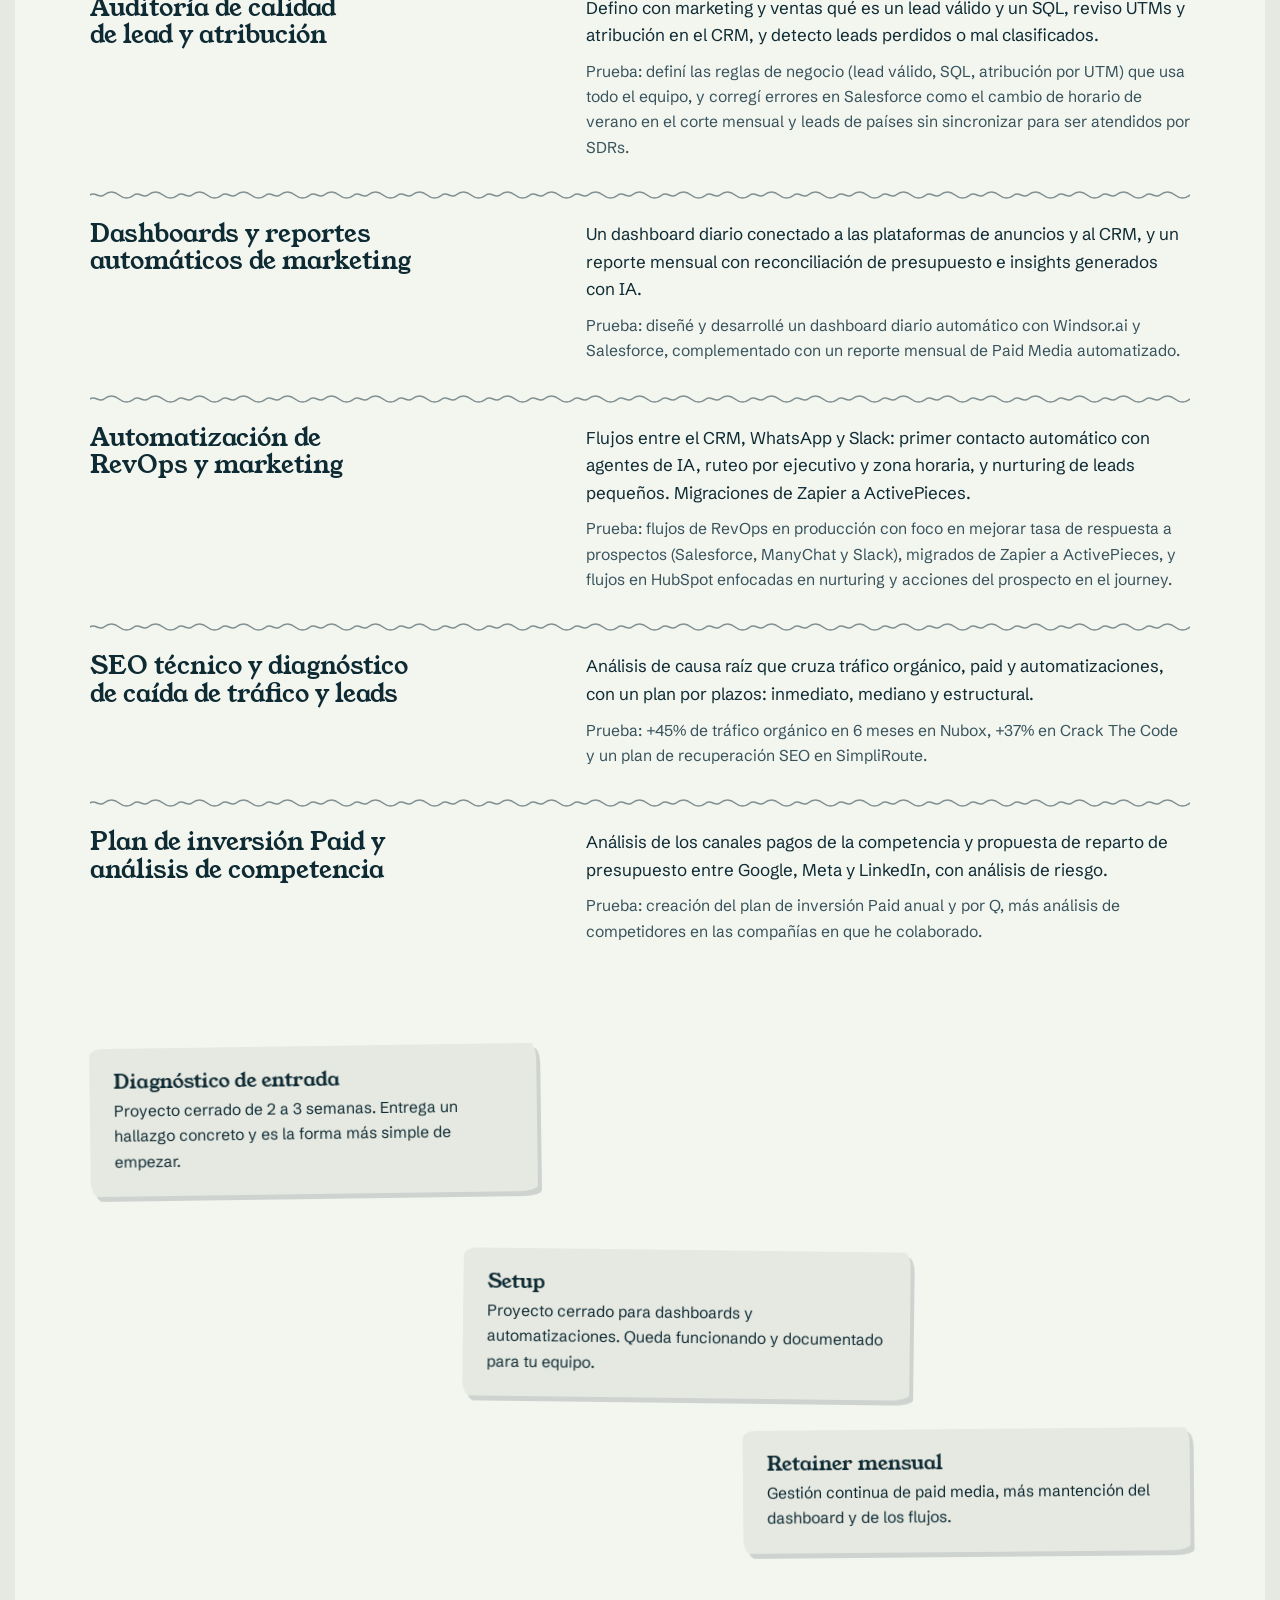
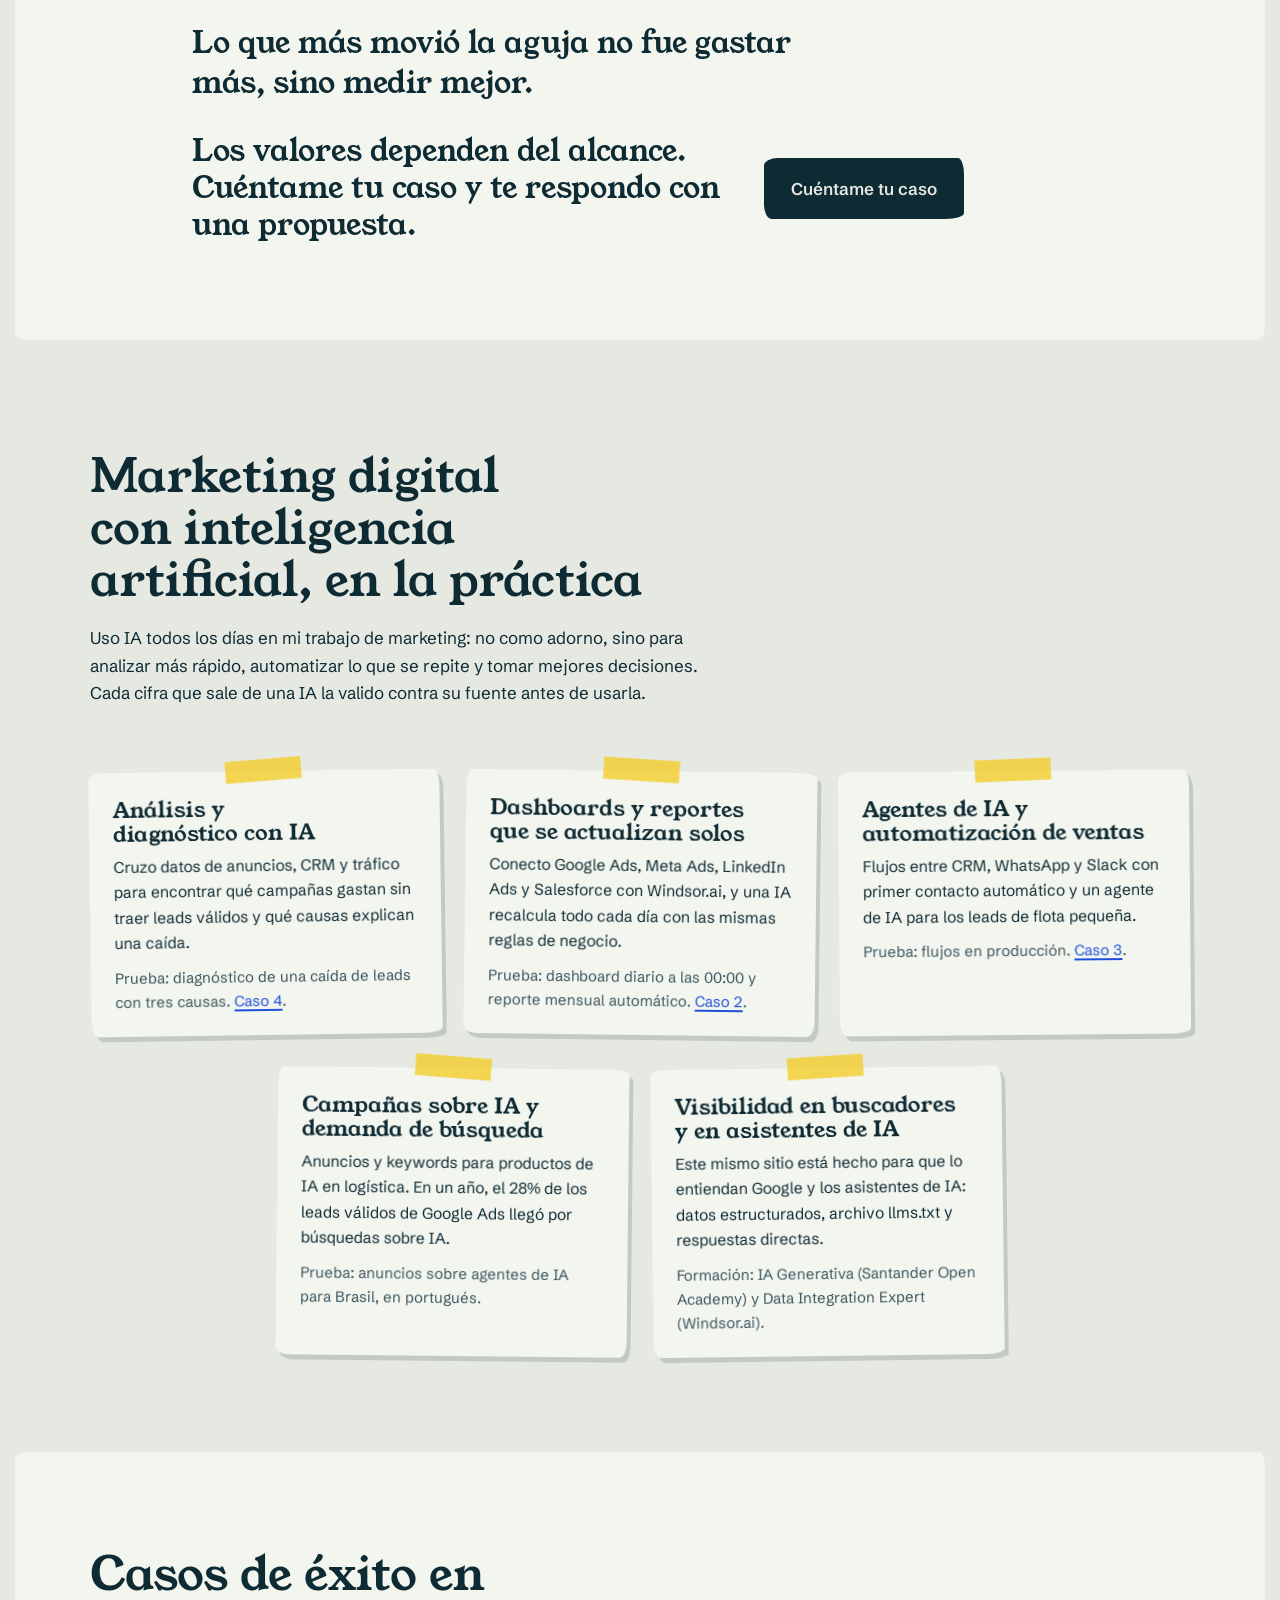
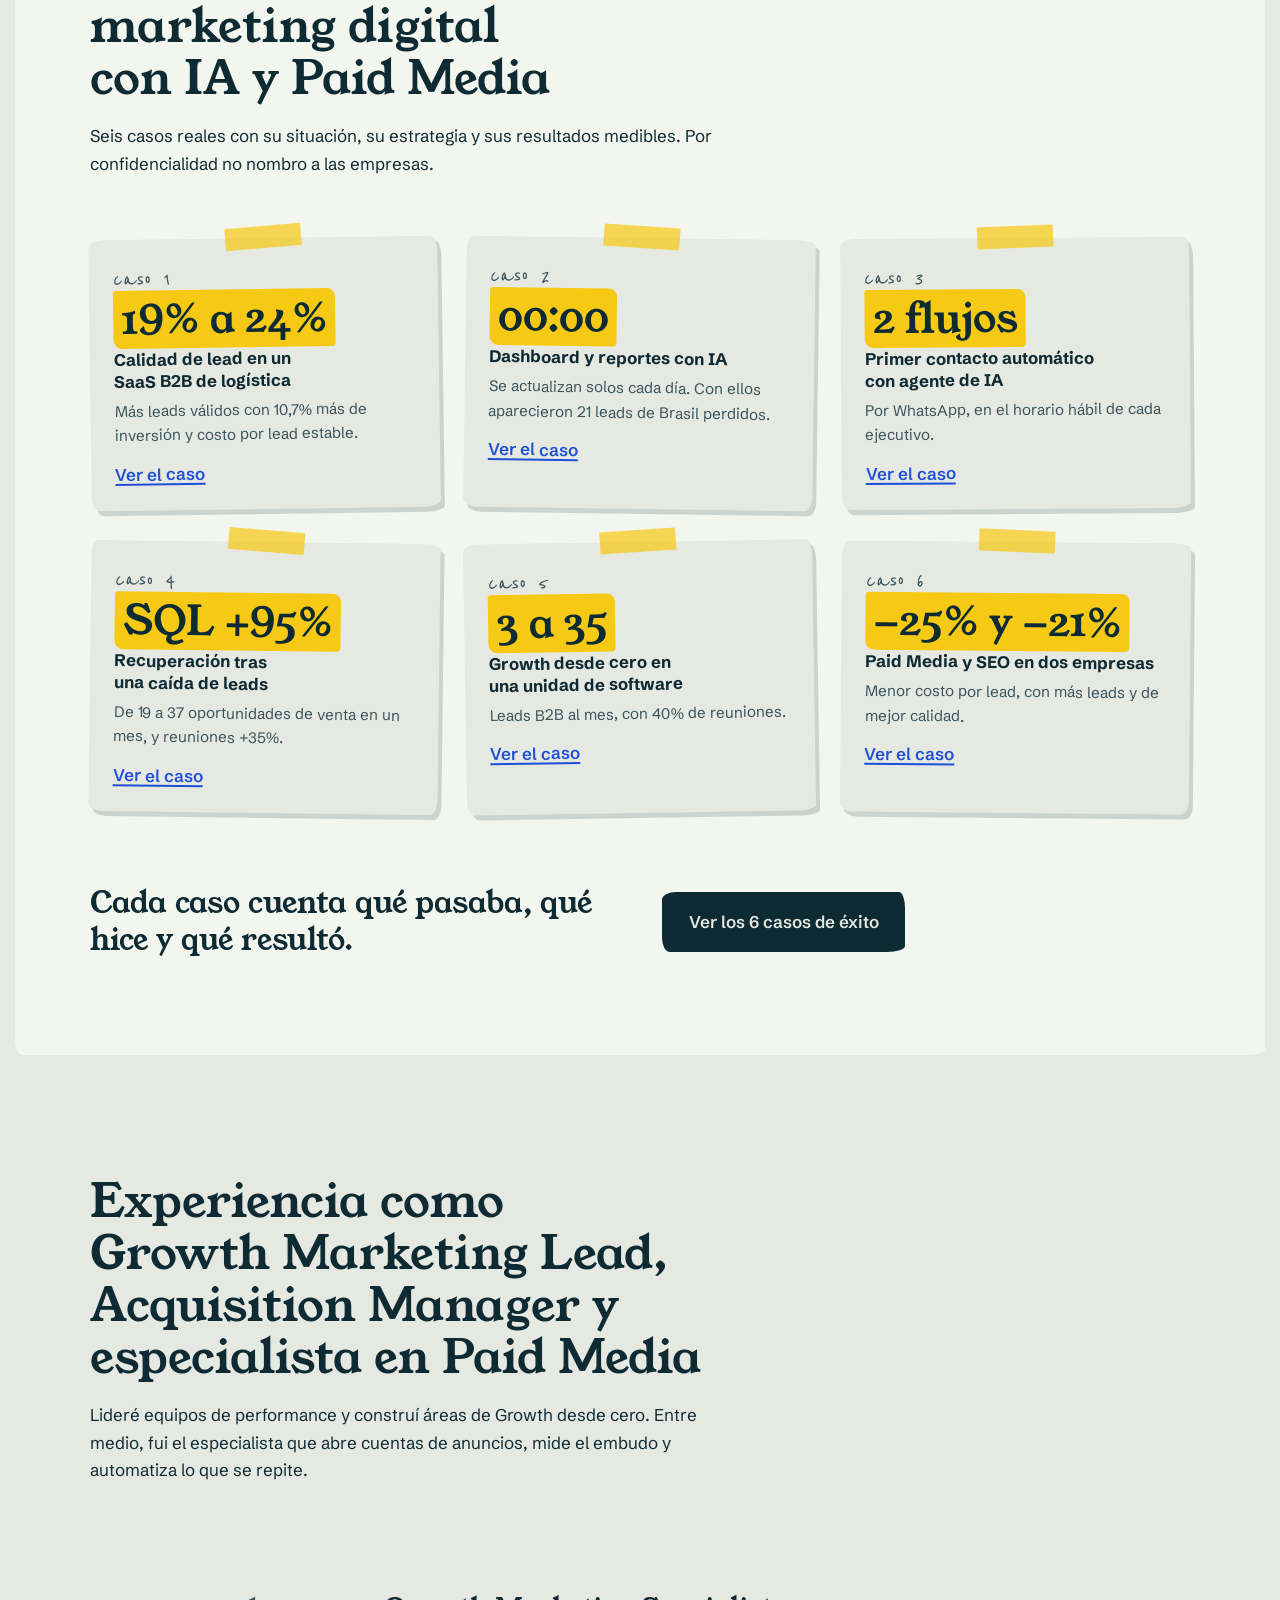
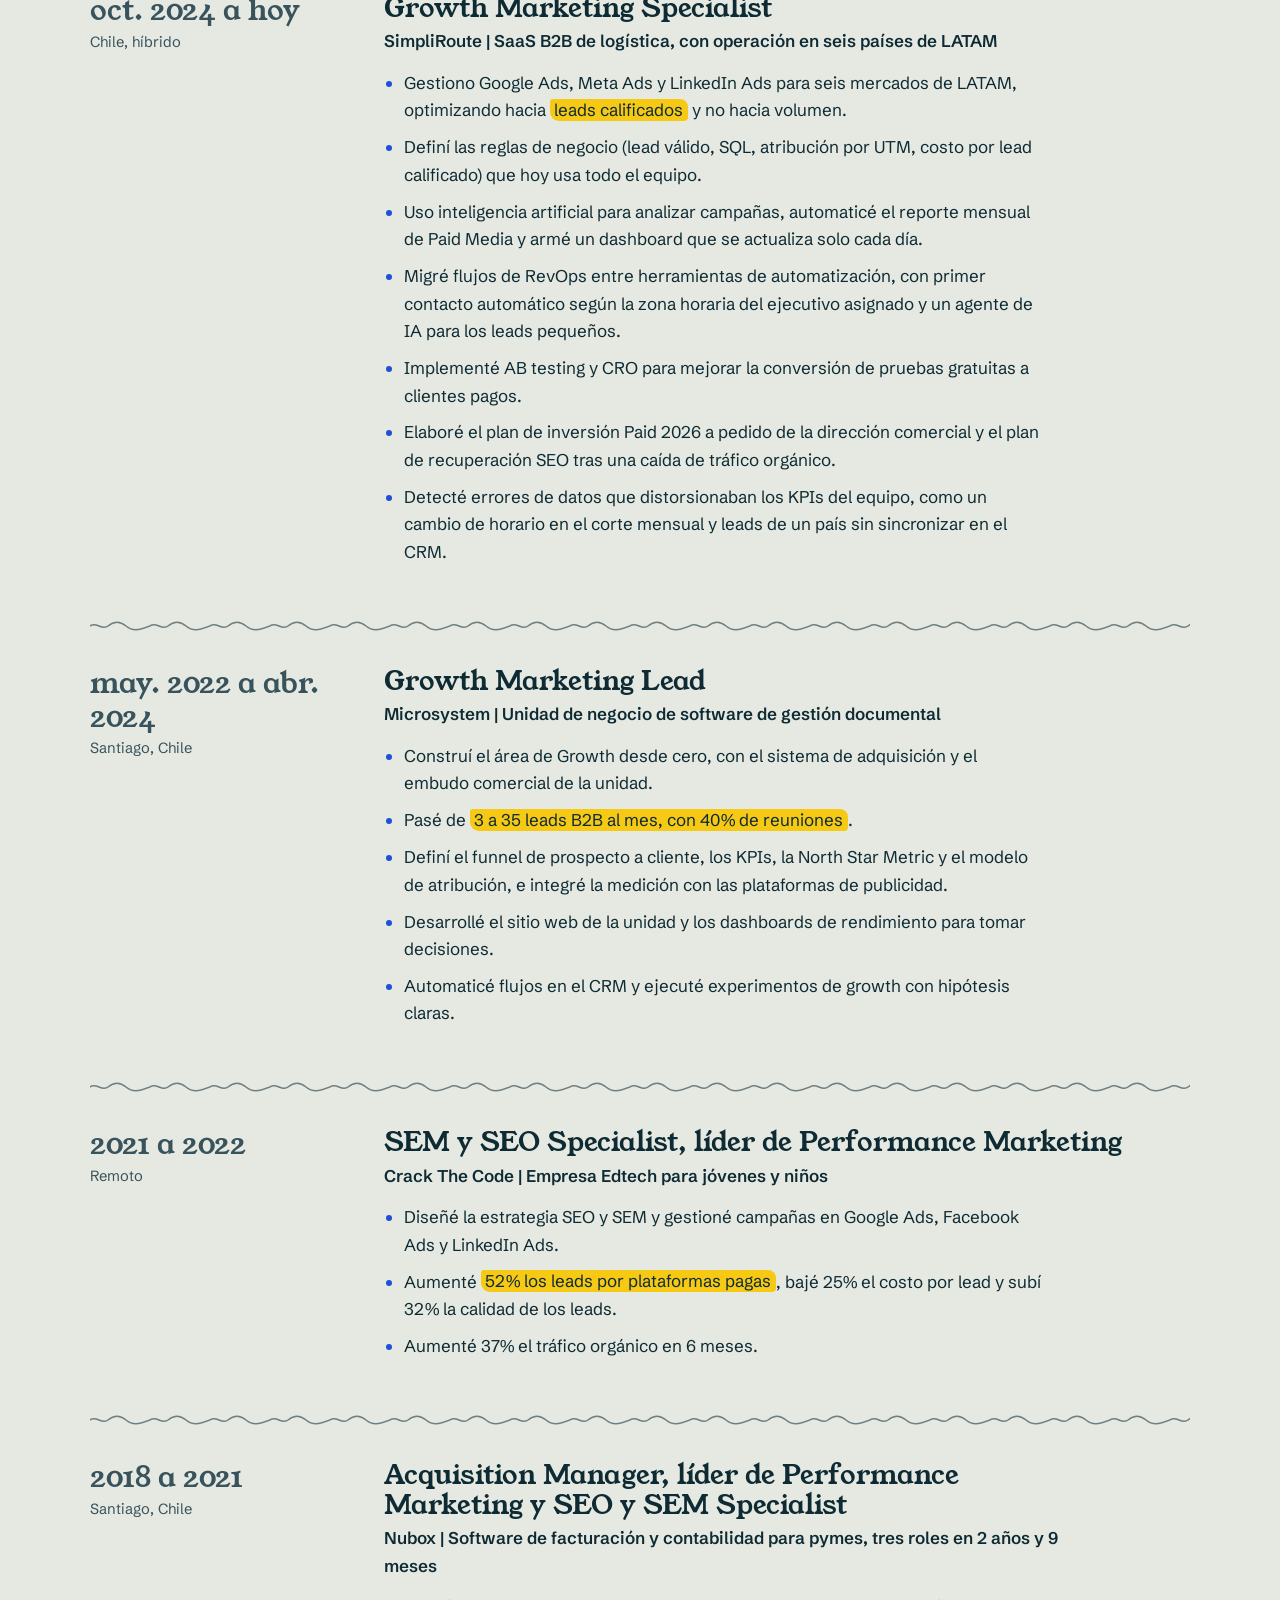
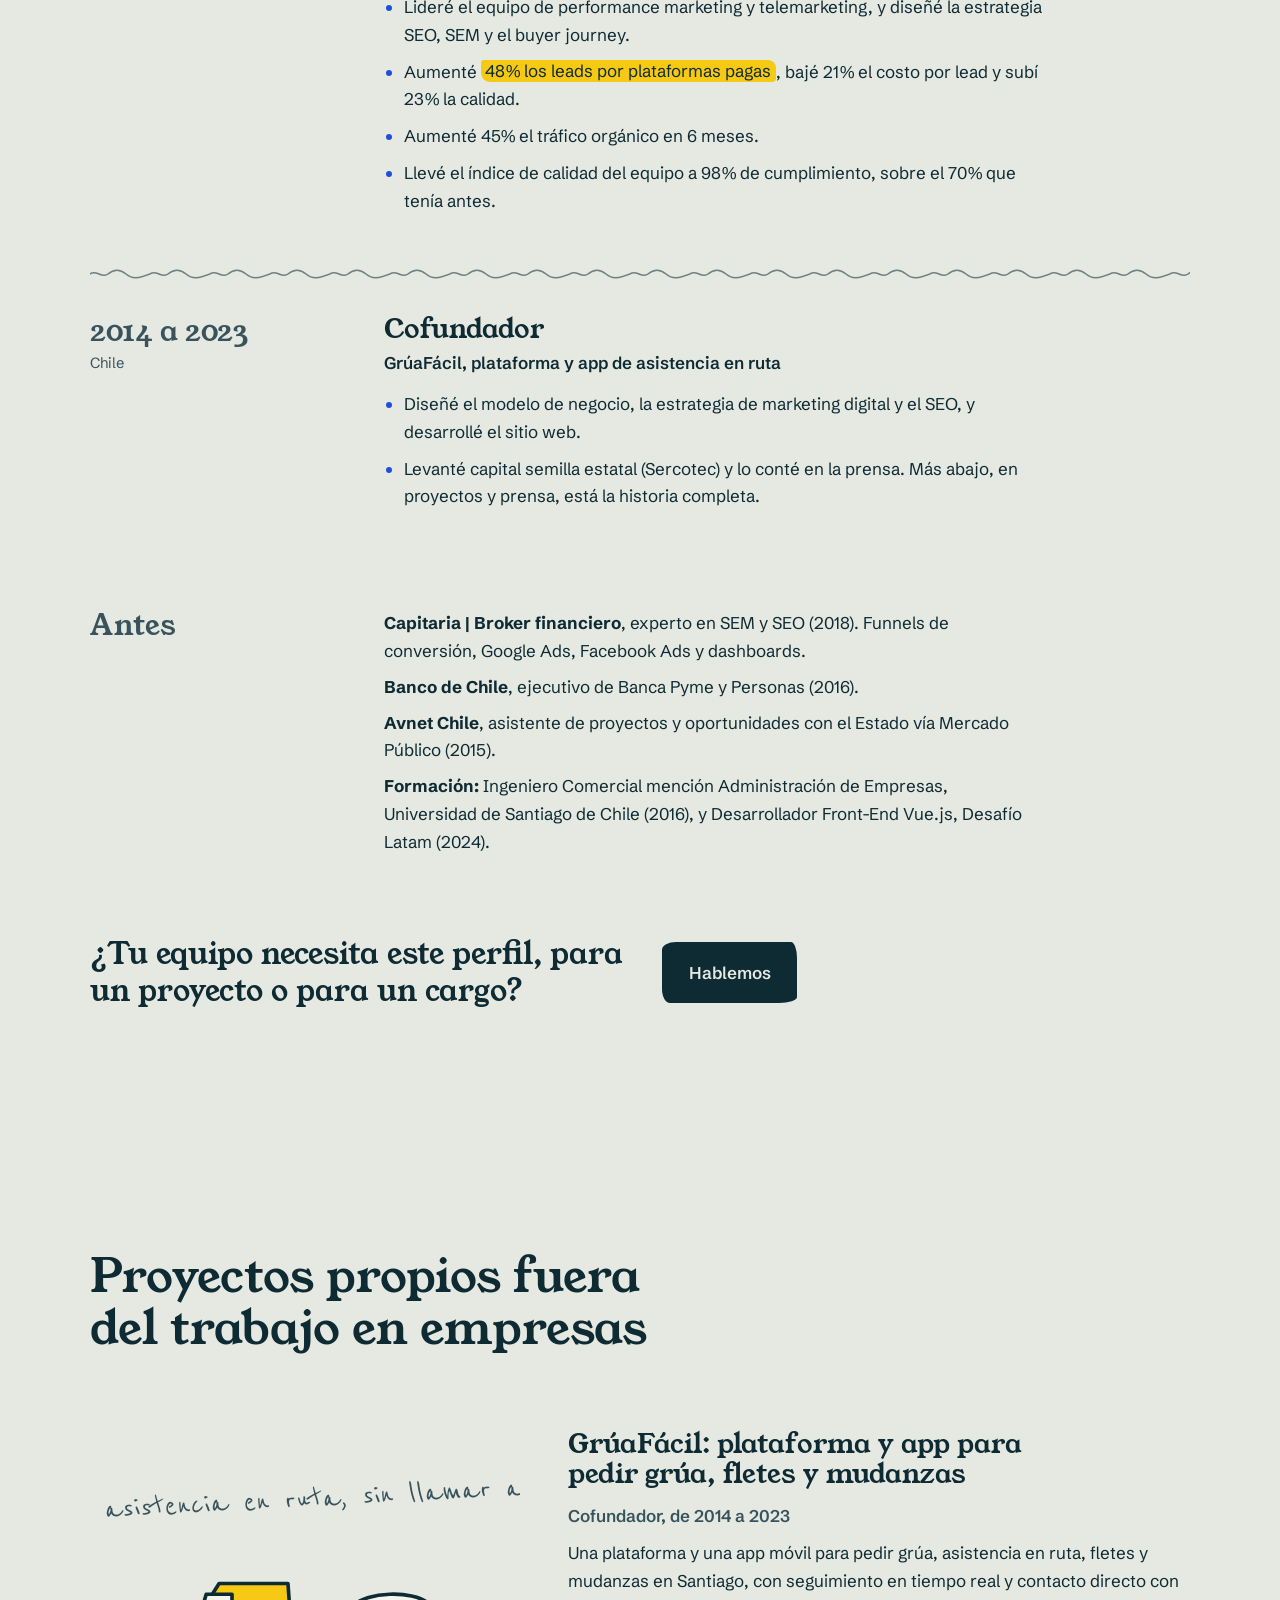
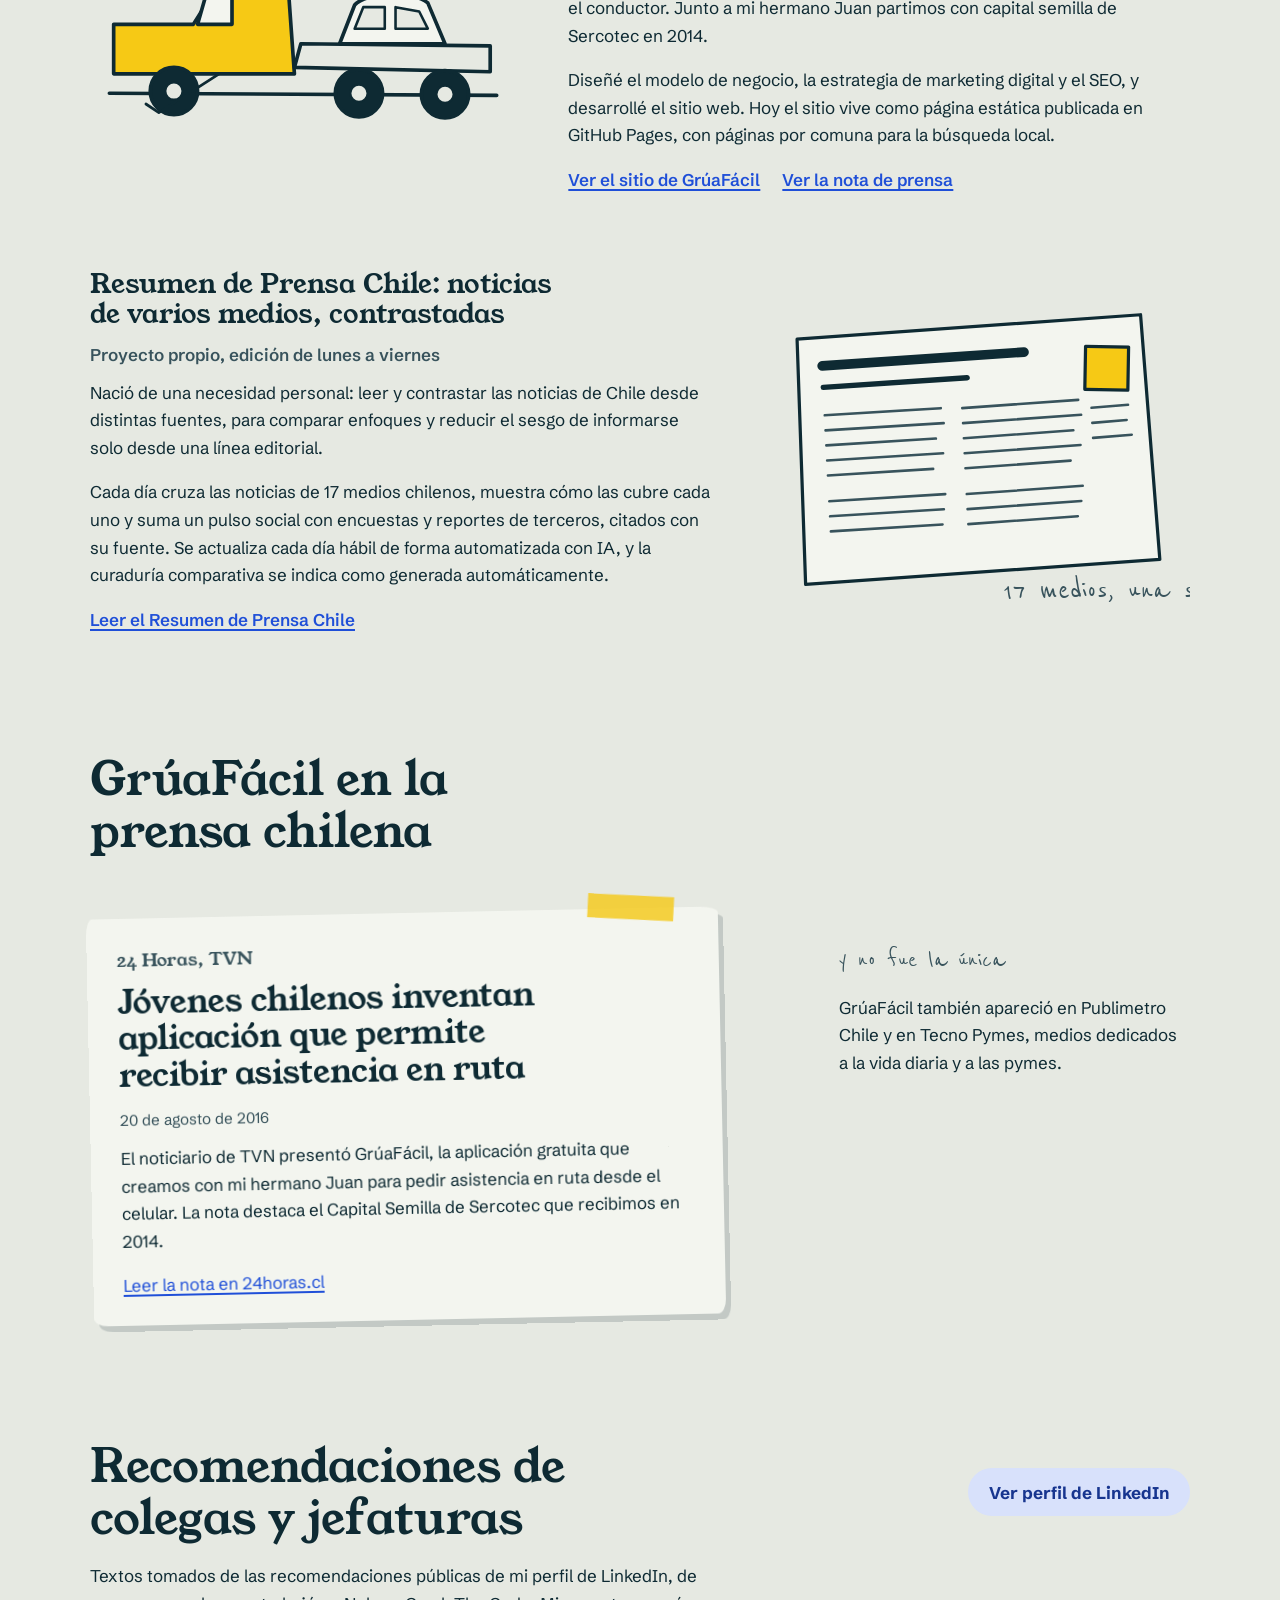
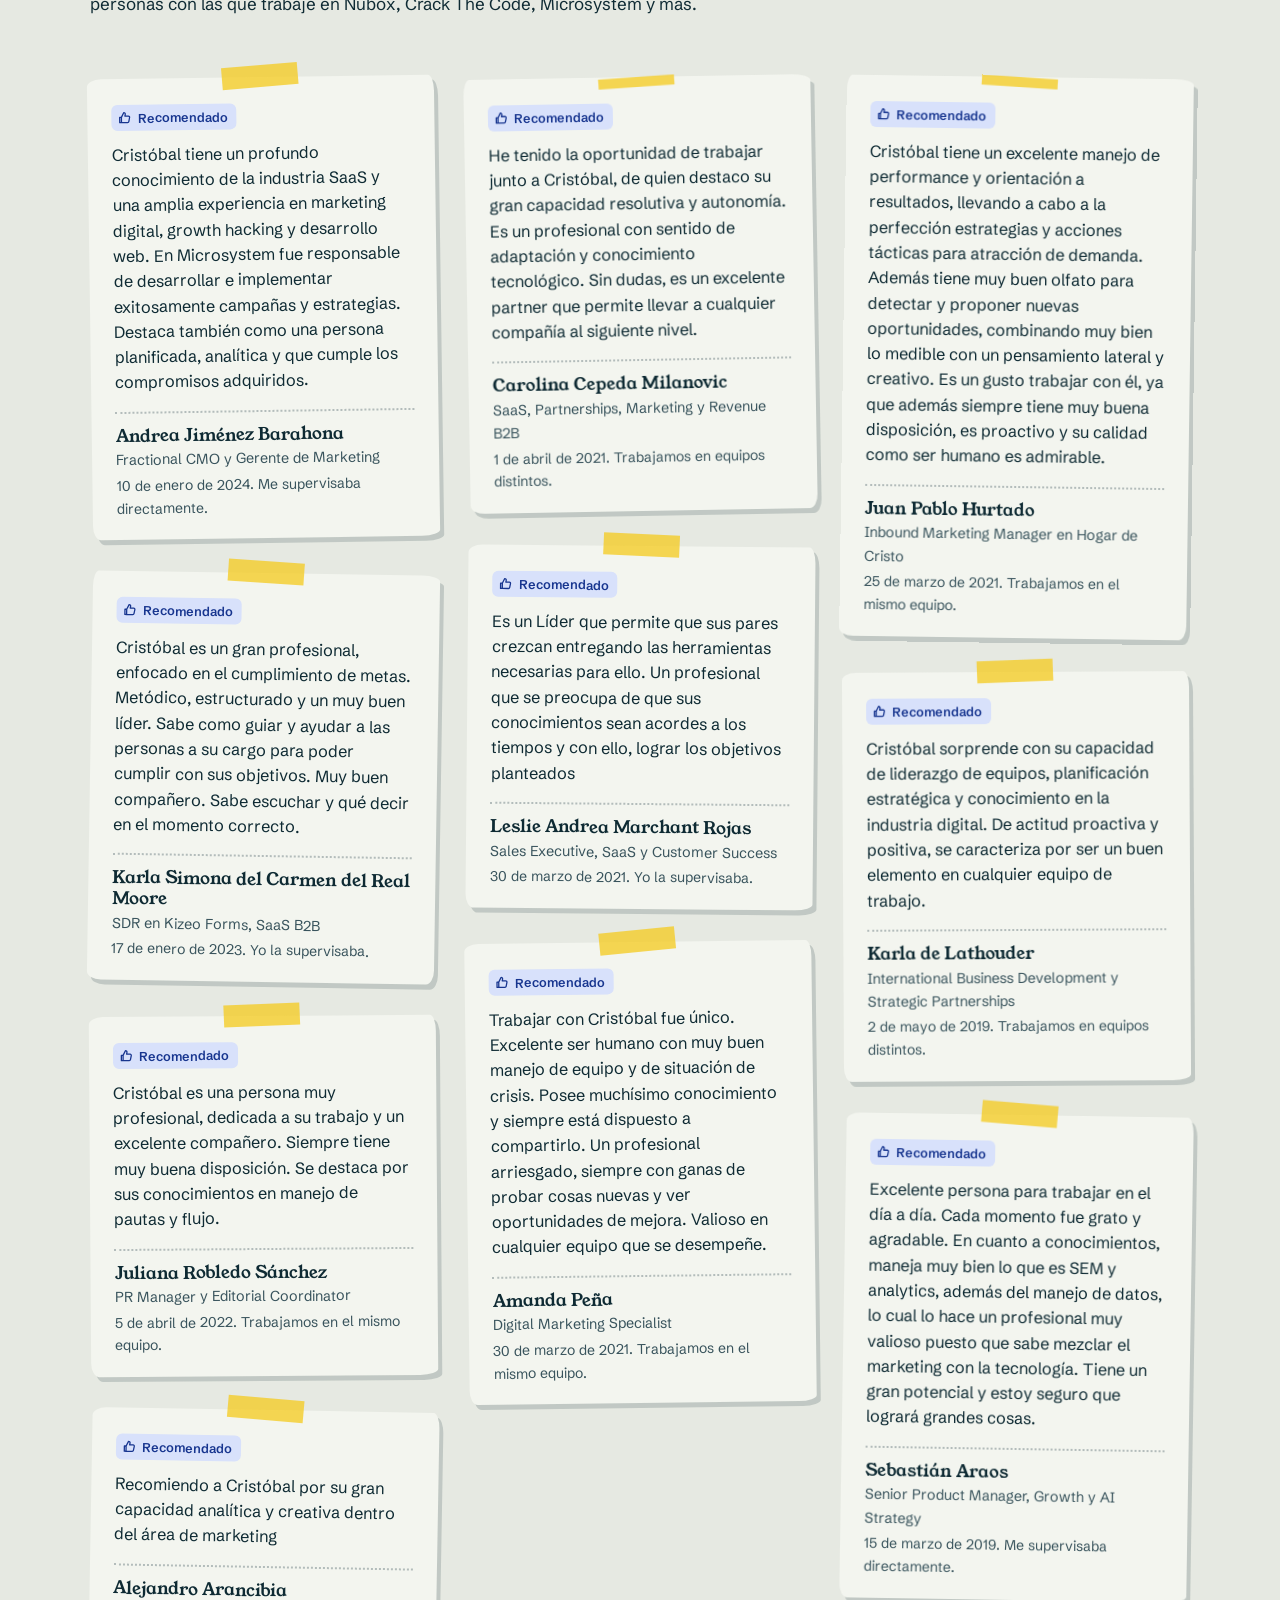
==== commit 14b84a05: "Add files via upload Se agregan casos de exito. Pagina y sección en index" ====
--- a/index.html
+++ b/index.html
@@ -12,8 +12,8 @@
 </script>
 <meta charset="utf-8">
 <meta name="viewport" content="width=device-width, initial-scale=1">
-<title>Cristóbal Sanhueza | Growth y Performance Marketing para SaaS B2B</title>
-<meta name="description" content="Growth Marketer en Chile con 12+ años: Google Ads, Meta Ads, LinkedIn Ads, SEO y automatización para SaaS B2B en LATAM. Consultoría y freelance.">
+<title>Marketing digital con IA y Growth B2B | Cristóbal Sanhueza</title>
+<meta name="description" content="Marketing digital con IA en Chile: Google Ads, Meta Ads, SEO y automatización con inteligencia artificial para SaaS B2B en LATAM. Casos de éxito y consultoría.">
 <meta name="author" content="Cristóbal Sanhueza Rodríguez">
 <meta name="robots" content="index, follow, max-snippet:-1, max-image-preview:large, max-video-preview:-1">
 <meta name="theme-color" content="#E6E9E2">
@@ -24,8 +24,8 @@
 <meta property="og:type" content="profile">
 <meta property="og:site_name" content="Cristóbal Sanhueza">
 <meta property="og:locale" content="es_CL">
-<meta property="og:title" content="Cristóbal Sanhueza | Growth y Performance Marketing para SaaS B2B">
-<meta property="og:description" content="Leads calificados que terminan en reuniones comerciales. Google Ads, Meta Ads, LinkedIn Ads, SEO y automatización para SaaS B2B en LATAM.">
+<meta property="og:title" content="Marketing digital con IA y Growth B2B | Cristóbal Sanhueza">
+<meta property="og:description" content="Marketing digital con inteligencia artificial: leads calificados que terminan en reuniones comerciales. Google Ads, Meta Ads, LinkedIn Ads, SEO y automatización para SaaS B2B en LATAM.">
 <meta property="og:url" content="https://cristobalsanhueza.cl/">
 <meta property="og:image" content="https://cristobalsanhueza.cl/assets/img/og-image.png">
 <meta property="og:image:width" content="1200">
@@ -34,8 +34,8 @@
 <meta property="profile:first_name" content="Cristóbal">
 <meta property="profile:last_name" content="Sanhueza Rodríguez">
 <meta name="twitter:card" content="summary_large_image">
-<meta name="twitter:title" content="Cristóbal Sanhueza | Growth y Performance Marketing para SaaS B2B">
-<meta name="twitter:description" content="Leads calificados que terminan en reuniones comerciales. Google Ads, Meta Ads, LinkedIn Ads, SEO y automatización para SaaS B2B en LATAM.">
+<meta name="twitter:title" content="Marketing digital con IA y Growth B2B | Cristóbal Sanhueza">
+<meta name="twitter:description" content="Marketing digital con inteligencia artificial: leads calificados que terminan en reuniones comerciales. Google Ads, Meta Ads, LinkedIn Ads, SEO y automatización para SaaS B2B en LATAM.">
 <meta name="twitter:image" content="https://cristobalsanhueza.cl/assets/img/og-image.png">
 
 <link rel="icon" href="data:image/svg+xml,%3Csvg xmlns='http://www.w3.org/2000/svg' viewBox='0 0 64 64'%3E%3Crect width='64' height='64' rx='14' fill='%230E2A33'/%3E%3Cpath d='M44 20c-4-5-14-6-20-1-6 5-6 15 0 20 6 5 16 4 20-1' fill='none' stroke='%23F6C915' stroke-width='6' stroke-linecap='round'/%3E%3C/svg%3E">
@@ -53,7 +53,7 @@
       "@id": "https://cristobalsanhueza.cl/#website",
       "url": "https://cristobalsanhueza.cl/",
       "name": "Cristóbal Sanhueza",
-      "description": "Portafolio de Cristóbal Sanhueza, Growth Marketer y Performance Marketing Specialist en Chile.",
+      "description": "Portafolio de Cristóbal Sanhueza, Growth Marketer y Performance Marketing Specialist en Chile, con marketing digital e inteligencia artificial.",
       "inLanguage": "es-CL",
       "publisher": { "@id": "https://cristobalsanhueza.cl/#cristobal" }
     },
@@ -61,9 +61,10 @@
       "@type": "ProfilePage",
       "@id": "https://cristobalsanhueza.cl/#pagina",
       "url": "https://cristobalsanhueza.cl/",
-      "name": "Cristóbal Sanhueza | Growth y Performance Marketing para SaaS B2B",
+      "name": "Marketing digital con IA y Growth B2B | Cristóbal Sanhueza",
       "inLanguage": "es-CL",
-      "dateModified": "2026-10-09T17:00:00-03:00",
+      "dateModified": "2026-10-20T20:30:00-03:00",
+      "significantLink": "https://cristobalsanhueza.cl/casos-de-exito.html",
       "isPartOf": { "@id": "https://cristobalsanhueza.cl/#website" },
       "mainEntity": { "@id": "https://cristobalsanhueza.cl/#cristobal" }
     },
@@ -76,7 +77,7 @@
       "alternateName": ["Cristóbal Nicolás Sanhueza Rodríguez", "Cristóbal Sanhueza"],
       "url": "https://cristobalsanhueza.cl/",
       "jobTitle": "Growth Marketing Specialist",
-      "description": "Growth Marketer y Performance Marketing Specialist con más de 12 años de experiencia en Google Ads, Meta Ads, LinkedIn Ads, SEO y automatización de marketing y ventas para empresas SaaS B2B en Chile y LATAM.",
+      "description": "Growth Marketer y Performance Marketing Specialist con más de 12 años de experiencia en marketing digital con inteligencia artificial, Google Ads, Meta Ads, LinkedIn Ads, SEO y automatización de marketing y ventas para empresas SaaS B2B en Chile y LATAM.",
       "email": "cristobal.sanrodriguez@gmail.com",
       "address": {
         "@type": "PostalAddress",
@@ -94,12 +95,13 @@
         "@type": "Occupation",
         "name": "Growth Marketing Specialist",
         "occupationLocation": { "@type": "Country", "name": "Chile" },
-        "skills": "Growth Marketing, Performance Marketing, Paid Media, Google Ads, Meta Ads, LinkedIn Ads, SEO técnico, atribución, CRO, automatización de marketing, RevOps"
+        "skills": "Marketing digital con IA, Growth Marketing, Performance Marketing, Paid Media, Google Ads, Meta Ads, LinkedIn Ads, SEO técnico, atribución, CRO, automatización de marketing, RevOps"
       },
       "knowsAbout": [
         "Growth Marketing", "Performance Marketing", "Paid Media", "Google Ads", "Meta Ads", "LinkedIn Ads",
         "SEO técnico", "Marketing B2B", "SaaS", "Generación de demanda", "Atribución de marketing",
-        "CRO y AB testing", "Salesforce", "HubSpot", "Looker Studio", "Automatización de marketing", "RevOps"
+        "CRO y AB testing", "Salesforce", "HubSpot", "Looker Studio", "Automatización de marketing", "RevOps",
+        "Inteligencia artificial aplicada al marketing", "Marketing digital con IA", "IA generativa", "Agentes de IA", "Windsor.ai"
       ],
       "sameAs": [
         "https://www.linkedin.com/in/cristobal-sanhueza-rodriguez",
@@ -113,7 +115,7 @@
       "@id": "https://cristobalsanhueza.cl/#servicios",
       "name": "Cristóbal Sanhueza, consultoría de Growth y Paid Media B2B",
       "url": "https://cristobalsanhueza.cl/#servicios",
-      "description": "Consultoría y servicios freelance de Growth Marketing, Paid Media, SEO técnico, atribución y automatización para empresas B2B y SaaS en LATAM.",
+      "description": "Consultoría y servicios freelance de marketing digital con IA, Growth Marketing, Paid Media, SEO técnico, atribución y automatización para empresas B2B y SaaS en LATAM.",
       "provider": { "@id": "https://cristobalsanhueza.cl/#cristobal" },
       "address": { "@type": "PostalAddress", "addressLocality": "Viña del Mar", "addressRegion": "Valparaíso", "addressCountry": "CL" },
       "areaServed": [
@@ -124,11 +126,12 @@
         { "@type": "Country", "name": "Colombia" },
         { "@type": "Country", "name": "Argentina" }
       ],
-      "serviceType": ["Gestión de Paid Media B2B", "Auditoría de calidad de leads y atribución", "Dashboards de marketing", "Automatización de RevOps", "SEO técnico", "Plan de inversión Paid"],
+      "serviceType": ["Marketing digital con IA", "Gestión de Paid Media B2B", "Auditoría de calidad de leads y atribución", "Dashboards de marketing", "Automatización de RevOps", "SEO técnico", "Plan de inversión Paid"],
       "hasOfferCatalog": {
         "@type": "OfferCatalog",
         "name": "Servicios de Growth y Paid Media B2B",
         "itemListElement": [
+          { "@type": "Offer", "itemOffered": { "@type": "Service", "name": "Marketing digital con IA: análisis, automatización y agentes", "description": "Análisis de campañas y CRM con inteligencia artificial, reportes automáticos y flujos con agentes de IA para el primer contacto." } },
           { "@type": "Offer", "itemOffered": { "@type": "Service", "name": "Gestión de Google Ads, Meta Ads y LinkedIn Ads para B2B", "description": "Campañas por país optimizadas hacia lead calificado, con control de presupuesto." } },
           { "@type": "Offer", "itemOffered": { "@type": "Service", "name": "Auditoría de calidad de lead y atribución", "description": "Definición de lead válido y SQL, auditoría de UTMs y atribución en el CRM." } },
           { "@type": "Offer", "itemOffered": { "@type": "Service", "name": "Dashboards y reportes automáticos de marketing", "description": "Dashboard diario conectado a plataformas de anuncios y CRM, y reporte mensual automatizado." } },
@@ -153,7 +156,23 @@
       "name": "¿Qué hace un Growth Marketing Specialist?",
       "acceptedAnswer": {
         "@type": "Answer",
-        "text": "Es la persona que conecta la inversión en publicidad con los resultados comerciales. En mi caso gestiono Google Ads, Meta Ads y LinkedIn Ads, defino qué es un lead calificado, mido el embudo de punta a punta y automatizo reportes y flujos de ventas, para que cada peso invertido termine en reuniones con clientes que encajan con el producto."
+        "text": "Es la persona que conecta la inversión en publicidad con los resultados comerciales. En mi caso gestiono Google Ads, Meta Ads y LinkedIn Ads, defino qué es un lead calificado, mido el embudo de punta a punta y automatizo reportes y flujos de ventas, usando inteligencia artificial, para que cada peso invertido termine en reuniones con clientes que encajan con el producto."
+      }
+    },
+    {
+      "@type": "Question",
+      "name": "¿Ofreces marketing digital con inteligencia artificial?",
+      "acceptedAnswer": {
+        "@type": "Answer",
+        "text": "Sí. Uso IA para analizar campañas y CRM, automatizar reportes y dashboards, armar flujos con agentes de IA para el primer contacto con prospectos y crear campañas sobre productos de IA. Llevo más de 12 años en Growth y Paid Media, y valido siempre las cifras contra su fuente. Los casos están en la página de casos de éxito."
+      }
+    },
+    {
+      "@type": "Question",
+      "name": "¿Dónde puedo ver casos de éxito?",
+      "acceptedAnswer": {
+        "@type": "Answer",
+        "text": "En la página de casos de éxito hay seis casos reales con su situación, su estrategia y sus resultados. Por confidencialidad no nombro a las empresas y uso porcentajes y cantidades de leads."
       }
     },
     {
@@ -224,6 +243,7 @@
       <ul id="menu">
         <li><a href="#resultados">Resultados</a></li>
         <li><a href="#servicios">Servicios</a></li>
+        <li><a href="#casos">Casos</a></li>
         <li><a href="#experiencia">Experiencia</a></li>
         <li><a href="#proyectos">Proyectos</a></li>
         <li><a href="#recomendaciones">Recomendaciones</a></li>
@@ -243,11 +263,12 @@
         <img class="retrato" src="assets/img/cristobal-retrato.jpg" width="360" height="360" alt="Cristóbal Sanhueza, Growth Marketer y Performance Marketing Specialist, con los brazos cruzados" fetchpriority="high">
         <span class="mano desde" aria-hidden="true">desde Viña del Mar, para toda LATAM</span>
       </div>
-      <h1 id="titulo">Growth y Performance Marketing para SaaS B2B en LATAM</h1>
-      <p class="lede">Soy Cristóbal Sanhueza, Growth Marketer y Performance Marketing Specialist en Viña del Mar, Chile. Hace más de 12 años hago crecer empresas con Google Ads, Meta Ads, LinkedIn Ads, SEO y automatización de marketing y ventas. Mi foco son los leads calificados que terminan en reuniones comerciales, no el volumen que se ve bien en un reporte.</p>
+      <h1 id="titulo">Growth y Performance Marketing con IA para SaaS B2B</h1>
+      <p class="lede">Soy Cristóbal Sanhueza, Growth Marketer y Performance Marketing Specialist en Viña del Mar, Chile. Hace más de 12 años hago crecer empresas SaaS y B2B en LATAM, y hoy lo hago con marketing digital e inteligencia artificial: Google Ads, Meta Ads, LinkedIn Ads, SEO y automatización con IA. Mi foco son los leads calificados que terminan en reuniones comerciales, no el volumen que se ve bien en un reporte.</p>
       <div class="acciones">
         <a class="btn" href="#contacto">Escríbeme</a>
         <a class="btn btn--sec" href="#servicios">Ver servicios</a>
+        <a class="btn btn--sec" href="casos-de-exito.html">Casos de éxito</a>
       </div>
       <div class="redes">
         <a href="https://www.linkedin.com/in/cristobal-sanhueza-rodriguez" rel="me noopener">LinkedIn</a>
@@ -347,13 +368,20 @@
 <section class="svc-wrap" id="servicios" aria-labelledby="t-servicios">
   <div class="wrap">
     <h2 id="t-servicios">Servicios de consultoría y freelance en Growth y Paid Media B2B</h2>
-    <p style="margin-top:18px">Para empresas B2B, sobre todo SaaS y logística en LATAM, que invierten en Google, Meta o LinkedIn Ads y no tienen claro cuántos de esos leads sirven. Cada servicio viene con la prueba de que ya lo hice.</p>
+    <p style="margin-top:18px">Para empresas B2B, sobre todo SaaS y logística en LATAM, que invierten en Google, Meta o LinkedIn Ads y no tienen claro cuántos de esos leads sirven, o que quieren usar inteligencia artificial en su marketing. Cada servicio viene con la prueba de que ya lo hice.</p>
 
     <div class="svc-lista">
       <article class="svc">
+        <h3>Marketing digital con IA: análisis, automatización y agentes</h3>
+        <div>
+          <p>Uso inteligencia artificial para que tu marketing sea más rápido y más medible: análisis de campañas y CRM, reportes que se actualizan solos, agentes de IA para el primer contacto con prospectos y campañas sobre productos de IA.</p>
+          <span class="prueba">Prueba: dashboard diario y reporte mensual que se recalculan con IA, flujos con agente de IA para el primer contacto, y certificación en IA Generativa. <a href="casos-de-exito.html#caso-2">Ver el caso</a>.</span>
+        </div>
+      </article>
+      <article class="svc">
         <h3>Gestión de Google Ads, Meta Ads y LinkedIn Ads para B2B</h3>
         <div>
-          <p>Estructura por país, control de presupuesto y optimización hacia lead calificado, no hacia clics.</p>
+          <p>Estructura por país, control de presupuesto y optimización hacia lead calificado, no hacia clics, con IA para detectar qué campañas gastan sin traer resultados.</p>
           <span class="prueba">Prueba: en las últimas empresas subí la calificación de leads de 19,1% a 23,8% y escalé la inversión 10,7% con el costo por lead calificado estable. En una empresa sin adquisición (nueva unidad de negocio) pasé de 3 a 35 leads B2B al mes.</span>
         </div>
       </article>
@@ -367,14 +395,14 @@
       <article class="svc">
         <h3>Dashboards y reportes automáticos de marketing</h3>
         <div>
-          <p>Un dashboard diario conectado a las plataformas de anuncios y al CRM, y un reporte mensual con reconciliación de presupuesto e insights.</p>
+          <p>Un dashboard diario conectado a las plataformas de anuncios y al CRM, y un reporte mensual con reconciliación de presupuesto e insights generados con IA.</p>
           <span class="prueba">Prueba: diseñé y desarrollé un dashboard diario automático con Windsor.ai y Salesforce, complementado con un reporte mensual de Paid Media automatizado.</span>
         </div>
       </article>
       <article class="svc">
         <h3>Automatización de RevOps y marketing</h3>
         <div>
-          <p>Flujos entre el CRM, WhatsApp y Slack: primer contacto automático, ruteo por ejecutivo y zona horaria, y nurturing de leads pequeños. Migraciones de Zapier a ActivePieces.</p>
+          <p>Flujos entre el CRM, WhatsApp y Slack: primer contacto automático con agentes de IA, ruteo por ejecutivo y zona horaria, y nurturing de leads pequeños. Migraciones de Zapier a ActivePieces.</p>
           <span class="prueba">Prueba: flujos de RevOps en producción con foco en mejorar tasa de respuesta a prospectos (Salesforce, ManyChat y Slack), migrados de Zapier a ActivePieces, y flujos en HubSpot enfocadas en nurturing y acciones del prospecto en el journey.</span>
         </div>
       </article>
@@ -413,6 +441,59 @@
     <div class="cta">
       <p>Los valores dependen del alcance. Cuéntame tu caso y te respondo con una propuesta.</p>
       <a class="btn" href="#contacto">Cuéntame tu caso</a>
+    </div>
+  </div>
+</section>
+
+<section class="ia" id="ia" aria-labelledby="t-ia">
+  <div class="wrap">
+    <h2 id="t-ia">Marketing digital con inteligencia artificial, en la práctica</h2>
+    <p class="ia-intro">Uso IA todos los días en mi trabajo de marketing: no como adorno, sino para analizar más rápido, automatizar lo que se repite y tomar mejores decisiones. Cada cifra que sale de una IA la valido contra su fuente antes de usarla.</p>
+    <div class="ia-grid">
+      <article class="nota-ia">
+        <h3>Análisis y diagnóstico con IA</h3>
+        <p>Cruzo datos de anuncios, CRM y tráfico para encontrar qué campañas gastan sin traer leads válidos y qué causas explican una caída.</p>
+        <span class="prueba">Prueba: diagnóstico de una caída de leads con tres causas. <a href="casos-de-exito.html#caso-4">Caso 4</a>.</span>
+      </article>
+      <article class="nota-ia">
+        <h3>Dashboards y reportes que se actualizan solos</h3>
+        <p>Conecto Google Ads, Meta Ads, LinkedIn Ads y Salesforce con Windsor.ai, y una IA recalcula todo cada día con las mismas reglas de negocio.</p>
+        <span class="prueba">Prueba: dashboard diario a las 00:00 y reporte mensual automático. <a href="casos-de-exito.html#caso-2">Caso 2</a>.</span>
+      </article>
+      <article class="nota-ia">
+        <h3>Agentes de IA y automatización de ventas</h3>
+        <p>Flujos entre CRM, WhatsApp y Slack con primer contacto automático y un agente de IA para los leads de flota pequeña.</p>
+        <span class="prueba">Prueba: flujos en producción. <a href="casos-de-exito.html#caso-3">Caso 3</a>.</span>
+      </article>
+      <article class="nota-ia">
+        <h3>Campañas sobre IA y demanda de búsqueda</h3>
+        <p>Anuncios y keywords para productos de IA en logística. En un año, el 28% de los leads válidos de Google Ads llegó por búsquedas sobre IA.</p>
+        <span class="prueba">Prueba: anuncios sobre agentes de IA para Brasil, en portugués.</span>
+      </article>
+      <article class="nota-ia">
+        <h3>Visibilidad en buscadores y en asistentes de IA</h3>
+        <p>Este mismo sitio está hecho para que lo entiendan Google y los asistentes de IA: datos estructurados, archivo llms.txt y respuestas directas.</p>
+        <span class="prueba">Formación: IA Generativa (Santander Open Academy) y Data Integration Expert (Windsor.ai).</span>
+      </article>
+    </div>
+  </div>
+</section>
+
+<section class="casos-home" id="casos" aria-labelledby="t-casos">
+  <div class="wrap">
+    <h2 id="t-casos">Casos de éxito en marketing digital con IA y Paid Media</h2>
+    <p style="margin-top:18px">Seis casos reales con su situación, su estrategia y sus resultados medibles. Por confidencialidad no nombro a las empresas.</p>
+    <ul class="fichas">
+      <li><a class="ficha" href="casos-de-exito.html#caso-1"><span class="n">caso 1</span><span class="dato"><mark>19% a 24%</mark></span><h3>Calidad de lead en un SaaS B2B de logística</h3><p>Más leads válidos con 10,7% más de inversión y costo por lead estable.</p><span class="ver">Ver el caso</span></a></li>
+      <li><a class="ficha" href="casos-de-exito.html#caso-2"><span class="n">caso 2</span><span class="dato"><mark>00:00</mark></span><h3>Dashboard y reportes con IA</h3><p>Se actualizan solos cada día. Con ellos aparecieron 21 leads de Brasil perdidos.</p><span class="ver">Ver el caso</span></a></li>
+      <li><a class="ficha" href="casos-de-exito.html#caso-3"><span class="n">caso 3</span><span class="dato"><mark>2 flujos</mark></span><h3>Primer contacto automático con agente de IA</h3><p>Por WhatsApp, en el horario hábil de cada ejecutivo.</p><span class="ver">Ver el caso</span></a></li>
+      <li><a class="ficha" href="casos-de-exito.html#caso-4"><span class="n">caso 4</span><span class="dato"><mark>SQL +95%</mark></span><h3>Recuperación tras una caída de leads</h3><p>De 19 a 37 oportunidades de venta en un mes, y reuniones +35%.</p><span class="ver">Ver el caso</span></a></li>
+      <li><a class="ficha" href="casos-de-exito.html#caso-5"><span class="n">caso 5</span><span class="dato"><mark>3 a 35</mark></span><h3>Growth desde cero en una unidad de software</h3><p>Leads B2B al mes, con 40% de reuniones.</p><span class="ver">Ver el caso</span></a></li>
+      <li><a class="ficha" href="casos-de-exito.html#caso-6"><span class="n">caso 6</span><span class="dato"><mark>−25% y −21%</mark></span><h3>Paid Media y SEO en dos empresas</h3><p>Menor costo por lead, con más leads y de mejor calidad.</p><span class="ver">Ver el caso</span></a></li>
+    </ul>
+    <div class="cta">
+      <p>Cada caso cuenta qué pasaba, qué hice y qué resultó.</p>
+      <a class="btn" href="casos-de-exito.html">Ver los 6 casos de éxito</a>
     </div>
   </div>
 </section>
@@ -431,8 +512,8 @@
           <ul>
             <li>Gestiono Google Ads, Meta Ads y LinkedIn Ads para seis mercados de LATAM, optimizando hacia <mark>leads calificados</mark> y no hacia volumen.</li>
             <li>Definí las reglas de negocio (lead válido, SQL, atribución por UTM, costo por lead calificado) que hoy usa todo el equipo.</li>
-            <li>Automaticé el reporte mensual de Paid Media y armé un dashboard que se actualiza solo cada día.</li>
-            <li>Migré flujos de RevOps entre herramientas de automatización, con primer contacto automático según la zona horaria del ejecutivo asignado.</li>
+            <li>Uso inteligencia artificial para analizar campañas, automaticé el reporte mensual de Paid Media y armé un dashboard que se actualiza solo cada día.</li>
+            <li>Migré flujos de RevOps entre herramientas de automatización, con primer contacto automático según la zona horaria del ejecutivo asignado y un agente de IA para los leads pequeños.</li>
             <li>Implementé AB testing y CRO para mejorar la conversión de pruebas gratuitas a clientes pagos.</li>
             <li>Elaboré el plan de inversión Paid 2026 a pedido de la dirección comercial y el plan de recuperación SEO tras una caída de tráfico orgánico.</li>
             <li>Detecté errores de datos que distorsionaban los KPIs del equipo, como un cambio de horario en el corte mensual y leads de un país sin sincronizar en el CRM.</li>
@@ -731,7 +812,15 @@
     <div class="faq">
       <details>
         <summary>¿Qué hace un Growth Marketing Specialist?</summary>
-        <p>Es la persona que conecta la inversión en publicidad con los resultados comerciales. En mi caso gestiono Google Ads, Meta Ads y LinkedIn Ads, defino qué es un lead calificado, mido el embudo de punta a punta y automatizo reportes y flujos de ventas, para que cada peso invertido termine en reuniones con clientes que encajan con el producto.</p>
+        <p>Es la persona que conecta la inversión en publicidad con los resultados comerciales. En mi caso gestiono Google Ads, Meta Ads y LinkedIn Ads, defino qué es un lead calificado, mido el embudo de punta a punta y automatizo reportes y flujos de ventas, usando inteligencia artificial, para que cada peso invertido termine en reuniones con clientes que encajan con el producto.</p>
+      </details>
+      <details>
+        <summary>¿Ofreces marketing digital con inteligencia artificial?</summary>
+        <p>Sí. Uso IA para analizar campañas y CRM, automatizar reportes y dashboards, armar flujos con agentes de IA para el primer contacto con prospectos y crear campañas sobre productos de IA. Llevo más de 12 años en Growth y Paid Media, y valido siempre las cifras contra su fuente. Los casos están en la página de casos de éxito.</p>
+      </details>
+      <details>
+        <summary>¿Dónde puedo ver casos de éxito?</summary>
+        <p>En la página de casos de éxito hay seis casos reales con su situación, su estrategia y sus resultados. Por confidencialidad no nombro a las empresas y uso porcentajes y cantidades de leads.</p>
       </details>
       <details>
         <summary>¿Trabajas como freelance o consultor?</summary>
@@ -793,7 +882,7 @@
     </div>
    </div>
    <figure class="foto">
-     <img src="assets/img/cristobal-sanhueza.jpg" width="640" height="710" loading="lazy" alt="Retrato de Cristóbal Sanhueza Rodríguez, de brazos cruzados, sonriendo, frente a un fondo oscuro">
+     <img src="assets/img/cristobal-atardecer.jpg" width="640" height="853" loading="lazy" alt="Cristóbal Sanhueza Rodríguez sentado en la playa, de espaldas, mirando el atardecer sobre el mar">
      <figcaption class="mano">yo, en Viña del Mar</figcaption>
    </figure>
   </div>
--- a/assets/css/styles.css
+++ b/assets/css/styles.css
@@ -64,7 +64,7 @@
 .burger[aria-expanded="true"] .burger-raya:nth-child(3){top:22px;transform:rotate(-45deg)}
 .burger:focus-visible{outline-offset:0}
 
-@media (max-width:860px){
+@media (max-width:1160px){
   html{scroll-padding-top:72px}
   .js .burger{display:block}
   .js .nav ul{display:none;position:absolute;top:100%;left:0;right:0;z-index:5;flex-direction:column;align-items:stretch;flex-wrap:nowrap;gap:0;margin:0 -12px;padding:10px 22px 18px;background:var(--papel-claro);border:2px solid var(--tinta);border-top:0;border-radius:0 0 18px 8px / 0 0 10px 16px;box-shadow:5px 7px 0 rgba(14,42,51,.2);font-size:1.15rem}
@@ -310,3 +310,116 @@
   .wa span{position:absolute;width:1px;height:1px;overflow:hidden;clip:rect(0 0 0 0);white-space:nowrap}
 }
 @media print{body::before{display:none}.res{clip-path:none}.wa,.burger{display:none}.cabecera{position:static}}
+
+/* ia (inicio) */
+.ia{padding-block:clamp(64px,9vw,110px) clamp(24px,4vw,48px)}
+.ia-intro{margin-top:18px}
+.ia-grid{display:grid;grid-template-columns:repeat(6,minmax(0,1fr));gap:34px 24px;margin-top:clamp(36px,5vw,64px)}
+.nota-ia{grid-column:span 2;position:relative;background:var(--papel-claro);padding:26px 24px 22px;border-radius:var(--borde-a);box-shadow:4px 5px 0 rgba(14,42,51,.16);transform:rotate(var(--r,0deg))}
+.nota-ia::before{content:"";position:absolute;top:-12px;left:calc(50% - 38px);width:76px;height:22px;background:rgba(246,201,21,.72);transform:rotate(var(--t,-3deg))}
+.nota-ia:nth-child(even){border-radius:var(--borde-b)}
+.nota-ia:nth-child(1){--r:-.8deg;--t:-4deg}.nota-ia:nth-child(2){--r:.7deg;--t:3deg}.nota-ia:nth-child(3){--r:-.5deg;--t:-2deg}
+.nota-ia:nth-child(4){--r:.6deg;--t:4deg;grid-column:2 / span 2}.nota-ia:nth-child(5){--r:-.7deg;--t:-3deg;grid-column:4 / span 2}
+.nota-ia h3{font-size:clamp(1.15rem,1.7vw,1.4rem);margin-bottom:8px}
+.nota-ia p{margin:0;font-size:.98rem}
+.nota-ia .prueba{display:block;margin-top:10px;color:var(--tinta-suave);font-size:.93rem}
+
+/* casos de éxito: tarjetas en el inicio */
+.casos-home{margin-top:clamp(24px,4vw,48px);background:var(--papel-claro);border-radius:var(--borde-a);padding-block:clamp(56px,8vw,96px);margin-inline:clamp(0px,1.2vw,18px)}
+.fichas{display:grid;grid-template-columns:repeat(3,minmax(0,1fr));gap:34px 26px;margin-top:clamp(36px,5vw,60px);list-style:none;padding:0}
+.ficha{position:relative;display:block;height:100%;background:var(--papel);padding:26px 24px 22px;border-radius:var(--borde-a);box-shadow:4px 5px 0 rgba(14,42,51,.17);color:var(--tinta);text-decoration:none;transform:rotate(var(--r,0deg));transition:transform .18s ease}
+.ficha::before{content:"";position:absolute;top:-12px;left:calc(50% - 38px);width:76px;height:22px;background:rgba(246,201,21,.72);transform:rotate(var(--t,-3deg))}
+.fichas li:nth-child(even) .ficha{border-radius:var(--borde-b)}
+.fichas li:nth-child(1) .ficha{--r:-.8deg;--t:-4deg}.fichas li:nth-child(2) .ficha{--r:.8deg;--t:3deg}.fichas li:nth-child(3) .ficha{--r:-.4deg;--t:-2deg}
+.fichas li:nth-child(4) .ficha{--r:.7deg;--t:4deg}.fichas li:nth-child(5) .ficha{--r:-.9deg;--t:-3deg}.fichas li:nth-child(6) .ficha{--r:.5deg;--t:2deg}
+.ficha:hover{background:var(--papel);color:var(--tinta);transform:rotate(0deg) translateY(-4px)}
+.ficha .n{font-family:var(--mano);font-size:1.7rem;line-height:1;color:var(--tinta-suave);display:block;margin-bottom:6px}
+.ficha .dato{display:block;font-family:var(--serif);font-size:clamp(1.9rem,3.2vw,2.6rem);line-height:1.05;margin-bottom:8px}
+.ficha .dato mark{padding:0 .2em}
+.ficha h3{font-family:var(--sans);font-weight:700;font-size:1.05rem;line-height:1.3;margin-bottom:6px}
+.ficha p{margin:0;font-size:.95rem;color:var(--tinta-suave)}
+.ficha .ver{display:inline-block;margin-top:12px;font-weight:600;color:var(--ruta);text-decoration:underline;text-decoration-thickness:2px;text-underline-offset:3px}
+
+/* página de casos de éxito */
+.casos-intro{padding-block:clamp(28px,5vw,64px) clamp(36px,6vw,72px)}
+.casos-intro h1{font-size:clamp(2.2rem,4.8vw,4rem);line-height:1.05;letter-spacing:-.012em;max-width:19ch}
+.casos-intro .lede{max-width:62ch}
+.volver{display:inline-block;font-family:var(--mano);font-size:1.6rem;margin-bottom:12px;color:var(--tinta-suave);text-decoration:none;transform:rotate(-2deg)}
+.volver:hover{background:none;color:var(--ruta)}
+.indice-casos{display:grid;grid-template-columns:repeat(2,minmax(0,1fr));gap:4px 36px;margin:clamp(26px,4vw,44px) 0 0;padding:0;list-style:none;counter-reset:ic;max-width:860px}
+.indice-casos li{counter-increment:ic;border-bottom:2px dotted rgba(14,42,51,.28)}
+.indice-casos a{display:flex;gap:12px;align-items:baseline;padding:11px 2px;color:var(--tinta);font-weight:600;text-decoration:none}
+.indice-casos a::before{content:counter(ic,decimal-leading-zero);font-family:var(--mano);font-size:1.6rem;color:var(--ruta);font-weight:400;flex:none}
+.indice-casos a:hover{background:var(--senal)}
+.confi{margin-top:26px;display:inline-block;background:var(--papel-claro);padding:12px 18px;border-radius:var(--borde-b);box-shadow:3px 4px 0 rgba(14,42,51,.14);transform:rotate(-.5deg);font-size:.97rem;max-width:62ch}
+.confi strong{font-weight:700}
+
+.caso{position:relative;padding-block:clamp(44px,6vw,76px)}
+.caso + .caso::before{content:"";position:absolute;left:clamp(18px,4vw,40px);right:clamp(18px,4vw,40px);top:0;height:10px;opacity:.55;background-image:url("data:image/svg+xml;utf8,<svg xmlns='http://www.w3.org/2000/svg' width='60' height='10'><path d='M0 5 C6 0 12 10 18 5 S30 0 36 5 S48 10 60 5' fill='none' stroke='%230E2A33' stroke-width='1.6' stroke-linecap='round'/></svg>");background-repeat:repeat-x}
+.caso-cab{display:grid;grid-template-columns:auto minmax(0,1fr);gap:8px clamp(18px,3vw,36px);align-items:start}
+.caso-n{font-family:var(--serif);font-size:clamp(3.4rem,8vw,6.4rem);line-height:.9;color:var(--senal);-webkit-text-stroke:2px var(--tinta);paint-order:stroke fill;transform:rotate(-4deg)}
+.tags{display:flex;flex-wrap:wrap;gap:6px 8px;margin:0 0 12px;padding:0;list-style:none}
+.tag{font-size:.8rem;font-weight:600;padding:.22em .75em;border:2px solid var(--tinta);border-radius:var(--borde-a);background:transparent}
+.tag--ia{background:var(--senal)}
+.caso h2{font-size:clamp(1.7rem,3.3vw,2.6rem);max-width:24ch}
+.bajada{margin:14px 0 0;font-size:1.12rem;max-width:60ch;color:var(--tinta-suave)}
+.caso-cuerpo{display:grid;grid-template-columns:minmax(0,7fr) minmax(0,5fr);gap:clamp(26px,4vw,56px);margin-top:clamp(28px,4vw,48px);align-items:start}
+.caso:nth-of-type(even) .caso-cuerpo{grid-template-columns:minmax(0,5fr) minmax(0,7fr)}
+.caso:nth-of-type(even) .caso-fig{order:-1}
+.bloque + .bloque{margin-top:26px}
+.bloque h3{font-family:var(--sans);font-weight:700;font-size:.82rem;letter-spacing:.09em;text-transform:uppercase;color:var(--ruta);margin-bottom:8px;display:flex;align-items:center;gap:10px}
+.bloque h3::after{content:"";flex:1;height:8px;opacity:.5;background-image:url("data:image/svg+xml;utf8,<svg xmlns='http://www.w3.org/2000/svg' width='44' height='8'><path d='M0 4 C5 1 9 7 14 4 S24 1 29 4 S39 7 44 4' fill='none' stroke='%230E2A33' stroke-width='1.5' stroke-linecap='round'/></svg>");background-repeat:repeat-x}
+.bloque p{max-width:60ch}
+.bloque ul{margin:0;padding-left:1.15em;max-width:62ch}
+.bloque li{margin-bottom:.6em}
+.bloque li::marker{color:var(--ruta)}
+.caso-fig{margin:0;position:sticky;top:96px;background:var(--papel-claro);padding:16px 14px 12px;border-radius:var(--borde-b);box-shadow:5px 6px 0 rgba(14,42,51,.16);transform:rotate(var(--rf,1deg))}
+.caso:nth-of-type(even) .caso-fig{--rf:-1deg;border-radius:var(--borde-a)}
+.caso-fig::before{content:"";position:absolute;top:-13px;left:calc(50% - 42px);width:84px;height:24px;background:rgba(246,201,21,.8);transform:rotate(-3deg)}
+.caso-fig svg{display:block;width:100%;height:auto;overflow:visible}
+.caso-fig figcaption{font-size:.88rem;color:var(--tinta-suave);margin-top:8px;max-width:none}
+.graf .t{font-family:var(--sans);font-weight:600;font-size:17px;fill:var(--tinta)}
+.graf .s{font-family:var(--sans);font-weight:500;font-size:15px;fill:var(--tinta-suave)}
+.graf .m{font-family:var(--mano);font-size:27px;fill:var(--tinta-suave)}
+.graf .mr{font-family:var(--mano);font-size:27px;fill:var(--ruta)}
+.graf .mt{font-family:var(--mano);font-size:27px;fill:var(--tinta)}
+.graf .lin{fill:none;stroke:var(--tinta);stroke-width:3.2;stroke-linecap:round;stroke-linejoin:round}
+.graf .fin{fill:none;stroke:var(--tinta);stroke-width:1.8;stroke-linecap:round;stroke-linejoin:round}
+.graf .ruta{stroke:var(--ruta)}
+.graf .gr{fill:none;stroke:var(--tinta);stroke-width:1.4;stroke-dasharray:2 7;stroke-linecap:round;opacity:.45}
+.graf .caja{fill:var(--papel);stroke:var(--tinta);stroke-width:2.6;stroke-linejoin:round}
+.graf .senal{fill:var(--senal);stroke:var(--tinta);stroke-width:2.6;stroke-linejoin:round}
+.graf .tinta{fill:var(--tinta)}
+.graf .gris{fill:var(--gris);stroke:var(--tinta);stroke-width:2.6;stroke-linejoin:round}
+.graf .bruma{fill:rgba(246,201,21,.28);stroke:none}
+.caso-res{margin-top:clamp(32px,5vw,56px);position:relative;background:var(--tinta);color:var(--papel);padding:clamp(26px,3.5vw,40px) clamp(22px,3.5vw,40px) clamp(24px,3vw,34px);border-radius:var(--borde-b);box-shadow:6px 7px 0 rgba(14,42,51,.25);transform:rotate(-.4deg)}
+.caso-res::before{content:"";position:absolute;top:-13px;left:46px;width:90px;height:24px;background:rgba(246,201,21,.85);transform:rotate(-3deg)}
+.caso-res h3{font-family:var(--sans);font-weight:700;font-size:.82rem;letter-spacing:.09em;text-transform:uppercase;color:var(--senal);margin-bottom:18px}
+.cifras{display:grid;grid-template-columns:repeat(auto-fit,minmax(200px,1fr));gap:24px 28px;margin:0;padding:0;list-style:none}
+.cifras .fig{font-size:clamp(1.9rem,3.4vw,2.7rem);margin-bottom:6px;color:var(--senal)}
+.cifras span.q{display:block;color:#D5DDD8;font-size:.97rem;line-height:1.4}
+.honesto-caso{margin:22px 0 0;padding-top:16px;border-top:2px dotted rgba(230,233,226,.4);color:#C9D3CD;font-size:.97rem;max-width:74ch}
+.honesto-caso strong{color:var(--papel)}
+
+.casos-cierre{padding-block:clamp(40px,6vw,70px) 0}
+.casos-cierre .cta{margin-top:0}
+.caso :focus-visible,.caso-res :focus-visible{outline-color:var(--ruta)}
+.caso-res :focus-visible{outline-color:var(--senal)}
+
+@media (max-width:1020px){
+  .nota-ia,.nota-ia:nth-child(4),.nota-ia:nth-child(5){grid-column:span 3}
+  .fichas{grid-template-columns:repeat(2,minmax(0,1fr))}
+}
+@media (max-width:900px){
+  .caso-cuerpo,.caso:nth-of-type(even) .caso-cuerpo{grid-template-columns:1fr}
+  .caso:nth-of-type(even) .caso-fig{order:0}
+  .caso-fig{position:relative;top:0;max-width:560px}
+  .indice-casos{grid-template-columns:1fr}
+}
+@media (max-width:640px){
+  .ia-grid{display:flex;flex-direction:column;gap:32px}
+  .fichas{grid-template-columns:1fr}
+  .caso-cab{grid-template-columns:1fr}
+  .caso-n{font-size:3.4rem;margin-bottom:10px;display:block}
+}
+@media print{.caso-fig{position:static}}
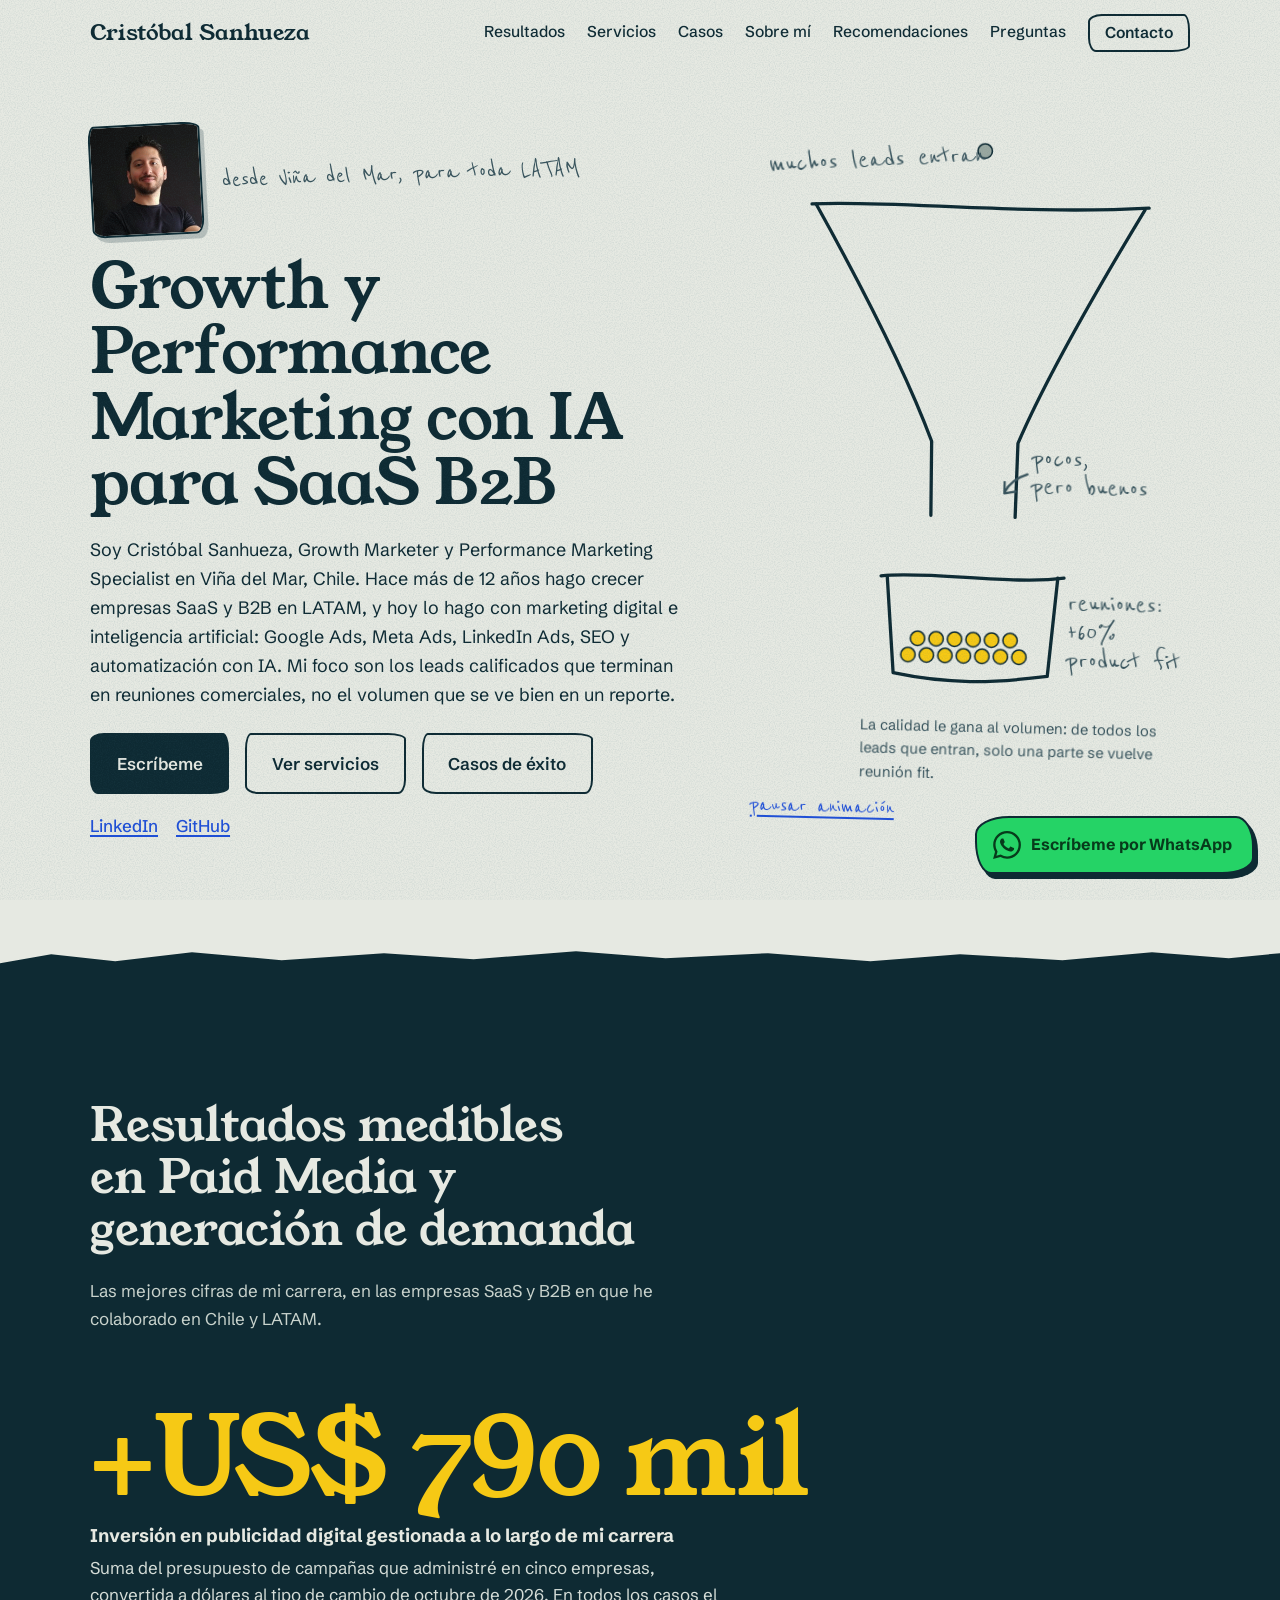
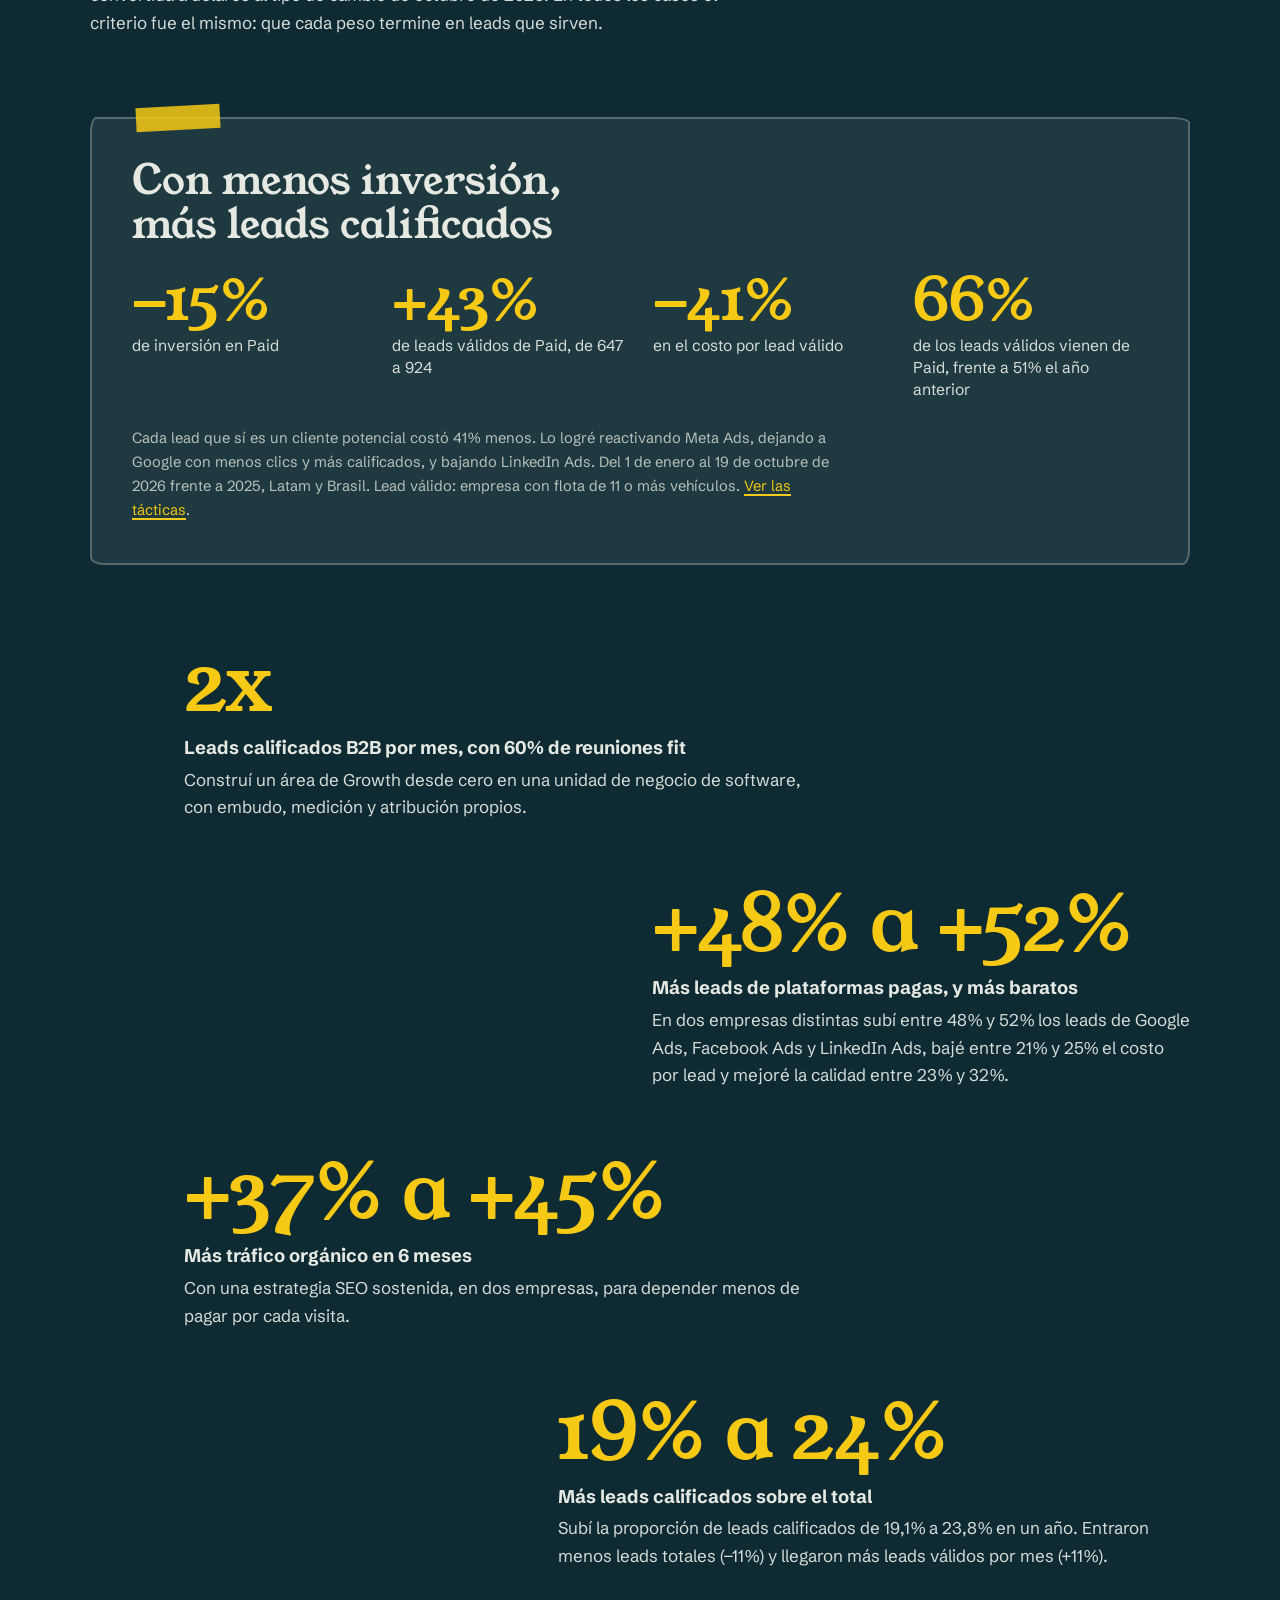
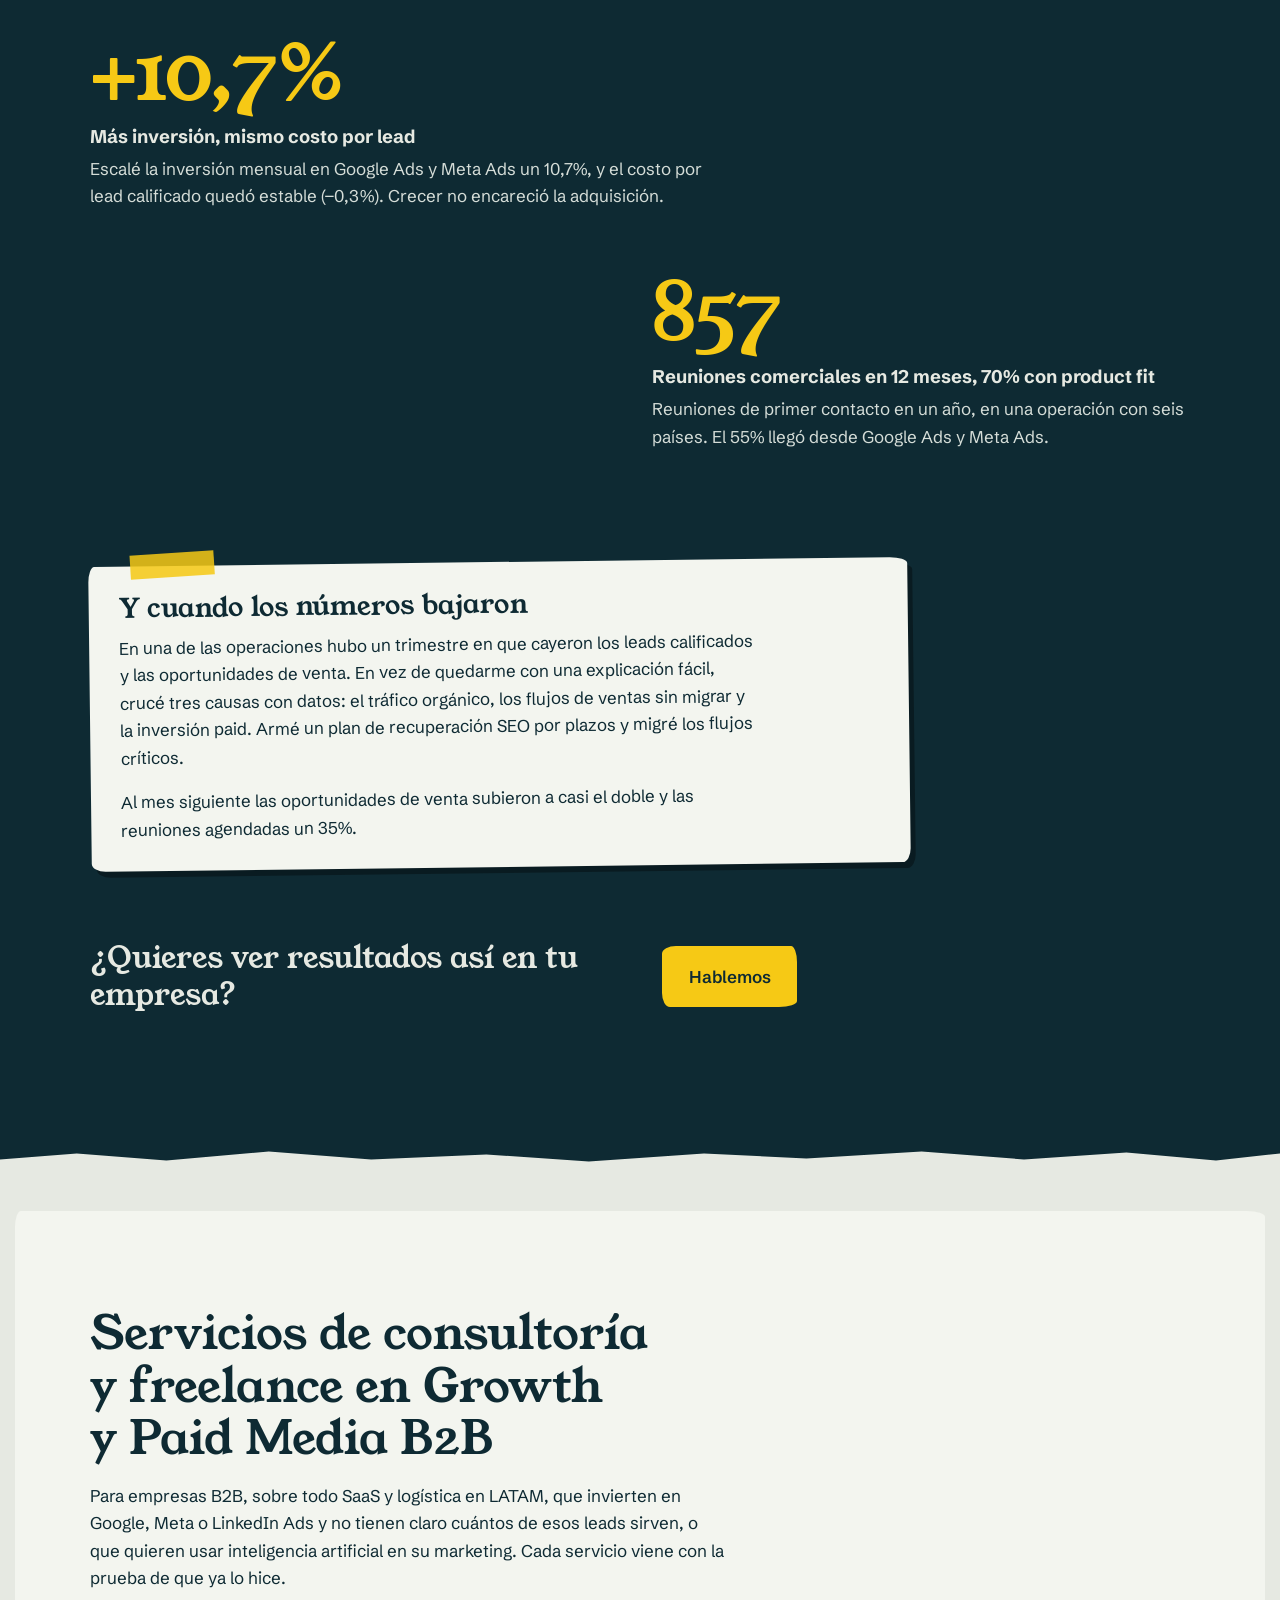
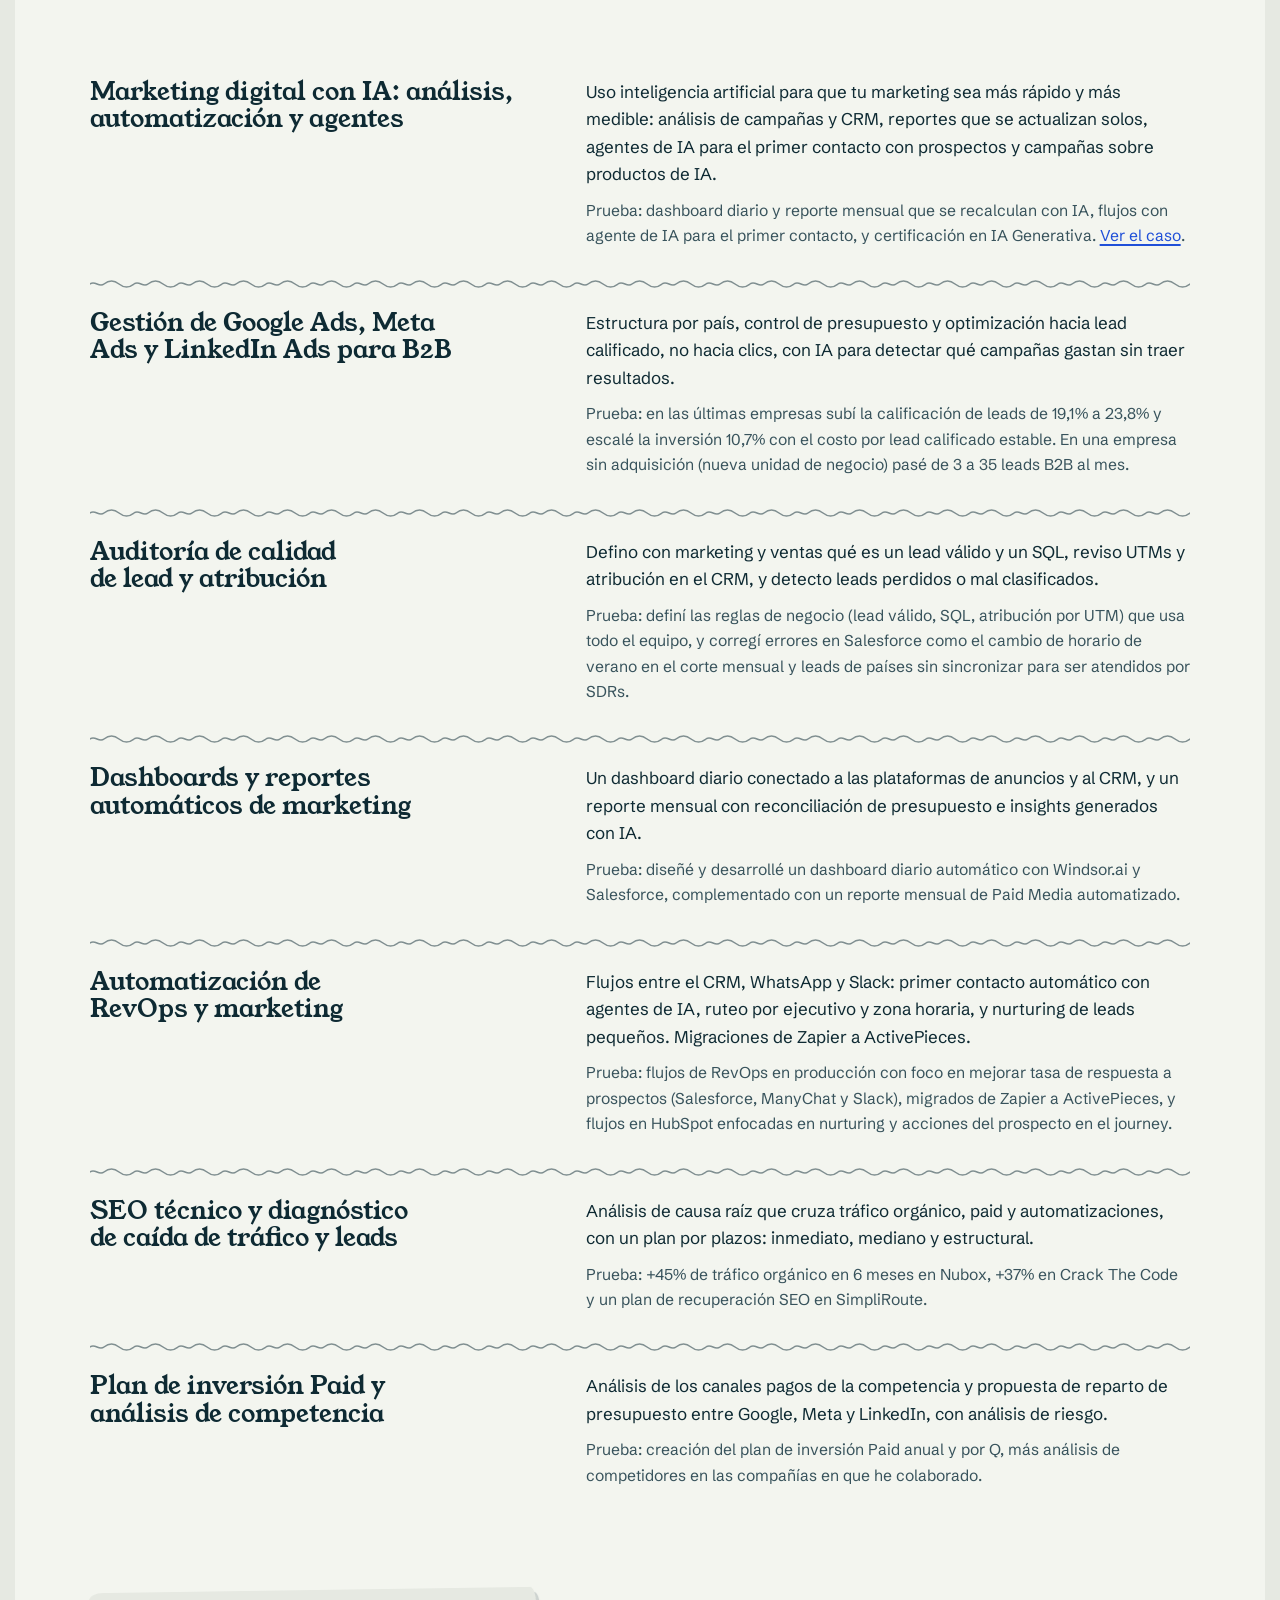
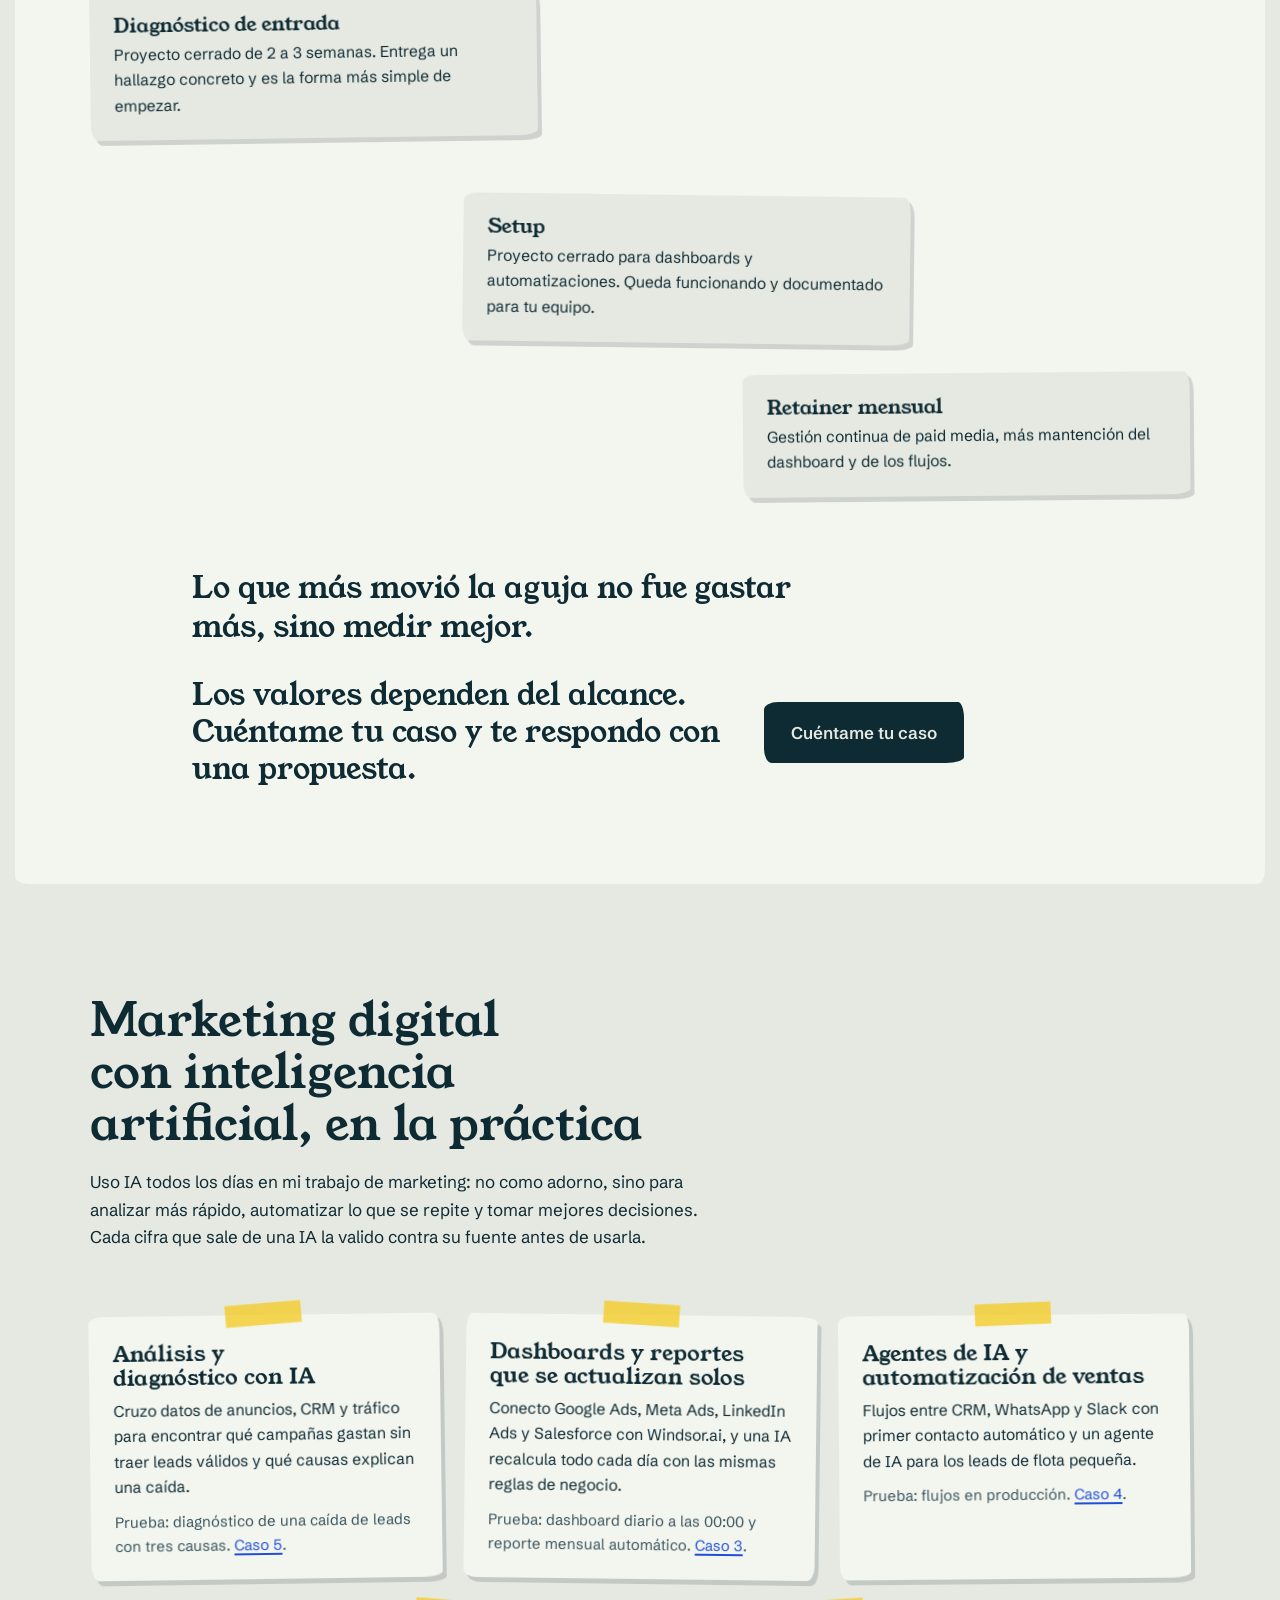
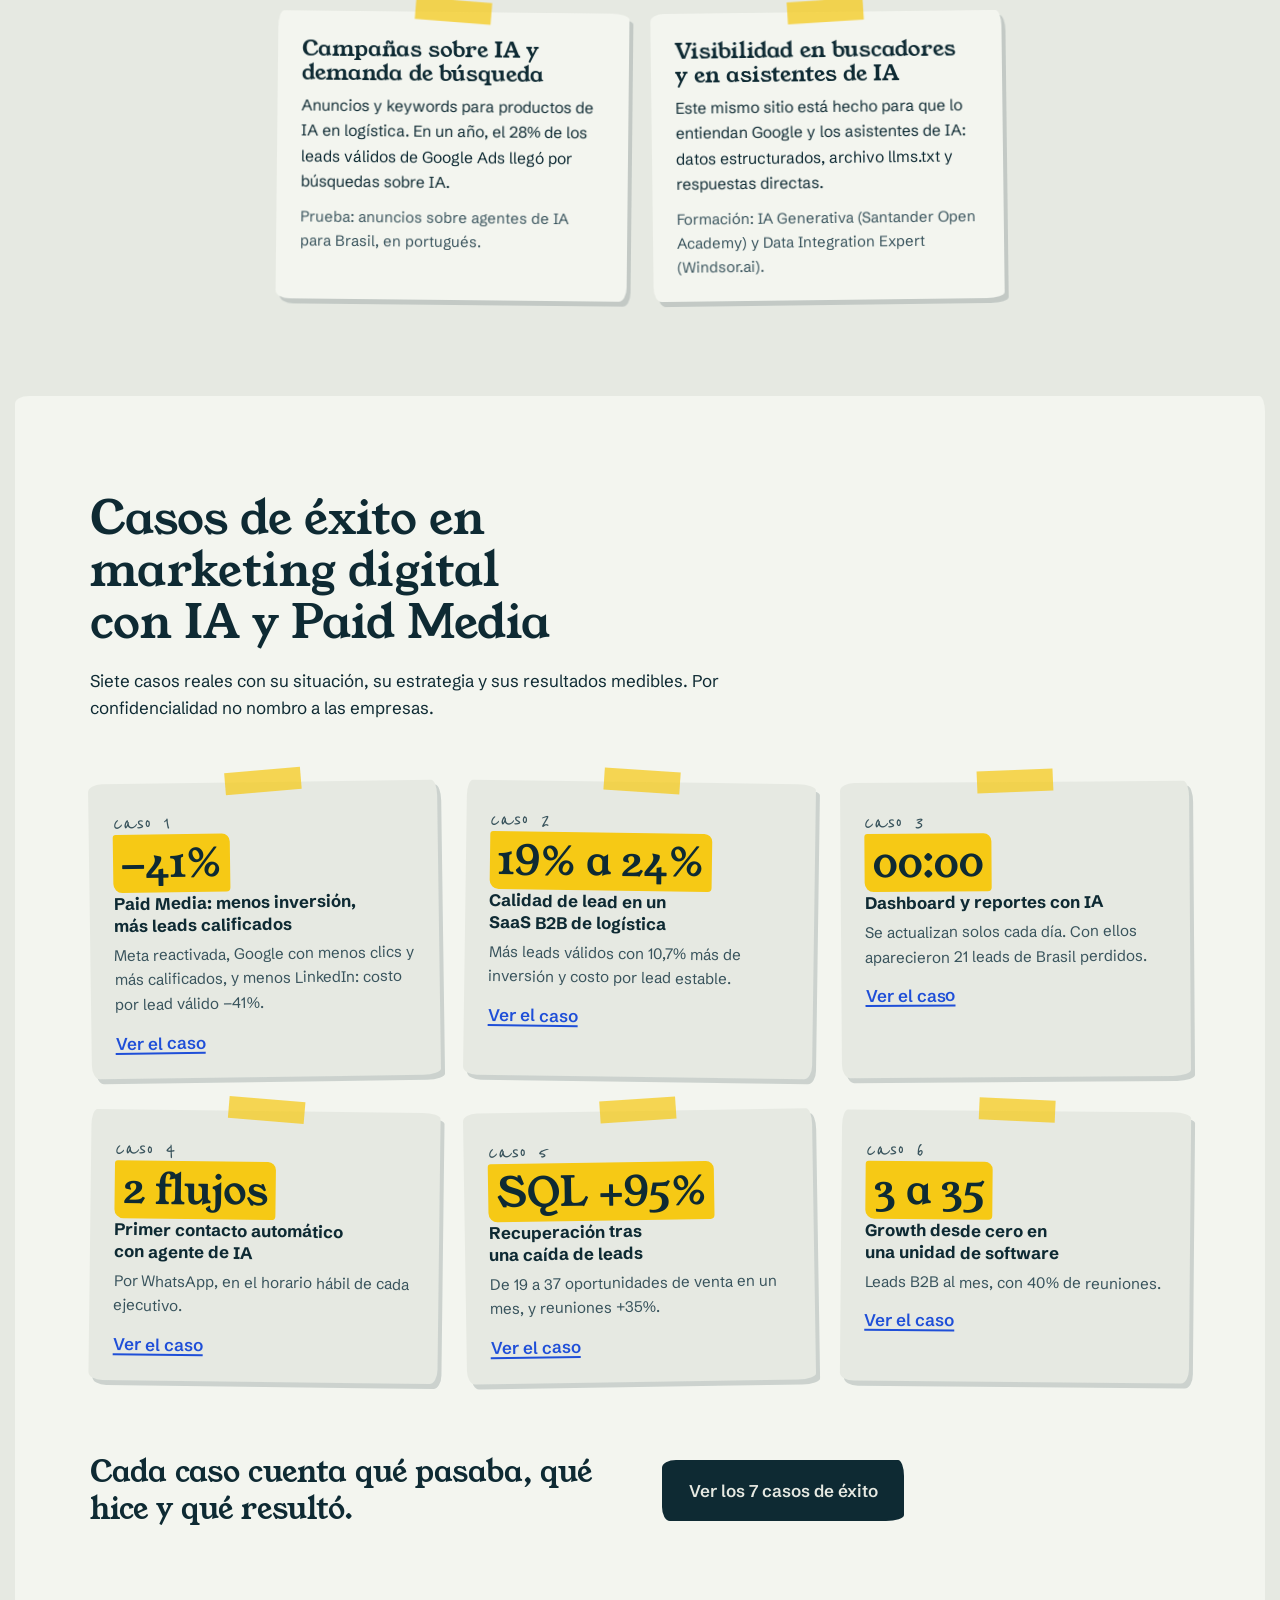
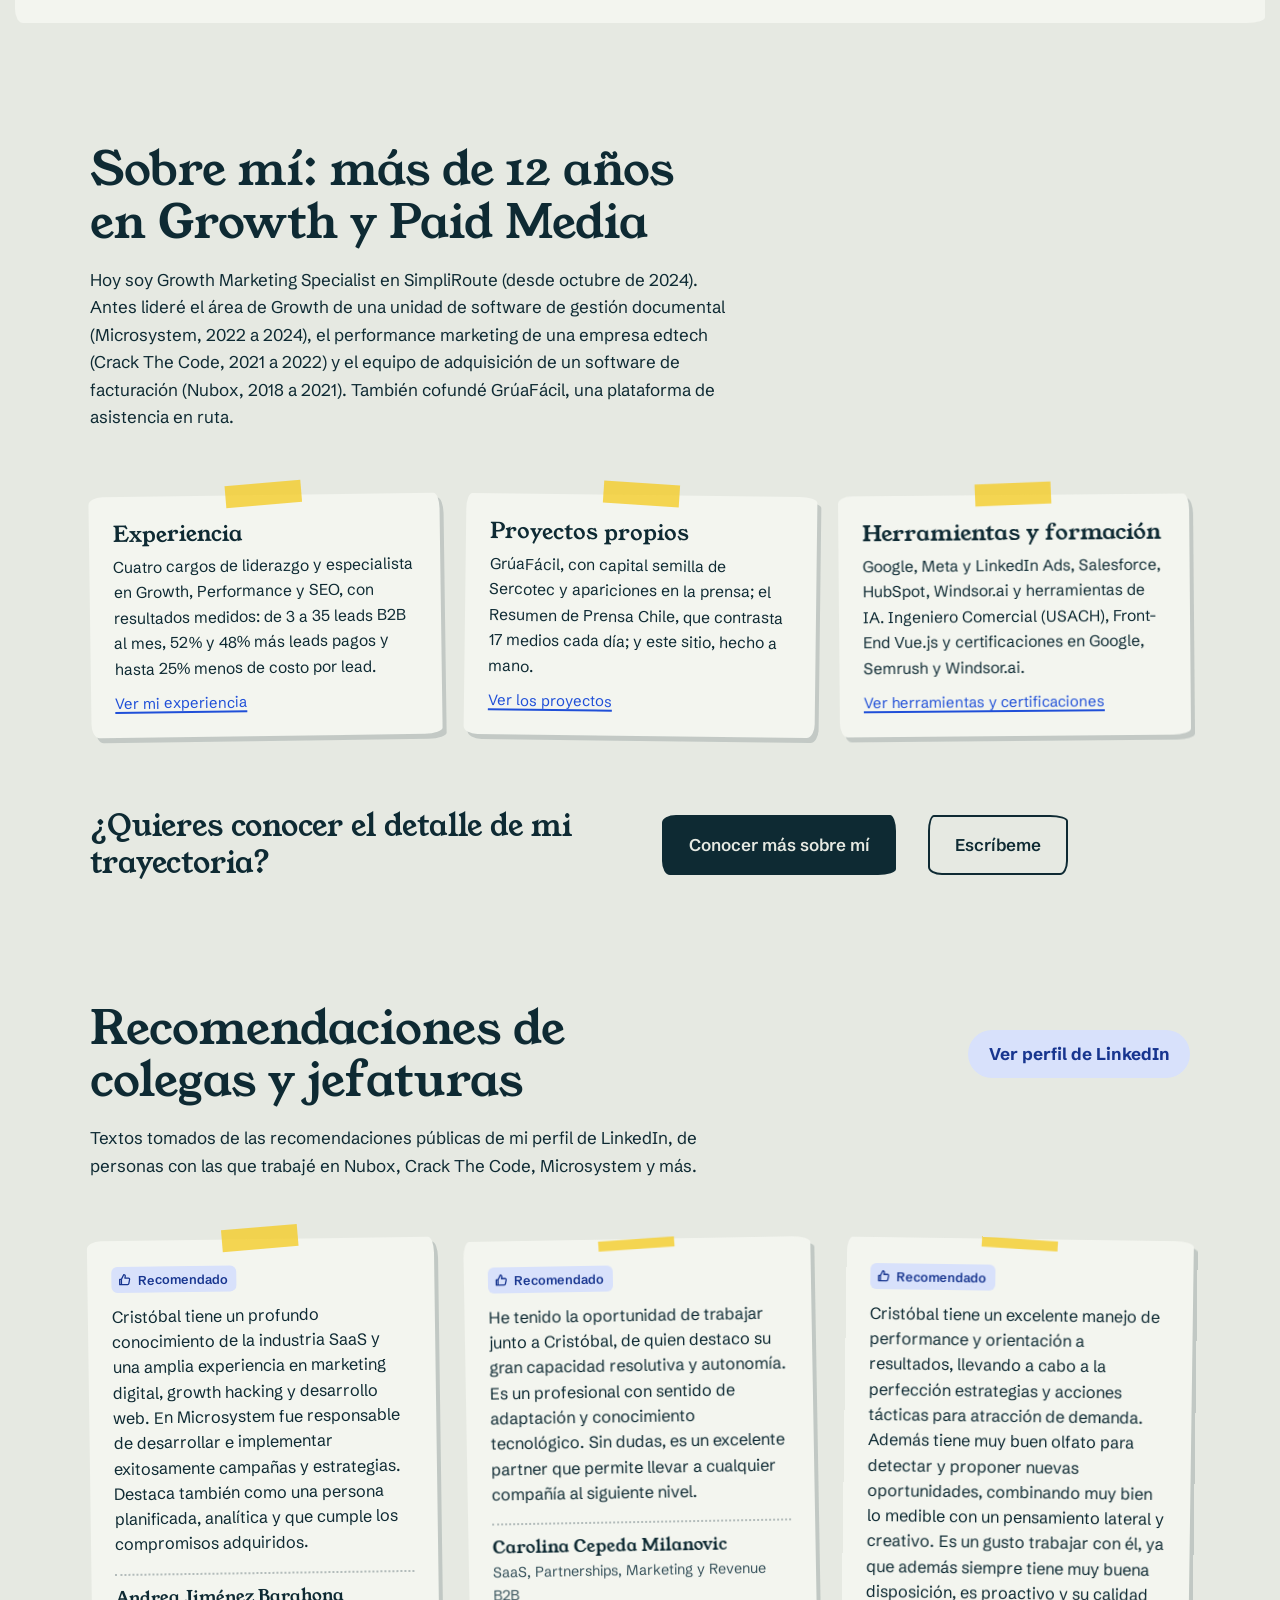
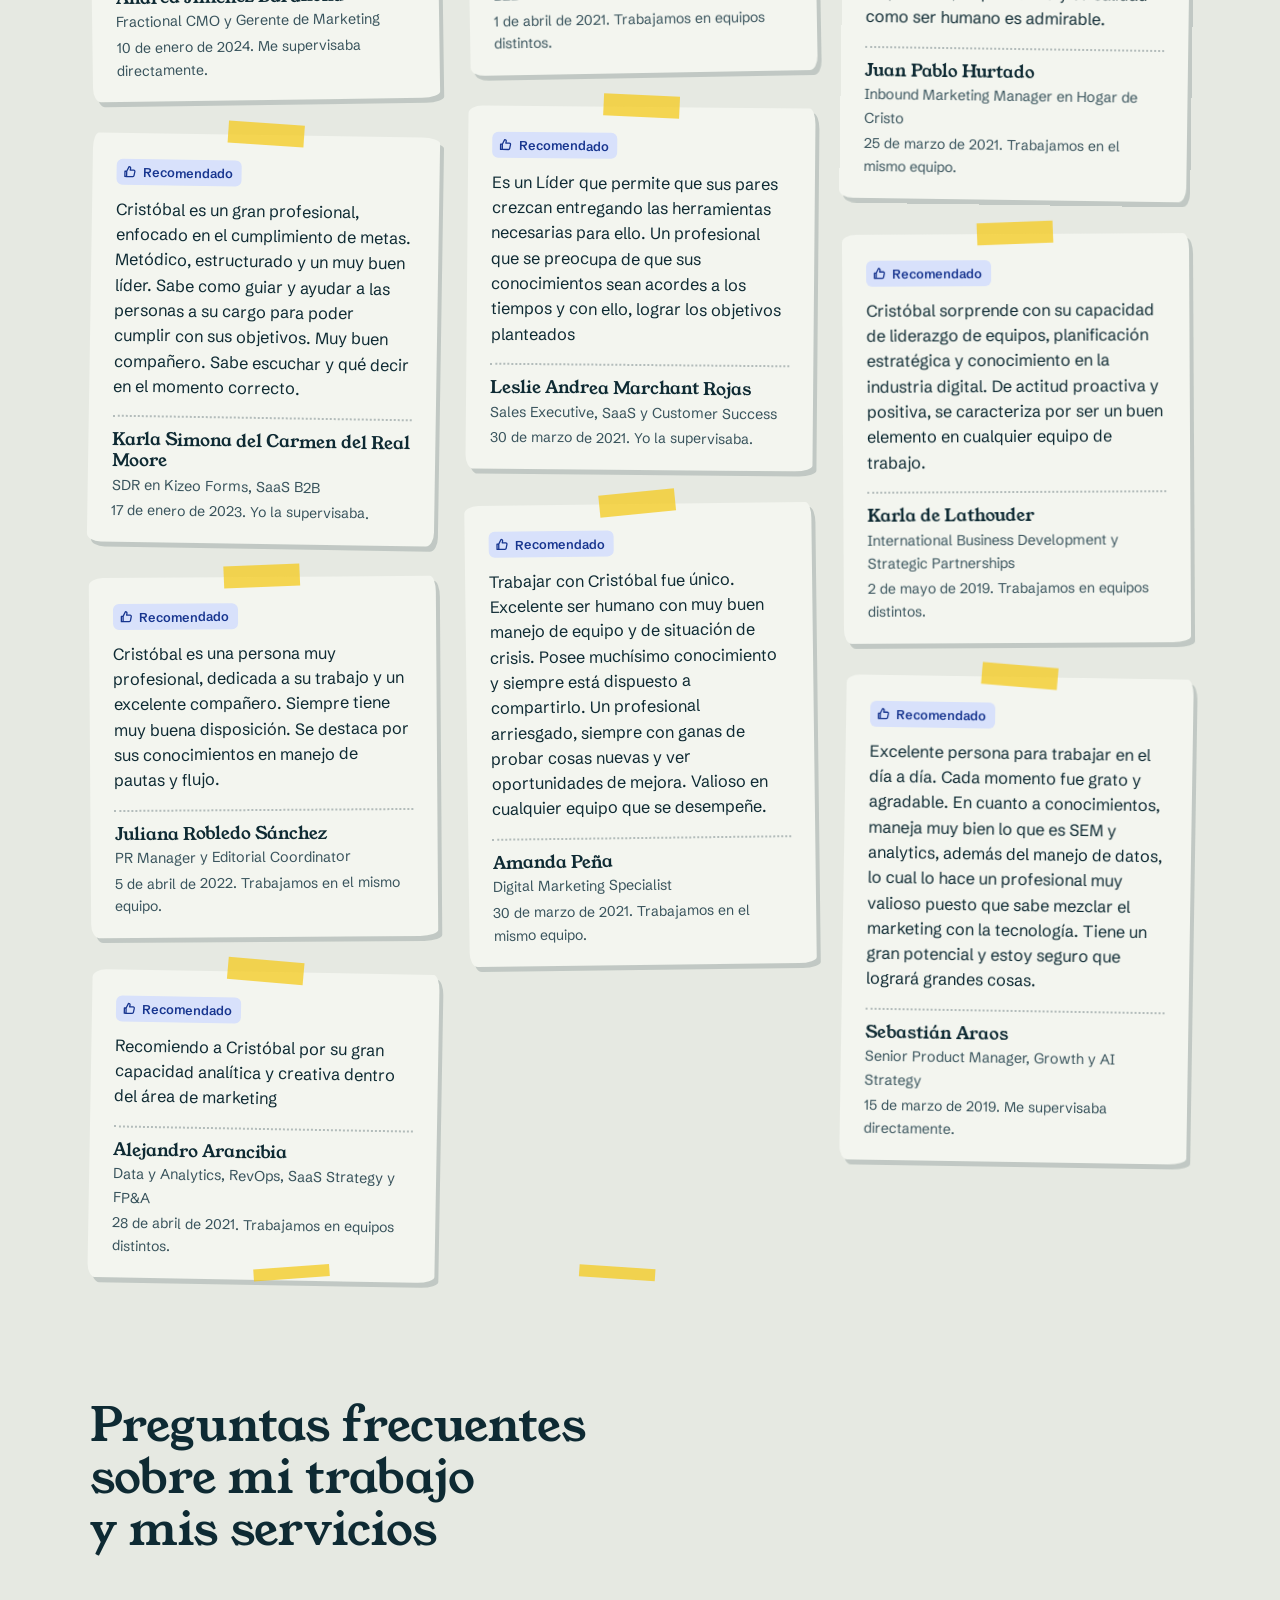
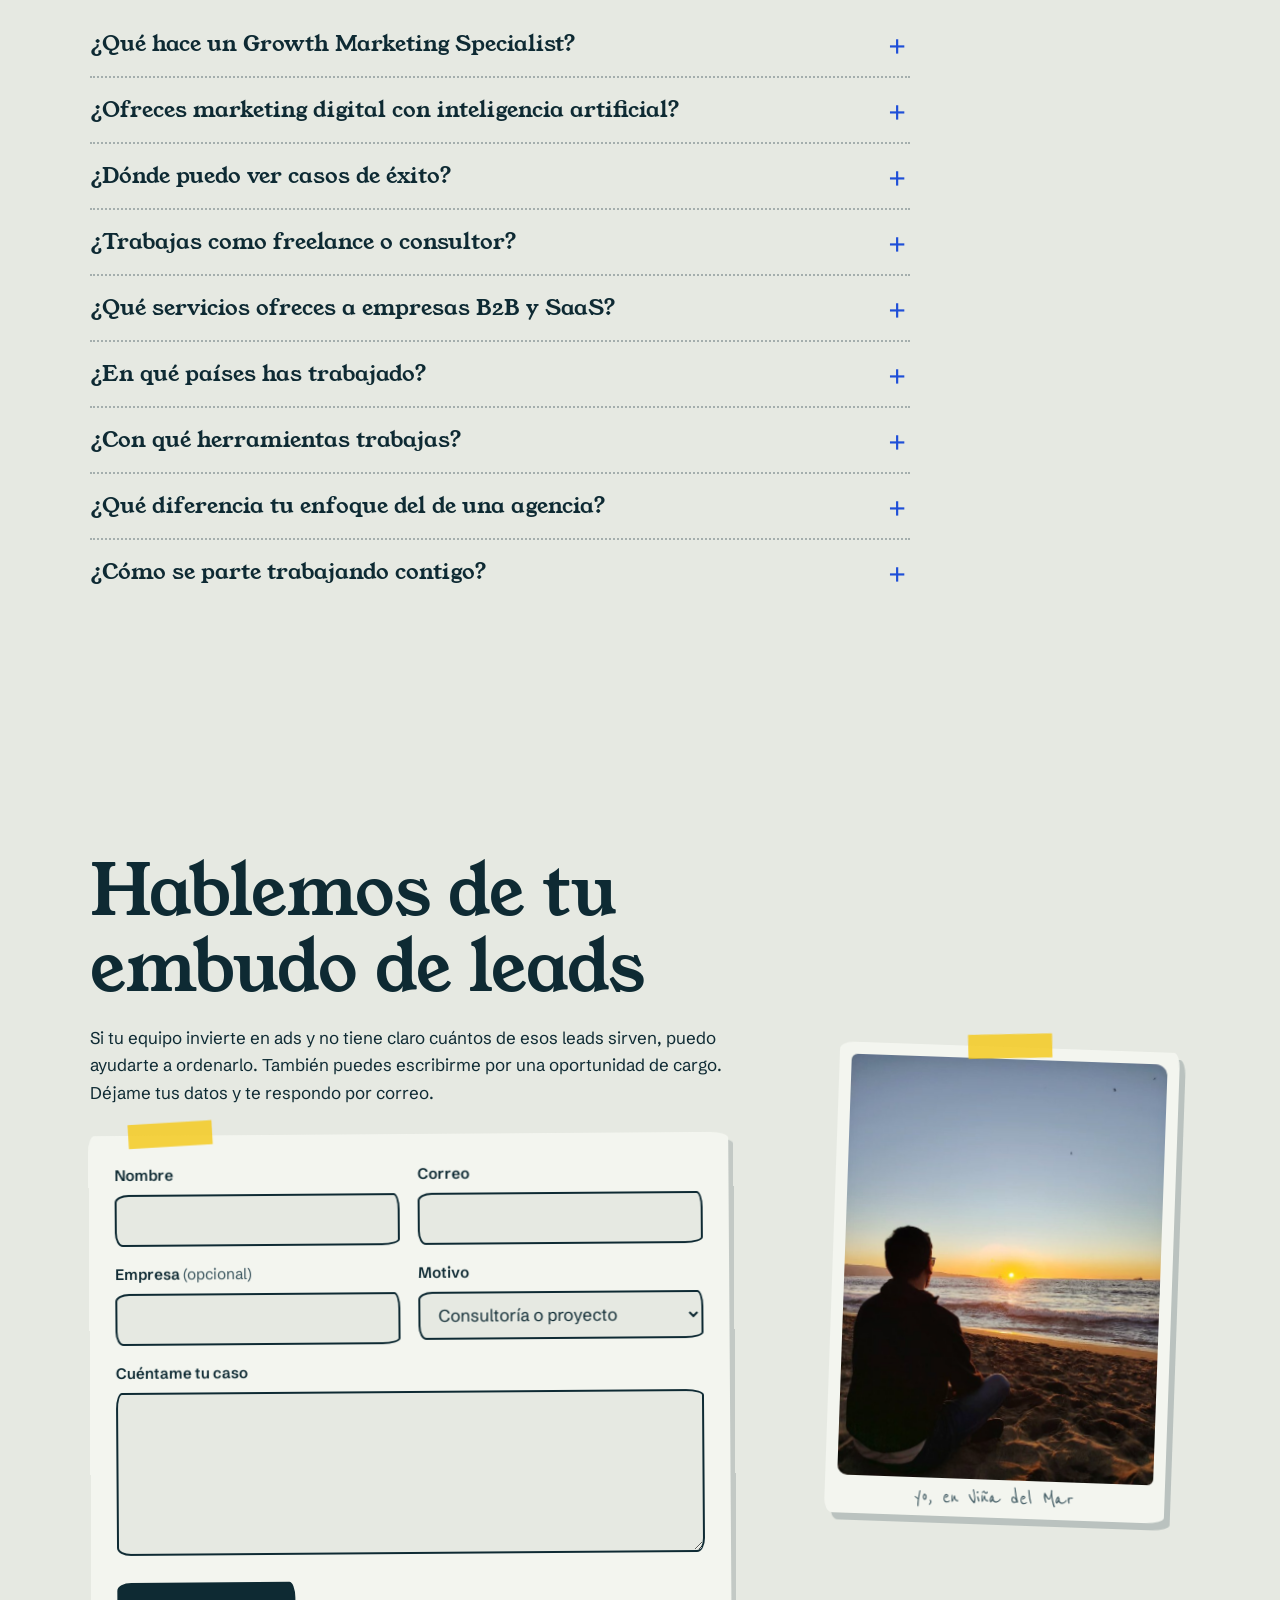
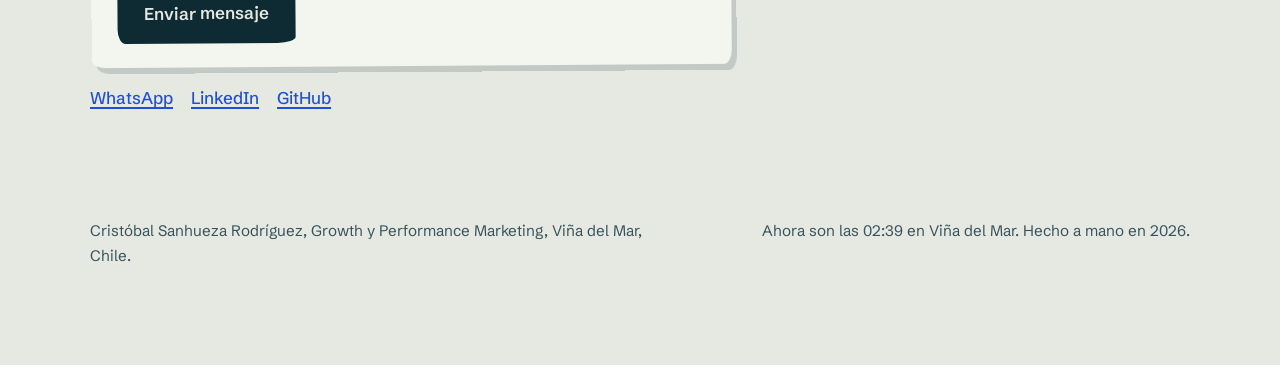
==== commit 7af74aba: "Add files via upload Se agrega sección sobre-mi y se mejora index" ====
--- a/index.html
+++ b/index.html
@@ -63,8 +63,8 @@
       "url": "https://cristobalsanhueza.cl/",
       "name": "Marketing digital con IA y Growth B2B | Cristóbal Sanhueza",
       "inLanguage": "es-CL",
-      "dateModified": "2026-10-20T20:30:00-03:00",
-      "significantLink": "https://cristobalsanhueza.cl/casos-de-exito.html",
+      "dateModified": "2026-10-21T19:00:00-03:00",
+      "significantLink": ["https://cristobalsanhueza.cl/casos-de-exito.html", "https://cristobalsanhueza.cl/sobre-mi.html"],
       "isPartOf": { "@id": "https://cristobalsanhueza.cl/#website" },
       "mainEntity": { "@id": "https://cristobalsanhueza.cl/#cristobal" }
     },
@@ -172,7 +172,7 @@
       "name": "¿Dónde puedo ver casos de éxito?",
       "acceptedAnswer": {
         "@type": "Answer",
-        "text": "En la página de casos de éxito hay seis casos reales con su situación, su estrategia y sus resultados. Por confidencialidad no nombro a las empresas y uso porcentajes y cantidades de leads."
+        "text": "En la página de casos de éxito hay siete casos reales con su situación, su estrategia y sus resultados. Por confidencialidad no nombro a las empresas y uso porcentajes y cantidades de leads."
       }
     },
     {
@@ -244,8 +244,7 @@
         <li><a href="#resultados">Resultados</a></li>
         <li><a href="#servicios">Servicios</a></li>
         <li><a href="#casos">Casos</a></li>
-        <li><a href="#experiencia">Experiencia</a></li>
-        <li><a href="#proyectos">Proyectos</a></li>
+        <li><a href="sobre-mi.html">Sobre mí</a></li>
         <li><a href="#recomendaciones">Recomendaciones</a></li>
         <li><a href="#preguntas">Preguntas</a></li>
         <li><a href="#contacto" class="nav-cta">Contacto</a></li>
@@ -320,6 +319,16 @@
         <h3>Inversión en publicidad digital gestionada a lo largo de mi carrera</h3>
         <p>Suma del presupuesto de campañas que administré en cinco empresas, convertida a dólares al tipo de cambio de octubre de 2026. En todos los casos el criterio fue el mismo: que cada peso termine en leads que sirven.</p>
       </article>
+      <article class="r r-anual">
+        <h3 class="r-anual-t">Con menos inversión, más leads calificados</h3>
+        <ul class="mini">
+          <li><span class="fig">−15%</span><span class="q">de inversión en Paid</span></li>
+          <li><span class="fig">+43%</span><span class="q">de leads válidos de Paid, de 647 a 924</span></li>
+          <li><span class="fig">−41%</span><span class="q">en el costo por lead válido</span></li>
+          <li><span class="fig">66%</span><span class="q">de los leads válidos vienen de Paid, frente a 51% el año anterior</span></li>
+        </ul>
+        <p class="r-anual-n">Cada lead que sí es un cliente potencial costó 41% menos. Lo logré reactivando Meta Ads, dejando a Google con menos clics y más calificados, y bajando LinkedIn Ads. Del 1 de enero al 19 de octubre de 2026 frente a 2025, Latam y Brasil. Lead válido: empresa con flota de 11 o más vehículos. <a href="casos-de-exito.html#caso-1">Ver las tácticas</a>.</p>
+      </article>
       <article class="r r1">
         <span class="fig">2x</span>
         <h3>Leads calificados B2B por mes, con 60% de reuniones fit</h3>
@@ -375,7 +384,7 @@
         <h3>Marketing digital con IA: análisis, automatización y agentes</h3>
         <div>
           <p>Uso inteligencia artificial para que tu marketing sea más rápido y más medible: análisis de campañas y CRM, reportes que se actualizan solos, agentes de IA para el primer contacto con prospectos y campañas sobre productos de IA.</p>
-          <span class="prueba">Prueba: dashboard diario y reporte mensual que se recalculan con IA, flujos con agente de IA para el primer contacto, y certificación en IA Generativa. <a href="casos-de-exito.html#caso-2">Ver el caso</a>.</span>
+          <span class="prueba">Prueba: dashboard diario y reporte mensual que se recalculan con IA, flujos con agente de IA para el primer contacto, y certificación en IA Generativa. <a href="casos-de-exito.html#caso-3">Ver el caso</a>.</span>
         </div>
       </article>
       <article class="svc">
@@ -453,17 +462,17 @@
       <article class="nota-ia">
         <h3>Análisis y diagnóstico con IA</h3>
         <p>Cruzo datos de anuncios, CRM y tráfico para encontrar qué campañas gastan sin traer leads válidos y qué causas explican una caída.</p>
-        <span class="prueba">Prueba: diagnóstico de una caída de leads con tres causas. <a href="casos-de-exito.html#caso-4">Caso 4</a>.</span>
+        <span class="prueba">Prueba: diagnóstico de una caída de leads con tres causas. <a href="casos-de-exito.html#caso-5">Caso 5</a>.</span>
       </article>
       <article class="nota-ia">
         <h3>Dashboards y reportes que se actualizan solos</h3>
         <p>Conecto Google Ads, Meta Ads, LinkedIn Ads y Salesforce con Windsor.ai, y una IA recalcula todo cada día con las mismas reglas de negocio.</p>
-        <span class="prueba">Prueba: dashboard diario a las 00:00 y reporte mensual automático. <a href="casos-de-exito.html#caso-2">Caso 2</a>.</span>
+        <span class="prueba">Prueba: dashboard diario a las 00:00 y reporte mensual automático. <a href="casos-de-exito.html#caso-3">Caso 3</a>.</span>
       </article>
       <article class="nota-ia">
         <h3>Agentes de IA y automatización de ventas</h3>
         <p>Flujos entre CRM, WhatsApp y Slack con primer contacto automático y un agente de IA para los leads de flota pequeña.</p>
-        <span class="prueba">Prueba: flujos en producción. <a href="casos-de-exito.html#caso-3">Caso 3</a>.</span>
+        <span class="prueba">Prueba: flujos en producción. <a href="casos-de-exito.html#caso-4">Caso 4</a>.</span>
       </article>
       <article class="nota-ia">
         <h3>Campañas sobre IA y demanda de búsqueda</h3>
@@ -482,198 +491,49 @@
 <section class="casos-home" id="casos" aria-labelledby="t-casos">
   <div class="wrap">
     <h2 id="t-casos">Casos de éxito en marketing digital con IA y Paid Media</h2>
-    <p style="margin-top:18px">Seis casos reales con su situación, su estrategia y sus resultados medibles. Por confidencialidad no nombro a las empresas.</p>
+    <p style="margin-top:18px">Siete casos reales con su situación, su estrategia y sus resultados medibles. Por confidencialidad no nombro a las empresas.</p>
     <ul class="fichas">
-      <li><a class="ficha" href="casos-de-exito.html#caso-1"><span class="n">caso 1</span><span class="dato"><mark>19% a 24%</mark></span><h3>Calidad de lead en un SaaS B2B de logística</h3><p>Más leads válidos con 10,7% más de inversión y costo por lead estable.</p><span class="ver">Ver el caso</span></a></li>
-      <li><a class="ficha" href="casos-de-exito.html#caso-2"><span class="n">caso 2</span><span class="dato"><mark>00:00</mark></span><h3>Dashboard y reportes con IA</h3><p>Se actualizan solos cada día. Con ellos aparecieron 21 leads de Brasil perdidos.</p><span class="ver">Ver el caso</span></a></li>
-      <li><a class="ficha" href="casos-de-exito.html#caso-3"><span class="n">caso 3</span><span class="dato"><mark>2 flujos</mark></span><h3>Primer contacto automático con agente de IA</h3><p>Por WhatsApp, en el horario hábil de cada ejecutivo.</p><span class="ver">Ver el caso</span></a></li>
-      <li><a class="ficha" href="casos-de-exito.html#caso-4"><span class="n">caso 4</span><span class="dato"><mark>SQL +95%</mark></span><h3>Recuperación tras una caída de leads</h3><p>De 19 a 37 oportunidades de venta en un mes, y reuniones +35%.</p><span class="ver">Ver el caso</span></a></li>
-      <li><a class="ficha" href="casos-de-exito.html#caso-5"><span class="n">caso 5</span><span class="dato"><mark>3 a 35</mark></span><h3>Growth desde cero en una unidad de software</h3><p>Leads B2B al mes, con 40% de reuniones.</p><span class="ver">Ver el caso</span></a></li>
-      <li><a class="ficha" href="casos-de-exito.html#caso-6"><span class="n">caso 6</span><span class="dato"><mark>−25% y −21%</mark></span><h3>Paid Media y SEO en dos empresas</h3><p>Menor costo por lead, con más leads y de mejor calidad.</p><span class="ver">Ver el caso</span></a></li>
+      <li><a class="ficha" href="casos-de-exito.html#caso-1"><span class="n">caso 1</span><span class="dato"><mark>−41%</mark></span><h3>Paid Media: menos inversión, más leads calificados</h3><p>Meta reactivada, Google con menos clics y más calificados, y menos LinkedIn: costo por lead válido −41%.</p><span class="ver">Ver el caso</span></a></li>
+      <li><a class="ficha" href="casos-de-exito.html#caso-2"><span class="n">caso 2</span><span class="dato"><mark>19% a 24%</mark></span><h3>Calidad de lead en un SaaS B2B de logística</h3><p>Más leads válidos con 10,7% más de inversión y costo por lead estable.</p><span class="ver">Ver el caso</span></a></li>
+      <li><a class="ficha" href="casos-de-exito.html#caso-3"><span class="n">caso 3</span><span class="dato"><mark>00:00</mark></span><h3>Dashboard y reportes con IA</h3><p>Se actualizan solos cada día. Con ellos aparecieron 21 leads de Brasil perdidos.</p><span class="ver">Ver el caso</span></a></li>
+      <li><a class="ficha" href="casos-de-exito.html#caso-4"><span class="n">caso 4</span><span class="dato"><mark>2 flujos</mark></span><h3>Primer contacto automático con agente de IA</h3><p>Por WhatsApp, en el horario hábil de cada ejecutivo.</p><span class="ver">Ver el caso</span></a></li>
+      <li><a class="ficha" href="casos-de-exito.html#caso-5"><span class="n">caso 5</span><span class="dato"><mark>SQL +95%</mark></span><h3>Recuperación tras una caída de leads</h3><p>De 19 a 37 oportunidades de venta en un mes, y reuniones +35%.</p><span class="ver">Ver el caso</span></a></li>
+      <li><a class="ficha" href="casos-de-exito.html#caso-6"><span class="n">caso 6</span><span class="dato"><mark>3 a 35</mark></span><h3>Growth desde cero en una unidad de software</h3><p>Leads B2B al mes, con 40% de reuniones.</p><span class="ver">Ver el caso</span></a></li>
     </ul>
     <div class="cta">
       <p>Cada caso cuenta qué pasaba, qué hice y qué resultó.</p>
-      <a class="btn" href="casos-de-exito.html">Ver los 6 casos de éxito</a>
-    </div>
-  </div>
-</section>
-
-<section class="sec" id="experiencia" aria-labelledby="t-experiencia">
-  <div class="wrap">
-    <h2 id="t-experiencia">Experiencia como Growth Marketing Lead, Acquisition Manager y especialista en Paid Media</h2>
-    <p class="exp-intro">Lideré equipos de performance y construí áreas de Growth desde cero. Entre medio, fui el especialista que abre cuentas de anuncios, mide el embudo y automatiza lo que se repite.</p>
-
-    <div class="jobs">
-      <article class="job">
-        <div class="cuando">oct. 2024 a hoy<small>Chile, híbrido</small></div>
-        <div>
-          <h3>Growth Marketing Specialist</h3>
-          <p class="org">SimpliRoute | SaaS B2B de logística, con operación en seis países de LATAM</p>
-          <ul>
-            <li>Gestiono Google Ads, Meta Ads y LinkedIn Ads para seis mercados de LATAM, optimizando hacia <mark>leads calificados</mark> y no hacia volumen.</li>
-            <li>Definí las reglas de negocio (lead válido, SQL, atribución por UTM, costo por lead calificado) que hoy usa todo el equipo.</li>
-            <li>Uso inteligencia artificial para analizar campañas, automaticé el reporte mensual de Paid Media y armé un dashboard que se actualiza solo cada día.</li>
-            <li>Migré flujos de RevOps entre herramientas de automatización, con primer contacto automático según la zona horaria del ejecutivo asignado y un agente de IA para los leads pequeños.</li>
-            <li>Implementé AB testing y CRO para mejorar la conversión de pruebas gratuitas a clientes pagos.</li>
-            <li>Elaboré el plan de inversión Paid 2026 a pedido de la dirección comercial y el plan de recuperación SEO tras una caída de tráfico orgánico.</li>
-            <li>Detecté errores de datos que distorsionaban los KPIs del equipo, como un cambio de horario en el corte mensual y leads de un país sin sincronizar en el CRM.</li>
-          </ul>
-        </div>
-      </article>
-
-      <article class="job">
-        <div class="cuando">may. 2022 a abr. 2024<small>Santiago, Chile</small></div>
-        <div>
-          <h3>Growth Marketing Lead</h3>
-          <p class="org">Microsystem | Unidad de negocio de software de gestión documental</p>
-          <ul>
-            <li>Construí el área de Growth desde cero, con el sistema de adquisición y el embudo comercial de la unidad.</li>
-            <li>Pasé de <mark>3 a 35 leads B2B al mes, con 40% de reuniones</mark>.</li>
-            <li>Definí el funnel de prospecto a cliente, los KPIs, la North Star Metric y el modelo de atribución, e integré la medición con las plataformas de publicidad.</li>
-            <li>Desarrollé el sitio web de la unidad y los dashboards de rendimiento para tomar decisiones.</li>
-            <li>Automaticé flujos en el CRM y ejecuté experimentos de growth con hipótesis claras.</li>
-          </ul>
-        </div>
-      </article>
-
-      <article class="job">
-        <div class="cuando">2021 a 2022<small>Remoto</small></div>
-        <div>
-          <h3>SEM y SEO Specialist, líder de Performance Marketing</h3>
-          <p class="org">Crack The Code | Empresa Edtech para jóvenes y niños</p>
-          <ul>
-            <li>Diseñé la estrategia SEO y SEM y gestioné campañas en Google Ads, Facebook Ads y LinkedIn Ads.</li>
-            <li>Aumenté <mark>52% los leads por plataformas pagas</mark>, bajé 25% el costo por lead y subí 32% la calidad de los leads.</li>
-            <li>Aumenté 37% el tráfico orgánico en 6 meses.</li>
-          </ul>
-        </div>
-      </article>
-
-      <article class="job">
-        <div class="cuando">2018 a 2021<small>Santiago, Chile</small></div>
-        <div>
-          <h3>Acquisition Manager, líder de Performance Marketing y SEO y SEM Specialist</h3>
-          <p class="org">Nubox | Software de facturación y contabilidad para pymes, tres roles en 2 años y 9 meses</p>
-          <ul>
-            <li>Lideré el equipo de performance marketing y telemarketing, y diseñé la estrategia SEO, SEM y el buyer journey.</li>
-            <li>Aumenté <mark>48% los leads por plataformas pagas</mark>, bajé 21% el costo por lead y subí 23% la calidad.</li>
-            <li>Aumenté 45% el tráfico orgánico en 6 meses.</li>
-            <li>Llevé el índice de calidad del equipo a 98% de cumplimiento, sobre el 70% que tenía antes.</li>
-          </ul>
-        </div>
-      </article>
-
-      <article class="job">
-        <div class="cuando">2014 a 2023<small>Chile</small></div>
-        <div>
-          <h3>Cofundador</h3>
-          <p class="org">GrúaFácil, plataforma y app de asistencia en ruta</p>
-          <ul>
-            <li>Diseñé el modelo de negocio, la estrategia de marketing digital y el SEO, y desarrollé el sitio web.</li>
-            <li>Levanté capital semilla estatal (Sercotec) y lo conté en la prensa. Más abajo, en proyectos y prensa, está la historia completa.</li>
-          </ul>
-        </div>
-      </article>
-    </div>
-
-    <div class="antes">
-      <h3>Antes</h3>
-      <ul>
-        <li><strong>Capitaria | Broker financiero</strong>, experto en SEM y SEO (2018). Funnels de conversión, Google Ads, Facebook Ads y dashboards.</li>
-        <li><strong>Banco de Chile</strong>, ejecutivo de Banca Pyme y Personas (2016).</li>
-        <li><strong>Avnet Chile</strong>, asistente de proyectos y oportunidades con el Estado vía Mercado Público (2015).</li>
-        <li><strong>Formación:</strong> Ingeniero Comercial mención Administración de Empresas, Universidad de Santiago de Chile (2016), y Desarrollador Front-End Vue.js, Desafío Latam (2024).</li>
-      </ul>
+      <a class="btn" href="casos-de-exito.html">Ver los 7 casos de éxito</a>
+    </div>
+  </div>
+</section>
+
+<section class="sec sobre-home" id="sobre-mi" aria-labelledby="t-sobre">
+  <div class="wrap">
+    <h2 id="t-sobre">Sobre mí: más de 12 años en Growth y Paid Media</h2>
+    <p class="exp-intro">Hoy soy Growth Marketing Specialist en SimpliRoute (desde octubre de 2024). Antes lideré el área de Growth de una unidad de software de gestión documental (Microsystem, 2022 a 2024), el performance marketing de una empresa edtech (Crack The Code, 2021 a 2022) y el equipo de adquisición de un software de facturación (Nubox, 2018 a 2021). También cofundé GrúaFácil, una plataforma de asistencia en ruta.</p>
+
+    <div class="ia-grid">
+      <article class="nota-ia">
+        <h3>Experiencia</h3>
+        <p>Cuatro cargos de liderazgo y especialista en Growth, Performance y SEO, con resultados medidos: de 3 a 35 leads B2B al mes, 52% y 48% más leads pagos y hasta 25% menos de costo por lead.</p>
+        <span class="prueba"><a href="sobre-mi.html#experiencia">Ver mi experiencia</a></span>
+      </article>
+      <article class="nota-ia">
+        <h3>Proyectos propios</h3>
+        <p>GrúaFácil, con capital semilla de Sercotec y apariciones en la prensa; el Resumen de Prensa Chile, que contrasta 17 medios cada día; y este sitio, hecho a mano.</p>
+        <span class="prueba"><a href="sobre-mi.html#proyectos">Ver los proyectos</a></span>
+      </article>
+      <article class="nota-ia">
+        <h3>Herramientas y formación</h3>
+        <p>Google, Meta y LinkedIn Ads, Salesforce, HubSpot, Windsor.ai y herramientas de IA. Ingeniero Comercial (USACH), Front-End Vue.js y certificaciones en Google, Semrush y Windsor.ai.</p>
+        <span class="prueba"><a href="sobre-mi.html#herramientas">Ver herramientas y certificaciones</a></span>
+      </article>
     </div>
 
     <div class="cta">
-      <p>¿Tu equipo necesita este perfil, para un proyecto o para un cargo?</p>
-      <a class="btn" href="#contacto">Hablemos</a>
-    </div>
-  </div>
-</section>
-
-<section class="sec" id="proyectos" aria-labelledby="t-proyectos">
-  <div class="wrap">
-    <h2 id="t-proyectos">Proyectos propios fuera del trabajo en empresas</h2>
-
-    <article class="proy">
-      <figure class="dibujo">
-        <svg viewBox="0 0 400 270" role="img" aria-labelledby="g-t">
-          <title id="g-t">Dibujo de una grúa de plataforma transportando un auto</title>
-          <g stroke="#0E2A33" stroke-width="3.4" stroke-linecap="round" stroke-linejoin="round">
-            <path d="M18 214 L378 216" fill="none"/>
-            <path d="M22 196 L22 150 L96 150 L120 112 L184 112 L190 196 Z" fill="#F6C915"/>
-            <path d="M108 122 L132 122 L132 150 L100 150 Z" fill="#F3F5EF"/>
-            <path d="M190 190 L372 194 L372 170 L196 168 Z" fill="#E6E9E2"/>
-            <path d="M232 168 L246 132 C256 120 300 118 314 130 L330 168 Z" fill="#F3F5EF"/>
-            <path d="M254 134 L274 134 L274 154 L246 154 Z M284 134 L306 138 L314 154 L284 154 Z" fill="#E6E9E2" stroke-width="2.4"/>
-            <circle cx="78" cy="212" r="22" fill="#0E2A33"/><circle cx="78" cy="212" r="8" fill="#E6E9E2" stroke-width="2"/>
-            <circle cx="250" cy="214" r="22" fill="#0E2A33"/><circle cx="250" cy="214" r="8" fill="#E6E9E2" stroke-width="2"/>
-            <circle cx="330" cy="215" r="22" fill="#0E2A33"/><circle cx="330" cy="215" r="8" fill="#E6E9E2" stroke-width="2"/>
-            <path d="M120 196 L64 232 M64 232 L52 224" fill="none" stroke-width="2.6"/>
-          </g>
-          <text x="14" y="52" font-family="Reenie Beanie, cursive" font-size="34" fill="#38535C" transform="rotate(-3 14 52)">asistencia en ruta, sin llamar a nadie</text>
-        </svg>
-      </figure>
-      <div class="texto">
-        <h3>GrúaFácil: plataforma y app para pedir grúa, fletes y mudanzas</h3>
-        <p class="rol">Cofundador, de 2014 a 2023</p>
-        <p>Una plataforma y una app móvil para pedir grúa, asistencia en ruta, fletes y mudanzas en Santiago, con seguimiento en tiempo real y contacto directo con el conductor. Junto a mi hermano Juan partimos con capital semilla de Sercotec en 2014.</p>
-        <p>Diseñé el modelo de negocio, la estrategia de marketing digital y el SEO, y desarrollé el sitio web. Hoy el sitio vive como página estática publicada en GitHub Pages, con páginas por comuna para la búsqueda local.</p>
-        <div class="enlaces">
-          <a href="https://crekdev.github.io/gruafacil/" rel="noopener">Ver el sitio de GrúaFácil</a>
-          <a href="#prensa">Ver la nota de prensa</a>
-        </div>
-      </div>
-    </article>
-
-    <article class="proy inv">
-      <figure class="dibujo">
-        <svg viewBox="0 0 400 300" role="img" aria-labelledby="r-t">
-          <title id="r-t">Dibujo de una portada de diario con varias columnas</title>
-          <g stroke="#0E2A33" stroke-width="3" stroke-linecap="round" stroke-linejoin="round" transform="rotate(-3 200 150)">
-            <path d="M40 40 L360 34 L366 262 L36 268 Z" fill="#F3F5EF"/>
-            <path d="M62 66 L250 63" fill="none" stroke-width="9"/>
-            <path d="M62 86 L196 84" fill="none" stroke-width="5"/>
-            <path d="M62 112 L170 111 M62 126 L172 125 M62 140 L164 139 M62 154 L170 153 M62 168 L160 167" fill="none" stroke-width="2.4" stroke="#38535C"/>
-            <path d="M190 112 L298 110 M190 126 L300 124 M190 140 L292 138 M190 154 L298 152 M190 168 L288 166" fill="none" stroke-width="2.4" stroke="#38535C"/>
-            <path d="M62 192 L170 191 M62 206 L168 205 M62 220 L166 219" fill="none" stroke-width="2.4" stroke="#38535C"/>
-            <path d="M190 192 L298 190 M190 206 L296 204 M190 220 L292 218" fill="none" stroke-width="2.4" stroke="#38535C"/>
-            <rect x="306" y="62" width="40" height="40" fill="#F6C915" transform="rotate(4 326 82)"/>
-            <path d="M310 118 L344 117 M310 132 L342 131 M310 146 L346 145" fill="none" stroke-width="2.4" stroke="#38535C"/>
-          </g>
-          <text x="226" y="290" font-family="Reenie Beanie, cursive" font-size="32" fill="#38535C">17 medios, una sola portada</text>
-        </svg>
-      </figure>
-      <div class="texto">
-        <h3>Resumen de Prensa Chile: noticias de varios medios, contrastadas</h3>
-        <p class="rol">Proyecto propio, edición de lunes a viernes</p>
-        <p>Nació de una necesidad personal: leer y contrastar las noticias de Chile desde distintas fuentes, para comparar enfoques y reducir el sesgo de informarse solo desde una línea editorial.</p>
-        <p>Cada día cruza las noticias de 17 medios chilenos, muestra cómo las cubre cada uno y suma un pulso social con encuestas y reportes de terceros, citados con su fuente. Se actualiza cada día hábil de forma automatizada con IA, y la curaduría comparativa se indica como generada automáticamente.</p>
-        <div class="enlaces">
-          <a href="https://crekdev.github.io/resumen-prensa-chile/" rel="noopener">Leer el Resumen de Prensa Chile</a>
-        </div>
-      </div>
-    </article>
-  </div>
-</section>
-
-<section class="sec" id="prensa" aria-labelledby="t-prensa" style="padding-top:0">
-  <div class="wrap">
-    <h2 id="t-prensa">GrúaFácil en la prensa chilena</h2>
-    <div class="prensa-grid">
-      <article class="recorte">
-        <p class="medio">24 Horas, TVN</p>
-        <h3>Jóvenes chilenos inventan aplicación que permite recibir asistencia en ruta</h3>
-        <time datetime="2016-08-20">20 de agosto de 2016</time>
-        <p>El noticiario de TVN presentó GrúaFácil, la aplicación gratuita que creamos con mi hermano Juan para pedir asistencia en ruta desde el celular. La nota destaca el Capital Semilla de Sercotec que recibimos en 2014.</p>
-        <a href="https://www.24horas.cl/tendencias/ciencia-tecnologia/jovenes-chilenos-inventan-aplicacion-que-permite-recibir-asistencia-en-ruta-2109442" rel="noopener">Leer la nota en 24horas.cl</a>
-      </article>
-      <div class="mas-prensa">
-        <p class="mano" aria-hidden="true">y no fue la única</p>
-        <p>GrúaFácil también apareció en Publimetro Chile y en Tecno Pymes, medios dedicados a la vida diaria y a las pymes.</p>
-      </div>
+      <p>¿Quieres conocer el detalle de mi trayectoria?</p>
+      <a class="btn" href="sobre-mi.html">Conocer más sobre mí</a>
+      <a class="btn btn--sec" href="#contacto">Escríbeme</a>
     </div>
   </div>
 </section>
@@ -752,60 +612,6 @@
   </div>
 </section>
 
-<section class="sec" id="herramientas" aria-labelledby="t-herramientas" style="padding-top:0">
-  <div class="wrap">
-    <h2 id="t-herramientas">Herramientas, certificaciones y formación</h2>
-    <div class="herr">
-      <ul class="nube" aria-label="Herramientas">
-        <li class="g i1">Google Ads</li>
-        <li class="m">Meta Ads</li>
-        <li class="g i2">LinkedIn Ads</li>
-        <li class="p">Search Console</li>
-        <li class="g">SEO técnico</li>
-        <li class="m i3">Salesforce</li>
-        <li class="m i3">HubSpot</li>
-        <li class="g i2">Looker Studio</li>
-        <li class="m">Windsor.ai</li>
-        <li class="p">Google Analytics</li>
-        <li class="m i1">Tag Manager</li>
-        <li class="g">ActivePieces</li>
-        <li class="p">Zapier</li>
-        <li class="m i2">ManyChat</li>
-        <li class="p">Hotjar</li>
-        <li class="p">Amplitude</li>
-        <li class="p">Dreamdata</li>
-        <li class="p">Semrush</li>
-        <li class="m i3">WordPress</li>
-        <li class="g i1">HTML, CSS y JavaScript</li>
-        <li class="m">Vue.js</li>
-        <li class="p">Java</li>
-        <li class="p">MySQL</li>
-        <li class="g i1">Claude</li>
-        <li class="m i3">Gemini</li>
-        <li class="m i3">OpenAI</li>
-      </ul>
-      <div class="cert">
-        <h3>Certificaciones</h3>
-        <ul>
-          <li>Data Integration Expert, Windsor.ai (septiembre de 2026)</li>
-          <li>IA Generativa, Santander Open Academy (enero de 2024)</li>
-          <li>Scrum Foundation Professional Certificate y Digital Marketing Professional, CertiProf (2022)</li>
-          <li>Growth Hacking, Product Hackers Go! (2022)</li>
-          <li>Technical SEO, Semrush Academy (2021)</li>
-          <li>Google Analytics, calificación individual (2018)</li>
-          <li>Google Ads, Search y Mobile Advertising (2017)</li>
-          <li>Analista Desarrollador de Software Java, SFIA Foundation (2018)</li>
-        </ul>
-        <h3>Formación</h3>
-        <ul>
-          <li>Ingeniero Comercial mención Administración de Empresas, Universidad de Santiago de Chile (2012 a 2016)</li>
-          <li>Desarrollador Front-End Vue.js, Desafío Latam (2024)</li>
-        </ul>
-      </div>
-    </div>
-  </div>
-</section>
-
 <section class="sec" id="preguntas" aria-labelledby="t-preguntas" style="padding-top:0">
   <div class="wrap">
     <h2 id="t-preguntas">Preguntas frecuentes sobre mi trabajo y mis servicios</h2>
@@ -820,7 +626,7 @@
       </details>
       <details>
         <summary>¿Dónde puedo ver casos de éxito?</summary>
-        <p>En la página de casos de éxito hay seis casos reales con su situación, su estrategia y sus resultados. Por confidencialidad no nombro a las empresas y uso porcentajes y cantidades de leads.</p>
+        <p>En la página de casos de éxito hay siete casos reales con su situación, su estrategia y sus resultados. Por confidencialidad no nombro a las empresas y uso porcentajes y cantidades de leads.</p>
       </details>
       <details>
         <summary>¿Trabajas como freelance o consultor?</summary>
--- a/assets/css/styles.css
+++ b/assets/css/styles.css
@@ -423,3 +423,43 @@
   .caso-n{font-size:3.4rem;margin-bottom:10px;display:block}
 }
 @media print{.caso-fig{position:static}}
+
+/* resultados: auditoría anual */
+.r-anual{grid-column:1 / 13;background:rgba(243,245,239,.07);border:2px solid rgba(230,233,226,.28);border-radius:var(--borde-b);padding:clamp(24px,3.4vw,40px);position:relative;margin-block:clamp(4px,1.5vw,16px)}
+.r-anual::before{content:"";position:absolute;top:-13px;left:44px;width:84px;height:24px;background:rgba(246,201,21,.85);transform:rotate(-3deg)}
+.r .r-anual-t,.r-anual-t{font-family:var(--serif);font-weight:400;font-size:clamp(1.6rem,3.2vw,2.5rem);line-height:1.1;margin:0 0 24px;max-width:24ch;color:var(--papel)}
+.mini{display:grid;grid-template-columns:repeat(4,minmax(0,1fr));gap:22px 26px;margin:0;padding:0;list-style:none}
+.mini .fig{font-size:clamp(2.2rem,4.6vw,3.8rem);margin-bottom:6px}
+.mini .q{display:block;color:#D5DDD8;font-size:.98rem;line-height:1.4}
+.r .r-anual-n{margin:26px 0 0;color:#B7C3BC;font-size:.92rem;max-width:80ch}
+@media (max-width:900px){.mini{grid-template-columns:repeat(2,minmax(0,1fr))}.r-anual{grid-column:auto}}
+@media (max-width:420px){.mini{grid-template-columns:1fr}}
+
+/* sobre mí */
+.sobre-intro{padding-block:clamp(28px,5vw,64px) clamp(36px,6vw,72px)}
+.sobre-grid{display:grid;grid-template-columns:minmax(0,7fr) minmax(0,4fr);gap:clamp(28px,5vw,72px);align-items:center}
+.sobre-intro h1{font-size:clamp(2.2rem,4.6vw,3.8rem);line-height:1.05;letter-spacing:-.012em;max-width:18ch}
+.sobre-intro .lede{max-width:62ch}
+.indice-sobre{margin-top:clamp(22px,3vw,34px);max-width:640px}
+.cta--corto{margin-top:clamp(24px,3vw,36px)}
+.cifras-trayectoria{margin-top:clamp(36px,5vw,64px)}
+.hilo-t{margin-top:clamp(44px,6vw,80px);font-size:clamp(1.5rem,2.8vw,2.1rem)}
+.hilo{margin-top:clamp(26px,4vw,40px)}
+.hilo .nota-ia:nth-child(3){grid-column:span 2}
+.grupos{display:grid;grid-template-columns:repeat(3,minmax(0,1fr));gap:34px 26px;margin-top:clamp(32px,5vw,56px)}
+.grupo{position:relative;background:var(--papel-claro);padding:24px 24px 20px;border-radius:var(--borde-a);box-shadow:4px 5px 0 rgba(14,42,51,.16);transform:rotate(var(--r,0deg))}
+.grupo::before{content:"";position:absolute;top:-12px;left:calc(50% - 38px);width:76px;height:22px;background:rgba(246,201,21,.72);transform:rotate(var(--t,-3deg))}
+.grupo:nth-child(even){border-radius:var(--borde-b)}
+.grupo:nth-child(1){--r:-.8deg;--t:-4deg}.grupo:nth-child(2){--r:.7deg;--t:3deg}.grupo:nth-child(3){--r:-.5deg;--t:-2deg}
+.grupo:nth-child(4){--r:.6deg;--t:4deg}.grupo:nth-child(5){--r:-.7deg;--t:-3deg}.grupo:nth-child(6){--r:.5deg;--t:2deg}
+.grupo h3{font-size:clamp(1.2rem,1.8vw,1.45rem);margin-bottom:4px}
+.grupo-d{margin:0 0 12px;color:var(--tinta-suave);font-size:.95rem}
+.grupo ul{list-style:none;margin:0;padding:0;display:flex;flex-wrap:wrap;gap:6px 8px}
+.grupo li{font-weight:600;font-size:.92rem;padding:.2em .7em;border:2px solid var(--tinta);border-radius:var(--borde-a);background:var(--papel)}
+.formacion{display:grid;grid-template-columns:minmax(0,7fr) minmax(0,5fr);gap:clamp(28px,5vw,64px);margin-top:clamp(40px,6vw,72px);align-items:start}
+.formacion .cert li{max-width:56ch}
+.formacion .anio{color:var(--tinta-suave);white-space:nowrap}
+.nota-mano{margin-top:18px;transform:rotate(-2deg)}
+@media (max-width:1020px){.grupos{grid-template-columns:repeat(2,minmax(0,1fr))}.hilo .nota-ia,.hilo .nota-ia:nth-child(3){grid-column:span 3}}
+@media (max-width:900px){.sobre-grid,.formacion{grid-template-columns:1fr}.sobre-grid .foto{max-width:300px;justify-self:start}}
+@media (max-width:640px){.grupos{grid-template-columns:1fr}.hilo{display:flex;flex-direction:column;gap:32px}}
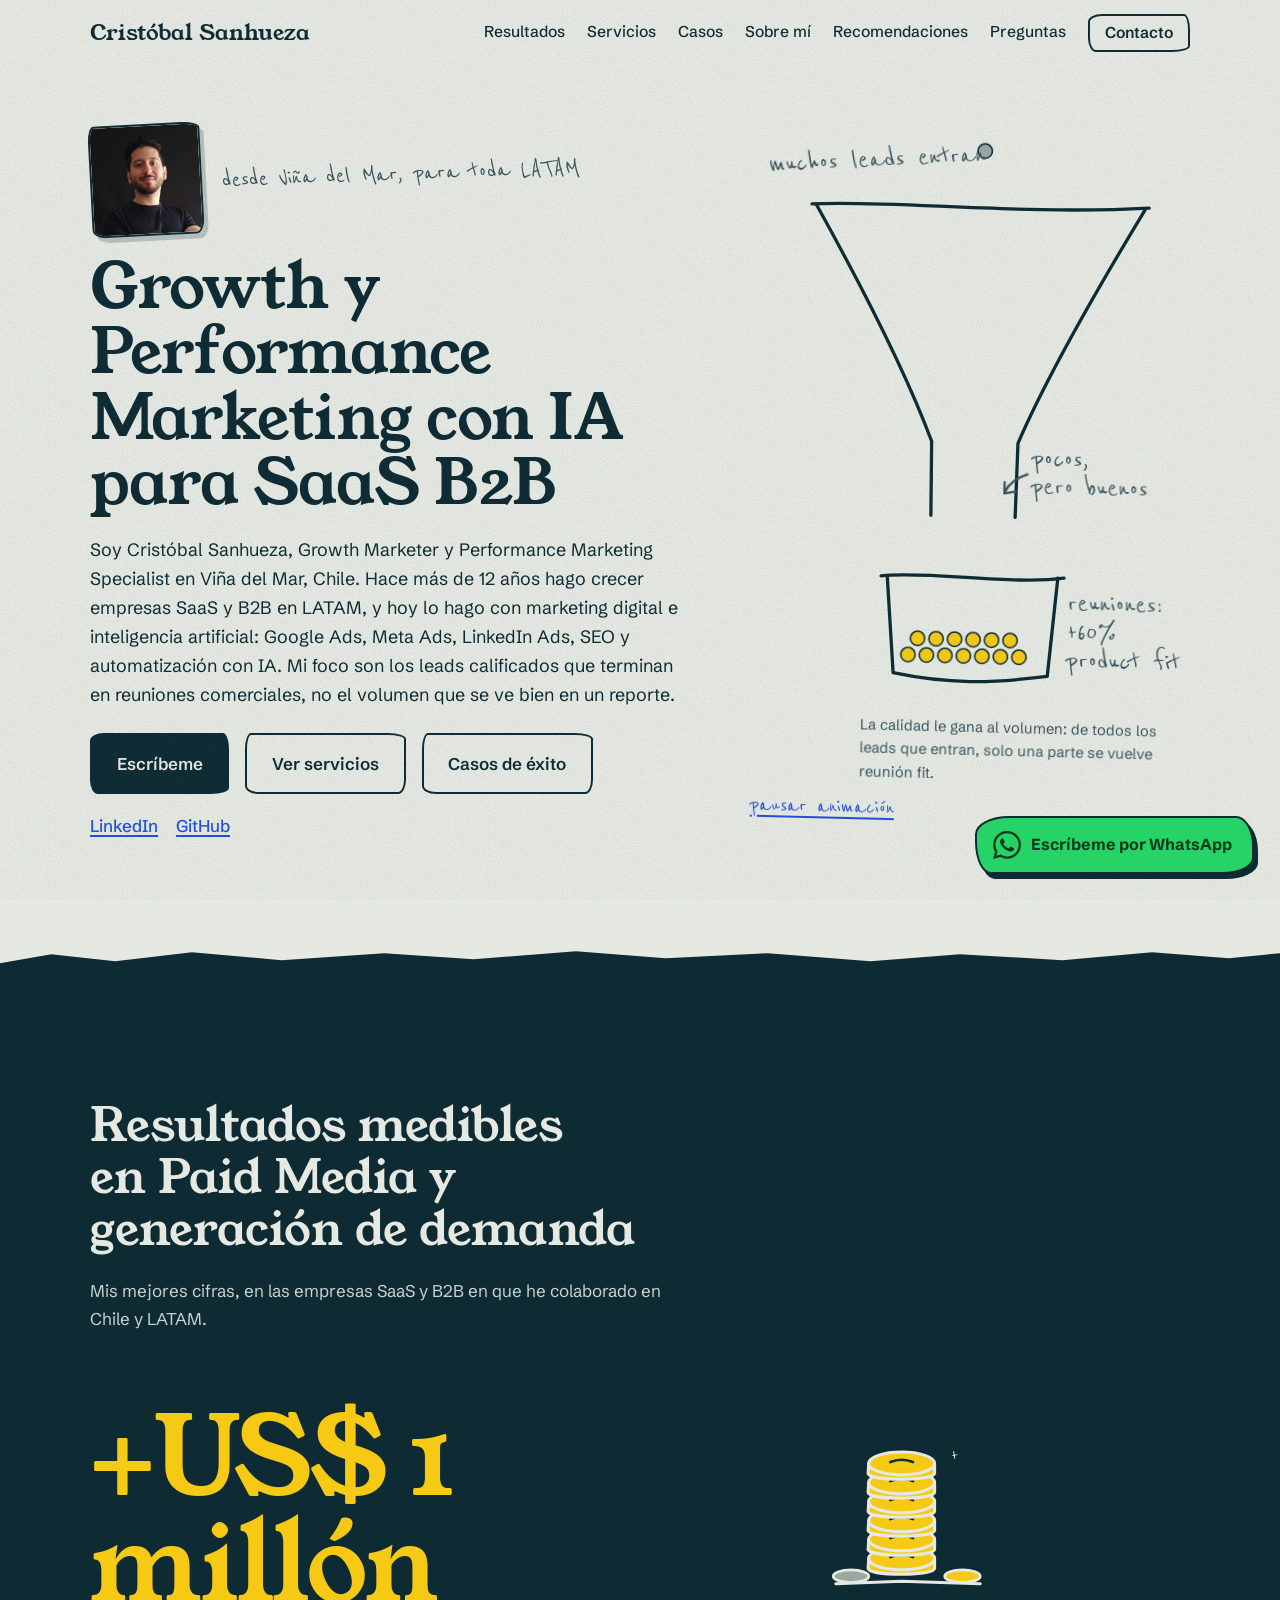
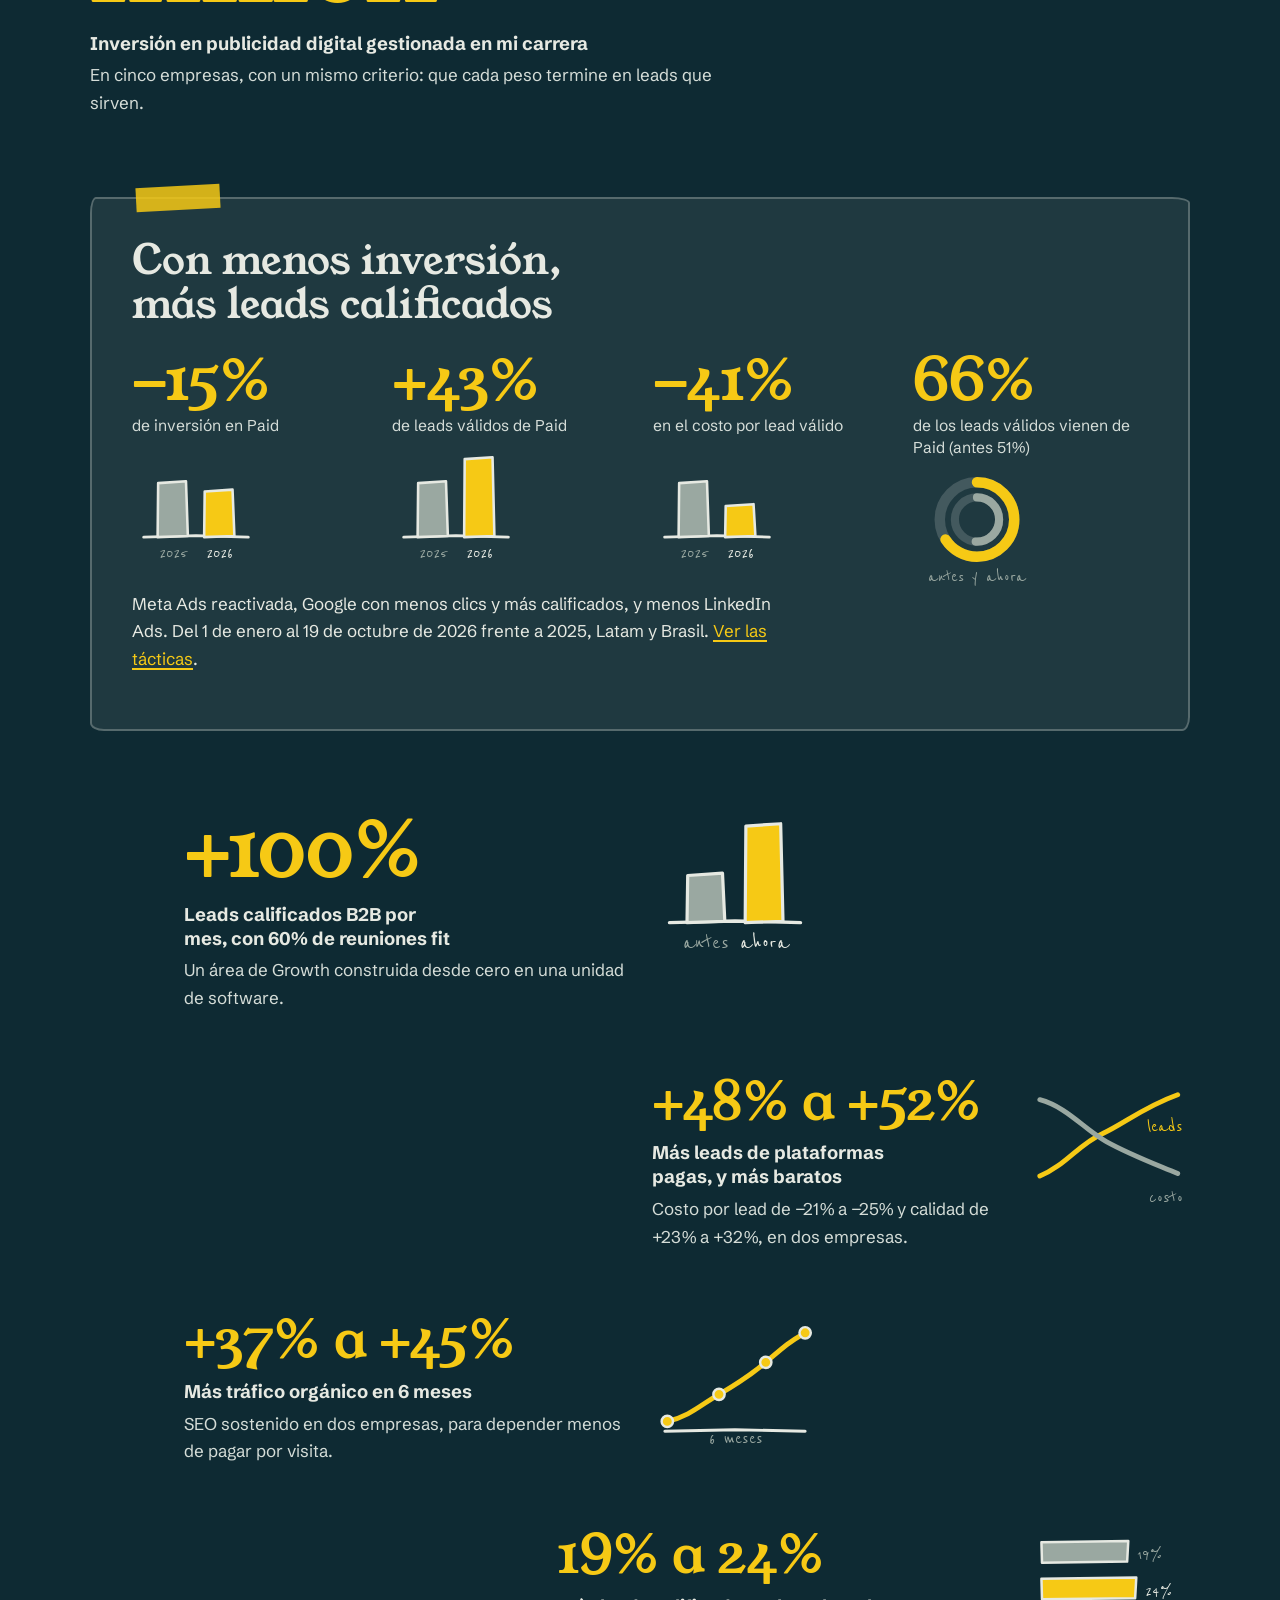
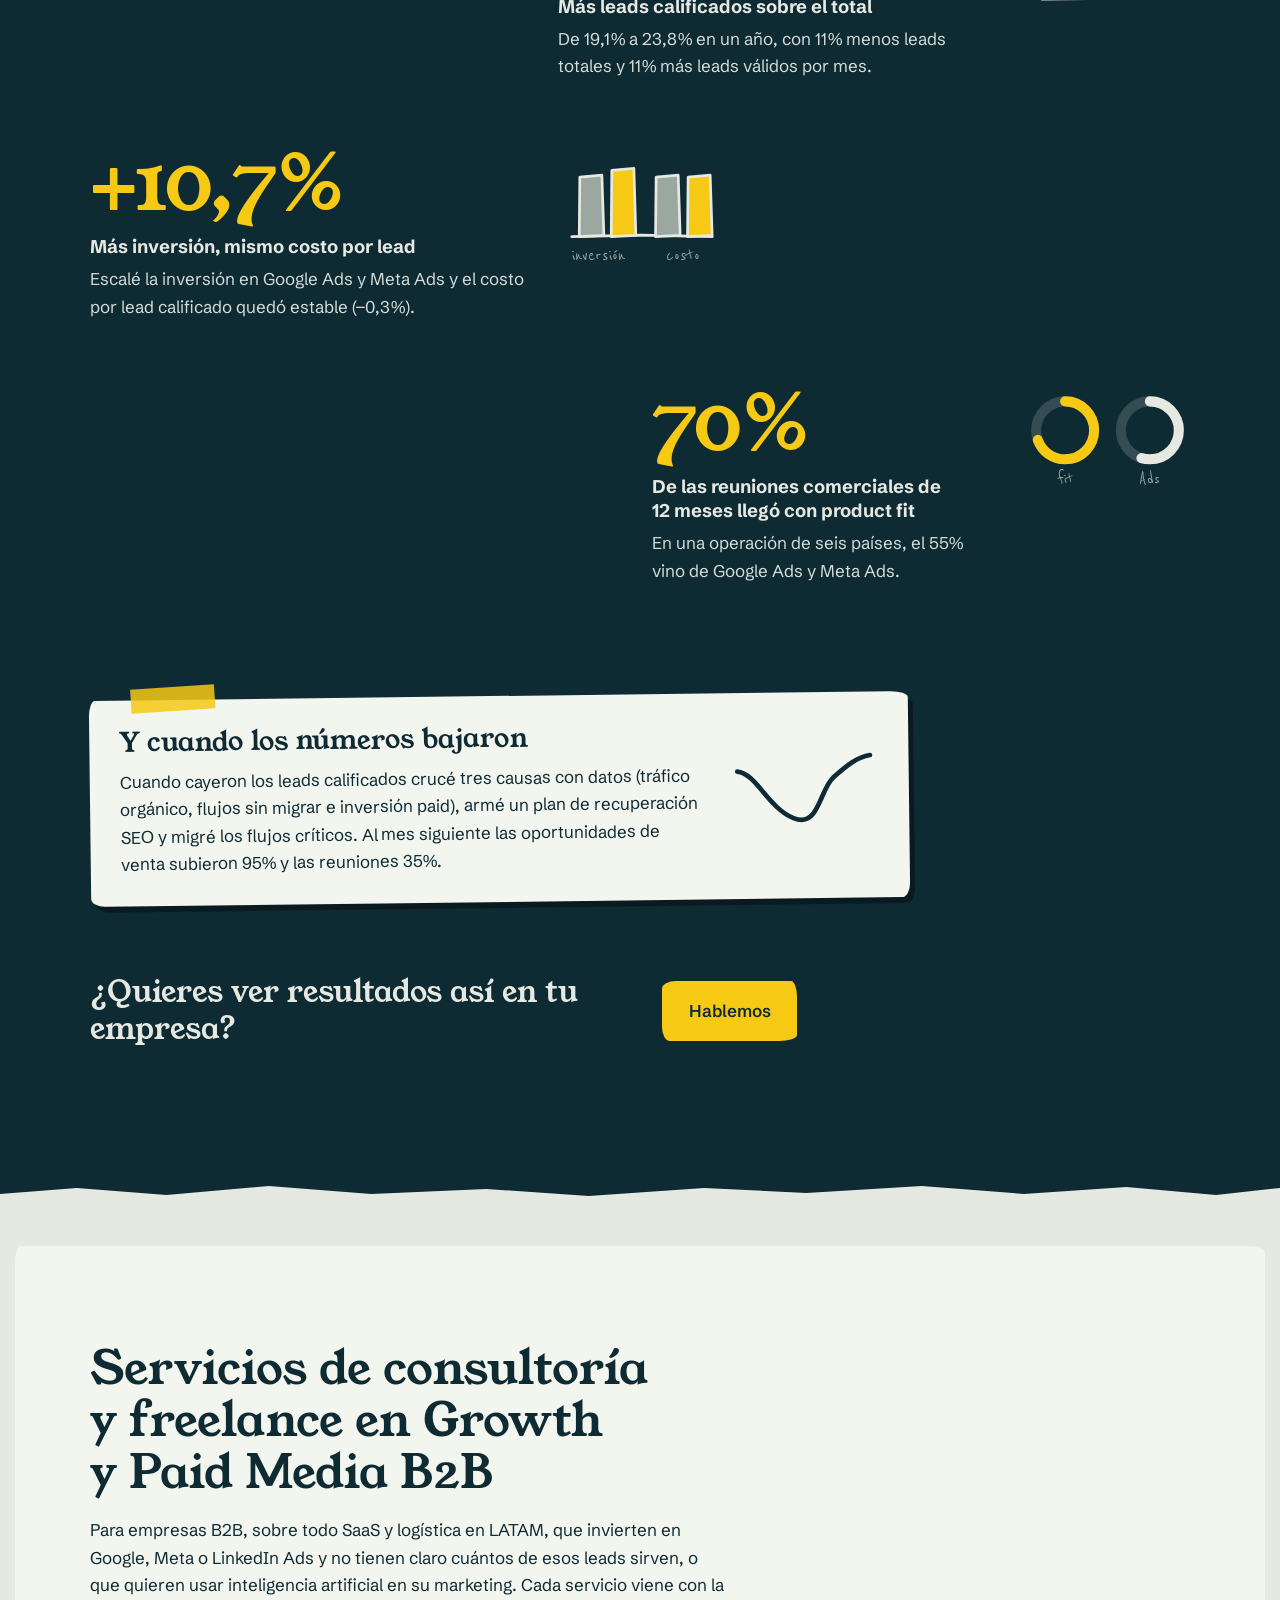
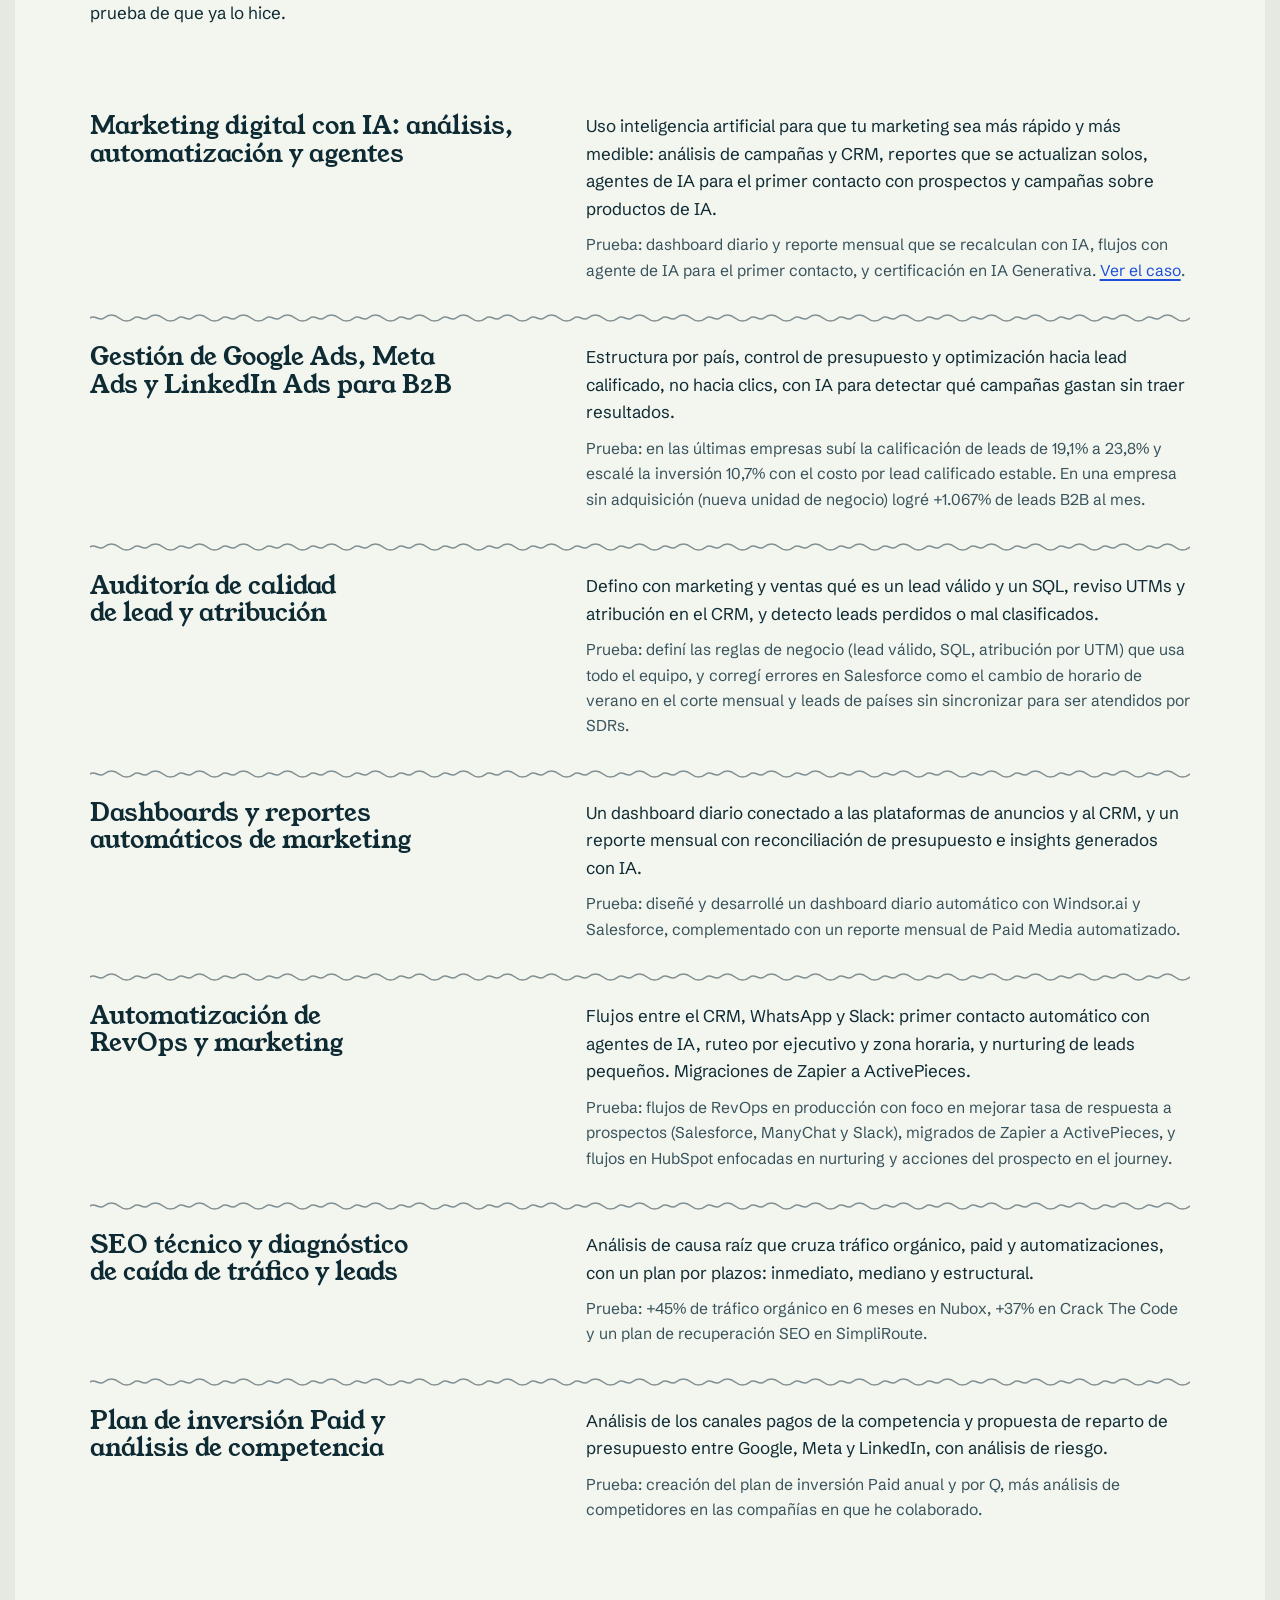
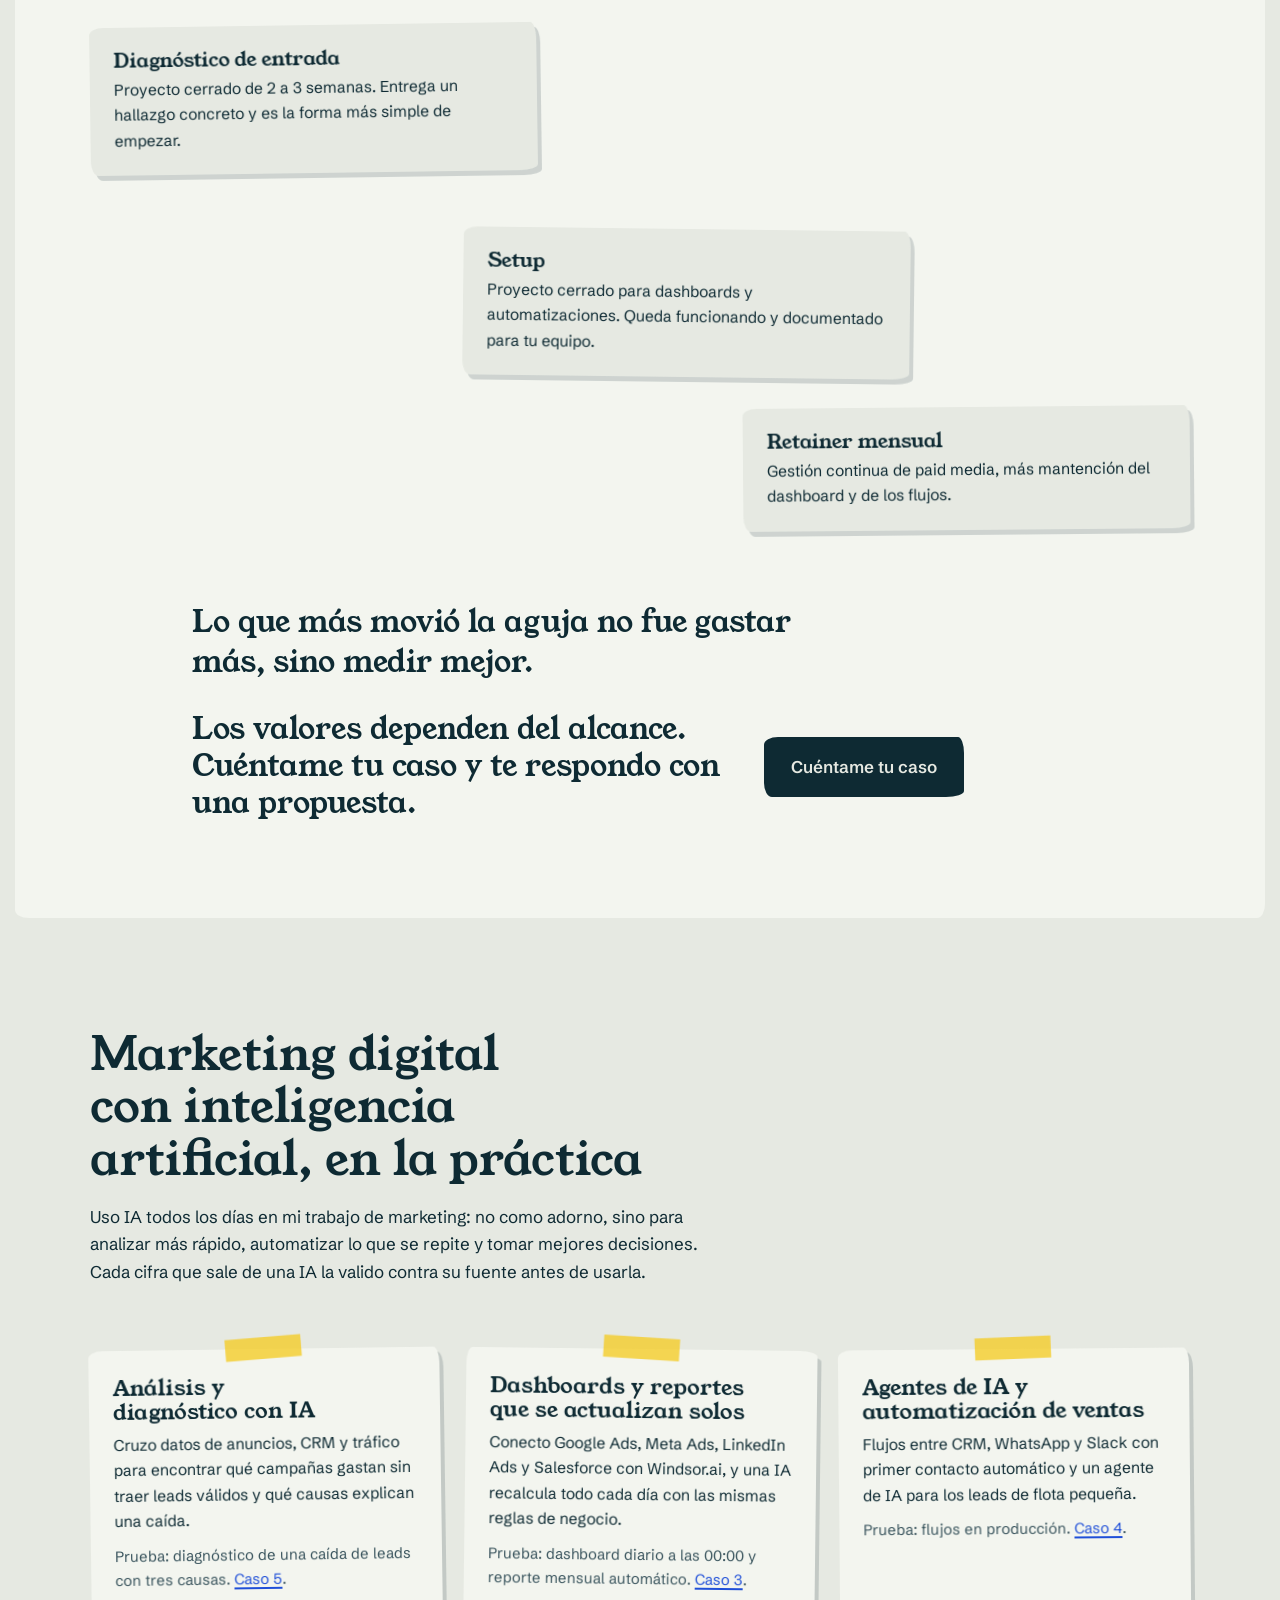
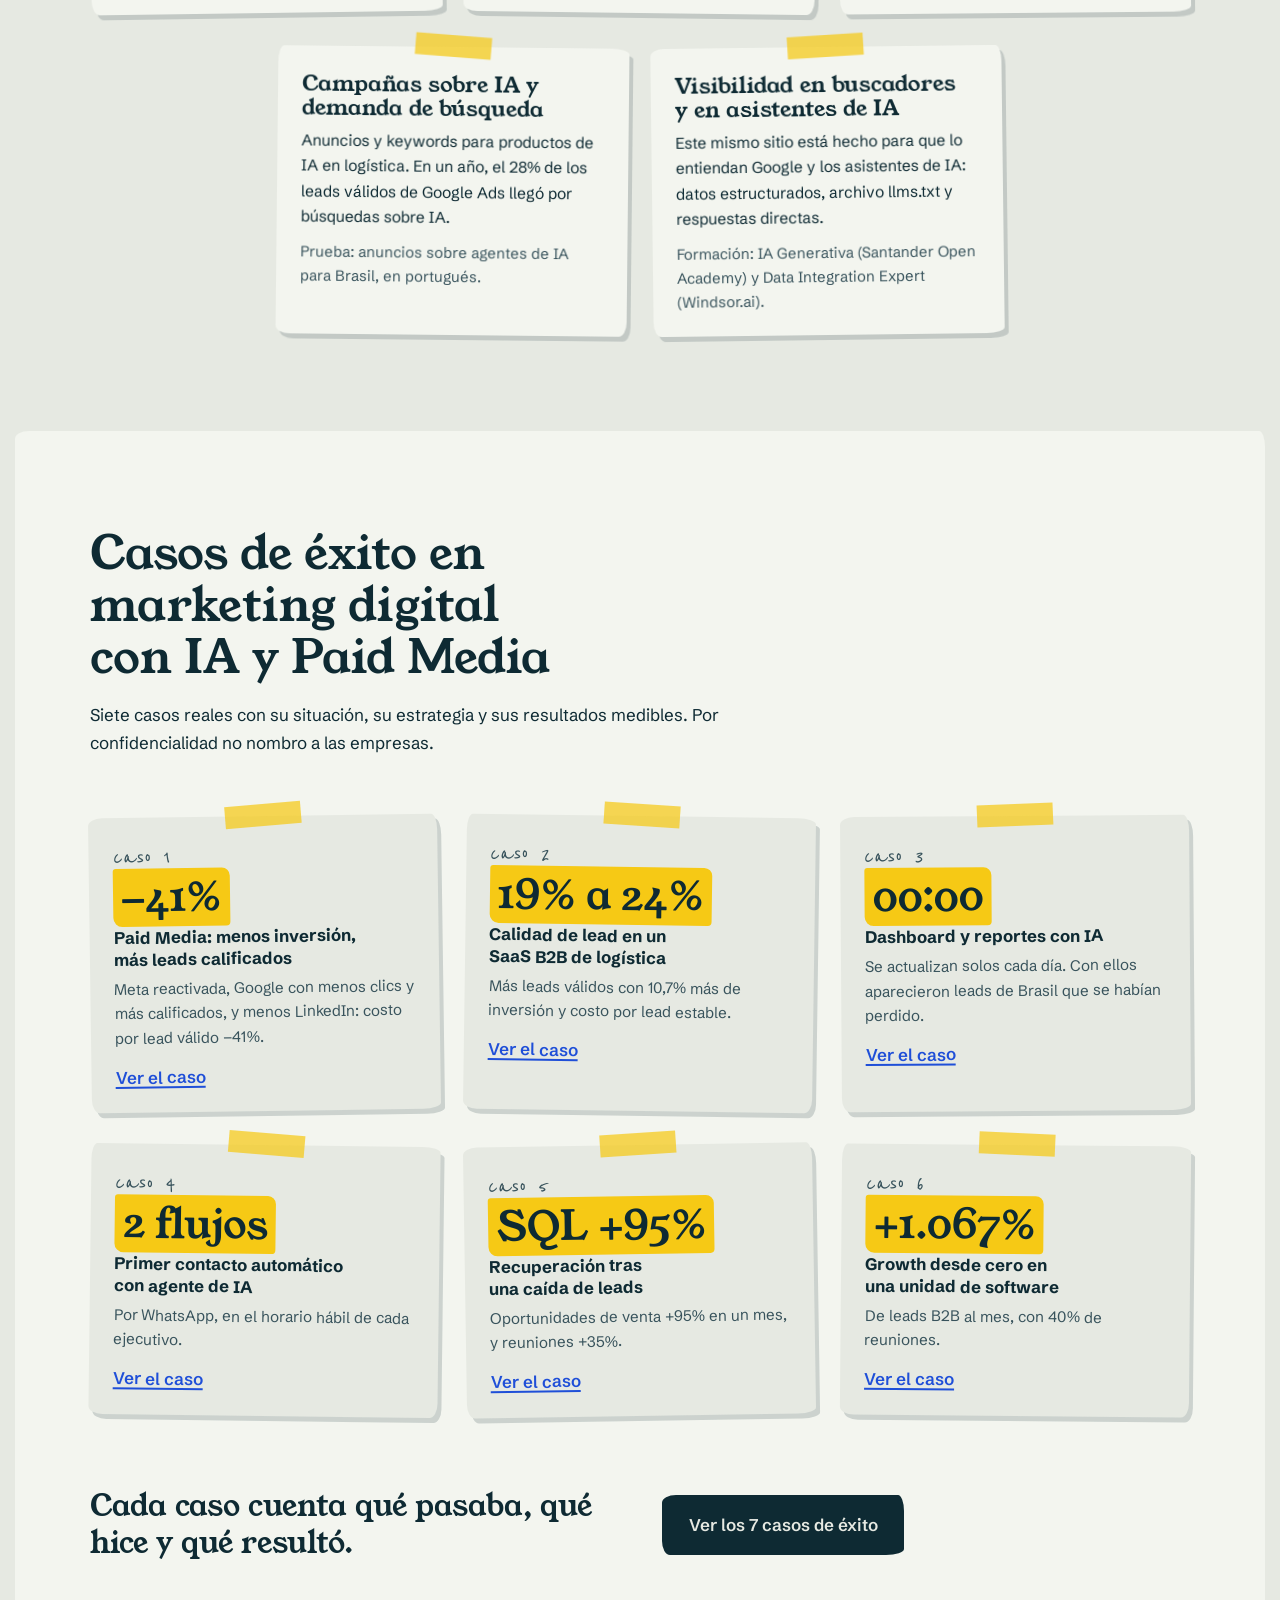
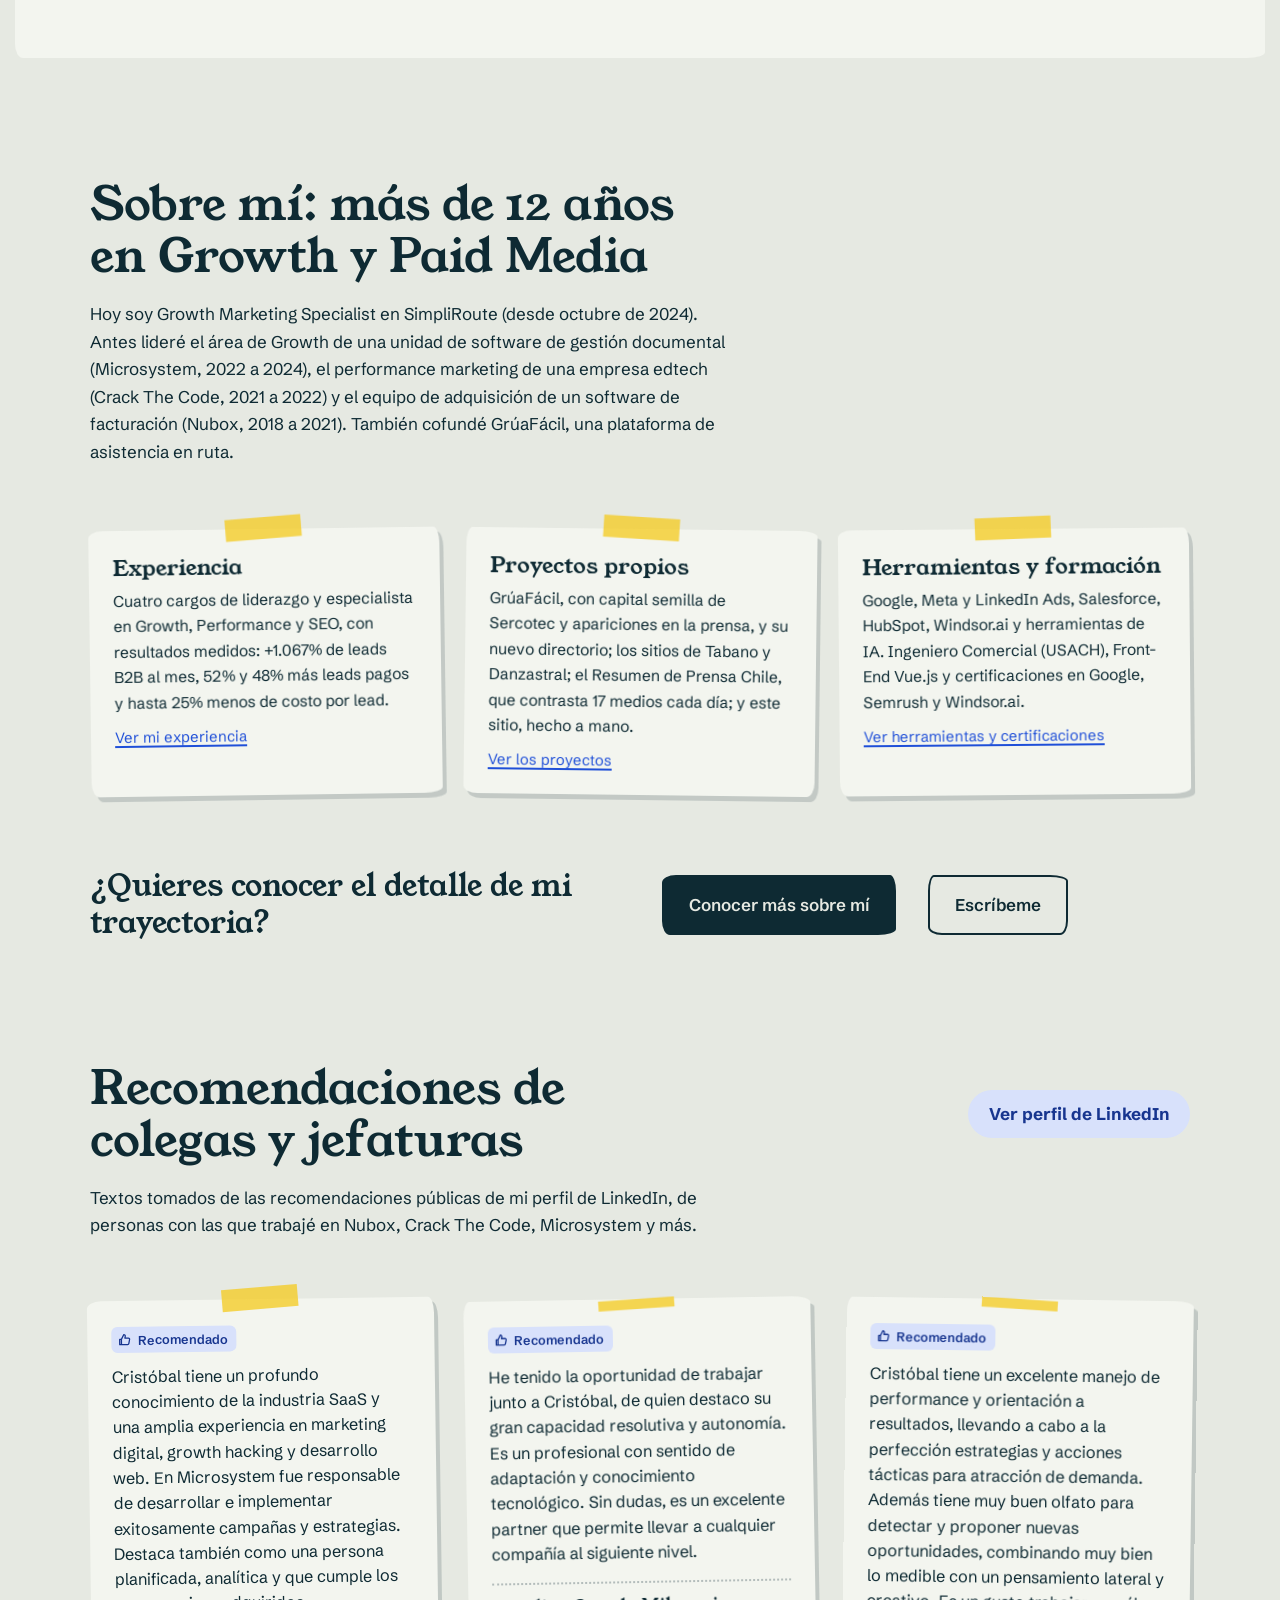
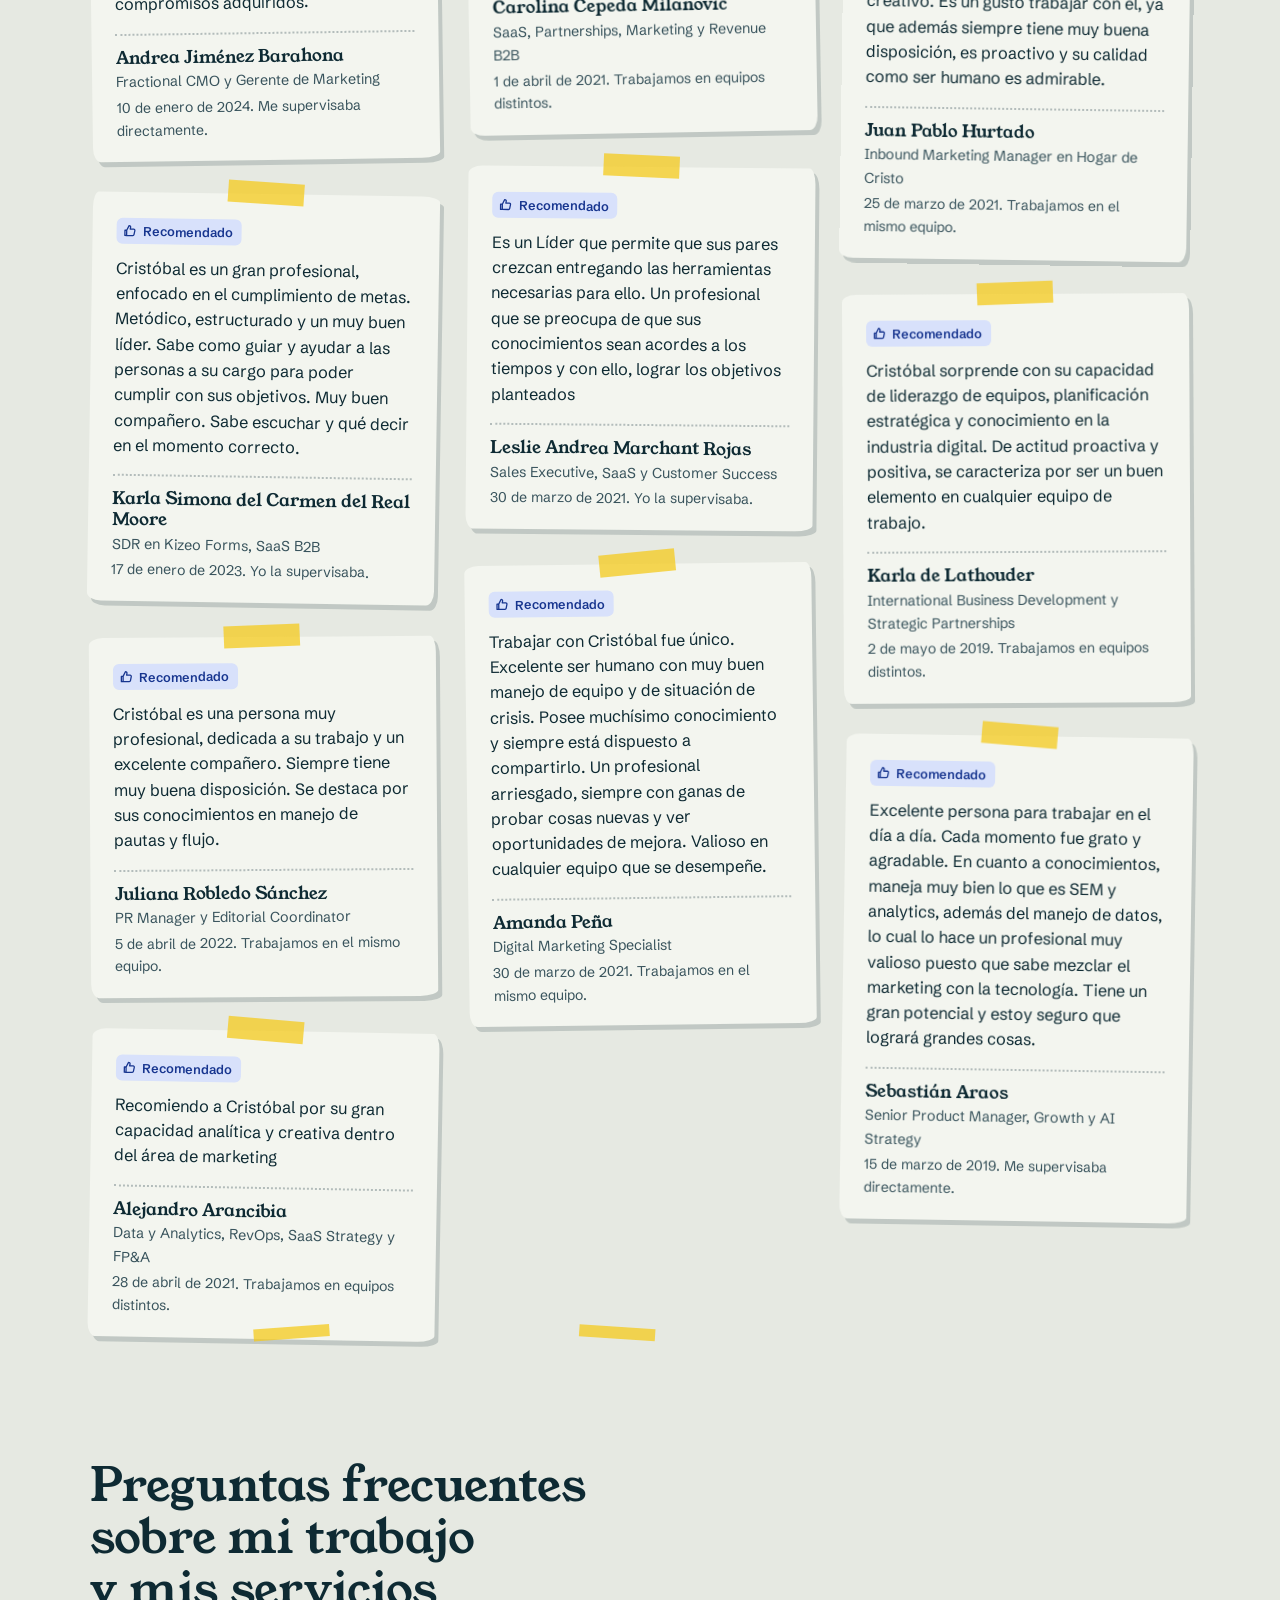
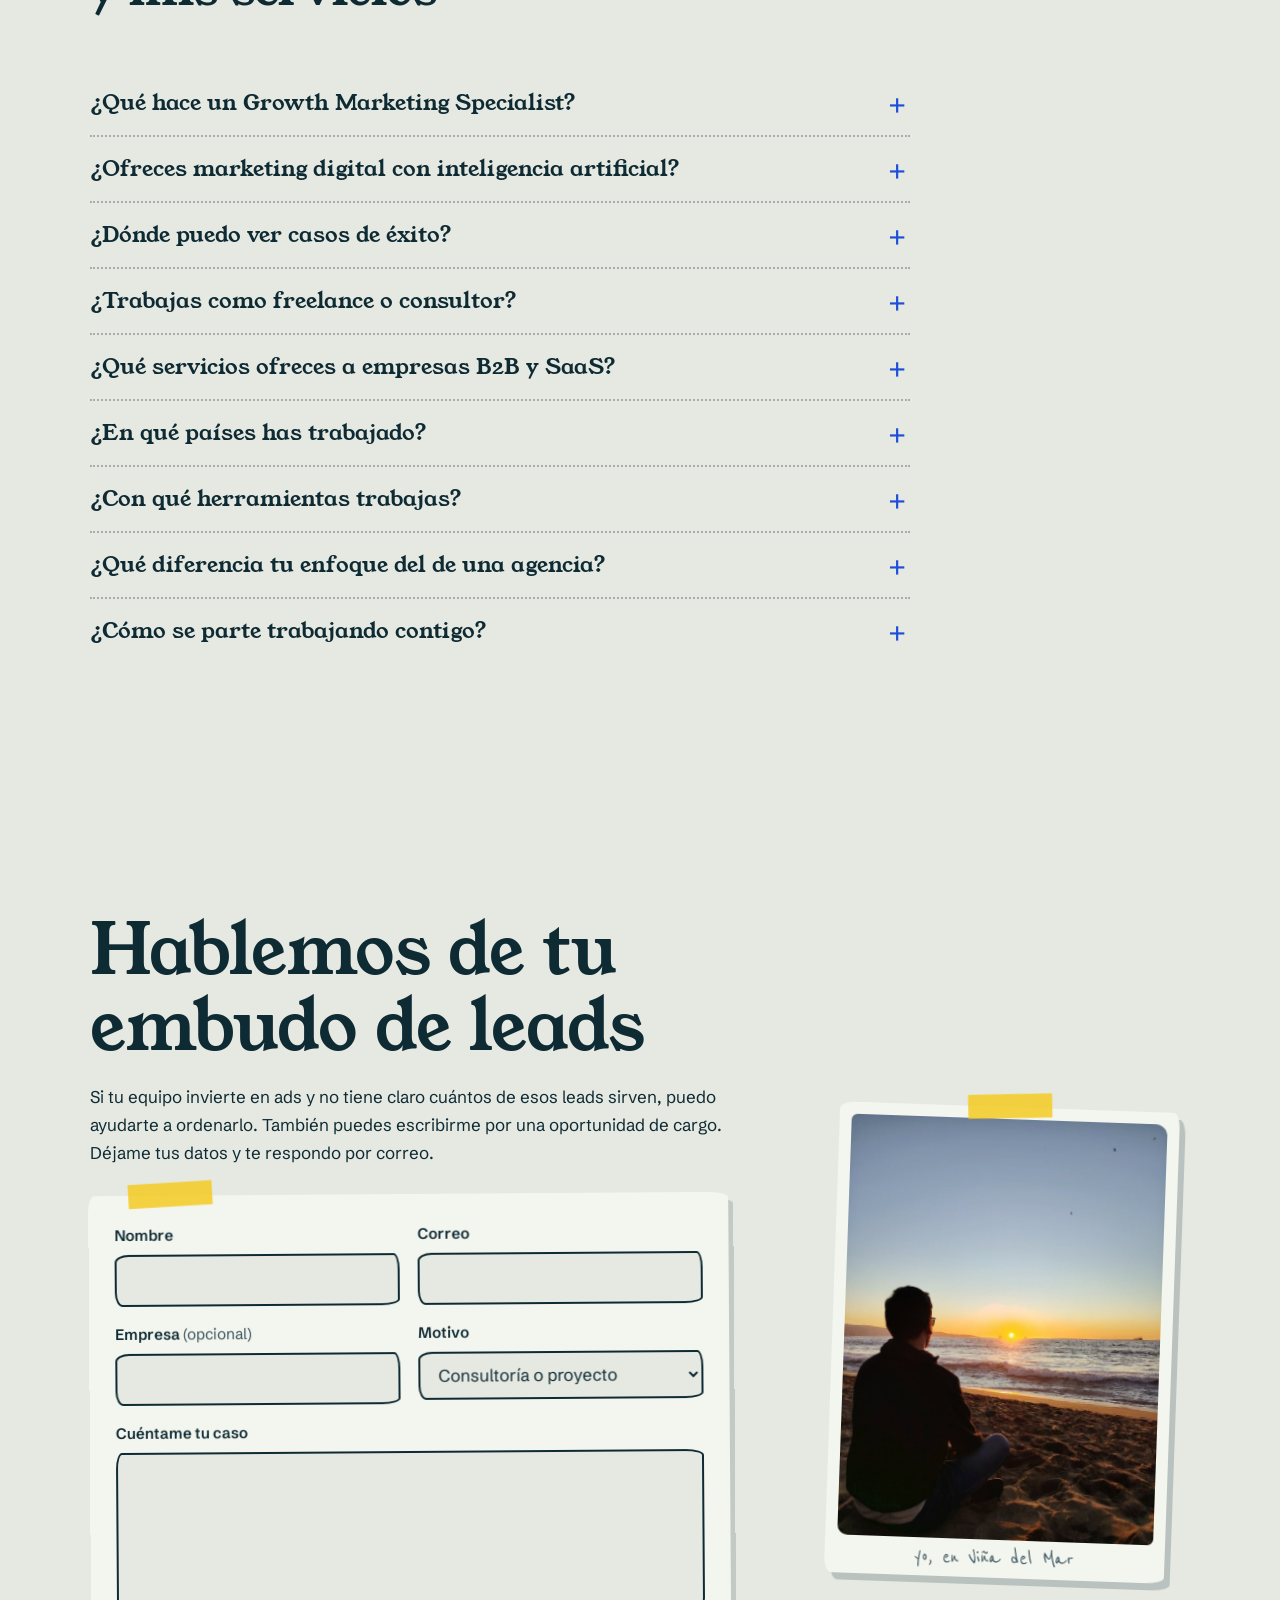
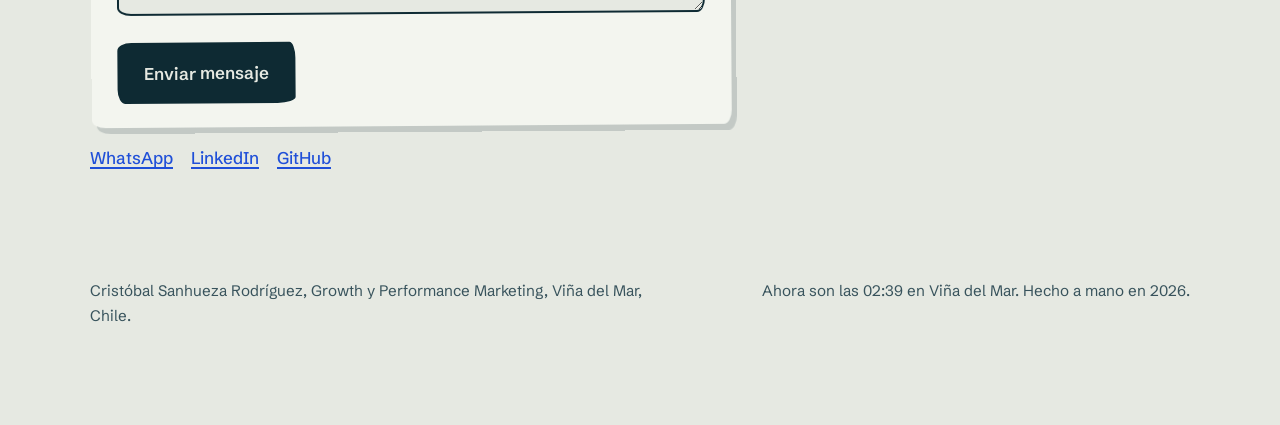
==== commit ae1575c1: "Add files via upload" ====
--- a/index.html
+++ b/index.html
@@ -311,59 +311,68 @@
 <section class="res" id="resultados" aria-labelledby="t-resultados">
   <div class="wrap">
     <h2 id="t-resultados">Resultados medibles en Paid Media y generación de demanda</h2>
-    <p class="intro">Las mejores cifras de mi carrera, en las empresas SaaS y B2B en que he colaborado en Chile y LATAM.</p>
+    <p class="intro">Mis mejores cifras, en las empresas SaaS y B2B en que he colaborado en Chile y LATAM.</p>
 
     <div class="res-grid">
       <article class="r r0">
-        <span class="fig">+US$ 790 mil</span>
-        <h3>Inversión en publicidad digital gestionada a lo largo de mi carrera</h3>
-        <p>Suma del presupuesto de campañas que administré en cinco empresas, convertida a dólares al tipo de cambio de octubre de 2026. En todos los casos el criterio fue el mismo: que cada peso termine en leads que sirven.</p>
-      </article>
-      <article class="r r-anual">
+        <span class="fig">+US$ 1 millón</span>
+        <h3>Inversión en publicidad digital gestionada en mi carrera</h3>
+        <p>En cinco empresas, con un mismo criterio: que cada peso termine en leads que sirven.</p>
+        <svg class="r-graf r0-g" viewBox="0 0 150 150" role="img" aria-label="Dibujo de una pila de monedas" focusable="false"><path d="M18 138 L70 136 L132 138" fill="none" stroke="#E6E9E2" stroke-width="2.4" stroke-linecap="round"/><g class="coin" style="--d:0.0s"><path d="M44 118 L43.5 126 C46 132,94 132,96 126 L96 118 Z" fill="#F6C915" stroke="#E6E9E2" stroke-width="2.4" stroke-linejoin="round"/><ellipse cx="70" cy="118" rx="26" ry="9" fill="#F6C915" stroke="#E6E9E2" stroke-width="2.4"/><path d="M61 117 Q70 113 79 117" fill="none" stroke="#0E2A33" stroke-width="2" stroke-linecap="round"/></g><g class="coin" style="--d:0.11s"><path d="M44 103 L43.5 111 C46 117,94 117,96 111 L96 103 Z" fill="#F6C915" stroke="#E6E9E2" stroke-width="2.4" stroke-linejoin="round"/><ellipse cx="70" cy="103" rx="26" ry="9" fill="#F6C915" stroke="#E6E9E2" stroke-width="2.4"/><path d="M61 102 Q70 98 79 102" fill="none" stroke="#0E2A33" stroke-width="2" stroke-linecap="round"/></g><g class="coin" style="--d:0.22s"><path d="M44 88 L43.5 96 C46 102,94 102,96 96 L96 88 Z" fill="#F6C915" stroke="#E6E9E2" stroke-width="2.4" stroke-linejoin="round"/><ellipse cx="70" cy="88" rx="26" ry="9" fill="#F6C915" stroke="#E6E9E2" stroke-width="2.4"/><path d="M61 87 Q70 83 79 87" fill="none" stroke="#0E2A33" stroke-width="2" stroke-linecap="round"/></g><g class="coin" style="--d:0.33s"><path d="M44 73 L43.5 81 C46 87,94 87,96 81 L96 73 Z" fill="#F6C915" stroke="#E6E9E2" stroke-width="2.4" stroke-linejoin="round"/><ellipse cx="70" cy="73" rx="26" ry="9" fill="#F6C915" stroke="#E6E9E2" stroke-width="2.4"/><path d="M61 72 Q70 68 79 72" fill="none" stroke="#0E2A33" stroke-width="2" stroke-linecap="round"/></g><g class="coin" style="--d:0.44s"><path d="M44 58 L43.5 66 C46 72,94 72,96 66 L96 58 Z" fill="#F6C915" stroke="#E6E9E2" stroke-width="2.4" stroke-linejoin="round"/><ellipse cx="70" cy="58" rx="26" ry="9" fill="#F6C915" stroke="#E6E9E2" stroke-width="2.4"/><path d="M61 57 Q70 53 79 57" fill="none" stroke="#0E2A33" stroke-width="2" stroke-linecap="round"/></g><g class="coin" style="--d:0.55s"><path d="M44 43 L43.5 51 C46 57,94 57,96 51 L96 43 Z" fill="#F6C915" stroke="#E6E9E2" stroke-width="2.4" stroke-linejoin="round"/><ellipse cx="70" cy="43" rx="26" ry="9" fill="#F6C915" stroke="#E6E9E2" stroke-width="2.4"/><path d="M61 42 Q70 38 79 42" fill="none" stroke="#0E2A33" stroke-width="2" stroke-linecap="round"/></g><g class="coin" style="--d:.8s"><ellipse cx="118" cy="132" rx="14" ry="5" fill="#F6C915" stroke="#E6E9E2" stroke-width="2.2"/><ellipse cx="30" cy="132" rx="14" ry="5" fill="#9AA8A1" stroke="#E6E9E2" stroke-width="2.2"/></g><text class="coin" style="--d:.9s" x="112" y="40" text-anchor="middle" font-family="Reenie Beanie, cursive" font-size="34" fill="#E6E9E2">+</text></svg>
+      </article>
+      <article class="r-anual">
         <h3 class="r-anual-t">Con menos inversión, más leads calificados</h3>
         <ul class="mini">
-          <li><span class="fig">−15%</span><span class="q">de inversión en Paid</span></li>
-          <li><span class="fig">+43%</span><span class="q">de leads válidos de Paid, de 647 a 924</span></li>
-          <li><span class="fig">−41%</span><span class="q">en el costo por lead válido</span></li>
-          <li><span class="fig">66%</span><span class="q">de los leads válidos vienen de Paid, frente a 51% el año anterior</span></li>
+          <li><span class="fig">−15%</span><span class="q">de inversión en Paid</span><svg class="r-graf mini-g" viewBox="0 0 110 96" role="img" aria-label="Barras: inversión en Paid de 100 a 85" focusable="false"><path d="M10 74 L55.0 72.8 L100 74" fill="none" stroke="#E6E9E2" stroke-width="2.4" stroke-linecap="round"/><path class="b" style="--d:0s" d="M22 74.0 L22.48 27.6 L46.4 26.0 L48 73.04 Z" fill="#9AA8A1" stroke="#E6E9E2" stroke-width="2.2" stroke-linejoin="round"/><path class="b" style="--d:0.18s" d="M62 74.0 L62.48 34.800000000000004 L86.4 33.2 L88 73.04 Z" fill="#F6C915" stroke="#E6E9E2" stroke-width="2.2" stroke-linejoin="round"/><text x="35" y="92" text-anchor="middle" font-family="Reenie Beanie, cursive" font-size="17" fill="#9AA8A1">2025</text><text x="75" y="92" text-anchor="middle" font-family="Reenie Beanie, cursive" font-size="17" fill="#E6E9E2">2026</text></svg></li>
+          <li><span class="fig">+43%</span><span class="q">de leads válidos de Paid</span><svg class="r-graf mini-g" viewBox="0 0 110 96" role="img" aria-label="Barras: leads válidos de Paid de 100 a 143" focusable="false"><path d="M10 74 L55.0 72.8 L100 74" fill="none" stroke="#E6E9E2" stroke-width="2.4" stroke-linecap="round"/><path class="b" style="--d:0s" d="M22 74.0 L22.48 27.6 L46.4 26.0 L48 73.04 Z" fill="#9AA8A1" stroke="#E6E9E2" stroke-width="2.2" stroke-linejoin="round"/><path class="b" style="--d:0.18s" d="M62 74.0 L62.48 6.959999999999999 L86.4 5.359999999999999 L88 73.04 Z" fill="#F6C915" stroke="#E6E9E2" stroke-width="2.2" stroke-linejoin="round"/><text x="35" y="92" text-anchor="middle" font-family="Reenie Beanie, cursive" font-size="17" fill="#9AA8A1">2025</text><text x="75" y="92" text-anchor="middle" font-family="Reenie Beanie, cursive" font-size="17" fill="#E6E9E2">2026</text></svg></li>
+          <li><span class="fig">−41%</span><span class="q">en el costo por lead válido</span><svg class="r-graf mini-g" viewBox="0 0 110 96" role="img" aria-label="Barras: costo por lead válido de 100 a 59" focusable="false"><path d="M10 74 L55.0 72.8 L100 74" fill="none" stroke="#E6E9E2" stroke-width="2.4" stroke-linecap="round"/><path class="b" style="--d:0s" d="M22 74.0 L22.48 27.6 L46.4 26.0 L48 73.04 Z" fill="#9AA8A1" stroke="#E6E9E2" stroke-width="2.2" stroke-linejoin="round"/><path class="b" style="--d:0.18s" d="M62 74.0 L62.48 47.28 L86.4 45.68 L88 73.04 Z" fill="#F6C915" stroke="#E6E9E2" stroke-width="2.2" stroke-linejoin="round"/><text x="35" y="92" text-anchor="middle" font-family="Reenie Beanie, cursive" font-size="17" fill="#9AA8A1">2025</text><text x="75" y="92" text-anchor="middle" font-family="Reenie Beanie, cursive" font-size="17" fill="#E6E9E2">2026</text></svg></li>
+          <li><span class="fig">66%</span><span class="q">de los leads válidos vienen de Paid (antes 51%)</span><svg class="r-graf mini-g" viewBox="0 0 110 100" role="img" aria-label="Anillos: la participación de Paid en los leads válidos pasa de 51% a 66%" focusable="false"><circle cx="55" cy="40" r="32" fill="none" stroke="#E6E9E2" stroke-opacity=".18" stroke-width="9"/><circle class="arc" pathLength="100" style="--v:66;--d:0.15s" cx="55" cy="40" r="32" fill="none" stroke="#F6C915" stroke-width="9" stroke-linecap="round" transform="rotate(-90 55 40)"/><circle cx="55" cy="40" r="19" fill="none" stroke="#E6E9E2" stroke-opacity=".18" stroke-width="7"/><circle class="arc" pathLength="100" style="--v:51;--d:0s" cx="55" cy="40" r="19" fill="none" stroke="#9AA8A1" stroke-width="7" stroke-linecap="round" transform="rotate(-90 55 40)"/><text x="55" y="94" text-anchor="middle" font-family="Reenie Beanie, cursive" font-size="16" fill="#9AA8A1">antes y ahora</text></svg></li>
         </ul>
-        <p class="r-anual-n">Cada lead que sí es un cliente potencial costó 41% menos. Lo logré reactivando Meta Ads, dejando a Google con menos clics y más calificados, y bajando LinkedIn Ads. Del 1 de enero al 19 de octubre de 2026 frente a 2025, Latam y Brasil. Lead válido: empresa con flota de 11 o más vehículos. <a href="casos-de-exito.html#caso-1">Ver las tácticas</a>.</p>
+        <p class="r-anual-n">Meta Ads reactivada, Google con menos clics y más calificados, y menos LinkedIn Ads. Del 1 de enero al 19 de octubre de 2026 frente a 2025, Latam y Brasil. <a href="casos-de-exito.html#caso-1">Ver las tácticas</a>.</p>
       </article>
       <article class="r r1">
-        <span class="fig">2x</span>
+        <span class="fig">+100%</span>
         <h3>Leads calificados B2B por mes, con 60% de reuniones fit</h3>
-        <p>Construí un área de Growth desde cero en una unidad de negocio de software, con embudo, medición y atribución propios.</p>
+        <p>Un área de Growth construida desde cero en una unidad de software.</p>
+        <svg class="r-graf" viewBox="0 0 110 96" role="img" aria-label="Barras: leads calificados B2B por mes se duplican" focusable="false"><path d="M10 74 L55.0 72.8 L100 74" fill="none" stroke="#E6E9E2" stroke-width="2.4" stroke-linecap="round"/><path class="b" style="--d:0s" d="M22 74.0 L22.48 41.6 L46.4 40.0 L48 73.04 Z" fill="#9AA8A1" stroke="#E6E9E2" stroke-width="2.2" stroke-linejoin="round"/><path class="b" style="--d:0.18s" d="M62 74.0 L62.48 7.6 L86.4 6.0 L88 73.04 Z" fill="#F6C915" stroke="#E6E9E2" stroke-width="2.2" stroke-linejoin="round"/><text x="35" y="92" text-anchor="middle" font-family="Reenie Beanie, cursive" font-size="17" fill="#9AA8A1">antes</text><text x="75" y="92" text-anchor="middle" font-family="Reenie Beanie, cursive" font-size="17" fill="#E6E9E2">ahora</text></svg>
       </article>
       <article class="r r2">
         <span class="fig">+48% a +52%</span>
         <h3>Más leads de plataformas pagas, y más baratos</h3>
-        <p>En dos empresas distintas subí entre 48% y 52% los leads de Google Ads, Facebook Ads y LinkedIn Ads, bajé entre 21% y 25% el costo por lead y mejoré la calidad entre 23% y 32%.</p>
+        <p>Costo por lead de −21% a −25% y calidad de +23% a +32%, en dos empresas.</p>
+        <svg class="r-graf" viewBox="0 0 130 104" role="img" aria-label="Líneas: los leads suben y el costo por lead baja" focusable="false"><path class="ln" pathLength="100" style="--d:0s" d="M8 78 C 28 70, 40 52, 58 44 S 92 22, 120 12" fill="none" stroke="#F6C915" stroke-width="4" stroke-linecap="round" stroke-linejoin="round"/><path class="ln" pathLength="100" style="--d:0.2s" d="M8 16 C 30 22, 44 40, 62 50 S 96 66, 120 76" fill="none" stroke="#9AA8A1" stroke-width="4" stroke-linecap="round" stroke-linejoin="round"/><text x="124" y="42" text-anchor="end" font-family="Reenie Beanie, cursive" font-size="18" fill="#F6C915">leads</text><text x="124" y="100" text-anchor="end" font-family="Reenie Beanie, cursive" font-size="18" fill="#9AA8A1">costo</text></svg>
       </article>
       <article class="r r3">
         <span class="fig">+37% a +45%</span>
         <h3>Más tráfico orgánico en 6 meses</h3>
-        <p>Con una estrategia SEO sostenida, en dos empresas, para depender menos de pagar por cada visita.</p>
+        <p>SEO sostenido en dos empresas, para depender menos de pagar por visita.</p>
+        <svg class="r-graf" viewBox="0 0 130 104" role="img" aria-label="Línea: el tráfico orgánico sube durante 6 meses" focusable="false"><path d="M8 92 L65.0 90.8 L122 92" fill="none" stroke="#E6E9E2" stroke-width="2.4" stroke-linecap="round"/><path class="ln" pathLength="100" style="--d:0s" d="M10 84 C 28 80, 38 70, 52 62 S 76 48, 90 36 S 108 20, 122 12" fill="none" stroke="#F6C915" stroke-width="4" stroke-linecap="round" stroke-linejoin="round"/><circle class="pt" style="--d:0.25s" cx="10" cy="84" r="4.6" fill="#F6C915" stroke="#E6E9E2" stroke-width="2"/><circle class="pt" style="--d:0.39s" cx="52" cy="62" r="4.6" fill="#F6C915" stroke="#E6E9E2" stroke-width="2"/><circle class="pt" style="--d:0.53s" cx="90" cy="36" r="4.6" fill="#F6C915" stroke="#E6E9E2" stroke-width="2"/><circle class="pt" style="--d:0.67s" cx="122" cy="12" r="4.6" fill="#F6C915" stroke="#E6E9E2" stroke-width="2"/><text x="66" y="102" text-anchor="middle" font-family="Reenie Beanie, cursive" font-size="17" fill="#9AA8A1">6 meses</text></svg>
       </article>
       <article class="r r4">
         <span class="fig">19% a 24%</span>
         <h3>Más leads calificados sobre el total</h3>
-        <p>Subí la proporción de leads calificados de 19,1% a 23,8% en un año. Entraron menos leads totales (−11%) y llegaron más leads válidos por mes (+11%).</p>
+        <p>De 19,1% a 23,8% en un año, con 11% menos leads totales y 11% más leads válidos por mes.</p>
+        <svg class="r-graf" viewBox="0 0 140 70" role="img" aria-label="Barras: leads calificados sobre el total, de 19% a 24%" focusable="false"><path class="hb" style="--d:0s" d="M10 8 L86 7 L85 25 L10.5 26 Z" fill="#9AA8A1" stroke="#E6E9E2" stroke-width="2.2" stroke-linejoin="round"/><text x="94" y="23" text-anchor="start" font-family="Reenie Beanie, cursive" font-size="18" fill="#9AA8A1">19%</text><path class="hb" style="--d:0.2s" d="M10 40 L93 39 L92 57 L10.5 58 Z" fill="#F6C915" stroke="#E6E9E2" stroke-width="2.2" stroke-linejoin="round"/><text x="101" y="55" text-anchor="start" font-family="Reenie Beanie, cursive" font-size="18" fill="#E6E9E2">24%</text></svg>
       </article>
       <article class="r r5">
         <span class="fig">+10,7%</span>
         <h3>Más inversión, mismo costo por lead</h3>
-        <p>Escalé la inversión mensual en Google Ads y Meta Ads un 10,7%, y el costo por lead calificado quedó estable (−0,3%). Crecer no encareció la adquisición.</p>
+        <p>Escalé la inversión en Google Ads y Meta Ads y el costo por lead calificado quedó estable (−0,3%).</p>
+        <svg class="r-graf" viewBox="0 0 130 96" role="img" aria-label="Barras: la inversión sube 10,7% y el costo por lead se mantiene" focusable="false"><path d="M8 72 L65.0 70.8 L122 72" fill="none" stroke="#E6E9E2" stroke-width="2.4" stroke-linecap="round"/><path class="b" style="--d:0s" d="M14 72 L14.48 23.6 L32.4 22 L34 71.04 Z" fill="#9AA8A1" stroke="#E6E9E2" stroke-width="2.2" stroke-linejoin="round"/><path class="b" style="--d:0.15s" d="M40 72.0 L40.48 18.200000000000003 L58.4 16.6 L60 71.04 Z" fill="#F6C915" stroke="#E6E9E2" stroke-width="2.2" stroke-linejoin="round"/><path class="b" style="--d:0.3s" d="M76 72 L76.48 23.6 L94.4 22 L96 71.04 Z" fill="#9AA8A1" stroke="#E6E9E2" stroke-width="2.2" stroke-linejoin="round"/><path class="b" style="--d:0.45s" d="M102 72.0 L102.48 23.700000000000003 L120.4 22.1 L122 71.04 Z" fill="#F6C915" stroke="#E6E9E2" stroke-width="2.2" stroke-linejoin="round"/><text x="30" y="92" text-anchor="middle" font-family="Reenie Beanie, cursive" font-size="15" fill="#9AA8A1">inversión</text><text x="98" y="92" text-anchor="middle" font-family="Reenie Beanie, cursive" font-size="15" fill="#9AA8A1">costo</text></svg>
       </article>
       <article class="r r6">
-        <span class="fig">857</span>
-        <h3>Reuniones comerciales en 12 meses, 70% con product fit</h3>
-        <p>Reuniones de primer contacto en un año, en una operación con seis países. El 55% llegó desde Google Ads y Meta Ads.</p>
+        <span class="fig">70%</span>
+        <h3>De las reuniones comerciales de 12 meses llegó con product fit</h3>
+        <p>En una operación de seis países, el 55% vino de Google Ads y Meta Ads.</p>
+        <svg class="r-graf" viewBox="0 0 148 92" role="img" aria-label="Anillos: 70% de reuniones con product fit y 55% desde Google Ads y Meta Ads" focusable="false"><circle cx="36" cy="38" r="26" fill="none" stroke="#E6E9E2" stroke-opacity=".18" stroke-width="9"/><circle class="arc" pathLength="100" style="--v:70;--d:0s" cx="36" cy="38" r="26" fill="none" stroke="#F6C915" stroke-width="9" stroke-linecap="round" transform="rotate(-90 36 38)"/><circle cx="112" cy="38" r="26" fill="none" stroke="#E6E9E2" stroke-opacity=".18" stroke-width="9"/><circle class="arc" pathLength="100" style="--v:55;--d:0.2s" cx="112" cy="38" r="26" fill="none" stroke="#E6E9E2" stroke-width="9" stroke-linecap="round" transform="rotate(-90 112 38)"/><text x="36" y="86" text-anchor="middle" font-family="Reenie Beanie, cursive" font-size="17" fill="#9AA8A1">fit</text><text x="112" y="86" text-anchor="middle" font-family="Reenie Beanie, cursive" font-size="17" fill="#9AA8A1">Ads</text></svg>
       </article>
 
       <aside class="honesto" aria-labelledby="t-honesto">
-        <h3 id="t-honesto">Y cuando los números bajaron</h3>
-        <p>En una de las operaciones hubo un trimestre en que cayeron los leads calificados y las oportunidades de venta. En vez de quedarme con una explicación fácil, crucé tres causas con datos: el tráfico orgánico, los flujos de ventas sin migrar y la inversión paid. Armé un plan de recuperación SEO por plazos y migré los flujos críticos.</p>
-        <p>Al mes siguiente las oportunidades de venta subieron a casi el doble y las reuniones agendadas un 35%.</p>
+        <div>
+          <h3 id="t-honesto">Y cuando los números bajaron</h3>
+          <p>Cuando cayeron los leads calificados crucé tres causas con datos (tráfico orgánico, flujos sin migrar e inversión paid), armé un plan de recuperación SEO y migré los flujos críticos. Al mes siguiente las oportunidades de venta subieron 95% y las reuniones 35%.</p>
+        </div>
+        <svg class="dip-g" viewBox="0 0 140 90" role="img" aria-label="Línea: caen las oportunidades y luego se recuperan" focusable="false"><path class="ln ln-t" pathLength="100" style="--d:0s" d="M8 22 C 26 24, 36 56, 60 66 S 84 40, 98 28 S 120 10, 132 8" fill="none" stroke="#0E2A33" stroke-width="4.4" stroke-linecap="round" stroke-linejoin="round"/></svg>
       </aside>
     </div>
 
@@ -391,7 +400,7 @@
         <h3>Gestión de Google Ads, Meta Ads y LinkedIn Ads para B2B</h3>
         <div>
           <p>Estructura por país, control de presupuesto y optimización hacia lead calificado, no hacia clics, con IA para detectar qué campañas gastan sin traer resultados.</p>
-          <span class="prueba">Prueba: en las últimas empresas subí la calificación de leads de 19,1% a 23,8% y escalé la inversión 10,7% con el costo por lead calificado estable. En una empresa sin adquisición (nueva unidad de negocio) pasé de 3 a 35 leads B2B al mes.</span>
+          <span class="prueba">Prueba: en las últimas empresas subí la calificación de leads de 19,1% a 23,8% y escalé la inversión 10,7% con el costo por lead calificado estable. En una empresa sin adquisición (nueva unidad de negocio) logré +1.067% de leads B2B al mes.</span>
         </div>
       </article>
       <article class="svc">
@@ -495,10 +504,10 @@
     <ul class="fichas">
       <li><a class="ficha" href="casos-de-exito.html#caso-1"><span class="n">caso 1</span><span class="dato"><mark>−41%</mark></span><h3>Paid Media: menos inversión, más leads calificados</h3><p>Meta reactivada, Google con menos clics y más calificados, y menos LinkedIn: costo por lead válido −41%.</p><span class="ver">Ver el caso</span></a></li>
       <li><a class="ficha" href="casos-de-exito.html#caso-2"><span class="n">caso 2</span><span class="dato"><mark>19% a 24%</mark></span><h3>Calidad de lead en un SaaS B2B de logística</h3><p>Más leads válidos con 10,7% más de inversión y costo por lead estable.</p><span class="ver">Ver el caso</span></a></li>
-      <li><a class="ficha" href="casos-de-exito.html#caso-3"><span class="n">caso 3</span><span class="dato"><mark>00:00</mark></span><h3>Dashboard y reportes con IA</h3><p>Se actualizan solos cada día. Con ellos aparecieron 21 leads de Brasil perdidos.</p><span class="ver">Ver el caso</span></a></li>
+      <li><a class="ficha" href="casos-de-exito.html#caso-3"><span class="n">caso 3</span><span class="dato"><mark>00:00</mark></span><h3>Dashboard y reportes con IA</h3><p>Se actualizan solos cada día. Con ellos aparecieron leads de Brasil que se habían perdido.</p><span class="ver">Ver el caso</span></a></li>
       <li><a class="ficha" href="casos-de-exito.html#caso-4"><span class="n">caso 4</span><span class="dato"><mark>2 flujos</mark></span><h3>Primer contacto automático con agente de IA</h3><p>Por WhatsApp, en el horario hábil de cada ejecutivo.</p><span class="ver">Ver el caso</span></a></li>
-      <li><a class="ficha" href="casos-de-exito.html#caso-5"><span class="n">caso 5</span><span class="dato"><mark>SQL +95%</mark></span><h3>Recuperación tras una caída de leads</h3><p>De 19 a 37 oportunidades de venta en un mes, y reuniones +35%.</p><span class="ver">Ver el caso</span></a></li>
-      <li><a class="ficha" href="casos-de-exito.html#caso-6"><span class="n">caso 6</span><span class="dato"><mark>3 a 35</mark></span><h3>Growth desde cero en una unidad de software</h3><p>Leads B2B al mes, con 40% de reuniones.</p><span class="ver">Ver el caso</span></a></li>
+      <li><a class="ficha" href="casos-de-exito.html#caso-5"><span class="n">caso 5</span><span class="dato"><mark>SQL +95%</mark></span><h3>Recuperación tras una caída de leads</h3><p>Oportunidades de venta +95% en un mes, y reuniones +35%.</p><span class="ver">Ver el caso</span></a></li>
+      <li><a class="ficha" href="casos-de-exito.html#caso-6"><span class="n">caso 6</span><span class="dato"><mark>+1.067%</mark></span><h3>Growth desde cero en una unidad de software</h3><p>De leads B2B al mes, con 40% de reuniones.</p><span class="ver">Ver el caso</span></a></li>
     </ul>
     <div class="cta">
       <p>Cada caso cuenta qué pasaba, qué hice y qué resultó.</p>
@@ -515,12 +524,12 @@
     <div class="ia-grid">
       <article class="nota-ia">
         <h3>Experiencia</h3>
-        <p>Cuatro cargos de liderazgo y especialista en Growth, Performance y SEO, con resultados medidos: de 3 a 35 leads B2B al mes, 52% y 48% más leads pagos y hasta 25% menos de costo por lead.</p>
+        <p>Cuatro cargos de liderazgo y especialista en Growth, Performance y SEO, con resultados medidos: +1.067% de leads B2B al mes, 52% y 48% más leads pagos y hasta 25% menos de costo por lead.</p>
         <span class="prueba"><a href="sobre-mi.html#experiencia">Ver mi experiencia</a></span>
       </article>
       <article class="nota-ia">
         <h3>Proyectos propios</h3>
-        <p>GrúaFácil, con capital semilla de Sercotec y apariciones en la prensa; el Resumen de Prensa Chile, que contrasta 17 medios cada día; y este sitio, hecho a mano.</p>
+        <p>GrúaFácil, con capital semilla de Sercotec y apariciones en la prensa, y su nuevo directorio; los sitios de Tabano y Danzastral; el Resumen de Prensa Chile, que contrasta 17 medios cada día; y este sitio, hecho a mano.</p>
         <span class="prueba"><a href="sobre-mi.html#proyectos">Ver los proyectos</a></span>
       </article>
       <article class="nota-ia">
--- a/assets/css/styles.css
+++ b/assets/css/styles.css
@@ -463,3 +463,44 @@
 @media (max-width:1020px){.grupos{grid-template-columns:repeat(2,minmax(0,1fr))}.hilo .nota-ia,.hilo .nota-ia:nth-child(3){grid-column:span 3}}
 @media (max-width:900px){.sobre-grid,.formacion{grid-template-columns:1fr}.sobre-grid .foto{max-width:300px;justify-self:start}}
 @media (max-width:640px){.grupos{grid-template-columns:1fr}.hilo{display:flex;flex-direction:column;gap:32px}}
+
+/* resultados: gráficos y animaciones */
+.r{display:grid;grid-template-columns:minmax(0,1fr) auto;column-gap:clamp(16px,2.4vw,32px);align-items:start;align-content:start}
+.r>*{grid-column:1}
+.r>.r-graf{grid-column:2;grid-row:1 / span 3;width:clamp(120px,12.5vw,160px);height:auto;overflow:visible;margin-top:4px}
+.r0>.r-graf{width:clamp(130px,15vw,190px)}
+.r6>.r-graf{width:clamp(130px,13vw,165px)}
+.mini li{display:flex;flex-direction:column}
+.mini .mini-g{width:min(100%,128px);height:auto;margin-top:14px;overflow:visible}
+.honesto{display:grid;grid-template-columns:minmax(0,1fr) auto;gap:20px 28px;align-items:center}
+.honesto .dip-g{width:clamp(110px,12vw,150px);height:auto;overflow:visible}
+.honesto p{margin-bottom:0}
+.r-graf text,.mini-g text,.dip-g text{user-select:none}
+/* estado inicial solo con JS; sin JS o con movimiento reducido se ve todo terminado */
+.js .res .b{transform-box:fill-box;transform-origin:50% 100%;transform:scaleY(0);transition:transform .9s cubic-bezier(.2,.8,.2,1) var(--d,0s)}
+.js .res .hb{transform-box:fill-box;transform-origin:0 50%;transform:scaleX(0);transition:transform .9s cubic-bezier(.2,.8,.2,1) var(--d,0s)}
+.js .res .arc{stroke-dasharray:100;stroke-dashoffset:100;transition:stroke-dashoffset 1.2s cubic-bezier(.2,.8,.2,1) var(--d,0s)}
+.js .res .ln{stroke-dasharray:100;stroke-dashoffset:100;transition:stroke-dashoffset 1.4s ease-out var(--d,0s)}
+.js .res .pt{opacity:0;transition:opacity .4s ease var(--d,0s)}
+.js .res .coin{opacity:0;transform:translateY(-34px);transition:transform .55s cubic-bezier(.3,1.4,.5,1) var(--d,0s),opacity .3s ease var(--d,0s)}
+.js .honesto .ln{stroke-dasharray:100;stroke-dashoffset:100;transition:stroke-dashoffset 1.4s ease-out .2s}
+.js .res .en-vista .b,.js .res .en-vista .hb{transform:none}
+.js .res .en-vista .arc{stroke-dashoffset:calc(100 - var(--v))}
+.js .res .en-vista .ln,.js .honesto.en-vista .ln{stroke-dashoffset:0}
+.js .res .en-vista .pt{opacity:1}
+.js .res .en-vista .coin{opacity:1;transform:none}
+@media (prefers-reduced-motion:reduce){
+  .js .res .b,.js .res .hb{transform:none;transition:none}
+  .js .res .arc{stroke-dashoffset:calc(100 - var(--v));transition:none}
+  .js .res .ln,.js .honesto .ln{stroke-dashoffset:0;transition:none}
+  .js .res .pt,.js .res .coin{opacity:1;transform:none;transition:none}
+}
+@media (max-width:900px){.honesto{grid-template-columns:1fr}.honesto .dip-g{width:130px}}
+@media (max-width:560px){
+  .r{grid-template-columns:minmax(0,1fr) 104px}
+  .r>.r-graf,.r0>.r-graf,.r6>.r-graf{width:100%;max-width:120px}
+  .mini .mini-g{width:min(100%,110px)}
+}
+
+.r2 .fig,.r3 .fig,.r4 .fig{font-size:clamp(2.2rem,4.2vw,3.6rem)}
+.r-graf text{font-size:inherit}
